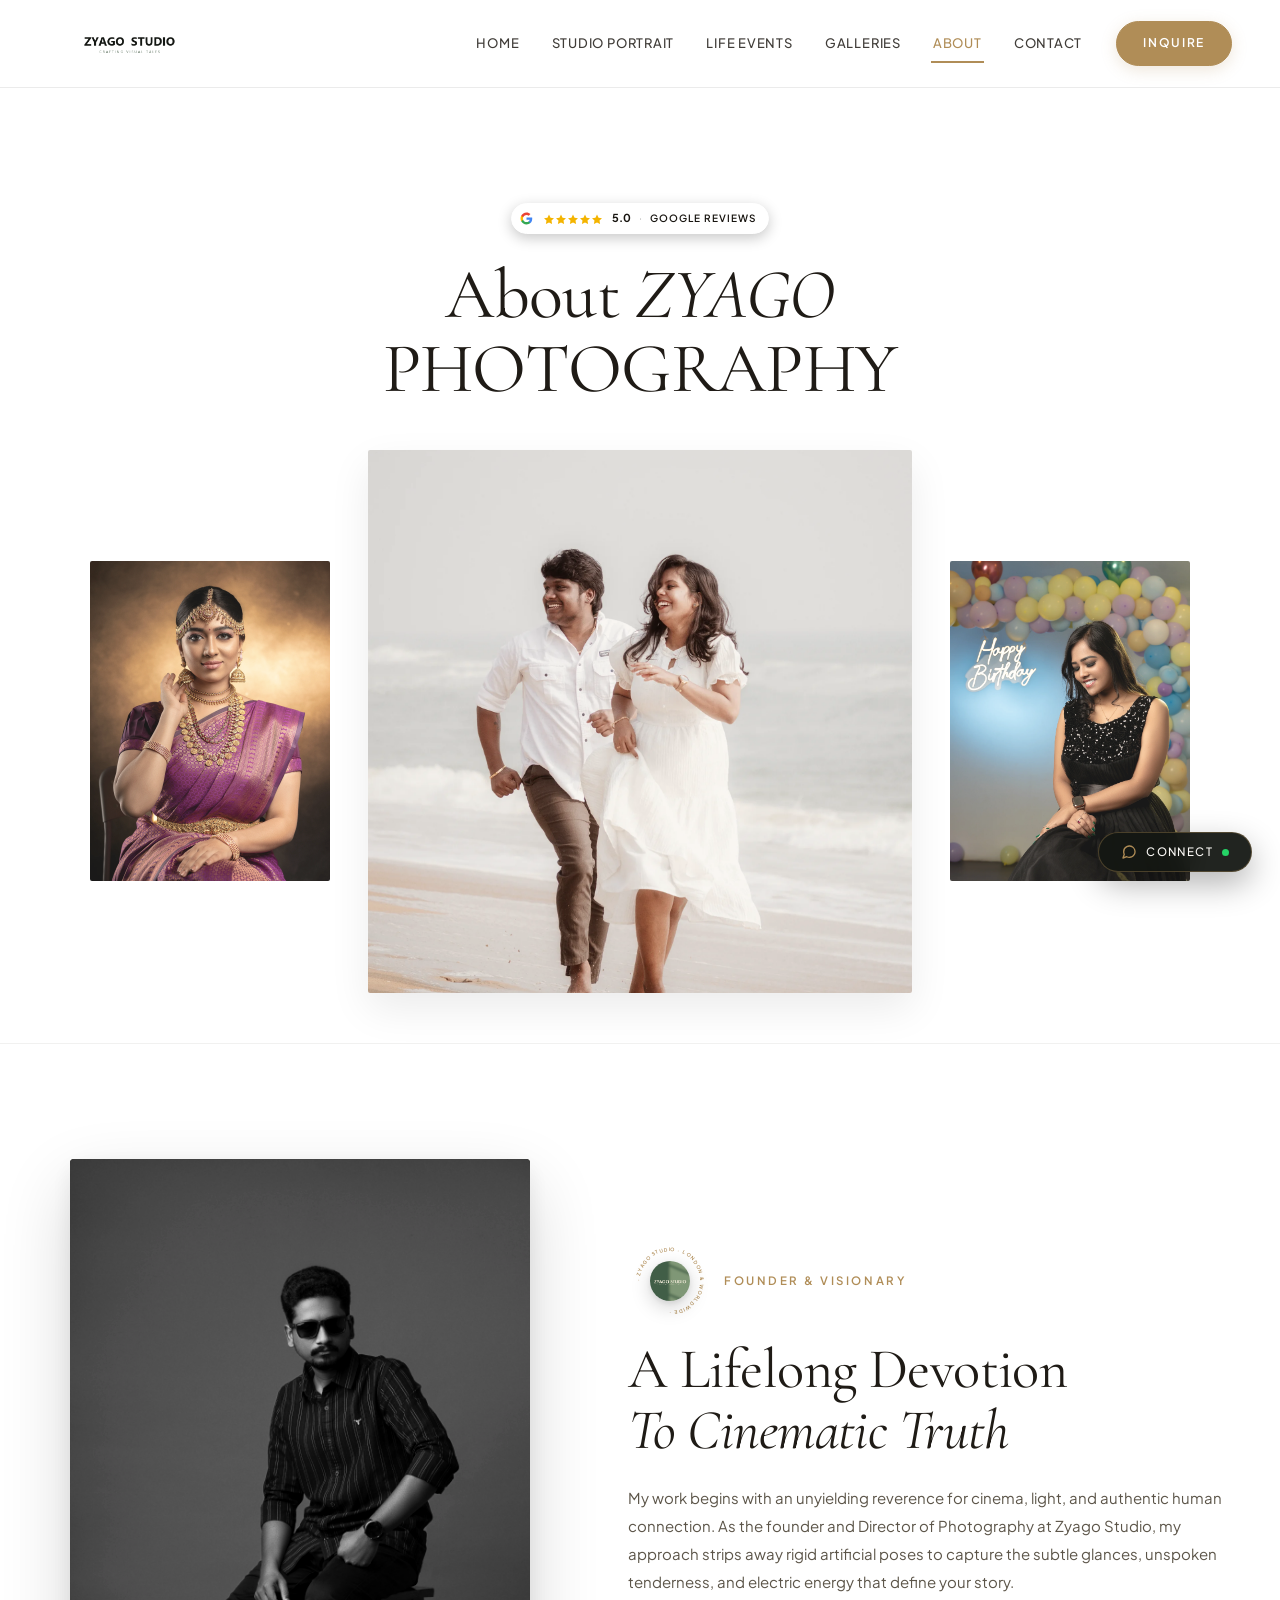
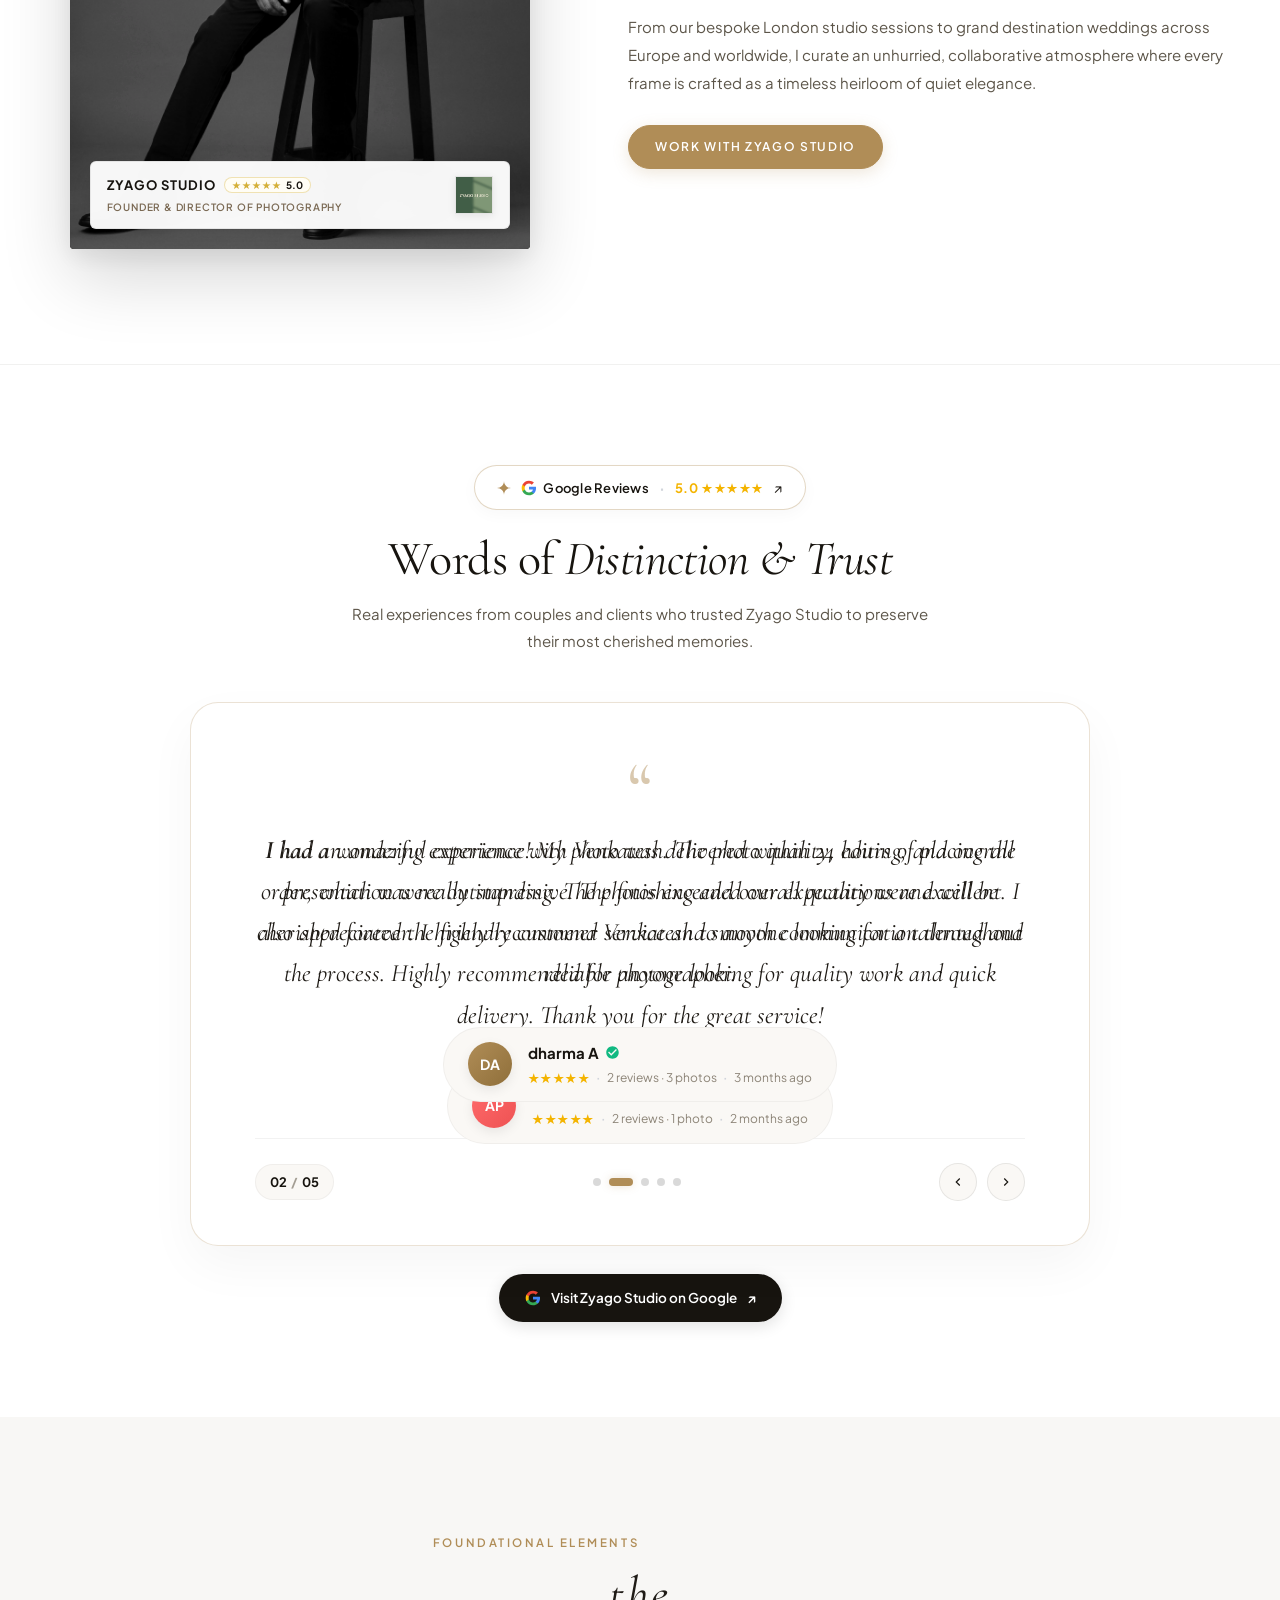
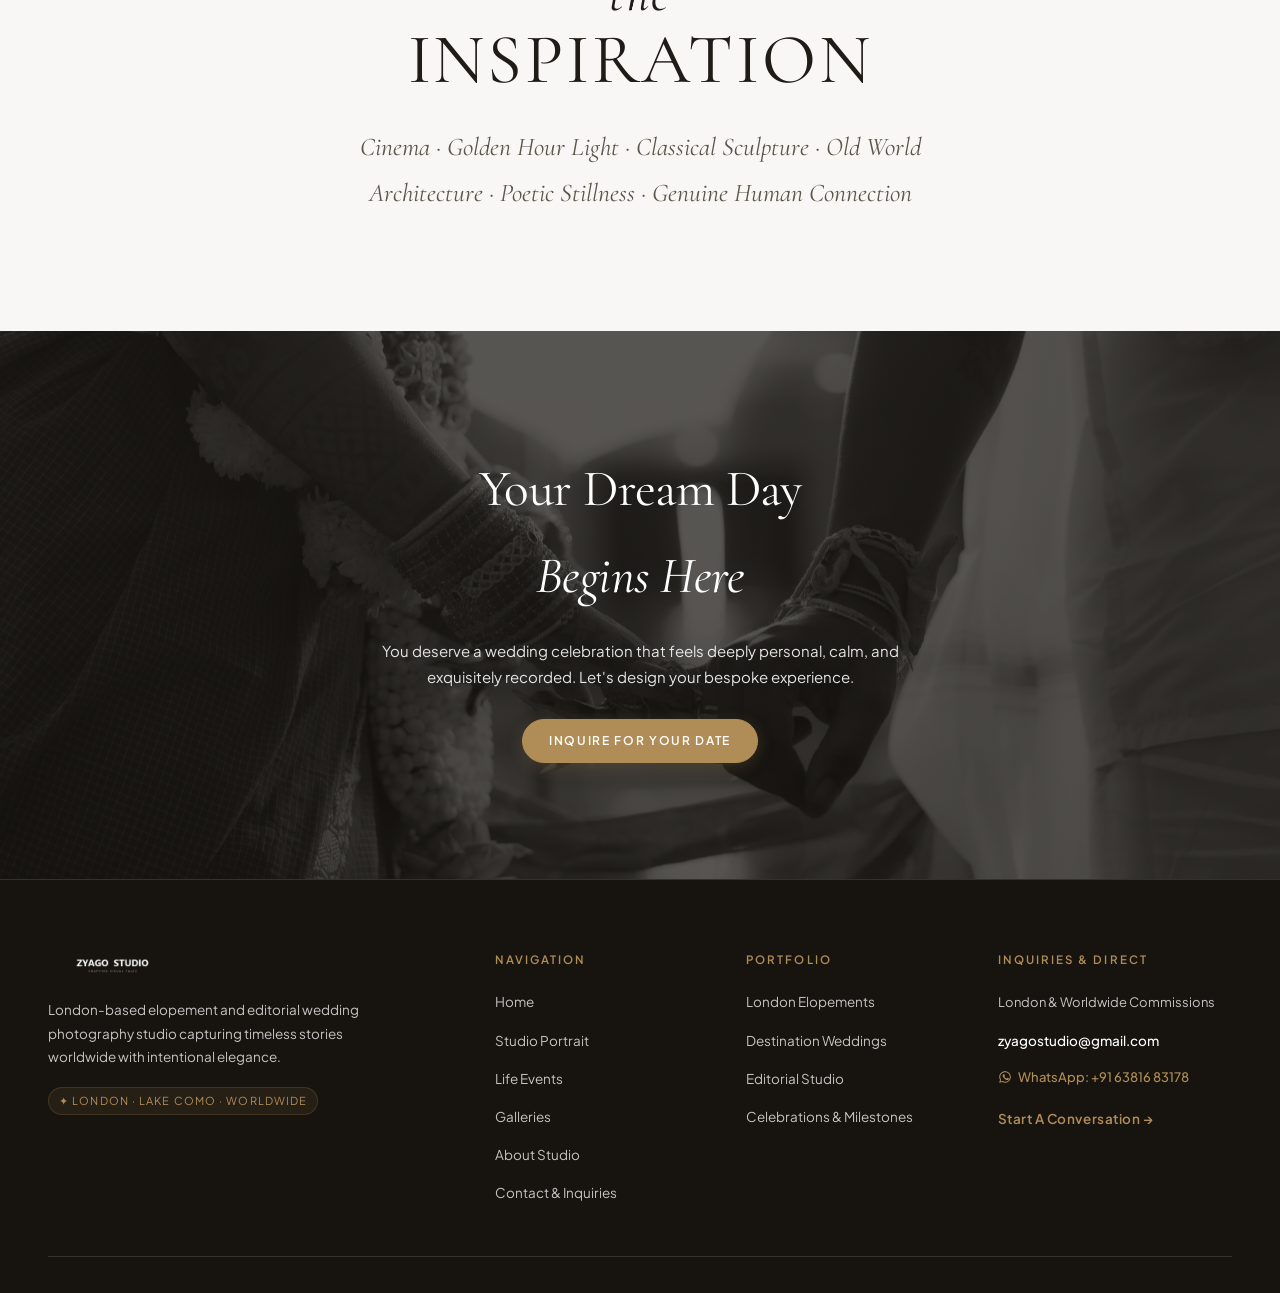
==== pages/about.html @ cdc3e57b "Polish Founder badge UI: fix text wrapping, add Google review rating, and refine circular logo" ====
<!DOCTYPE html>
<html lang="en">
<head>
  <meta charset="UTF-8">
  <meta name="viewport" content="width=device-width, initial-scale=1.0">
  <title>About Zyago Studio | London Elopement &amp; Editorial Wedding Photographer</title>
  <meta name="description" content="Meet Zyago Studio, London-based elopement and fine art wedding photographer. Discover the cinematic storytelling philosophy behind Zyago Studio.">
  <link rel="stylesheet" href="../css/style.css">
  <link rel="stylesheet" href="../css/responsive.css">
</head>
<body>

  <!-- ========================================================================
       PRELOADER
       ======================================================================== -->
  <div class="site-preloader" id="sitePreloader">
    <div class="preloader-content">
      <div class="preloader-emblem">
        <img src="../assets/images/brand-logo.webp" alt="Zyago Studio Logo">
      </div>
      <img src="../assets/images/logo-dark.png" alt="Zyago Studio" class="preloader-logo">
      <div class="preloader-bar">
        <div class="preloader-progress"></div>
      </div>
    </div>
  </div>

  <!-- ========================================================================
       PRIMARY HEADER (LIGHT/IVORY)
       ======================================================================== -->
  <header class="site-header light-header" id="mainHeader">
    <a href="../index.html" class="header-brand" aria-label="Zyago Studio Home">
      <img src="../assets/images/logo-dark.png" alt="Zyago Studio" class="header-logo" id="headerLogo">
    </a>

    <div class="header-nav-wrapper">
      <nav class="header-nav" aria-label="Primary Navigation">
        <a href="../index.html" class="nav-link">Home</a>
        <a href="studio-portrait.html" class="nav-link">Studio Portrait</a>
        <a href="life-events.html" class="nav-link">Life Events</a>
        <a href="galleries.html" class="nav-link">Galleries</a>
        <a href="about.html" class="nav-link active">About</a>
        <a href="contact.html" class="nav-link">Contact</a>
      </nav>

      <a href="contact.html" class="btn-contact">Inquire</a>

      <button class="hamburger-btn" aria-label="Toggle navigation menu" id="hamburgerBtn">
        <span class="hamburger-line"></span>
        <span class="hamburger-line"></span>
        <span class="hamburger-line"></span>
      </button>
    </div>
  </header>

  <!-- ========================================================================
       MINIMALIST FULLSCREEN MOBILE MENU
       ======================================================================== -->
  <div class="menu-overlay" id="menuOverlay" aria-hidden="true">
    <button class="menu-overlay-close" id="menuCloseBtn" aria-label="Close navigation menu">
      <span class="close-line"></span>
      <span class="close-line"></span>
    </button>

    <div class="menu-overlay-brand">
      <img src="../assets/images/brand-logo.webp" alt="Zyago Studio Crest" class="menu-overlay-logo">
      <span class="menu-overlay-tag">ZYAGO STUDIO</span>
    </div>

    <nav class="minimal-menu-nav">
      <a href="../index.html" class="minimal-menu-link">HOME</a>
      <a href="studio-portrait.html" class="minimal-menu-link">STUDIO PORTRAIT</a>
      <a href="life-events.html" class="minimal-menu-link">LIFE EVENTS</a>
      <a href="galleries.html" class="minimal-menu-link">GALLERIES</a>
      <a href="about.html" class="minimal-menu-link active">ABOUT</a>
      <a href="contact.html" class="minimal-menu-link">CONTACT</a>
    </nav>

    <div class="minimal-menu-footer">
      <div class="minimal-menu-socials">
        <a href="https://www.instagram.com/zyagostudio?igsi=MW1tZWFuN2djYThxdQ==" target="_blank" rel="noopener noreferrer" class="minimal-menu-social-link" aria-label="Zyago Studio on Instagram">
          <svg viewBox="0 0 24 24"><path d="M12 2.163c3.204 0 3.584.012 4.85.07 3.252.148 4.771 1.691 4.919 4.919.058 1.265.069 1.645.069 4.849 0 3.205-.012 3.584-.069 4.849-.149 3.225-1.664 4.771-4.919 4.919-1.266.058-1.644.07-4.85.07-3.204 0-3.584-.012-4.849-.07-3.26-.149-4.771-1.699-4.919-4.92-.058-1.265-.07-1.644-.07-4.849 0-3.204.013-3.583.07-4.849.149-3.227 1.664-4.771 4.919-4.919 1.266-.057 1.645-.069 4.849-.069zm0-2.163c-3.259 0-3.667.014-4.947.072-4.358.2-6.78 2.618-6.98 6.98-.059 1.281-.073 1.689-.073 4.948 0 3.259.014 3.668.072 4.948.2 4.358 2.618 6.78 6.98 6.98 1.281.058 1.689.072 4.948.072 3.259 0 3.668-.014 4.948-.072 4.354-.2 6.782-2.618 6.979-6.98.059-1.28.073-1.689.073-4.948 0-3.259-.014-3.667-.072-4.947-.196-4.354-2.617-6.78-6.979-6.98-1.281-.059-1.69-.073-4.949-.073zm0 5.838c-3.403 0-6.162 2.759-6.162 6.162s2.759 6.163 6.162 6.163 6.162-2.759 6.162-6.163c0-3.403-2.759-6.162-6.162-6.162zm0 10.162c-2.209 0-4-1.79-4-4 0-2.209 1.791-4 4-4s4 1.791 4 4c0 2.21-1.791 4-4 4zm6.406-11.845c-.796 0-1.441.645-1.441 1.44s.645 1.44 1.441 1.44c.795 0 1.439-.645 1.439-1.44s-.644-1.44-1.439-1.44z"/></svg>
        <span>Instagram</span>
      </a>
      <a href="https://wa.me/916381683178" target="_blank" rel="noopener noreferrer" class="minimal-menu-social-link" aria-label="Zyago Studio on WhatsApp">
        <svg viewBox="0 0 24 24"><path d="M12.04 2C6.58 2 2.13 6.45 2.13 11.91C2.13 13.66 2.59 15.36 3.45 16.86L2.05 22L7.3 20.62C8.75 21.41 10.38 21.83 12.04 21.83C17.5 21.83 21.95 17.38 21.95 11.92C21.95 9.27 20.92 6.78 19.05 4.91C17.18 3.03 14.69 2 12.04 2M12.05 3.67C14.25 3.67 16.31 4.53 17.87 6.09C19.42 7.65 20.28 9.72 20.28 11.92C20.28 16.46 16.58 20.15 12.04 20.15C10.56 20.15 9.11 19.76 7.85 19L7.55 18.83L4.43 19.65L5.26 16.61L5.06 16.29C4.24 15 3.8 13.47 3.8 11.91C3.81 7.37 7.5 3.67 12.05 3.67M9.53 7.34C9.36 7.34 9.08 7.41 8.84 7.67C8.61 7.94 7.94 8.57 7.94 9.87C7.94 11.17 8.89 12.43 9.02 12.6C9.15 12.78 10.87 15.42 13.5 16.56C14.13 16.83 14.62 17 15 17.13C15.65 17.33 16.24 17.3 16.71 17.23C17.23 17.15 18.31 16.58 18.54 15.93C18.77 15.28 18.77 14.73 18.7 14.61C18.63 14.5 18.46 14.43 18.2 14.3C17.94 14.17 16.68 13.55 16.45 13.46C16.21 13.38 16.05 13.34 15.88 13.6C15.71 13.86 15.23 14.43 15.08 14.61C14.94 14.78 14.79 14.8 14.53 14.67C14.27 14.54 13.44 14.27 12.45 13.39C11.69 12.7 11.17 11.86 11.02 11.6C10.88 11.34 11 11.2 11.13 11.07C11.25 10.95 11.39 10.77 11.53 10.61C11.66 10.45 11.71 10.33 11.79 10.16C11.88 10 11.84 9.86 11.77 9.73C11.71 9.6 11.2 8.35 10.98 7.84C10.78 7.34 10.57 7.41 10.41 7.41C10.26 7.4 10.08 7.39 9.91 7.39C9.74 7.39 9.53 7.34 9.53 7.34Z"/></svg>
        <span>WhatsApp</span>
      </a>
    </div>
    <a href="mailto:zyagostudio@gmail.com" style="color: var(--color-gold); font-size: 12px; text-decoration: none; letter-spacing: 0.05em;">zyagostudio@gmail.com</a>
    </div>
  </div>

  <main style="padding-top: var(--header-height);">
    
    <!-- ========================================================================
         ABOUT HERO (Editorial Wedding & Elopement Showcase - Clean White & Minimal Luxury)
         ======================================================================== -->
    <section class="section" style="background-color: #ffffff; text-align: center; padding-bottom: 50px;">
      <div class="container">
        <!-- Minimalist Solid Google Review Stars Badge -->
        <a href="https://maps.google.com/?q=Zyago+Studio" target="_blank" rel="noopener noreferrer" class="hero-google-badge" style="margin: 0 auto 24px; display: inline-flex;" aria-label="View Zyago Studio 5.0 Star Google Profile and Reviews">
          <div class="google-icon-box">
            <svg class="google-svg" viewBox="0 0 24 24" width="13" height="13">
              <path fill="#4285F4" d="M22.56 12.25c0-.78-.07-1.53-.2-2.25H12v4.26h5.92c-.26 1.37-1.04 2.53-2.21 3.31v2.77h3.57c2.08-1.92 3.28-4.74 3.28-8.09z"/>
              <path fill="#34A853" d="M12 23c2.97 0 5.46-.98 7.28-2.66l-3.57-2.77c-.98.66-2.23 1.06-3.71 1.06-2.86 0-5.29-1.93-6.16-4.53H2.18v2.84C3.99 20.53 7.7 23 12 23z"/>
              <path fill="#FBBC05" d="M5.84 14.09c-.22-.66-.35-1.36-.35-2.09s.13-1.43.35-2.09V7.06H2.18C1.43 8.55 1 10.22 1 12s.43 3.45 1.18 4.94l2.85-2.22.81-.63z"/>
              <path fill="#EA4335" d="M12 5.38c1.62 0 3.06.56 4.21 1.64l3.15-3.15C17.45 2.09 14.97 1 12 1 7.7 1 3.99 3.47 2.18 7.06l3.66 2.84c.87-2.6 3.3-4.52 6.16-4.52z"/>
            </svg>
          </div>
          <div class="hero-stars-row">
            <svg viewBox="0 0 20 20" class="star-icon" fill="currentColor"><polygon points="10 1 13.09 7.26 20 8.27 15 13.14 16.18 20.02 10 16.77 3.82 20.02 5 13.14 0 8.27 6.91 7.26 10 1"/></svg>
            <svg viewBox="0 0 20 20" class="star-icon" fill="currentColor"><polygon points="10 1 13.09 7.26 20 8.27 15 13.14 16.18 20.02 10 16.77 3.82 20.02 5 13.14 0 8.27 6.91 7.26 10 1"/></svg>
            <svg viewBox="0 0 20 20" class="star-icon" fill="currentColor"><polygon points="10 1 13.09 7.26 20 8.27 15 13.14 16.18 20.02 10 16.77 3.82 20.02 5 13.14 0 8.27 6.91 7.26 10 1"/></svg>
            <svg viewBox="0 0 20 20" class="star-icon" fill="currentColor"><polygon points="10 1 13.09 7.26 20 8.27 15 13.14 16.18 20.02 10 16.77 3.82 20.02 5 13.14 0 8.27 6.91 7.26 10 1"/></svg>
            <svg viewBox="0 0 20 20" class="star-icon" fill="currentColor"><polygon points="10 1 13.09 7.26 20 8.27 15 13.14 16.18 20.02 10 16.77 3.82 20.02 5 13.14 0 8.27 6.91 7.26 10 1"/></svg>
          </div>
          <span class="hero-badge-score">5.0</span>
          <span class="hero-badge-sep">·</span>
          <span class="hero-badge-text">Google Reviews</span>
        </a>

        <h1 style="font-size: clamp(38px, 5.5vw, 80px); line-height: 1.05; margin-bottom: 44px; letter-spacing: -0.01em;">
          About <span class="italic">ZYAGO</span><br>PHOTOGRAPHY
        </h1>

        <div class="about-hero-triptych">
          <!-- Left auxiliary crop -->
          <div class="about-hero-aux-img">
            <div class="about-slideshow-container" id="aboutAuxLeftSlideshow">
              <img src="../assets/images/portraits/portrait-001.webp" alt="Editorial portrait" class="about-slide active curated-photo">
              <img src="../assets/images/portraits/portrait-002.webp" alt="Editorial portrait sitting" class="about-slide curated-photo">
              <img src="../assets/images/portraits/portrait-003.webp" alt="Fine art daylight portrait" class="about-slide curated-photo">
              <img src="../assets/images/portraits/portrait-008.webp" alt="Sculpted form sitting" class="about-slide curated-photo">
            </div>
          </div>

          <!-- Center focal image: Romantic Editorial Couple (2s Smooth Slideshow) -->
          <div class="about-hero-center-img">
            <div class="about-slideshow-container" id="aboutCenterSlideshow">
              <img src="../assets/images/weddings/wedding-001.webp" alt="Editorial wedding couple in golden light" class="about-slide active curated-photo">
              <img src="../assets/images/weddings/wedding-004.webp" alt="Sacred wedding vows celebration" class="about-slide curated-photo">
              <img src="../assets/images/weddings/wedding-005.webp" alt="Joyful couple embrace" class="about-slide curated-photo">
              <img src="../assets/images/weddings/wedding-008.webp" alt="Bridal joy and laughter" class="about-slide curated-photo">
              <img src="../assets/images/portraits/portrait-067.webp" alt="Fine art portrait in sculpted light" class="about-slide curated-photo">
              <img src="../assets/images/weddings/wedding-012.webp" alt="Grand wedding celebration" class="about-slide curated-photo">
            </div>
          </div>

          <!-- Right auxiliary crop -->
          <div class="about-hero-aux-img">
            <div class="about-slideshow-container" id="aboutAuxRightSlideshow">
              <img src="../assets/images/portraits/portrait-004.webp" alt="Fine art bridal portrait" class="about-slide active curated-photo">
              <img src="../assets/images/portraits/portrait-012.webp" alt="Intricate lace heirloom portrait" class="about-slide curated-photo">
              <img src="../assets/images/portraits/portrait-014.webp" alt="Minimalist editorial sitting" class="about-slide curated-photo">
              <img src="../assets/images/portraits/portrait-015.webp" alt="Couture fine art portrait" class="about-slide curated-photo">
            </div>
          </div>
        </div>
      </div>
    </section>

    <!-- ========================================================================
         CONSOLIDATED NARRATIVE: THE FOUNDER & PHILOSOPHY (Minimal Luxury Pure White)
         ======================================================================== -->
    <section class="section" style="background-color: #ffffff; border-top: 1px solid rgba(23, 20, 15, 0.06); border-bottom: 1px solid rgba(23, 20, 15, 0.06);">
      <div class="container">
        <div class="about-collage-grid reveal-on-scroll">
          
          <!-- Founder Curtain Reveal Card (Hardware Accelerated Smooth Reveal) -->
          <div class="founder-curtain-wrapper">
            <div class="founder-curtain-container" id="founderCurtainCard">
              <div class="founder-curtain-wipe" aria-hidden="true"></div>
              <img src="../assets/images/brand/brand-director-seal.webp" alt="Founder & Director of Photography, Zyago Studio" class="founder-curtain-img" loading="lazy">
              
              <div class="founder-curtain-badge">
                <div class="founder-badge-content">
                  <div class="founder-badge-top-row">
                    <span class="founder-badge-title">Zyago Studio</span>
                    <span class="founder-badge-rating">
                      <span class="star-gold">★★★★★</span>
                      <span class="rating-num">5.0</span>
                    </span>
                  </div>
                  <div class="founder-badge-role">Founder &amp; Director of Photography</div>
                </div>
                <img src="../assets/images/brand-logo.webp" alt="Zyago Studio Seal" class="founder-badge-logo">
              </div>
            </div>
          </div>

          <!-- Single Tight Narrative -->
          <div>
            <div class="brand-emblem-badge-wrap">
              <div class="circular-brand-badge badge-sm" aria-label="Zyago Studio Crest">
                <div class="badge-logo-center">
                  <img src="../assets/images/brand-logo.webp" alt="Zyago Studio Crest">
                </div>
                <svg class="badge-rotating-text" viewBox="0 0 140 140">
                  <defs>
                    <path id="aboutCirclePath" d="M 70, 70 m -50, 0 a 50,50 0 1,1 100,0 a 50,50 0 1,1 -100,0"/>
                  </defs>
                  <text>
                    <textPath href="#aboutCirclePath" startOffset="0%">
                      · ZYAGO STUDIO · LONDON &amp; WORLDWIDE ·
                    </textPath>
                  </text>
                </svg>
              </div>
              <span class="uppercase-track" style="margin-bottom: 0;">Founder &amp; Visionary</span>
            </div>
            <h2 style="font-size: clamp(34px, 4.4vw, 62px); line-height: 1.08; margin-bottom: 24px; letter-spacing: -0.01em;">
              A Lifelong Devotion<br><span class="italic">To Cinematic Truth</span>
            </h2>
            
            <p style="font-size: 15px; color: var(--text-dark-secondary); line-height: 1.85; margin-bottom: 18px;">
              My work begins with an unyielding reverence for cinema, light, and authentic human connection. As the founder and Director of Photography at Zyago Studio, my approach strips away rigid artificial poses to capture the subtle glances, unspoken tenderness, and electric energy that define your story.
            </p>
            <p style="font-size: 15px; color: var(--text-dark-secondary); line-height: 1.85; margin-bottom: 28px;">
              From our bespoke London studio sessions to grand destination weddings across Europe and worldwide, I curate an unhurried, collaborative atmosphere where every frame is crafted as a timeless heirloom of quiet elegance.
            </p>

            <a href="contact.html" class="btn-contact">Work With Zyago Studio</a>
          </div>

        </div>
      </div>
    </section>

    <!-- ========================================================================
         VERIFIED GOOGLE REVIEWS SLIDER (Contact Page Arched Aesthetic)
         ======================================================================== -->
    <section class="section google-reviews-section reveal-on-scroll" id="clientReviews">
      <div class="container">
        
        <!-- Section Header Arched Pill & Rating Badge (Links to Google Profile) -->
        <div class="reviews-header-center">
          <a href="https://share.google/iRQFnZDJj1G0quBq6" target="_blank" rel="noopener noreferrer" class="reviews-arch-badge" aria-label="Visit Zyago Studio on Google">
            <svg class="reviews-badge-sparkle" viewBox="0 0 24 24" fill="currentColor" aria-hidden="true">
              <path d="M12 0 C12 6.627 6.627 12 0 12 C6.627 12 12 17.373 12 24 C12 17.373 17.373 12 24 12 C17.373 12 12 6.627 12 0 Z"/>
            </svg>
            <span class="reviews-badge-google">
              <svg viewBox="0 0 24 24" class="google-svg-icon" aria-hidden="true">
                <path fill="#4285F4" d="M22.56 12.25c0-.78-.07-1.53-.2-2.25H12v4.26h5.92c-.26 1.37-1.04 2.53-2.21 3.31v2.77h3.57c2.08-1.92 3.28-4.74 3.28-8.09z"/>
                <path fill="#34A853" d="M12 23c2.97 0 5.46-.98 7.28-2.66l-3.57-2.77c-.98.66-2.23 1.06-3.71 1.06-2.86 0-5.29-1.93-6.16-4.53H2.18v2.84C3.99 20.53 7.7 23 12 23z"/>
                <path fill="#FBBC05" d="M5.84 14.09c-.22-.66-.35-1.36-.35-2.09s.13-1.43.35-2.09V7.06H2.18C1.43 8.55 1 10.22 1 12s.43 3.45 1.18 4.94l2.85-2.22.81-.63z"/>
                <path fill="#EA4335" d="M12 5.38c1.62 0 3.06.56 4.21 1.64l3.15-3.15C17.45 2.09 14.97 1 12 1 7.7 1 3.99 3.47 2.18 7.06l3.66 2.84c.87-2.6 3.3-4.52 6.16-4.52z"/>
              </svg>
              <span>Google Reviews</span>
            </span>
            <span class="reviews-badge-divider">·</span>
            <span class="reviews-badge-rating">5.0 ★★★★★</span>
            <span class="reviews-badge-arrow">↗</span>
          </a>

          <h2 class="reviews-section-title">
            Words of <span class="italic">Distinction &amp; Trust</span>
          </h2>
          <p class="reviews-section-sub">
            Real experiences from couples and clients who trusted Zyago Studio to preserve their most cherished memories.
          </p>
        </div>

        <!-- Contact Arched Review Slider Box -->
        <div class="reviews-slider-card">
          
          <div class="reviews-track-container" id="googleReviewsTrack">
            
            <!-- Review 1: A Pavani Praneetha -->
            <div class="google-review-slide active" data-index="0">
              <div class="review-quote-mark">“</div>
              <blockquote class="review-quote-text">
                I had a wonderful experience! My photo was delivered within 24 hours of placing the order, which was really impressive. The finishing and overall quality were excellent. I also appreciated the friendly customer service and smooth communication throughout the process. Highly recommended for anyone looking for quality work and quick delivery. Thank you for the great service!
              </blockquote>
              <div class="review-author-row">
                <div class="review-avatar review-avatar-coral">AP</div>
                <div class="review-author-info">
                  <div class="review-author-name">
                    <span>A Pavani Praneetha</span>
                    <span class="review-verified-badge" title="Verified Google Review">
                      <svg viewBox="0 0 24 24"><path d="M12 2C6.48 2 2 6.48 2 12s4.48 10 10 10 10-4.48 10-10S17.52 2 12 2zm-2 15l-5-5 1.41-1.41L10 14.17l7.59-7.59L19 8l-9 9z"/></svg>
                    </span>
                  </div>
                  <div class="review-meta">
                    <span class="review-stars">★★★★★</span>
                    <span class="review-meta-dot">·</span>
                    <span>2 reviews · 1 photo</span>
                    <span class="review-meta-dot">·</span>
                    <span class="review-date">2 months ago</span>
                  </div>
                </div>
              </div>
            </div>

            <!-- Review 2: dharma A -->
            <div class="google-review-slide" data-index="1">
              <div class="review-quote-mark">“</div>
              <blockquote class="review-quote-text">
                I had an amazing experience with Venkatesh. The photo quality, editing, and overall presentation were outstanding. The photos exceeded our expectations and will be cherished forever. I highly recommend Venkatesh to anyone looking for a talented and reliable photographer.
              </blockquote>
              <div class="review-author-row">
                <div class="review-avatar review-avatar-gold">DA</div>
                <div class="review-author-info">
                  <div class="review-author-name">
                    <span>dharma A</span>
                    <span class="review-verified-badge" title="Verified Google Review">
                      <svg viewBox="0 0 24 24"><path d="M12 2C6.48 2 2 6.48 2 12s4.48 10 10 10 10-4.48 10-10S17.52 2 12 2zm-2 15l-5-5 1.41-1.41L10 14.17l7.59-7.59L19 8l-9 9z"/></svg>
                    </span>
                  </div>
                  <div class="review-meta">
                    <span class="review-stars">★★★★★</span>
                    <span class="review-meta-dot">·</span>
                    <span>2 reviews · 3 photos</span>
                    <span class="review-meta-dot">·</span>
                    <span class="review-date">3 months ago</span>
                  </div>
                </div>
              </div>
            </div>

            <!-- Review 3: D Jones Silvanes -->
            <div class="google-review-slide" data-index="2">
              <div class="review-quote-mark">“</div>
              <blockquote class="review-quote-text">
                Awesome experience, venkatesh is very excellent in his photography and makes sure the customer is satisfied. Photos has comes out really well
              </blockquote>
              <div class="review-author-row">
                <div class="review-avatar review-avatar-blue">DJ</div>
                <div class="review-author-info">
                  <div class="review-author-name">
                    <span>D Jones Silvanes</span>
                    <span class="review-verified-badge" title="Verified Google Review">
                      <svg viewBox="0 0 24 24"><path d="M12 2C6.48 2 2 6.48 2 12s4.48 10 10 10 10-4.48 10-10S17.52 2 12 2zm-2 15l-5-5 1.41-1.41L10 14.17l7.59-7.59L19 8l-9 9z"/></svg>
                    </span>
                  </div>
                  <div class="review-meta">
                    <span class="review-stars">★★★★★</span>
                    <span class="review-meta-dot">·</span>
                    <span>4 reviews · 1 photo</span>
                    <span class="review-meta-dot">·</span>
                    <span class="review-date">a month ago</span>
                  </div>
                </div>
              </div>
            </div>

            <!-- Review 4: Velu Velu -->
            <div class="google-review-slide" data-index="3">
              <div class="review-quote-mark">“</div>
              <blockquote class="review-quote-text">
                "Very professional service and excellent photo quality. Friendly staff, quick delivery, and reasonable pricing. Highly recommend Zyago Studio, Velachery!"
              </blockquote>
              <div class="review-author-row">
                <div class="review-avatar review-avatar-stone">VV</div>
                <div class="review-author-info">
                  <div class="review-author-name">
                    <span>Velu Velu</span>
                    <span class="review-verified-badge" title="Verified Google Review">
                      <svg viewBox="0 0 24 24"><path d="M12 2C6.48 2 2 6.48 2 12s4.48 10 10 10 10-4.48 10-10S17.52 2 12 2zm-2 15l-5-5 1.41-1.41L10 14.17l7.59-7.59L19 8l-9 9z"/></svg>
                    </span>
                  </div>
                  <div class="review-meta">
                    <span class="review-stars">★★★★★</span>
                    <span class="review-meta-dot">·</span>
                    <span>1 review</span>
                    <span class="review-meta-dot">·</span>
                    <span class="review-date">3 months ago</span>
                  </div>
                </div>
              </div>
            </div>

            <!-- Review 5: Joel Joshua -->
            <div class="google-review-slide" data-index="4">
              <div class="review-quote-mark">“</div>
              <blockquote class="review-quote-text">
                Had a great experience at the studio. The photos came out really clean and professional. Friendly team and good atmosphere.
              </blockquote>
              <div class="review-author-row">
                <div class="review-avatar review-avatar-sage">JJ</div>
                <div class="review-author-info">
                  <div class="review-author-name">
                    <span>Joel Joshua</span>
                    <span class="review-verified-badge" title="Verified Google Review">
                      <svg viewBox="0 0 24 24"><path d="M12 2C6.48 2 2 6.48 2 12s4.48 10 10 10 10-4.48 10-10S17.52 2 12 2zm-2 15l-5-5 1.41-1.41L10 14.17l7.59-7.59L19 8l-9 9z"/></svg>
                    </span>
                  </div>
                  <div class="review-meta">
                    <span class="review-stars">★★★★★</span>
                    <span class="review-meta-dot">·</span>
                    <span>2 reviews</span>
                    <span class="review-meta-dot">·</span>
                    <span class="review-date">4 months ago</span>
                  </div>
                </div>
              </div>
            </div>

          </div>

          <!-- Slider Navigation & Counter Controls -->
          <div class="reviews-slider-footer">
            <div class="reviews-counter-pill">
              <span id="reviewsCurrentNum">01</span>
              <span class="counter-sep">/</span>
              <span>05</span>
            </div>

            <div class="reviews-slider-dots" id="googleReviewDots">
              <button type="button" class="reviews-dot active" data-slide="0" aria-label="Review 1"></button>
              <button type="button" class="reviews-dot" data-slide="1" aria-label="Review 2"></button>
              <button type="button" class="reviews-dot" data-slide="2" aria-label="Review 3"></button>
              <button type="button" class="reviews-dot" data-slide="3" aria-label="Review 4"></button>
              <button type="button" class="reviews-dot" data-slide="4" aria-label="Review 5"></button>
            </div>

            <div class="reviews-slider-arrows">
              <button type="button" class="reviews-arrow-btn reviews-arrow-prev" id="reviewPrevBtn" aria-label="Previous Google Review">
                <svg width="14" height="14" viewBox="0 0 24 24" fill="none" stroke="currentColor" stroke-width="2"><polyline points="15 18 9 12 15 6"></polyline></svg>
              </button>
              <button type="button" class="reviews-arrow-btn reviews-arrow-next" id="reviewNextBtn" aria-label="Next Google Review">
                <svg width="14" height="14" viewBox="0 0 24 24" fill="none" stroke="currentColor" stroke-width="2"><polyline points="9 18 15 12 9 6"></polyline></svg>
              </button>
            </div>
          </div>

        </div>

        <!-- Direct Google Profile Visit Button -->
        <div class="reviews-google-btn-wrap">
          <a href="https://share.google/iRQFnZDJj1G0quBq6" target="_blank" rel="noopener noreferrer" class="btn-google-visit" aria-label="Visit Zyago Studio on Google Profile">
            <svg viewBox="0 0 24 24" class="google-svg-icon" aria-hidden="true">
              <path fill="#4285F4" d="M22.56 12.25c0-.78-.07-1.53-.2-2.25H12v4.26h5.92c-.26 1.37-1.04 2.53-2.21 3.31v2.77h3.57c2.08-1.92 3.28-4.74 3.28-8.09z"/>
              <path fill="#34A853" d="M12 23c2.97 0 5.46-.98 7.28-2.66l-3.57-2.77c-.98.66-2.23 1.06-3.71 1.06-2.86 0-5.29-1.93-6.16-4.53H2.18v2.84C3.99 20.53 7.7 23 12 23z"/>
              <path fill="#FBBC05" d="M5.84 14.09c-.22-.66-.35-1.36-.35-2.09s.13-1.43.35-2.09V7.06H2.18C1.43 8.55 1 10.22 1 12s.43 3.45 1.18 4.94l2.85-2.22.81-.63z"/>
              <path fill="#EA4335" d="M12 5.38c1.62 0 3.06.56 4.21 1.64l3.15-3.15C17.45 2.09 14.97 1 12 1 7.7 1 3.99 3.47 2.18 7.06l3.66 2.84c.87-2.6 3.3-4.52 6.16-4.52z"/>
            </svg>
            <span>Visit Zyago Studio on Google</span>
            <span class="btn-arrow-diag">↗</span>
          </a>
        </div>

      </div>
    </section>

    <!-- ========================================================================
         THE INSPIRATION
         ======================================================================== -->
    <section class="section section-stone" style="text-align: center;">
      <div class="container-narrow reveal-on-scroll">
        <p class="uppercase-track" style="margin-bottom: 14px;">Foundational Elements</p>
        <h2 style="font-size: clamp(36px, 5.5vw, 76px); line-height: 1.1; letter-spacing: 0.04em; margin-bottom: 26px;">
          <span class="italic" style="font-size: 0.7em; display: block;">the</span>
          INSPIRATION
        </h2>
        <p style="font-family: var(--font-serif); font-size: clamp(18px, 2vw, 26px); font-style: italic; color: var(--text-dark-secondary); line-height: 1.8; text-wrap: balance;">
          Cinema · Golden Hour Light · Classical Sculpture · Old World Architecture · Poetic Stillness · Genuine Human Connection
        </p>
      </div>
    </section>

    <!-- ========================================================================
         CTA BANNER
         ======================================================================== -->
    <section class="section section-dark" style="background: linear-gradient(rgba(23,20,15,0.72), rgba(23,20,15,0.72)), url('../assets/images/weddings/wedding-002.webp') center/cover no-repeat; text-align: center;">
      <div class="container-narrow reveal-on-scroll">
        <h2 style="font-size: clamp(32px, 4vw, 56px); margin-bottom: 18px; color: #ffffff;">
          Your Dream Day<br><span class="italic">Begins Here</span>
        </h2>
        <p style="font-size: 15px; color: rgba(255, 255, 255, 0.88); margin-bottom: 30px; max-width: 580px; margin-left: auto; margin-right: auto;">
          You deserve a wedding celebration that feels deeply personal, calm, and exquisitely recorded. Let's design your bespoke experience.
        </p>
        <a href="contact.html" class="btn-contact">Inquire For Your Date</a>
      </div>
    </section>

  </main>

  <!-- ========================================================================
       MODERN LUXURY FOOTER
       ======================================================================== -->
  <footer class="site-footer">
    <div class="container">
      <div class="footer-main-grid">
        <div>
          <img src="../assets/images/logo-white.png" alt="Zyago Studio" class="footer-brand-logo">
          <p class="footer-brand-desc">
            London-based elopement and editorial wedding photography studio capturing timeless stories worldwide with intentional elegance.
          </p>
          <div class="footer-location-tag">
            <span>✦ London · Lake Como · Worldwide</span>
          </div>
        </div>

        <div>
          <h4 class="footer-col-title">Navigation</h4>
          <ul class="footer-links">
            <li><a href="../index.html">Home</a></li>
            <li><a href="studio-portrait.html">Studio Portrait</a></li>
            <li><a href="life-events.html">Life Events</a></li>
            <li><a href="galleries.html">Galleries</a></li>
            <li><a href="about.html">About Studio</a></li>
            <li><a href="contact.html">Contact &amp; Inquiries</a></li>
          </ul>
        </div>

        <div>
          <h4 class="footer-col-title">Portfolio</h4>
          <ul class="footer-links">
            <li><a href="galleries.html">London Elopements</a></li>
            <li><a href="galleries.html">Destination Weddings</a></li>
            <li><a href="studio-portrait.html">Editorial Studio</a></li>
            <li><a href="life-events.html">Celebrations &amp; Milestones</a></li>
          </ul>
        </div>

        <div>
          <h4 class="footer-col-title">Inquiries &amp; Direct</h4>
          <ul class="footer-links">
            <li><span style="color: var(--text-light-secondary); font-size: 13px;">London &amp; Worldwide Commissions</span></li>
            <li><a href="mailto:zyagostudio@gmail.com" class="footer-inquiry-email">zyagostudio@gmail.com</a></li>
            <li>
              <a href="https://wa.me/916381683178" target="_blank" rel="noopener noreferrer" style="color: var(--color-gold); font-size: 13px; font-weight: 500; display: inline-flex; align-items: center; gap: 6px; text-decoration: none;">
                <svg style="width: 14px; height: 14px; fill: currentColor;" viewBox="0 0 24 24"><path d="M12.04 2C6.58 2 2.13 6.45 2.13 11.91C2.13 13.66 2.59 15.36 3.45 16.86L2.05 22L7.3 20.62C8.75 21.41 10.38 21.83 12.04 21.83C17.5 21.83 21.95 17.38 21.95 11.92C21.95 9.27 20.92 6.78 19.05 4.91C17.18 3.03 14.69 2 12.04 2M12.05 3.67C14.25 3.67 16.31 4.53 17.87 6.09C19.42 7.65 20.28 9.72 20.28 11.92C20.28 16.46 16.58 20.15 12.04 20.15C10.56 20.15 9.11 19.76 7.85 19L7.55 18.83L4.43 19.65L5.26 16.61L5.06 16.29C4.24 15 3.8 13.47 3.8 11.91C3.81 7.37 7.5 3.67 12.05 3.67M9.53 7.34C9.36 7.34 9.08 7.41 8.84 7.67C8.61 7.94 7.94 8.57 7.94 9.87C7.94 11.17 8.89 12.43 9.02 12.6C9.15 12.78 10.87 15.42 13.5 16.56C14.13 16.83 14.62 17 15 17.13C15.65 17.33 16.24 17.3 16.71 17.23C17.23 17.15 18.31 16.58 18.54 15.93C18.77 15.28 18.77 14.73 18.7 14.61C18.63 14.5 18.46 14.43 18.2 14.3C17.94 14.17 16.68 13.55 16.45 13.46C16.21 13.38 16.05 13.34 15.88 13.6C15.71 13.86 15.23 14.43 15.08 14.61C14.94 14.78 14.79 14.8 14.53 14.67C14.27 14.54 13.44 14.27 12.45 13.39C11.69 12.7 11.17 11.86 11.02 11.6C10.88 11.34 11 11.2 11.13 11.07C11.25 10.95 11.39 10.77 11.53 10.61C11.66 10.45 11.71 10.33 11.79 10.16C11.88 10 11.84 9.86 11.77 9.73C11.71 9.6 11.2 8.35 10.98 7.84C10.78 7.34 10.57 7.41 10.41 7.41C10.26 7.4 10.08 7.39 9.91 7.39C9.74 7.39 9.53 7.34 9.53 7.34Z"/></svg>
                <span>WhatsApp: +91 63816 83178</span>
              </a>
            </li>
            <li><a href="contact.html" class="footer-cta-link">Start A Conversation →</a></li>
          </ul>
        </div>
    </div>
  </footer>

  <!-- Floating Luxury Connect Widget (Call & WhatsApp) -->
  <div class="luxury-connect-widget" id="luxuryConnectWidget">
    <div class="connect-popover" id="connectPopover" aria-hidden="true" role="dialog" aria-label="Connect with Zyago Studio">
      <div class="connect-popover-header">
        <div class="connect-header-left">
          <span class="connect-popover-title">Connect</span>
          <span class="connect-status-badge"><span class="connect-status-dot"></span> Available</span>
        </div>
        <button type="button" class="connect-card-close" id="connectCardCloseBtn" aria-label="Close connect popover">
          <svg viewBox="0 0 24 24" width="13" height="13" fill="none" stroke="currentColor" stroke-width="2.2" stroke-linecap="round" stroke-linejoin="round">
            <line x1="18" y1="6" x2="6" y2="18"></line>
            <line x1="6" y1="6" x2="18" y2="18"></line>
          </svg>
        </button>
      </div>

      <div class="connect-options">
        <a href="tel:+916381683178" class="connect-option-item" aria-label="Call Zyago Studio Directly">
          <div class="connect-option-icon call-icon">
            <svg viewBox="0 0 24 24" fill="none" stroke="currentColor" stroke-width="2" stroke-linecap="round" stroke-linejoin="round">
              <path d="M22 16.92v3a2 2 0 0 1-2.18 2 19.79 19.79 0 0 1-8.63-3.07 19.5 19.5 0 0 1-6-6 19.79 19.79 0 0 1-3.07-8.67A2 2 0 0 1 4.11 2h3a2 2 0 0 1 2 1.72 12.84 12.84 0 0 0 .7 2.81 2 2 0 0 1-.45 2.11L8.09 9.91a16 16 0 0 0 6 6l1.27-1.27a2 2 0 0 1 2.11-.45 12.84 12.84 0 0 0 2.81.7A2 2 0 0 1 22 16.92z"></path>
            </svg>
          </div>
          <div class="connect-option-content">
            <span class="connect-option-label">Call Studio</span>
            <span class="connect-option-desc">+91 63816 83178</span>
          </div>
          <svg class="connect-option-arrow" viewBox="0 0 24 24" fill="none" stroke="currentColor" stroke-width="2"><polyline points="9 18 15 12 9 6"></polyline></svg>
        </a>

        <a href="https://wa.me/916381683178?text=Hello%20Zyago%20Studio%2C%20I%20would%20like%20to%20inquire%20about%20your%20photography%20services." target="_blank" rel="noopener noreferrer" class="connect-option-item" aria-label="Chat with Zyago Studio on WhatsApp">
          <div class="connect-option-icon whatsapp-icon">
            <svg viewBox="0 0 24 24"><path d="M12.04 2C6.58 2 2.13 6.45 2.13 11.91C2.13 13.66 2.59 15.36 3.45 16.86L2.05 22L7.3 20.62C8.75 21.41 10.38 21.83 12.04 21.83C17.5 21.83 21.95 17.38 21.95 11.92C21.95 9.27 20.92 6.78 19.05 4.91C17.18 3.03 14.69 2 12.04 2M12.05 3.67C14.25 3.67 16.31 4.53 17.87 6.09C19.42 7.65 20.28 9.72 20.28 11.92C20.28 16.46 16.58 20.15 12.04 20.15C10.56 20.15 9.11 19.76 7.85 19L7.55 18.83L4.43 19.65L5.26 16.61L5.06 16.29C4.24 15 3.8 13.47 3.8 11.91C3.81 7.37 7.5 3.67 12.05 3.67M9.53 7.34C9.36 7.34 9.08 7.41 8.84 7.67C8.61 7.94 7.94 8.57 7.94 9.87C7.94 11.17 8.89 12.43 9.02 12.6C9.15 12.78 10.87 15.42 13.5 16.56C14.13 16.83 14.62 17 15 17.13C15.65 17.33 16.24 17.3 16.71 17.23C17.23 17.15 18.31 16.58 18.54 15.93C18.77 15.28 18.77 14.73 18.7 14.61C18.63 14.5 18.46 14.43 18.2 14.3C17.94 14.17 16.68 13.55 16.45 13.46C16.21 13.38 16.05 13.34 15.88 13.6C15.71 13.86 15.23 14.43 15.08 14.61C14.94 14.78 14.79 14.8 14.53 14.67C14.27 14.54 13.44 14.27 12.45 13.39C11.69 12.7 11.17 11.86 11.02 11.6C10.88 11.34 11 11.2 11.13 11.07C11.25 10.95 11.39 10.77 11.53 10.61C11.66 10.45 11.71 10.33 11.79 10.16C11.88 10 11.84 9.86 11.77 9.73C11.71 9.6 11.2 8.35 10.98 7.84C10.78 7.34 10.57 7.41 10.41 7.41C10.26 7.4 10.08 7.39 9.91 7.39C9.74 7.39 9.53 7.34 9.53 7.34Z"/></svg>
          </div>
          <div class="connect-option-content">
            <span class="connect-option-label">WhatsApp</span>
            <span class="connect-option-desc">Instant Chat &amp; Inquiries</span>
          </div>
          <svg class="connect-option-arrow" viewBox="0 0 24 24" fill="none" stroke="currentColor" stroke-width="2"><polyline points="9 18 15 12 9 6"></polyline></svg>
        </a>
      </div>
    </div>

    <button type="button" class="luxury-connect-btn" id="luxuryConnectBtn" aria-expanded="false" aria-haspopup="true" aria-label="Open Studio Connect Options">
      <span class="connect-btn-icon-wrapper">
        <svg class="connect-btn-icon connect-icon-default" viewBox="0 0 24 24" fill="none" stroke="currentColor" stroke-width="2" stroke-linecap="round" stroke-linejoin="round">
          <path d="M21 11.5a8.38 8.38 0 0 1-.9 3.8 8.5 8.5 0 0 1-7.6 4.7 8.38 8.38 0 0 1-3.8-.9L3 21l1.9-5.7a8.38 8.38 0 0 1-.9-3.8 8.5 8.5 0 0 1 4.7-7.6 8.38 8.38 0 0 1 3.8-.9h.5a8.48 8.48 0 0 1 8 8v.5z"></path>
        </svg>
        <svg class="connect-btn-icon connect-icon-close" viewBox="0 0 24 24" fill="none" stroke="currentColor" stroke-width="2" stroke-linecap="round" stroke-linejoin="round">
          <line x1="18" y1="6" x2="6" y2="18"></line>
          <line x1="6" y1="6" x2="18" y2="18"></line>
        </svg>
      </span>
      <span class="connect-btn-label">Connect</span>
      <span class="connect-pulse-dot" aria-hidden="true"></span>
    </button>
  </div>

  <script src="../js/script.js"></script>
</body>
</html>
---- css/style.css ----
/* ==========================================================================
   ZYAGO STUDIO — EDITORIAL WEDDING & ELOPEMENT STUDIO
   Complete Luxury UI Architecture & Design System
   ========================================================================== */

@import url('https://fonts.googleapis.com/css2?family=Cormorant+Garamond:ital,wght@0,300;0,400;0,500;0,600;0,700;1,300;1,400;1,500;1,600&family=Plus+Jakarta+Sans:wght@300;400;500;600;700&display=swap');

:root {
  /* Brand Typography */
  --font-serif: 'Cormorant Garamond', Georgia, serif;
  --font-sans: 'Plus Jakarta Sans', -apple-system, BlinkMacSystemFont, 'Segoe UI', Roboto, sans-serif;

  /* Refined Ultra-Luxury Pure White & Noir Color System */
  --bg-ivory: #FFFFFF;            /* Primary Pure Crisp White Background */
  --bg-warm-stone: #F8F7F5;        /* Secondary Clean Alabaster / Subtle Depth */
  --bg-charcoal: #17140F;          /* Primary Dark / Ink */
  --bg-charcoal-subtle: #201C16;   /* Secondary Dark */
  
  /* Accents */
  --color-gold: #B08D57;           /* Antique Brass / Champagne Gold */
  --color-gold-light: #C9A975;
  --color-gold-glow: rgba(176, 141, 87, 0.25);
  --color-burgundy: #6B2737;       /* Deep Burgundy Jewel Accent (replaces pure red) */
  --color-burgundy-light: rgba(107, 39, 55, 0.12);

  /* Text Colors */
  --text-dark: #1F1B16;            /* Body Text on Light */
  --text-dark-secondary: #5C5549;  /* Muted Text on Light */
  --text-light: #FFFFFF;           /* Body Text on Dark */
  --text-light-secondary: rgba(255, 255, 255, 0.75);

  /* Borders & Dividers */
  --border-light: rgba(0, 0, 0, 0.08);
  --border-dark: rgba(255, 255, 255, 0.12);
  --border-gold: rgba(176, 141, 87, 0.35);

  /* Layout & Geometry */
  --container-max: 1340px;
  --container-narrow: 880px;
  --header-height: 88px;
  --header-height-mobile: 70px;
  --radius-sm: 2px;
  --radius-pill: 9999px;
  --ease-luxury: cubic-bezier(0.22, 1, 0.36, 1);
  --transition-smooth: 0.4s var(--ease-luxury);
}

/* --------------------------------------------------------------------------
   RESET & FOUNDATIONS
   -------------------------------------------------------------------------- */
*, *::before, *::after {
  box-sizing: border-box;
  margin: 0;
  padding: 0;
}

html {
  font-size: 16px;
  scroll-behavior: smooth;
  -webkit-font-smoothing: antialiased;
  -moz-osx-font-smoothing: grayscale;
  background-color: var(--bg-ivory);
  color: var(--text-dark);
}

body {
  font-family: var(--font-sans);
  background-color: var(--bg-ivory);
  color: var(--text-dark);
  line-height: 1.7;
  overflow-x: hidden;
  position: relative;
  text-rendering: optimizeLegibility;
}

/* Prevent broken word wrapping everywhere */
h1, h2, h3, h4, h5, h6, .headline-balance {
  font-family: var(--font-serif);
  font-weight: 400;
  text-wrap: balance;
  word-break: normal;
  hyphens: none;
  letter-spacing: -0.01em;
}

p {
  max-width: 72ch;
}

a {
  color: inherit;
  text-decoration: none;
  transition: opacity var(--transition-smooth), color var(--transition-smooth);
}

img, video {
  max-width: 100%;
  height: auto;
  display: block;
}

/* Enforce Zero Border Radius on ALL Images & Image Wrappers */
img, video, iframe, picture,
.editorial-card-img-wrap, .editorial-card-img-wrap img, .editorial-card-img-wrap video,
.editorial-card-video, .gallery-item, .gallery-item img,
.footer-insta-item, .footer-insta-item img,
.sophie-card-media, .sophie-portrait-img,
.exp-card-media, .exp-card-media img,
.editorial-card, .editorial-card img,
.media-block-wrap, .media-block-wrap img,
.media-block-wrap video, .about-portrait-wrap, .about-portrait-wrap img,
.about-collage-item, .about-collage-item img {
  border-radius: 0 !important;
}

/* Color Grade for Photographic Library */
.curated-photo {
  filter: contrast(102%) brightness(98%) sepia(6%);
  transition: transform 0.6s var(--ease-luxury), filter 0.6s var(--ease-luxury);
}

/* --------------------------------------------------------------------------
   PRELOADER (RESTRAINED & ELEVATED LOGO MARK REVEAL)
   -------------------------------------------------------------------------- */
.site-preloader {
  position: fixed;
  inset: 0;
  z-index: 99999;
  background-color: var(--bg-ivory);
  display: flex;
  flex-direction: column;
  align-items: center;
  justify-content: center;
  transition: opacity 0.6s var(--ease-luxury), visibility 0.6s var(--ease-luxury);
  pointer-events: none;
}

.site-preloader.loaded {
  opacity: 0;
  visibility: hidden;
}

.preloader-content {
  text-align: center;
  display: flex;
  flex-direction: column;
  align-items: center;
  gap: 12px;
}

.preloader-emblem {
  width: 48px;
  height: 48px;
  border-radius: 50%;
  overflow: hidden;
  box-shadow: 0 8px 24px rgba(0, 0, 0, 0.15), 0 2px 6px rgba(0, 0, 0, 0.06);
  opacity: 0;
  transform: scale(0.9);
  animation: preloaderLogoAnim 0.9s var(--ease-luxury) forwards;
}

.preloader-emblem img {
  width: 100%;
  height: 100%;
  object-fit: cover;
  display: block;
}

.preloader-logo {
  height: 26px;
  width: auto;
  opacity: 0;
  transform: scale(0.92);
  animation: preloaderLogoAnim 1.0s var(--ease-luxury) 0.1s forwards;
}

.preloader-bar {
  width: 96px;
  height: 1.5px;
  background: rgba(34, 30, 24, 0.12);
  position: relative;
  overflow: hidden;
  border-radius: 2px;
  margin-top: 4px;
}

.preloader-progress {
  position: absolute;
  left: 0;
  top: 0;
  height: 100%;
  width: 0%;
  background: var(--color-gold);
  animation: preloaderBarAnim 1.0s var(--ease-luxury) forwards;
}

@keyframes preloaderLogoAnim {
  0% { opacity: 0; transform: scale(0.92); }
  50% { opacity: 1; transform: scale(1); }
  100% { opacity: 1; transform: scale(1); }
}

@keyframes preloaderBarAnim {
  0% { width: 0%; }
  100% { width: 100%; }
}

/* --------------------------------------------------------------------------
   CUSTOM DESKTOP CURSOR (VIEW / DRAG STATES)
   -------------------------------------------------------------------------- */
@media (min-width: 1024px) {
  .custom-cursor-dot, .custom-cursor-circle {
    position: fixed;
    top: 0;
    left: 0;
    pointer-events: none;
    z-index: 99990;
    border-radius: 50%;
    transform: translate(-50%, -50%);
    transition: width 0.3s var(--ease-luxury), height 0.3s var(--ease-luxury), background-color 0.3s ease, border-color 0.3s ease, opacity 0.2s ease;
    opacity: 0;
  }

  body.cursor-visible .custom-cursor-dot,
  body.cursor-visible .custom-cursor-circle {
    opacity: 1;
  }

  .custom-cursor-dot {
    width: 6px;
    height: 6px;
    background-color: var(--color-gold);
  }

  .custom-cursor-circle {
    width: 36px;
    height: 36px;
    border: 1px solid rgba(176, 141, 87, 0.5);
    display: flex;
    align-items: center;
    justify-content: center;
    font-size: 10px;
    font-weight: 600;
    letter-spacing: 0.1em;
    text-transform: uppercase;
    color: var(--bg-charcoal);
  }

  .custom-cursor-circle.cursor-hover {
    width: 72px;
    height: 72px;
    background-color: rgba(255, 255, 255, 0.92);
    border-color: var(--color-gold);
    backdrop-filter: blur(4px);
  }

  .custom-cursor-circle.cursor-hover-dark {
    width: 72px;
    height: 72px;
    background-color: rgba(23, 20, 15, 0.9);
    border-color: var(--color-gold);
    color: var(--bg-ivory);
    backdrop-filter: blur(4px);
  }
}

/* --------------------------------------------------------------------------
   GLOBAL LAYOUT CONTAINERS
   -------------------------------------------------------------------------- */
.container {
  width: 100%;
  max-width: var(--container-max);
  margin-left: auto;
  margin-right: auto;
  padding-left: clamp(20px, 4vw, 48px);
  padding-right: clamp(20px, 4vw, 48px);
}

.container-narrow {
  width: 100%;
  max-width: var(--container-narrow);
  margin-left: auto;
  margin-right: auto;
  padding-left: clamp(20px, 4vw, 48px);
  padding-right: clamp(20px, 4vw, 48px);
}

.section {
  padding-top: clamp(70px, 9vw, 120px);
  padding-bottom: clamp(70px, 9vw, 120px);
  position: relative;
}

.section-stone {
  background-color: var(--bg-warm-stone);
}

.section-dark {
  background-color: var(--bg-charcoal);
  color: var(--text-light);
}

.section-dark-secondary {
  background-color: var(--bg-charcoal-subtle);
  color: var(--text-light);
}

/* --------------------------------------------------------------------------
   TYPOGRAPHY UTILITIES
   -------------------------------------------------------------------------- */
.italic {
  font-family: var(--font-serif);
  font-style: italic;
  font-weight: 400;
}

.italic-lower {
  font-family: var(--font-serif);
  font-style: italic;
  text-transform: lowercase;
  font-weight: 300;
  display: inline-block;
  margin-right: 0.2em;
}

.uppercase-track {
  font-family: var(--font-sans);
  font-size: 11.5px;
  font-weight: 600;
  text-transform: uppercase;
  letter-spacing: 0.22em;
  color: var(--color-gold);
}

/* --------------------------------------------------------------------------
   PRIMARY NAVIGATION (Strict responsive logic: NO dual menu!)
   -------------------------------------------------------------------------- */
.site-header {
  position: fixed;
  top: 0;
  left: 0;
  width: 100%;
  height: var(--header-height);
  z-index: 1000;
  display: flex;
  align-items: center;
  justify-content: space-between;
  padding: 0 clamp(20px, 4vw, 48px);
  color: var(--text-dark);
  transition: background 0.35s var(--ease-luxury),
              background-color 0.35s var(--ease-luxury),
              backdrop-filter 0.35s var(--ease-luxury),
              -webkit-backdrop-filter 0.35s var(--ease-luxury),
              height 0.35s var(--ease-luxury),
              border-color 0.35s var(--ease-luxury),
              box-shadow 0.35s var(--ease-luxury),
              color 0.35s var(--ease-luxury);
}

.site-header.hero-transparent-nav {
  background: linear-gradient(180deg, rgba(10, 8, 6, 0.82) 0%, rgba(10, 8, 6, 0.45) 55%, rgba(10, 8, 6, 0) 100%);
  color: #ffffff;
}

.site-header.hero-transparent-nav .header-logo {
  filter: drop-shadow(0 2px 8px rgba(0, 0, 0, 0.65));
}

.site-header.hero-transparent-nav .nav-link {
  color: #ffffff;
  text-shadow: 0 1px 4px rgba(0, 0, 0, 0.6);
}

.site-header.hero-transparent-nav .hamburger-btn {
  background: rgba(255, 255, 255, 0.15);
  backdrop-filter: blur(12px);
  -webkit-backdrop-filter: blur(12px);
  border: 1px solid rgba(255, 255, 255, 0.28);
  color: #ffffff;
  box-shadow: 0 4px 16px rgba(0, 0, 0, 0.35);
}

.site-header.hero-transparent-nav .hamburger-btn:hover {
  background: rgba(255, 255, 255, 0.26);
  border-color: rgba(255, 255, 255, 0.5);
  box-shadow: 0 6px 20px rgba(0, 0, 0, 0.4);
}

.site-header.light-header {
  background: var(--bg-ivory);
  background-color: var(--bg-ivory);
  color: var(--text-dark);
  border-bottom: 1px solid var(--border-light);
}

.site-header.light-header .hamburger-btn {
  background: rgba(23, 20, 15, 0.06);
  border: 1px solid rgba(23, 20, 15, 0.12);
  color: var(--text-dark);
}

.site-header.is-scrolled {
  height: 74px;
  background: rgba(255, 255, 255, 0.96);
  background-color: rgba(255, 255, 255, 0.96);
  color: var(--text-dark);
  backdrop-filter: blur(14px);
  -webkit-backdrop-filter: blur(14px);
  border-bottom: 1px solid var(--border-light);
  box-shadow: 0 4px 20px rgba(0, 0, 0, 0.04);
}

.site-header.is-scrolled .header-logo {
  filter: none;
}

.site-header.is-scrolled .nav-link {
  color: inherit;
  text-shadow: none;
}

.site-header.is-scrolled .hamburger-btn {
  background: rgba(23, 20, 15, 0.06);
  border: 1px solid rgba(23, 20, 15, 0.12);
  color: var(--text-dark);
  box-shadow: 0 2px 8px rgba(0, 0, 0, 0.04);
  filter: none;
}

.site-header.is-scrolled .hamburger-btn:hover {
  background: rgba(23, 20, 15, 0.12);
  border-color: rgba(23, 20, 15, 0.22);
}

.site-header.is-scrolled.dark-theme-header {
  background: rgba(23, 20, 15, 0.94);
  background-color: rgba(23, 20, 15, 0.94);
  color: var(--text-light);
  border-bottom: 1px solid var(--border-dark);
}

.site-header.is-scrolled.dark-theme-header .hamburger-btn {
  background: rgba(255, 255, 255, 0.1);
  border: 1px solid rgba(255, 255, 255, 0.2);
  color: var(--text-light);
  box-shadow: 0 4px 14px rgba(0, 0, 0, 0.3);
}

.site-header.is-scrolled.dark-theme-header .hamburger-btn:hover {
  background: rgba(255, 255, 255, 0.2);
  border-color: rgba(255, 255, 255, 0.45);
}

.header-brand {
  display: flex;
  align-items: center;
}

.header-logo {
  height: 38px;
  width: auto;
  transition: transform 0.3s ease;
}

.header-logo:hover {
  transform: scale(1.02);
}

.header-nav-wrapper {
  display: flex;
  align-items: center;
  gap: 32px;
}

/* Desktop Navigation Menu */
.header-nav {
  display: flex;
  align-items: center;
  gap: 28px;
  position: relative;
}

.nav-link {
  font-family: var(--font-sans);
  font-size: 13px;
  font-weight: 500;
  letter-spacing: 0.06em;
  text-transform: uppercase;
  color: inherit;
  opacity: 0.85;
  padding: 8px 2px;
  position: relative;
  transition: opacity 0.25s ease, color 0.25s ease;
}

.nav-link:hover, .nav-link.active {
  opacity: 1;
  color: var(--color-gold);
}

/* Animated sliding active underline indicator */
.nav-link::after {
  content: '';
  position: absolute;
  bottom: 0;
  left: 0;
  width: 0%;
  height: 1.5px;
  background-color: var(--color-gold);
  transition: width 0.35s var(--ease-luxury);
}

.nav-link:hover::after,
.nav-link.active::after {
  width: 100%;
}

/* Magnetic CTA Contact Button */
.btn-contact {
  font-family: var(--font-sans);
  font-size: 12px;
  font-weight: 600;
  letter-spacing: 0.14em;
  text-transform: uppercase;
  padding: 11px 26px;
  border-radius: var(--radius-pill);
  background: var(--color-gold);
  color: #ffffff !important;
  border: 1px solid var(--color-gold);
  display: inline-flex;
  align-items: center;
  justify-content: center;
  gap: 8px;
  cursor: pointer;
  box-shadow: 0 4px 16px rgba(176, 141, 87, 0.22);
  transition: all 0.3s var(--ease-luxury);
}

.btn-contact:hover {
  background: #967440;
  border-color: #967440;
  box-shadow: 0 6px 20px rgba(176, 141, 87, 0.35);
  transform: translateY(-1px);
}

/* Strict Hamburger Visibility: HIDDEN ON >= 1024px */
.hamburger-btn {
  display: none;
  background: rgba(255, 255, 255, 0.14);
  backdrop-filter: blur(12px);
  -webkit-backdrop-filter: blur(12px);
  border: 1px solid rgba(255, 255, 255, 0.25);
  border-radius: 50%;
  width: 44px;
  height: 44px;
  cursor: pointer;
  padding: 0;
  flex-direction: column;
  align-items: center;
  justify-content: center;
  gap: 4px;
  z-index: 1001;
  color: inherit;
  outline: none;
  box-shadow: 0 4px 14px rgba(0, 0, 0, 0.2);
  transition: background 0.3s var(--ease-luxury),
              border-color 0.3s var(--ease-luxury),
              transform 0.3s var(--ease-luxury),
              box-shadow 0.3s var(--ease-luxury),
              color 0.3s var(--ease-luxury),
              opacity 0.25s ease;
}

.hamburger-btn:hover {
  opacity: 1;
  transform: scale(1.05);
}

.hamburger-line {
  width: 20px;
  height: 2px;
  border-radius: 2px;
  background-color: currentColor;
  transition: transform 0.3s ease, opacity 0.3s ease, background-color 0.3s ease;
}

@media (max-width: 1023px) {
  .header-nav {
    display: none !important;
  }
  .hamburger-btn {
    display: flex !important;
  }
  .btn-contact {
    display: none;
  }
}

/* Fullscreen Menu Overlay for Mobile / Tablet (Ultra-Smooth Luxury Animation) */
.menu-overlay {
  position: fixed;
  inset: 0;
  z-index: 2000;
  background-color: rgba(255, 255, 255, 0.98);
  backdrop-filter: blur(20px);
  -webkit-backdrop-filter: blur(20px);
  color: var(--text-dark);
  display: flex;
  flex-direction: column;
  justify-content: center;
  align-items: center;
  padding: 40px 24px;
  opacity: 0;
  visibility: hidden;
  transform: translateY(-100%);
  transition: transform 0.65s cubic-bezier(0.77, 0, 0.175, 1),
              opacity 0.5s cubic-bezier(0.77, 0, 0.175, 1),
              visibility 0.65s ease;
  will-change: transform, opacity;
}

.menu-overlay.is-open {
  opacity: 1;
  visibility: visible;
  transform: translateY(0%);
}

.menu-overlay-close {
  position: absolute;
  top: 24px;
  right: 24px;
  background: none;
  border: none;
  color: var(--text-dark);
  cursor: pointer;
  width: 44px;
  height: 44px;
  display: flex;
  align-items: center;
  justify-content: center;
  opacity: 0;
  transform: rotate(-90deg) scale(0.8);
  transition: transform 0.5s var(--ease-luxury) 0.3s, opacity 0.5s ease 0.3s;
}

.menu-overlay.is-open .menu-overlay-close {
  opacity: 1;
  transform: rotate(0deg) scale(1);
}

.menu-overlay-close:hover {
  transform: rotate(90deg) scale(1.1);
}

.close-line {
  position: absolute;
  width: 24px;
  height: 1.5px;
  background-color: currentColor;
}
.close-line:first-child { transform: rotate(45deg); }
.close-line:last-child { transform: rotate(-45deg); }

.minimal-menu-nav {
  display: flex;
  flex-direction: column;
  align-items: center;
  gap: clamp(20px, 3.5vh, 32px);
  text-align: center;
}

.minimal-menu-link {
  font-family: var(--font-serif);
  font-size: clamp(28px, 6vw, 44px);
  color: var(--text-dark);
  letter-spacing: 0.05em;
  opacity: 0;
  transform: translateY(32px);
  transition: transform 0.6s cubic-bezier(0.22, 1, 0.36, 1),
              opacity 0.6s cubic-bezier(0.22, 1, 0.36, 1),
              color 0.3s ease;
  position: relative;
  display: inline-block;
}

/* Staggered Entrance Cascade */
.menu-overlay.is-open .minimal-menu-link:nth-child(1) { transition-delay: 0.18s; transform: translateY(0); opacity: 0.9; }
.menu-overlay.is-open .minimal-menu-link:nth-child(2) { transition-delay: 0.25s; transform: translateY(0); opacity: 0.9; }
.menu-overlay.is-open .minimal-menu-link:nth-child(3) { transition-delay: 0.32s; transform: translateY(0); opacity: 0.9; }
.menu-overlay.is-open .minimal-menu-link:nth-child(4) { transition-delay: 0.39s; transform: translateY(0); opacity: 0.9; }
.menu-overlay.is-open .minimal-menu-link:nth-child(5) { transition-delay: 0.46s; transform: translateY(0); opacity: 0.9; }
.menu-overlay.is-open .minimal-menu-link:nth-child(6) { transition-delay: 0.53s; transform: translateY(0); opacity: 0.9; }

.minimal-menu-link:hover, .minimal-menu-link.active {
  opacity: 1 !important;
  color: var(--color-gold);
}

.minimal-menu-link::after {
  content: '';
  position: absolute;
  bottom: -4px;
  left: 50%;
  transform: translateX(-50%);
  width: 0%;
  height: 1px;
  background-color: var(--color-gold);
  transition: width 0.35s var(--ease-luxury);
}

.minimal-menu-link:hover::after,
.minimal-menu-link.active::after {
  width: 36px;
}

/* Fullscreen Menu Brand Emblem */
.menu-overlay-brand {
  display: flex;
  flex-direction: column;
  align-items: center;
  gap: 8px;
  margin-bottom: clamp(16px, 3vh, 28px);
  opacity: 0;
  transform: translateY(-16px);
  transition: opacity 0.5s var(--ease-luxury) 0.15s, transform 0.5s var(--ease-luxury) 0.15s;
}

.menu-overlay.is-open .menu-overlay-brand {
  opacity: 1;
  transform: translateY(0);
}

.menu-overlay-logo {
  width: 58px;
  height: 58px;
  border-radius: 50%;
  border: none;
  box-shadow: 0 10px 28px rgba(0, 0, 0, 0.22), 0 3px 8px rgba(0, 0, 0, 0.1);
  object-fit: cover;
  transition: transform 0.4s var(--ease-luxury), box-shadow 0.4s var(--ease-luxury);
}

.menu-overlay-logo:hover {
  transform: scale(1.05);
  box-shadow: 0 14px 34px rgba(0, 0, 0, 0.28), 0 4px 10px rgba(0, 0, 0, 0.12);
}

.menu-overlay-tag {
  font-family: var(--font-sans);
  font-size: 10px;
  font-weight: 700;
  letter-spacing: 0.25em;
  color: var(--color-gold);
  text-transform: uppercase;
}

/* ==========================================================================
   CIRCULAR ROTATING BRAND BADGE WITH CIRCULAR TEXT PATH
   ========================================================================== */
.circular-brand-badge {
  position: relative;
  width: 110px;
  height: 110px;
  display: inline-flex;
  align-items: center;
  justify-content: center;
  flex-shrink: 0;
  user-select: none;
}

.circular-brand-badge .badge-logo-center {
  width: 52px;
  height: 52px;
  border-radius: 50%;
  overflow: hidden;
  display: flex;
  align-items: center;
  justify-content: center;
  box-shadow: 0 6px 20px rgba(0, 0, 0, 0.18), 0 2px 6px rgba(0, 0, 0, 0.08);
  z-index: 2;
  background-color: var(--bg-card);
  transition: transform 0.4s var(--ease-luxury), box-shadow 0.4s var(--ease-luxury);
}

.circular-brand-badge:hover .badge-logo-center {
  transform: scale(1.06);
  box-shadow: 0 10px 28px rgba(0, 0, 0, 0.26);
}

.circular-brand-badge .badge-logo-center img {
  width: 100%;
  height: 100%;
  object-fit: cover;
  display: block;
}

.circular-brand-badge .badge-rotating-text {
  position: absolute;
  inset: 0;
  width: 100%;
  height: 100%;
  animation: rotateSeal 22s linear infinite;
  transform-origin: center;
  pointer-events: none;
  z-index: 1;
}

.circular-brand-badge .badge-rotating-text text {
  font-family: var(--font-sans);
  font-size: 8.5px;
  font-weight: 600;
  letter-spacing: 0.2em;
  text-transform: uppercase;
  fill: var(--color-gold);
}

.circular-brand-badge.badge-sm {
  width: 84px;
  height: 84px;
}

.circular-brand-badge.badge-sm .badge-logo-center {
  width: 40px;
  height: 40px;
}

.circular-brand-badge.badge-sm .badge-rotating-text text {
  font-size: 8px;
}

.circular-brand-badge.badge-lg {
  width: 130px;
  height: 130px;
}

.circular-brand-badge.badge-lg .badge-logo-center {
  width: 62px;
  height: 62px;
}

/* Reusable Editorial Brand Emblem Badge */
.brand-emblem-badge-wrap {
  display: inline-flex;
  align-items: center;
  gap: 12px;
  margin-bottom: 16px;
}

.brand-emblem-badge {
  width: 44px;
  height: 44px;
  border-radius: 50%;
  overflow: hidden;
  border: none;
  box-shadow: 0 8px 24px rgba(0, 0, 0, 0.14), 0 2px 6px rgba(0, 0, 0, 0.06);
  flex-shrink: 0;
  display: inline-flex;
  align-items: center;
  justify-content: center;
  background-color: var(--bg-card);
  transition: transform 0.35s var(--ease-luxury), box-shadow 0.35s var(--ease-luxury);
}

.brand-emblem-badge:hover {
  transform: translateY(-2px) scale(1.03);
  box-shadow: 0 12px 28px rgba(0, 0, 0, 0.18), 0 3px 8px rgba(0, 0, 0, 0.08);
}

.brand-emblem-badge img {
  width: 100%;
  height: 100%;
  object-fit: cover;
  display: block;
}

/* --------------------------------------------------------------------------
   HERO SECTIONS & KEN-BURNS SCALE
   -------------------------------------------------------------------------- */
.home-hero-section {
  position: relative;
  min-height: 100vh;
  height: 100vh;
  display: flex;
  flex-direction: column;
  justify-content: flex-end;
  padding-bottom: clamp(28px, 4.5vh, 44px);
  overflow: hidden;
  color: #ffffff;
}

.hero-slideshow-container {
  position: absolute;
  inset: 0;
  z-index: 1;
  overflow: hidden;
}

.hero-bg-slide {
  position: absolute;
  inset: 0;
  background-size: cover;
  background-repeat: no-repeat;
  opacity: 0;
  transform: scale(1.0);
  transition: opacity 1.0s cubic-bezier(0.4, 0, 0.2, 1), transform 3.5s cubic-bezier(0.25, 1, 0.5, 1);
  will-change: opacity, transform;
  pointer-events: none;
}

.hero-bg-slide.active {
  opacity: 1;
  transform: scale(1.045);
  z-index: 2;
}

.hero-bg-layer {
  position: absolute;
  inset: 0;
  background-size: cover;
  background-position: center 25%;
  z-index: 1;
  animation: kenBurnsHero 16s ease-in-out infinite alternate;
}

@keyframes kenBurnsHero {
  0% { transform: scale(1.0); }
  100% { transform: scale(1.05); }
}

.home-hero-gradient-overlay {
  position: absolute;
  inset: 0;
  z-index: 3;
  background: linear-gradient(
    180deg,
    rgba(12, 10, 8, 0.78) 0%,
    rgba(12, 10, 8, 0.40) 22%,
    rgba(12, 10, 8, 0.18) 50%,
    rgba(12, 10, 8, 0.88) 100%
  );
  pointer-events: none;
}

.hero-slide-indicators {
  display: flex;
  align-items: center;
  gap: 8px;
}

.hero-slideshow-nav {
  display: inline-flex;
  align-items: center;
  gap: 12px;
  background: transparent;
  padding: 0;
  border: none;
  box-shadow: none;
  z-index: 10;
}

.hero-nav-btn {
  background: transparent;
  border: none;
  color: rgba(255, 255, 255, 0.55);
  width: 20px;
  height: 20px;
  display: inline-flex;
  align-items: center;
  justify-content: center;
  cursor: pointer;
  padding: 0;
  transition: color 0.3s ease, transform 0.3s ease;
}

.hero-nav-btn:hover {
  background: transparent;
  border-color: transparent;
  color: #ffffff;
  transform: scale(1.15);
}

.hero-side-btn {
  position: absolute;
  top: 50%;
  transform: translateY(-50%);
  width: 46px;
  height: 46px;
  border-radius: 50%;
  background: rgba(23, 20, 15, 0.4);
  backdrop-filter: blur(10px);
  -webkit-backdrop-filter: blur(10px);
  border: 1px solid rgba(255, 255, 255, 0.22);
  color: #ffffff;
  display: inline-flex;
  align-items: center;
  justify-content: center;
  cursor: pointer;
  z-index: 12;
  transition: all 0.35s cubic-bezier(0.4, 0, 0.2, 1);
  box-shadow: 0 8px 24px rgba(0, 0, 0, 0.3);
}

.hero-side-prev {
  left: 24px;
}

.hero-side-next {
  right: 24px;
}

.hero-side-btn:hover {
  background: var(--color-gold);
  border-color: var(--color-gold);
  color: var(--color-charcoal);
  transform: translateY(-50%) scale(1.08);
  box-shadow: 0 10px 28px rgba(197, 168, 128, 0.35);
}

@media (max-width: 768px) {
  .hero-side-btn {
    display: none;
  }
}

.hero-dot {
  width: 20px;
  height: 1.5px;
  background: rgba(255, 255, 255, 0.28);
  border: none;
  border-radius: 1px;
  cursor: pointer;
  padding: 0;
  transition: all 0.35s cubic-bezier(0.16, 1, 0.3, 1);
}

.hero-dot:hover {
  background: rgba(255, 255, 255, 0.75);
}

.hero-dot.active {
  background: #ffffff;
  width: 32px;
}

.hero-container {
  position: relative;
  z-index: 10;
}

.home-hero-content {
  max-width: 920px;
  margin-bottom: 0;
}

/* Circular Rotating Luxury Seal Stamp Badge */
.hero-brand-seal-badge {
  width: 92px;
  height: 92px;
  display: block;
  user-select: none;
  margin-bottom: 16px;
  filter: drop-shadow(0 8px 24px rgba(0, 0, 0, 0.25));
  transition: transform 0.4s var(--ease-luxury);
}

.hero-brand-seal-badge:hover {
  transform: scale(1.05);
}

.seal-svg {
  width: 100%;
  height: 100%;
  display: block;
}

.seal-rotating-group {
  animation: rotateSeal 22s linear infinite;
  transform-origin: 80px 80px;
}

/* Minimalist Solid White Google Review Badge (No Glassmorphism) */
.hero-google-badge {
  display: inline-flex;
  align-items: center;
  gap: 8px;
  padding: 5px 12px 5px 6px;
  background: #ffffff;
  border: 1px solid #ffffff;
  border-radius: 999px;
  margin-bottom: 12px;
  box-shadow: 0 4px 14px rgba(0, 0, 0, 0.22);
  transition: all 0.25s ease;
  width: fit-content;
  user-select: none;
  text-decoration: none;
  cursor: pointer;
}

.hero-google-badge:hover {
  background: #f8f8f8;
  border-color: #f8f8f8;
  transform: translateY(-1px);
  box-shadow: 0 6px 18px rgba(0, 0, 0, 0.28);
}

.google-icon-box {
  width: 18px;
  height: 18px;
  background: transparent;
  border-radius: 50%;
  display: flex;
  align-items: center;
  justify-content: center;
  flex-shrink: 0;
}

.google-svg {
  display: block;
}

.hero-stars-row {
  display: inline-flex;
  align-items: center;
  gap: 2px;
  color: #F4B400;
}

.hero-stars-row .star-icon {
  width: 10px;
  height: 10px;
  fill: #F4B400;
}

.hero-badge-score {
  font-family: var(--font-sans);
  font-size: 11px;
  font-weight: 700;
  color: #17140f;
  letter-spacing: 0.02em;
  margin-left: 2px;
}

.hero-badge-sep {
  font-size: 11px;
  color: rgba(23, 20, 15, 0.35);
}

.hero-badge-text {
  font-family: var(--font-sans);
  font-size: 10px;
  font-weight: 600;
  letter-spacing: 0.1em;
  text-transform: uppercase;
  color: #17140f;
}

.home-hero-title {
  font-size: clamp(34px, 5.4vw, 72px);
  line-height: 1.08;
  margin-bottom: 14px;
  text-transform: uppercase;
  letter-spacing: -0.01em;
}

.home-hero-desc {
  font-size: clamp(13.5px, 1.2vw, 16px);
  color: rgba(255, 255, 255, 0.85);
  line-height: 1.65;
  max-width: 620px;
  font-weight: 300;
  margin-bottom: 0;
}

.home-hero-cta-group {
  display: flex;
  align-items: center;
  gap: 12px;
  margin-top: 18px;
  flex-wrap: wrap;
}

/* Crisp White CTAs (No Glassmorphism) */
.hero-cta-primary {
  display: inline-flex;
  align-items: center;
  gap: 8px;
  padding: 10px 22px;
  background: #ffffff;
  color: #17140f;
  font-family: var(--font-sans);
  font-size: 11px;
  font-weight: 600;
  letter-spacing: 0.16em;
  text-transform: uppercase;
  text-decoration: none;
  border-radius: 999px;
  border: 1px solid #ffffff;
  transition: all 0.25s ease;
  box-shadow: 0 4px 14px rgba(0, 0, 0, 0.18);
}

.hero-cta-primary:hover {
  background: #f0f0f0;
  border-color: #f0f0f0;
  color: #17140f;
  transform: translateY(-1px);
  box-shadow: 0 6px 18px rgba(255, 255, 255, 0.25);
}

.hero-cta-secondary {
  display: inline-flex;
  align-items: center;
  padding: 10px 22px;
  background: transparent;
  color: #ffffff;
  font-family: var(--font-sans);
  font-size: 11px;
  font-weight: 500;
  letter-spacing: 0.16em;
  text-transform: uppercase;
  text-decoration: none;
  border-radius: 999px;
  border: 1px solid #ffffff;
  transition: all 0.25s ease;
}

.hero-cta-secondary:hover {
  background: #ffffff;
  border-color: #ffffff;
  color: #17140f;
  transform: translateY(-1px);
}

.home-hero-bottom-bar {
  display: flex;
  align-items: center;
  justify-content: flex-start;
  margin-top: 18px;
}

/* Floating Rotating Stamp Bridge */
.hero-floating-seal {
  position: relative;
  display: flex;
  justify-content: center;
  margin-top: -36px;
  z-index: 20;
}

.stamp-badge-wrap {
  width: 92px;
  height: 92px;
  background-color: var(--bg-ivory);
  border-radius: 50%;
  padding: 6px;
  box-shadow: 0 8px 24px rgba(0, 0, 0, 0.12);
  display: flex;
  align-items: center;
  justify-content: center;
}

.stamp-rotating-svg {
  width: 100%;
  height: 100%;
  animation: rotateSeal 24s linear infinite;
}

@keyframes rotateSeal {
  0% { transform: rotate(0deg); }
  100% { transform: rotate(360deg); }
}

/* --------------------------------------------------------------------------
   LUXURY EDITORIAL IMAGE REVEAL & CURTAIN SYSTEM
   -------------------------------------------------------------------------- */
.curtain-reveal-wrap {
  position: relative;
  overflow: hidden;
}

.curtain-reveal-wrap::after {
  content: '';
  position: absolute;
  inset: 0;
  background-color: var(--bg-charcoal);
  z-index: 4;
  transform: translateY(0%);
  transition: transform 0.95s cubic-bezier(0.77, 0, 0.175, 1);
  pointer-events: none;
}

.curtain-reveal-wrap.is-revealed::after,
.curtain-reveal-wrap.revealed::after {
  transform: translateY(-101%);
}

/* General Scroll Reveal Container */
.reveal-on-scroll {
  opacity: 0;
  transform: translateY(32px);
  transition: opacity 0.9s var(--ease-luxury), transform 0.9s var(--ease-luxury);
  will-change: opacity, transform;
}

.reveal-on-scroll.is-revealed,
.reveal-on-scroll.revealed {
  opacity: 1;
  transform: translateY(0);
}

/* Base Image Reveal Initial States (Ken-Burns Inward Glide) */
.editorial-card,
.experience-process-card,
.experience-card-item,
.about-collage-item,
.media-block-wrap,
.gallery-item {
  opacity: 0;
  transform: translateY(28px);
  transition: opacity 0.85s var(--ease-luxury), transform 0.85s var(--ease-luxury), box-shadow 0.4s ease, border-color 0.4s ease;
  will-change: opacity, transform;
}

.editorial-card.is-revealed,
.experience-process-card.is-revealed,
.experience-card-item.is-revealed,
.about-collage-item.is-revealed,
.media-block-wrap.is-revealed,
.gallery-item.is-revealed {
  opacity: 1;
  transform: translateY(0);
}

.footer-insta-item {
  opacity: 1;
  transform: translateY(0);
  transition: transform 0.4s var(--ease-luxury), box-shadow 0.4s ease, border-color 0.4s ease;
}

/* Smooth Image De-Zoom Settling */
.editorial-card-img-wrap img,
.editorial-card-img-wrap video,
.experience-card-img-wrap img,
.exp-card-media img,
.about-portrait-wrap img,
.about-collage-item img,
.media-block-wrap img,
.media-block-wrap video,
.gallery-item img,
.footer-insta-item img {
  transform: scale(1.1);
  filter: contrast(99%) brightness(95%);
  transition: transform 1.2s var(--ease-luxury), filter 0.8s ease, opacity 0.8s ease;
  will-change: transform, filter;
}

.editorial-card.is-revealed .editorial-card-img-wrap img,
.editorial-card.is-revealed .editorial-card-img-wrap video,
.experience-process-card.is-revealed .experience-card-img-wrap img,
.experience-card-item.is-revealed .exp-card-media img,
.about-collage-item.is-revealed img,
.media-block-wrap.is-revealed video,
.media-block-wrap.is-revealed img,
.gallery-item.is-revealed img,
.footer-insta-item.is-revealed img {
  transform: scale(1);
  filter: contrast(102%) brightness(98%) sepia(6%);
}

/* Hover scales still smoothly work */
.editorial-card:hover .editorial-card-img-wrap video,
.editorial-card:hover .editorial-card-img-wrap img,
.experience-process-card:hover .experience-card-img-wrap img,
.gallery-item:hover img,
.footer-insta-item:hover img {
  transform: scale(1.06) !important;
}

/* Shimmer Sweep Animation on Image Entry */
.img-reveal-shimmer {
  position: relative;
  overflow: hidden;
}

.img-reveal-shimmer::after {
  content: '';
  position: absolute;
  top: -50%;
  left: -50%;
  width: 200%;
  height: 200%;
  background: linear-gradient(
    60deg,
    transparent 35%,
    rgba(255, 255, 255, 0.28) 48%,
    rgba(176, 141, 87, 0.35) 52%,
    transparent 65%
  );
  transform: rotate(25deg) translateY(120%);
  transition: transform 1.3s cubic-bezier(0.16, 1, 0.3, 1);
  pointer-events: none;
  z-index: 3;
}

.img-reveal-shimmer.is-revealed::after {
  transform: rotate(25deg) translateY(-140%);
}

/* Reduced motion support */
@media (prefers-reduced-motion: reduce) {
  .editorial-card,
  .experience-process-card,
  .about-collage-item,
  .media-block-wrap,
  .gallery-item,
  .footer-insta-item,
  .reveal-on-scroll {
    opacity: 1 !important;
    transform: none !important;
    transition: none !important;
  }
  .editorial-card-img-wrap img,
  .editorial-card-img-wrap video,
  .experience-card-img-wrap img,
  .about-portrait-wrap img,
  .gallery-item img,
  .footer-insta-item img {
    transform: none !important;
  }
}

/* --------------------------------------------------------------------------
   3-CATEGORY INTRO CARDS (Unified Warm Cinematic Look)
   -------------------------------------------------------------------------- */
.editorial-grid-3 {
  display: grid;
  grid-template-columns: repeat(3, 1fr);
  gap: clamp(24px, 3.5vw, 44px);
}

.editorial-card {
  display: flex;
  flex-direction: column;
  text-align: center;
  position: relative;
  background-color: transparent;
}

.editorial-card-img-wrap {
  position: relative;
  border-radius: var(--radius-sm);
  overflow: hidden;
  margin-bottom: 20px;
  aspect-ratio: 3/4;
  box-shadow: 0 12px 32px rgba(0, 0, 0, 0.08);
}

.editorial-card-video {
  width: 100%;
  height: 100%;
  object-fit: cover;
  display: block;
  filter: contrast(102%) brightness(98%) sepia(8%);
  transition: transform 0.6s var(--ease-luxury);
}

.editorial-card:hover .editorial-card-video {
  transform: scale(1.04);
}

.editorial-card-title {
  font-size: clamp(22px, 2.2vw, 30px);
  margin-bottom: 10px;
  line-height: 1.2;
}

.editorial-card-link {
  font-family: var(--font-sans);
  font-size: 11.5px;
  font-weight: 600;
  text-transform: uppercase;
  letter-spacing: 0.16em;
  color: var(--color-gold);
  display: inline-flex;
  align-items: center;
  justify-content: center;
  gap: 6px;
}

.editorial-card-link::after {
  content: '→';
  transition: transform 0.3s ease;
}

.editorial-card:hover .editorial-card-link::after {
  transform: translateX(4px);
}

@media (max-width: 899px) {
  .editorial-grid-3 {
    grid-template-columns: 1fr;
    max-width: 480px;
    margin-left: auto;
    margin-right: auto;
  }
}

/* --------------------------------------------------------------------------
   METHODOLOGY / EXPERIENCE (UNIFIED TABS SELECTOR)
   -------------------------------------------------------------------------- */
.experience-header-wrap {
  text-align: center;
  max-width: 780px;
  margin: 0 auto 50px;
}

.experience-tag-badge {
  display: inline-flex;
  align-items: center;
  gap: 8px;
  font-size: 11px;
  font-weight: 600;
  letter-spacing: 0.2em;
  text-transform: uppercase;
  color: var(--color-gold);
  background: rgba(176, 141, 87, 0.1);
  padding: 6px 16px;
  border-radius: var(--radius-pill);
  margin-bottom: 18px;
}

/* --------------------------------------------------------------------------
   THE BESPOKE EXPERIENCE (Split Editorial Showcase Architecture)
   -------------------------------------------------------------------------- */
.experience-section {
  position: relative;
  overflow: hidden;
  background-color: var(--bg-warm-stone);
}

.experience-split-wrap {
  display: grid;
  grid-template-columns: 1fr 1.32fr;
  gap: clamp(36px, 4.5vw, 68px);
  align-items: center;
  min-width: 0;
}

/* Left Column: Editorial Narrative */
.experience-narrative-col {
  display: flex;
  flex-direction: column;
  align-items: flex-start;
  text-align: left;
  min-width: 0;
}

.experience-tag-badge {
  display: inline-flex;
  align-items: center;
  gap: 8px;
  padding: 6px 16px;
  border-radius: var(--radius-pill);
  background: rgba(176, 141, 87, 0.12);
  border: 1px solid rgba(176, 141, 87, 0.25);
  font-family: var(--font-sans);
  font-size: 11px;
  font-weight: 600;
  letter-spacing: 0.12em;
  text-transform: uppercase;
  color: #7A5C28;
  margin-bottom: 22px;
}

.experience-tag-dot {
  width: 6px;
  height: 6px;
  border-radius: 50%;
  background: var(--color-gold);
  box-shadow: 0 0 6px var(--color-gold-glow);
}

.experience-heading {
  font-family: var(--font-serif);
  font-size: clamp(34px, 3.8vw, 56px);
  line-height: 1.08;
  letter-spacing: -0.01em;
  color: var(--text-dark);
  margin-bottom: 20px;
}

.serif-accent {
  font-style: italic;
  font-weight: 300;
  color: var(--text-dark);
}

.experience-desc {
  font-size: 15px;
  color: var(--text-dark-secondary);
  line-height: 1.8;
  margin-bottom: 30px;
  max-width: 46ch;
}

.experience-actions {
  display: flex;
  align-items: center;
  gap: 14px;
  margin-bottom: 28px;
  flex-wrap: wrap;
}

.experience-btn-primary {
  font-family: var(--font-sans);
  font-size: 12px;
  font-weight: 600;
  letter-spacing: 0.12em;
  text-transform: uppercase;
  padding: 13px 26px;
  border-radius: var(--radius-pill);
  background: var(--bg-charcoal);
  color: #ffffff !important;
  display: inline-flex;
  align-items: center;
  gap: 10px;
  transition: all 0.35s var(--ease-luxury);
  border: 1px solid var(--bg-charcoal);
  box-shadow: 0 4px 16px rgba(23, 20, 15, 0.12);
  cursor: pointer;
  text-decoration: none;
}

.experience-btn-primary:hover {
  background: var(--color-gold);
  border-color: var(--color-gold);
  color: #ffffff !important;
  transform: translateY(-2px);
  box-shadow: 0 8px 24px rgba(176, 141, 87, 0.3);
}

.experience-btn-primary svg {
  transition: transform 0.3s ease;
}

.experience-btn-primary:hover svg {
  transform: translateX(4px);
}

.experience-btn-secondary {
  font-family: var(--font-sans);
  font-size: 12px;
  font-weight: 600;
  letter-spacing: 0.12em;
  text-transform: uppercase;
  padding: 13px 24px;
  border-radius: var(--radius-pill);
  background: transparent;
  color: var(--text-dark) !important;
  border: 1px solid var(--border-light);
  display: inline-flex;
  align-items: center;
  transition: all 0.35s var(--ease-luxury);
  cursor: pointer;
  text-decoration: none;
}

.experience-btn-secondary:hover {
  border-color: var(--color-gold);
  color: var(--color-gold) !important;
  background: #ffffff;
  transform: translateY(-2px);
  box-shadow: 0 4px 16px rgba(0, 0, 0, 0.05);
}

.experience-trust-badges {
  display: flex;
  align-items: center;
  gap: 10px;
  font-size: 12px;
  color: var(--text-dark-secondary);
  font-weight: 500;
  flex-wrap: wrap;
  padding-top: 14px;
  border-top: 1px solid rgba(0, 0, 0, 0.06);
}

.trust-badge-item {
  display: inline-flex;
  align-items: center;
  gap: 5px;
}

.trust-star {
  color: var(--color-gold);
  font-size: 11px;
}

.trust-badge-sep {
  color: var(--border-light);
}

/* Right Column: Full-Bleed Luxury Cards Showcase */
.experience-showcase-col {
  width: 100%;
  position: relative;
}

.experience-mobile-pills {
  display: none;
}

.experience-mobile-hint {
  display: none;
}

.experience-cards-track {
  display: flex;
  gap: 16px;
  width: 100%;
  align-items: stretch;
}

.experience-card-item {
  position: relative;
  flex: 1;
  min-height: 480px;
  border-radius: 20px;
  overflow: hidden;
  box-shadow: 0 14px 34px rgba(0, 0, 0, 0.07), 0 2px 8px rgba(0, 0, 0, 0.04);
  border: 1px solid rgba(255, 255, 255, 0.22);
  transition: flex 0.65s var(--ease-luxury), transform 0.45s var(--ease-luxury), box-shadow 0.45s var(--ease-luxury), border-color 0.4s ease;
  cursor: pointer;
  display: flex;
  flex-direction: column;
  justify-content: flex-end;
  background: var(--bg-charcoal);
  will-change: flex, transform;
}

.experience-card-item:hover,
.experience-card-item.is-expanded {
  flex: 1.4;
  box-shadow: 0 22px 48px rgba(0, 0, 0, 0.16), 0 0 0 1px rgba(176, 141, 87, 0.4);
}

.exp-card-media {
  position: absolute;
  top: 0;
  left: 0;
  width: 100%;
  height: 100%;
  z-index: 1;
  overflow: hidden;
}

.exp-card-media img {
  width: 100%;
  height: 100%;
  object-fit: cover;
  object-position: center 20%;
  transform: scale(1.02);
  filter: contrast(103%) brightness(96%) saturate(102%);
  transition: transform 0.85s var(--ease-luxury), filter 0.6s ease;
  will-change: transform;
}

.experience-card-item:hover .exp-card-media img {
  transform: scale(1.08);
  filter: contrast(106%) brightness(99%) saturate(106%);
}

.experience-card-item[data-index="0"] .exp-card-media img {
  object-position: center 15%;
}

.experience-card-item[data-index="1"] .exp-card-media img {
  object-position: center 18%;
}

.experience-card-item[data-index="2"] .exp-card-media img {
  object-position: center 30%;
}

.exp-card-gradient {
  position: absolute;
  inset: 0;
  background: linear-gradient(
    to bottom,
    rgba(15, 12, 10, 0.05) 0%,
    rgba(15, 12, 10, 0.25) 45%,
    rgba(15, 12, 10, 0.78) 72%,
    rgba(15, 12, 10, 0.95) 100%
  );
  z-index: 2;
  transition: opacity 0.4s ease;
}

/* Frosted Glass Circle Badge */
.exp-card-badge {
  position: absolute;
  top: 18px;
  left: 18px;
  width: 42px;
  height: 42px;
  border-radius: 50%;
  background: rgba(255, 255, 255, 0.88);
  backdrop-filter: blur(10px);
  -webkit-backdrop-filter: blur(10px);
  border: 1px solid rgba(255, 255, 255, 0.6);
  display: flex;
  align-items: center;
  justify-content: center;
  color: var(--text-dark);
  z-index: 5;
  box-shadow: 0 4px 14px rgba(0, 0, 0, 0.15);
  transition: transform 0.4s var(--ease-luxury), background-color 0.4s ease, color 0.4s ease, border-color 0.4s ease;
}

.experience-card-item:hover .exp-card-badge {
  transform: scale(1.08) rotate(6deg);
  background: var(--color-gold);
  color: #ffffff;
  border-color: var(--color-gold);
  box-shadow: 0 6px 20px rgba(176, 141, 87, 0.4);
}

/* Card Content Plate */
.exp-card-content {
  position: relative;
  z-index: 5;
  padding: 22px 20px 24px;
  color: #ffffff;
  display: flex;
  flex-direction: column;
}

.exp-card-stage {
  font-family: var(--font-sans);
  font-size: 10px;
  font-weight: 700;
  letter-spacing: 0.16em;
  text-transform: uppercase;
  color: var(--color-gold-light);
  margin-bottom: 5px;
}

.exp-card-title {
  font-family: var(--font-serif);
  font-size: clamp(19px, 1.5vw, 24px);
  font-weight: 400;
  color: #ffffff;
  line-height: 1.2;
  margin-bottom: 8px;
  letter-spacing: -0.01em;
}

.exp-card-desc {
  font-size: 13px;
  line-height: 1.55;
  color: rgba(255, 255, 255, 0.82);
  margin-bottom: 12px;
  font-weight: 400;
  display: -webkit-box;
  -webkit-line-clamp: 3;
  -webkit-box-orient: vertical;
  overflow: hidden;
  transition: opacity 0.3s ease;
}

.exp-card-tags {
  display: flex;
  flex-wrap: wrap;
  gap: 6px;
  padding-top: 10px;
  border-top: 1px solid rgba(255, 255, 255, 0.14);
}

.exp-tag {
  font-size: 10px;
  font-weight: 600;
  letter-spacing: 0.04em;
  padding: 3px 8px;
  border-radius: var(--radius-pill);
  background: rgba(255, 255, 255, 0.12);
  backdrop-filter: blur(6px);
  -webkit-backdrop-filter: blur(6px);
  color: rgba(255, 255, 255, 0.9);
  border: 1px solid rgba(255, 255, 255, 0.18);
}

/* --------------------------------------------------------------------------
   TESTIMONIAL CAROUSEL (3 Distinct Quotes, Rotating, Pagination Dots)
   -------------------------------------------------------------------------- */
.testimonial-section {
  text-align: center;
  position: relative;
  overflow: hidden;
}

.testimonial-carousel-container {
  max-width: 860px;
  margin: 0 auto;
  position: relative;
  min-height: 240px;
}

.testimonial-slide {
  opacity: 0;
  position: absolute;
  inset: 0;
  display: flex;
  flex-direction: column;
  align-items: center;
  justify-content: center;
  transition: opacity 0.6s var(--ease-luxury), transform 0.6s var(--ease-luxury);
  transform: translateY(12px);
  pointer-events: none;
}

.testimonial-slide.active {
  opacity: 1;
  position: relative;
  transform: translateY(0);
  pointer-events: auto;
}

.testimonial-quote {
  font-family: var(--font-serif);
  font-size: clamp(24px, 3.2vw, 42px);
  line-height: 1.35;
  font-style: italic;
  color: var(--text-dark);
  margin-bottom: 28px;
  text-wrap: balance;
}

.testimonial-author {
  font-family: var(--font-sans);
  font-size: 12px;
  font-weight: 600;
  letter-spacing: 0.2em;
  text-transform: uppercase;
  color: var(--color-gold);
  font-style: normal;
}

.testimonial-location {
  font-size: 11px;
  color: var(--text-dark-secondary);
  margin-top: 4px;
}

/* Pagination Dots */
.testimonial-dots {
  display: flex;
  justify-content: center;
  gap: 10px;
  margin-top: 36px;
}

.testimonial-dot {
  width: 10px;
  height: 10px;
  border-radius: 50%;
  border: 1px solid var(--color-gold);
  background: transparent;
  cursor: pointer;
  padding: 0;
  transition: all 0.3s ease;
}

.testimonial-dot.active {
  background: var(--color-gold);
  transform: scale(1.2);
}

/* --------------------------------------------------------------------------
   VIDEO / MEDIA BLOCKS (Animated Play Button Overlay & Modal)
   -------------------------------------------------------------------------- */
.media-block-wrap {
  position: relative;
  border-radius: var(--radius-sm);
  overflow: hidden;
  box-shadow: 0 20px 50px rgba(0, 0, 0, 0.3);
  cursor: pointer;
}

.media-block-video {
  width: 100%;
  height: clamp(380px, 50vh, 560px);
  object-fit: cover;
  display: block;
}

.media-play-overlay {
  position: absolute;
  inset: 0;
  display: flex;
  flex-direction: column;
  align-items: center;
  justify-content: center;
  background: rgba(23, 20, 15, 0.3);
  transition: background 0.3s ease;
}

.media-block-wrap:hover .media-play-overlay {
  background: rgba(23, 20, 15, 0.15);
}

.play-button-pulse {
  width: 76px;
  height: 76px;
  border-radius: 50%;
  background: rgba(255, 255, 255, 0.95);
  border: 2px solid var(--color-gold);
  display: flex;
  align-items: center;
  justify-content: center;
  box-shadow: 0 0 0 0 rgba(176, 141, 87, 0.5);
  animation: pulsePlay 2.2s infinite;
  transition: transform 0.3s var(--ease-luxury);
}

.media-block-wrap:hover .play-button-pulse {
  transform: scale(1.1);
}

.play-button-icon {
  width: 0;
  height: 0;
  border-top: 10px solid transparent;
  border-bottom: 10px solid transparent;
  border-left: 16px solid var(--color-gold);
  margin-left: 4px;
}

@keyframes pulsePlay {
  0% { box-shadow: 0 0 0 0 rgba(176, 141, 87, 0.6); }
  70% { box-shadow: 0 0 0 22px rgba(176, 141, 87, 0); }
  100% { box-shadow: 0 0 0 0 rgba(176, 141, 87, 0); }
}

.play-button-label {
  margin-top: 14px;
  font-family: var(--font-sans);
  font-size: 11px;
  font-weight: 600;
  letter-spacing: 0.2em;
  text-transform: uppercase;
  color: #ffffff;
  text-shadow: 0 2px 8px rgba(0,0,0,0.5);
}

/* Video Modal */
.video-modal {
  position: fixed;
  inset: 0;
  z-index: 99990;
  background: rgba(10, 8, 6, 0.95);
  backdrop-filter: blur(10px);
  display: flex;
  align-items: center;
  justify-content: center;
  padding: 30px;
  opacity: 0;
  visibility: hidden;
  transition: opacity 0.4s var(--ease-luxury), visibility 0.4s var(--ease-luxury);
}

.video-modal.is-open {
  opacity: 1;
  visibility: visible;
}

.video-modal-close {
  position: absolute;
  top: 24px;
  right: 28px;
  background: none;
  border: none;
  color: #ffffff;
  font-size: 32px;
  cursor: pointer;
  line-height: 1;
}

.video-modal-inner {
  width: 100%;
  max-width: 1000px;
  aspect-ratio: 16/9;
  background: #000;
  border-radius: 4px;
  overflow: hidden;
}

.video-modal-player {
  width: 100%;
  height: 100%;
  object-fit: contain;
}

/* --------------------------------------------------------------------------
   GALLERY MASONRY & LIGHTBOX
   -------------------------------------------------------------------------- */
.gallery-hero-section {
  min-height: 52vh;
  height: 52vh;
}

/* Luxury Category Filter Dock System */
.gallery-filter-dock {
  display: flex;
  align-items: center;
  justify-content: center;
  gap: 12px;
  margin: 36px auto 16px;
  max-width: 100%;
}

.gallery-filter-scroll-wrapper {
  position: relative;
  display: flex;
  align-items: center;
  justify-content: center;
  max-width: 100%;
}

.gallery-filter-bar {
  display: flex;
  justify-content: center;
  align-items: center;
  gap: 10px;
  flex-wrap: wrap;
}

.gallery-filter-btn {
  font-family: var(--font-sans);
  font-size: 11.5px;
  font-weight: 600;
  text-transform: uppercase;
  letter-spacing: 0.14em;
  padding: 10px 20px;
  border: 1px solid var(--border-light);
  border-radius: var(--radius-pill);
  background: rgba(255, 255, 255, 0.45);
  color: var(--text-dark-secondary);
  cursor: pointer;
  display: inline-flex;
  align-items: center;
  gap: 9px;
  transition: all 0.3s var(--ease-luxury);
  user-select: none;
  -webkit-tap-highlight-color: transparent;
}

.gallery-filter-btn .filter-count {
  display: inline-flex;
  align-items: center;
  justify-content: center;
  min-width: 20px;
  height: 20px;
  padding: 0 6px;
  font-size: 10px;
  font-weight: 700;
  letter-spacing: 0;
  border-radius: var(--radius-pill);
  background: rgba(34, 30, 24, 0.08);
  color: var(--text-dark-secondary);
  transition: all 0.3s var(--ease-luxury);
}

.gallery-filter-btn:hover {
  border-color: var(--color-gold);
  color: var(--text-dark);
  background: rgba(255, 255, 255, 0.85);
  transform: translateY(-1px);
}

.gallery-filter-btn:active {
  transform: scale(0.97);
}

.gallery-filter-btn.active {
  background-color: var(--color-gold);
  color: #ffffff;
  border-color: var(--color-gold);
  box-shadow: 0 6px 18px rgba(176, 141, 87, 0.32);
}

.gallery-filter-btn.active .filter-count {
  background: rgba(255, 255, 255, 0.28);
  color: #ffffff;
}

/* Results Actions & Quick Drawer Trigger */
.results-actions {
  display: inline-flex;
  align-items: center;
  gap: 8px;
}

.category-sheet-trigger {
  display: inline-flex;
  align-items: center;
  gap: 6px;
  padding: 6px 14px;
  background: rgba(255, 255, 255, 0.85);
  border: 1px solid var(--border-gold);
  border-radius: var(--radius-pill);
  color: var(--color-gold);
  font-family: var(--font-sans);
  font-size: 10.5px;
  font-weight: 600;
  text-transform: uppercase;
  letter-spacing: 0.12em;
  cursor: pointer;
  transition: all 0.25s ease;
  flex-shrink: 0;
  -webkit-tap-highlight-color: transparent;
}

.category-sheet-trigger:hover,
.category-sheet-trigger:active {
  background: var(--color-gold);
  color: #ffffff;
  transform: translateY(-1px);
}

/* Live Results Status Bar */
.gallery-results-bar {
  display: flex;
  align-items: center;
  justify-content: center;
  gap: 16px;
  margin: 0 auto 36px;
  text-align: center;
  font-family: var(--font-sans);
  font-size: 12.5px;
  letter-spacing: 0.06em;
  color: var(--text-dark-secondary);
  transition: opacity 0.3s ease;
}

.gallery-results-bar strong {
  color: var(--color-gold);
  font-weight: 700;
}

.results-reset-btn {
  background: rgba(20, 23, 19, 0.05);
  border: 1px solid rgba(20, 23, 19, 0.14);
  font-family: var(--font-sans);
  font-size: 10.5px;
  font-weight: 600;
  letter-spacing: 0.1em;
  text-transform: uppercase;
  color: var(--text-dark);
  cursor: pointer;
  padding: 5px 12px;
  border-radius: var(--radius-pill);
  display: inline-flex;
  align-items: center;
  gap: 5px;
  height: 30px;
  white-space: nowrap;
  flex-shrink: 0;
  transition: all 0.25s var(--ease-luxury);
  -webkit-tap-highlight-color: transparent;
}

.results-reset-btn:hover,
.results-reset-btn:active {
  background: var(--color-gold);
  border-color: var(--color-gold);
  color: #ffffff;
  transform: translateY(-1px);
}

/* Mobile Category Bottom-Sheet Modal */
.category-sheet-modal {
  position: fixed;
  inset: 0;
  z-index: 99990;
  display: flex;
  flex-direction: column;
  justify-content: flex-end;
  pointer-events: none;
  opacity: 0;
  visibility: hidden;
  transition: opacity 0.35s var(--ease-luxury), visibility 0.35s var(--ease-luxury);
}

.category-sheet-modal.is-open {
  pointer-events: auto;
  opacity: 1;
  visibility: visible;
}

.category-sheet-backdrop {
  position: absolute;
  inset: 0;
  background: rgba(18, 15, 11, 0.65);
  backdrop-filter: blur(8px);
  -webkit-backdrop-filter: blur(8px);
  transition: opacity 0.35s ease;
}

.category-sheet-panel {
  position: relative;
  z-index: 2;
  width: 100%;
  max-width: 540px;
  margin: 0 auto;
  background: var(--bg-ivory);
  border-top-left-radius: 24px;
  border-top-right-radius: 24px;
  padding: 12px 20px 36px;
  box-shadow: 0 -12px 40px rgba(0, 0, 0, 0.2);
  border-top: 1px solid var(--border-gold);
  transform: translateY(100%);
  transition: transform 0.4s var(--ease-luxury);
  max-height: 85vh;
  overflow-y: auto;
}

.category-sheet-modal.is-open .category-sheet-panel {
  transform: translateY(0);
}

.category-sheet-handle-bar {
  display: flex;
  justify-content: center;
  padding: 6px 0 14px;
}

.category-sheet-handle {
  width: 44px;
  height: 4.5px;
  border-radius: 999px;
  background: rgba(34, 30, 24, 0.22);
}

.category-sheet-header {
  display: flex;
  align-items: center;
  justify-content: space-between;
  padding-bottom: 16px;
  border-bottom: 1px solid var(--border-light);
  margin-bottom: 14px;
}

.category-sheet-title {
  font-family: var(--font-serif);
  font-size: 24px;
  font-weight: 500;
  color: var(--text-dark);
}

.category-sheet-close {
  background: rgba(34, 30, 24, 0.06);
  border: none;
  width: 34px;
  height: 34px;
  border-radius: 50%;
  font-size: 22px;
  line-height: 1;
  color: var(--text-dark);
  cursor: pointer;
  display: flex;
  align-items: center;
  justify-content: center;
  transition: background-color 0.2s ease;
}

.category-sheet-close:active {
  background: rgba(34, 30, 24, 0.15);
}

.category-sheet-list {
  display: flex;
  flex-direction: column;
  gap: 10px;
}

.category-sheet-item {
  display: flex;
  align-items: center;
  gap: 14px;
  width: 100%;
  padding: 14px 16px;
  background: #ffffff;
  border: 1.5px solid var(--border-light);
  border-radius: 14px;
  text-align: left;
  cursor: pointer;
  transition: all 0.25s var(--ease-luxury);
  -webkit-tap-highlight-color: transparent;
}

.category-sheet-item:active {
  transform: scale(0.98);
}

.category-sheet-item.active {
  border-color: var(--color-gold);
  background: rgba(176, 141, 87, 0.08);
  box-shadow: 0 4px 16px rgba(176, 141, 87, 0.15);
}

.sheet-item-radio {
  width: 20px;
  height: 20px;
  border-radius: 50%;
  border: 2px solid var(--border-light);
  display: flex;
  align-items: center;
  justify-content: center;
  flex-shrink: 0;
  transition: all 0.2s ease;
}

.sheet-radio-dot {
  width: 10px;
  height: 10px;
  border-radius: 50%;
  background: transparent;
  transition: all 0.2s ease;
}

.category-sheet-item.active .sheet-item-radio {
  border-color: var(--color-gold);
}

.category-sheet-item.active .sheet-radio-dot {
  background: var(--color-gold);
}

.sheet-item-info {
  flex: 1;
  min-width: 0;
}

.sheet-item-name {
  display: block;
  font-family: var(--font-sans);
  font-size: 13.5px;
  font-weight: 600;
  color: var(--text-dark);
  margin-bottom: 2px;
}

.category-sheet-item.active .sheet-item-name {
  color: var(--color-gold);
}

.sheet-item-desc {
  display: block;
  font-size: 11.5px;
  color: var(--text-dark-secondary);
  line-height: 1.35;
  white-space: nowrap;
  overflow: hidden;
  text-overflow: ellipsis;
}

.sheet-item-count {
  font-family: var(--font-sans);
  font-size: 11px;
  font-weight: 600;
  color: var(--text-dark-secondary);
  background: rgba(34, 30, 24, 0.06);
  padding: 4px 9px;
  border-radius: var(--radius-pill);
  flex-shrink: 0;
}

.category-sheet-item.active .sheet-item-count {
  background: var(--color-gold);
  color: #ffffff;
}

.masonry-gallery-grid,
.editorial-gallery-container {
  display: block;
  column-count: 3;
  column-gap: 24px;
  max-width: 1140px;
  margin: 0 auto;
}

.gallery-item {
  position: relative;
  overflow: hidden;
  border-radius: 0 !important;
  cursor: pointer;
  background: var(--bg-warm-stone);
  box-shadow: 0 4px 20px rgba(23, 20, 15, 0.05);
  display: inline-block;
  width: 100%;
  break-inside: avoid;
  -webkit-column-break-inside: avoid;
  page-break-inside: avoid;
  margin-bottom: 24px;
  vertical-align: top;
}

.gallery-item img {
  width: 100%;
  height: 100%;
  object-fit: cover;
  object-position: center 15%;
  transition: transform 0.6s var(--ease-luxury), filter 0.6s var(--ease-luxury);
  display: block;
}


/* Aspect Ratio Tokens */
.gallery-item.item-portrait-tall {
  aspect-ratio: 3 / 4;
}

.gallery-item.item-portrait {
  aspect-ratio: 3 / 3.75;
}

.gallery-item.item-offset-top {
  aspect-ratio: 3 / 3.2;
}

.gallery-item.item-landscape {
  aspect-ratio: 16 / 10.5;
}

.gallery-item:hover img {
  transform: scale(1.03);
}

.gallery-item-overlay {
  position: absolute;
  inset: 0;
  padding: 24px 20px;
  background: linear-gradient(0deg, rgba(23, 20, 15, 0.85) 0%, rgba(23, 20, 15, 0.15) 50%, transparent 100%);
  color: #ffffff;
  opacity: 0;
  transition: opacity 0.35s ease;
  display: flex;
  flex-direction: column;
  justify-content: flex-end;
}

.gallery-item:hover .gallery-item-overlay {
  opacity: 1;
}

.gallery-item-category {
  font-family: var(--font-sans);
  font-size: 10px;
  font-weight: 600;
  letter-spacing: 0.2em;
  text-transform: uppercase;
  color: var(--color-gold);
  margin-bottom: 6px;
}

.gallery-item-title {
  font-family: var(--font-serif);
  font-size: 22px;
  line-height: 1.2;
}

/* Lightbox */
.lightbox-modal {
  position: fixed;
  inset: 0;
  z-index: 99995;
  background: rgba(14, 12, 9, 0.97);
  backdrop-filter: blur(14px);
  display: flex;
  align-items: center;
  justify-content: center;
  opacity: 0;
  visibility: hidden;
  transition: opacity 0.4s var(--ease-luxury), visibility 0.4s var(--ease-luxury);
}

.lightbox-modal.is-open {
  opacity: 1;
  visibility: visible;
}

.lightbox-close {
  position: absolute;
  top: 24px;
  right: 28px;
  background: none;
  border: none;
  color: #ffffff;
  font-size: 32px;
  cursor: pointer;
  z-index: 10;
}

.lightbox-content-wrap {
  max-width: 90vw;
  max-height: 85vh;
  display: flex;
  flex-direction: column;
  align-items: center;
}

.lightbox-img {
  max-width: 100%;
  max-height: 75vh;
  object-fit: contain;
  border-radius: 2px;
  box-shadow: 0 16px 50px rgba(0, 0, 0, 0.6);
}

.lightbox-caption {
  color: var(--text-light);
  margin-top: 16px;
  text-align: center;
}

.lightbox-caption-title {
  font-family: var(--font-serif);
  font-size: 24px;
}

.lightbox-caption-cat {
  font-family: var(--font-sans);
  font-size: 11px;
  color: var(--color-gold);
  letter-spacing: 0.16em;
  text-transform: uppercase;
}

.lightbox-arrow {
  position: absolute;
  top: 50%;
  transform: translateY(-50%);
  background: rgba(255, 255, 255, 0.1);
  border: 1px solid rgba(255, 255, 255, 0.2);
  color: #ffffff;
  width: 52px;
  height: 52px;
  border-radius: 50%;
  display: flex;
  align-items: center;
  justify-content: center;
  font-size: 20px;
  cursor: pointer;
  transition: all 0.3s ease;
}

.lightbox-arrow:hover {
  background: var(--color-gold);
  border-color: var(--color-gold);
}

.lightbox-prev { left: 24px; }
.lightbox-next { right: 24px; }

@media (max-width: 900px) {
  .masonry-gallery-grid,
  .editorial-gallery-container {
    column-count: 2;
    column-gap: 16px;
    display: block;
  }
  .gallery-item {
    margin-bottom: 16px;
  }
  .editorial-stagger-cluster {
    gap: 16px;
  }
  .stagger-col {
    gap: 16px;
  }
}

/* --------------------------------------------------------------------------
   ABOUT PAGE HERO TRIPTYCH & EDITORIAL COLLAGE
   -------------------------------------------------------------------------- */
.about-hero-triptych {
  display: flex;
  align-items: center;
  justify-content: center;
  gap: clamp(16px, 3vw, 40px);
  margin: 0 auto;
  max-width: 1100px;
}

.about-hero-aux-img {
  flex: 1;
  max-width: 240px;
  display: block;
}

.about-hero-center-img {
  flex: 2;
  max-width: 620px;
}

/* About Hero Crossfading 2s Slideshow */
.about-slideshow-container {
  position: relative;
  width: 100%;
  overflow: hidden;
  border-radius: 2px;
}

.about-hero-center-img .about-slideshow-container {
  aspect-ratio: 1 / 1;
  box-shadow: 0 16px 40px rgba(0, 0, 0, 0.08);
}

.about-hero-aux-img .about-slideshow-container {
  aspect-ratio: 3 / 4;
}

.about-slideshow-container .about-slide {
  position: absolute;
  inset: 0;
  width: 100%;
  height: 100%;
  object-fit: cover;
  object-position: center center;
  opacity: 0;
  transition: opacity 0.8s cubic-bezier(0.4, 0, 0.2, 1);
  pointer-events: none;
}

.about-slideshow-container .about-slide.active {
  opacity: 1;
  pointer-events: auto;
}

.about-hero-aux-img .about-slideshow-container .about-slide {
  object-position: center 20%;
  opacity: 0;
}

.about-hero-aux-img .about-slideshow-container .about-slide.active {
  opacity: 0.9;
}

@media (max-width: 899px) {
  .about-hero-aux-img {
    display: none;
  }
}

.about-collage-grid {
  display: grid;
  grid-template-columns: 1fr 1.2fr;
  gap: clamp(40px, 6vw, 90px);
  align-items: center;
}

.about-collage-media {
  position: relative;
}

.about-primary-photo {
  width: 84%;
  aspect-ratio: 3/4;
  object-fit: cover;
  border-radius: var(--radius-sm);
  border: none;
  box-shadow: 0 18px 45px rgba(0, 0, 0, 0.14), 0 4px 12px rgba(0, 0, 0, 0.06);
}

.about-floating-photo {
  position: absolute;
  bottom: -30px;
  right: 0;
  width: 46%;
  aspect-ratio: 1/1;
  object-fit: cover;
  border-radius: var(--radius-sm);
  border: none;
  box-shadow: 0 20px 48px rgba(0, 0, 0, 0.22), 0 6px 16px rgba(0, 0, 0, 0.1);
}

@media (max-width: 860px) {
  .about-collage-grid {
    grid-template-columns: 1fr;
  }
  .about-primary-photo {
    width: 85%;
  }
}

/* --------------------------------------------------------------------------
   FOUNDER CURTAIN REVEAL ANIMATION (LUXURY EDITORIAL)
   -------------------------------------------------------------------------- */
.founder-curtain-wrapper {
  position: relative;
  width: 100%;
  max-width: 460px;
  margin: 0 auto;
}

.founder-curtain-container {
  position: relative;
  overflow: hidden;
  border-radius: 4px;
  background-color: var(--bg-charcoal);
  box-shadow: 0 28px 70px rgba(0, 0, 0, 0.16), 0 8px 24px rgba(0, 0, 0, 0.08);
  aspect-ratio: 2 / 3;
}

.founder-curtain-img {
  width: 100%;
  height: 100%;
  object-fit: cover;
  object-position: center top;
  display: block;
  transform: scale(1.12);
  transition: transform 1.6s cubic-bezier(0.16, 1, 0.3, 1) 0.15s, filter 1.4s ease;
  filter: contrast(104%) brightness(98%);
}

.founder-curtain-wipe {
  position: absolute;
  inset: 0;
  background: linear-gradient(145deg, #17140F 0%, #2A241B 50%, #17140F 100%);
  z-index: 3;
  transform-origin: top center;
  transform: scaleY(1);
  transition: transform 1.3s cubic-bezier(0.77, 0, 0.175, 1) 0.2s;
  pointer-events: none;
}

.founder-curtain-wipe::after {
  content: '';
  position: absolute;
  bottom: 0;
  left: 0;
  right: 0;
  height: 2px;
  background: linear-gradient(90deg, transparent, var(--color-gold), transparent);
}

/* Revealed State */
.founder-curtain-container.is-revealed .founder-curtain-wipe,
.founder-curtain-container:hover .founder-curtain-wipe {
  transform: scaleY(0);
}

.founder-curtain-container.is-revealed .founder-curtain-img {
  transform: scale(1);
}

.founder-curtain-badge {
  position: absolute;
  bottom: 20px;
  left: 20px;
  right: 20px;
  background: rgba(255, 255, 255, 0.96);
  backdrop-filter: blur(20px);
  -webkit-backdrop-filter: blur(20px);
  border: 1px solid rgba(23, 20, 15, 0.08);
  border-radius: 6px;
  padding: 12px 16px;
  display: flex;
  align-items: center;
  justify-content: space-between;
  gap: 12px;
  z-index: 4;
  box-shadow: 0 12px 32px rgba(0, 0, 0, 0.12), 0 2px 6px rgba(0, 0, 0, 0.04);
  transform: translateY(10px);
  opacity: 0;
  transition: transform 0.8s cubic-bezier(0.16, 1, 0.3, 1) 0.8s, opacity 0.8s ease 0.8s;
  box-sizing: border-box;
}

.founder-curtain-container.is-revealed .founder-curtain-badge {
  transform: translateY(0);
  opacity: 1;
}

.founder-badge-content {
  display: flex;
  flex-direction: column;
  gap: 3px;
  min-width: 0;
  flex: 1;
}

.founder-badge-top-row {
  display: flex;
  align-items: center;
  flex-wrap: wrap;
  gap: 8px;
}

.founder-badge-title {
  font-family: var(--font-secondary);
  font-size: 13px;
  font-weight: 700;
  letter-spacing: 0.08em;
  text-transform: uppercase;
  color: #17140F;
  white-space: nowrap;
}

.founder-badge-rating {
  display: inline-flex;
  align-items: center;
  gap: 4px;
  background: #FFFDF5;
  border: 1px solid rgba(212, 175, 55, 0.35);
  border-radius: 999px;
  padding: 2px 7px;
  line-height: 1;
}

.founder-badge-rating .star-gold {
  color: #D4AF37;
  font-size: 10px;
  letter-spacing: 1px;
}

.founder-badge-rating .rating-num {
  font-size: 10px;
  font-weight: 700;
  color: #17140F;
}

.founder-badge-role {
  font-size: 10px;
  letter-spacing: 0.08em;
  text-transform: uppercase;
  color: #7A6953;
  font-weight: 600;
  white-space: nowrap;
  overflow: hidden;
  text-overflow: ellipsis;
}

.founder-badge-logo {
  width: 38px;
  height: 38px;
  border-radius: 50%;
  object-fit: cover;
  flex-shrink: 0;
  display: block;
  border: 1px solid rgba(23, 20, 15, 0.08);
  box-shadow: 0 2px 8px rgba(0, 0, 0, 0.08);
}

@media (max-width: 480px) {
  .founder-curtain-badge {
    left: 12px;
    right: 12px;
    bottom: 12px;
    padding: 10px 12px;
    gap: 8px;
  }
  .founder-badge-title {
    font-size: 11px;
  }
  .founder-badge-role {
    font-size: 8.5px;
    letter-spacing: 0.04em;
  }
  .founder-badge-logo {
    width: 32px;
    height: 32px;
  }
}

/* --------------------------------------------------------------------------
   EDITORIAL ARCHED CONTACT DESIGN (INSPIRED BY ARCHED MINIMALIST LUXURY)
   -------------------------------------------------------------------------- */
.contact-editorial-section {
  padding: 60px 0 100px 0;
  background-color: var(--bg-ivory);
}

.contact-layout-split {
  display: grid;
  grid-template-columns: minmax(0, 440px) 1fr;
  gap: clamp(24px, 4vw, 60px);
  align-items: start;
  max-width: 1200px;
  margin: 0 auto;
  width: 100%;
}

/* Iconic Cathedral / Roman Arch Silhouette Card */
.contact-arch-card {
  background: #FFFFFF;
  border: 1px solid rgba(20, 23, 19, 0.12);
  border-radius: 240px 240px 24px 24px;
  padding: 64px 36px 44px 36px;
  box-shadow: 0 18px 50px rgba(0, 0, 0, 0.05), 0 2px 10px rgba(0, 0, 0, 0.02);
  position: relative;
  text-align: center;
  transition: transform 0.4s var(--ease-luxury), box-shadow 0.4s ease;
}

.contact-arch-card:hover {
  transform: translateY(-4px);
  box-shadow: 0 24px 60px rgba(0, 0, 0, 0.08), 0 4px 16px rgba(176, 141, 87, 0.12);
}

/* 4-Point Sparkle Star on Top Right of the Arch */
.contact-arch-sparkle {
  position: absolute;
  top: 44px;
  right: 36px;
  width: 24px;
  height: 24px;
  color: #141713;
  animation: sparkleTwinkle 3.5s ease-in-out infinite;
}

@keyframes sparkleTwinkle {
  0%, 100% { transform: scale(0.9) rotate(0deg); opacity: 0.75; }
  50% { transform: scale(1.2) rotate(90deg); opacity: 1; filter: drop-shadow(0 0 5px rgba(176, 141, 87, 0.6)); }
}

/* Lotus / Botanical Studio Emblem */
.contact-arch-emblem {
  width: 50px;
  height: 50px;
  margin: 0 auto 12px auto;
  display: block;
  color: #141713;
}

.contact-arch-brand {
  font-family: var(--font-sans);
  font-size: 11px;
  font-weight: 600;
  letter-spacing: 0.28em;
  text-transform: uppercase;
  color: var(--color-charcoal);
  margin-bottom: 6px;
}

.contact-arch-title {
  font-family: var(--font-secondary);
  font-size: clamp(38px, 4.2vw, 50px);
  font-weight: 400;
  line-height: 1.1;
  color: #141713;
  margin-bottom: 36px;
}

/* Contact Channel Rows */
.contact-arch-list {
  display: flex;
  flex-direction: column;
  gap: 16px;
  text-align: left;
  margin-bottom: 38px;
}

.contact-arch-item {
  display: flex;
  align-items: center;
  gap: 16px;
  text-decoration: none;
  color: #242424;
  padding: 8px 12px;
  border-radius: 999px;
  transition: all 0.3s ease;
}

.contact-arch-item:hover {
  background: rgba(176, 141, 87, 0.08);
  color: #141713;
  transform: translateX(4px);
}

.contact-arch-icon {
  width: 42px;
  height: 42px;
  border-radius: 50%;
  background: #141713;
  color: #FFFFFF;
  display: flex;
  align-items: center;
  justify-content: center;
  flex-shrink: 0;
  transition: background-color 0.3s ease, transform 0.3s ease;
}

.contact-arch-item:hover .contact-arch-icon {
  background: var(--color-gold);
  transform: scale(1.06);
}

.contact-arch-icon svg {
  width: 18px;
  height: 18px;
  fill: currentColor;
}

.contact-arch-text {
  font-family: var(--font-sans);
  font-size: 14.5px;
  font-weight: 500;
  letter-spacing: 0.01em;
  line-height: 1.35;
  color: #1e1e1e;
}

.contact-arch-sub {
  font-size: 11px;
  color: var(--text-dark-secondary);
  display: block;
}

.contact-arch-callout {
  font-family: var(--font-sans);
  font-size: 11.5px;
  font-weight: 600;
  letter-spacing: 0.24em;
  text-transform: uppercase;
  color: #141713;
  padding-top: 22px;
  border-top: 1px solid rgba(20, 23, 19, 0.08);
}

/* Complementary Inquiry Form Card */
.contact-form-panel {
  background: #FFFFFF;
  border: 1px solid rgba(20, 23, 19, 0.12);
  border-radius: 28px;
  padding: clamp(28px, 3.8vw, 48px);
  box-shadow: 0 18px 50px rgba(0, 0, 0, 0.05);
}

.contact-form-panel .form-label {
  color: #141713;
  font-weight: 600;
}

.contact-form-panel .form-input,
.contact-form-panel .form-textarea,
.contact-form-panel .form-select {
  background: var(--bg-ivory);
  border: 1px solid rgba(20, 23, 19, 0.15);
  color: #141713;
}

.contact-form-panel .form-input:focus,
.contact-form-panel .form-textarea:focus,
.contact-form-panel .form-select:focus {
  background: #FFFFFF;
  border-color: var(--color-gold);
  box-shadow: 0 0 0 3px rgba(176, 141, 87, 0.16);
}

.contact-form-panel .form-select option {
  background: #FFFFFF;
  color: #141713;
}

.contact-form-panel .form-step-pill {
  border-color: rgba(20, 23, 19, 0.15);
  color: var(--text-dark-secondary);
}

.contact-form-panel .form-step-pill.active {
  background: #141713;
  border-color: #141713;
  color: #FFFFFF;
}

.contact-form-panel .btn-secondary-step {
  border: 1px solid rgba(20, 23, 19, 0.2);
  color: #141713;
  background: transparent;
}

.contact-form-panel .btn-secondary-step:hover {
  background: rgba(20, 23, 19, 0.05);
}

/* WhatsApp Submit Button - High-Conversion Luxury Styling */
.btn-whatsapp-submit {
  display: inline-flex;
  align-items: center;
  justify-content: center;
  gap: 12px;
  width: 100%;
  padding: 16px 28px;
  background: #4D644F;
  color: #FAF8F5;
  font-family: var(--font-sans);
  font-size: 14.5px;
  font-weight: 600;
  letter-spacing: 0.06em;
  border: 1px solid rgba(176, 141, 87, 0.4);
  border-radius: var(--radius-sm);
  cursor: pointer;
  box-shadow: 0 10px 25px rgba(77, 100, 79, 0.25);
  transition: transform 0.25s ease, box-shadow 0.25s ease, background-color 0.25s ease, border-color 0.25s ease;
}

.btn-whatsapp-submit:hover {
  background: #3B503D;
  border-color: var(--color-gold);
  color: #FFFFFF;
  transform: translateY(-2px);
  box-shadow: 0 14px 32px rgba(20, 23, 19, 0.3);
}

.btn-whatsapp-submit:active {
  transform: translateY(0);
}

.btn-whatsapp-submit .whatsapp-btn-icon {
  width: 20px;
  height: 20px;
  flex-shrink: 0;
  fill: var(--color-gold);
  transition: fill 0.25s ease;
}

.btn-whatsapp-submit:hover .whatsapp-btn-icon {
  fill: #FAF8F5;
}

@media (max-width: 960px) {
  .contact-layout-split {
    grid-template-columns: 1fr;
    gap: 32px;
    width: 100%;
  }
  .contact-arch-card {
    max-width: 440px;
    width: 100%;
    box-sizing: border-box;
    margin: 0 auto;
    padding: 48px 20px 32px 20px;
    border-radius: 160px 160px 20px 20px;
  }
  .contact-form-panel {
    width: 100%;
    box-sizing: border-box;
  }
}

@media (max-width: 480px) {
  .contact-editorial-section {
    padding: 36px 0 60px 0;
  }
  .contact-arch-card {
    padding: 40px 16px 28px 16px;
    border-radius: 120px 120px 16px 16px;
  }
  .contact-arch-brand {
    font-size: 11px;
    letter-spacing: 0.15em;
  }
  .contact-arch-title {
    font-size: 28px;
    margin-bottom: 24px;
  }
  .contact-arch-text {
    font-size: 13.5px;
    word-break: break-word;
  }
  .contact-form-panel {
    padding: 20px 14px;
    border-radius: 16px;
  }
  .contact-step-indicator-bar {
    gap: 6px;
    margin-bottom: 24px;
  }
  .form-step-pill {
    padding: 6px 10px;
    font-size: 10px;
    gap: 4px;
    letter-spacing: 0.06em;
  }
}

.contact-step-indicator-bar {
  display: flex;
  align-items: center;
  justify-content: center;
  gap: 12px;
  margin-bottom: 32px;
  flex-wrap: wrap;
}

.form-step-pill {
  display: flex;
  align-items: center;
  gap: 8px;
  font-size: 11px;
  font-weight: 600;
  letter-spacing: 0.14em;
  text-transform: uppercase;
  color: var(--text-light-secondary);
  padding: 8px 18px;
  border-radius: var(--radius-pill);
  border: 1px solid var(--border-dark);
  background: transparent;
  transition: all 0.3s ease;
  cursor: pointer;
}

.form-step-pill.active {
  color: #ffffff;
  background: var(--color-gold);
  border-color: var(--color-gold);
  box-shadow: 0 4px 14px rgba(176, 141, 87, 0.3);
}

.form-step-pill.completed {
  color: var(--color-gold);
  border-color: var(--color-gold);
}

.form-step-pane {
  display: none;
}

.form-step-pane.active {
  display: block;
  animation: fadeInStep 0.4s var(--ease-luxury);
}

@keyframes fadeInStep {
  from { opacity: 0; transform: translateY(8px); }
  to { opacity: 1; transform: translateY(0); }
}

.form-grid-2 {
  display: grid;
  grid-template-columns: 1fr 1fr;
  gap: 20px;
}

.form-group {
  margin-bottom: 24px;
}

.form-label {
  display: block;
  font-size: 12px;
  font-weight: 600;
  letter-spacing: 0.08em;
  text-transform: uppercase;
  color: var(--text-light);
  margin-bottom: 10px;
}

/* Burgundy Required Star (NO PURE RED) */
.required-star {
  color: var(--color-burgundy);
  margin-left: 4px;
  font-weight: 700;
}

/* Custom Styled Inputs */
.form-input, .form-textarea, .form-select {
  width: 100%;
  font-family: var(--font-sans);
  font-size: 14px;
  color: var(--text-light);
  background: rgba(255, 255, 255, 0.07);
  border: 1px solid rgba(255, 255, 255, 0.15);
  border-radius: var(--radius-sm);
  padding: 14px 18px;
  transition: all 0.3s ease;
  outline: none;
}

.form-input:focus, .form-textarea:focus, .form-select:focus {
  border-color: var(--color-gold);
  background: rgba(255, 255, 255, 0.12);
  box-shadow: 0 0 0 3px rgba(176, 141, 87, 0.18);
}

/* Custom Select Styling (No native chrome) */
.form-select {
  appearance: none;
  background-image: url("data:image/svg+xml,%3Csvg xmlns='http://www.w3.org/2000/svg' width='12' height='8' viewBox='0 0 12 8'%3E%3Cpath fill='%23B08D57' d='M6 8L0 0h12z'/%3E%3C/svg%3E");
  background-repeat: no-repeat;
  background-position: right 18px center;
  cursor: pointer;
}

.form-select option {
  background: var(--bg-charcoal);
  color: var(--text-light);
}

/* Custom Styled Radio Buttons (NO DEFAULT BLUE DOTS) */
.custom-radio-group {
  display: flex;
  gap: 24px;
  margin-top: 8px;
  flex-wrap: wrap;
}

.custom-radio-label {
  display: flex;
  align-items: center;
  gap: 10px;
  cursor: pointer;
  font-size: 13.5px;
  color: var(--text-light-secondary);
}

.custom-radio-label input[type="radio"] {
  appearance: none;
  width: 18px;
  height: 18px;
  border: 1.5px solid var(--color-gold);
  border-radius: 50%;
  outline: none;
  background: transparent;
  display: grid;
  place-content: center;
  cursor: pointer;
  transition: all 0.2s ease;
}

.custom-radio-label input[type="radio"]::before {
  content: "";
  width: 8px;
  height: 8px;
  border-radius: 50%;
  transform: scale(0);
  transition: 0.2s transform ease-in-out;
  background-color: var(--color-gold);
}

.custom-radio-label input[type="radio"]:checked::before {
  transform: scale(1);
}

.custom-radio-label input[type="radio"]:checked {
  border-color: var(--color-gold);
  box-shadow: 0 0 8px var(--color-gold-glow);
}

.form-nav-btn-row {
  display: flex;
  justify-content: space-between;
  align-items: center;
  margin-top: 32px;
}

.btn-secondary-step {
  background: transparent;
  border: 1px solid var(--border-dark);
  color: var(--text-light);
  padding: 12px 26px;
  border-radius: var(--radius-pill);
  font-size: 12px;
  font-weight: 600;
  letter-spacing: 0.12em;
  text-transform: uppercase;
  cursor: pointer;
}

@media (max-width: 768px) {
  .form-grid-2 {
    grid-template-columns: 1fr;
  }
}

/* --------------------------------------------------------------------------
   FOOTER (Warm Color Graded Instagram Strip & Luxury Typography)
   -------------------------------------------------------------------------- */
.site-footer {
  background-color: var(--bg-charcoal);
  color: var(--text-light);
  padding-top: 70px;
  padding-bottom: 36px;
  border-top: 1px solid var(--border-dark);
  position: relative;
  z-index: 10;
}

.footer-insta-header {
  display: flex;
  justify-content: space-between;
  align-items: center;
  margin-bottom: 24px;
  flex-wrap: wrap;
  gap: 14px;
}

.footer-insta-handle {
  display: inline-flex;
  align-items: center;
  gap: 6px;
  font-size: 12.5px;
  font-weight: 600;
  letter-spacing: 0.1em;
  color: var(--color-gold);
  text-decoration: none;
  transition: color 0.3s ease, opacity 0.3s ease, transform 0.3s ease;
}

.footer-insta-handle:hover {
  color: var(--color-gold-light);
  transform: translateX(2px);
}

.footer-insta-handle .handle-sub {
  font-size: 11px;
  letter-spacing: 0.08em;
  opacity: 0.75;
  text-transform: uppercase;
  font-weight: 500;
}

.footer-insta-strip {
  display: grid;
  grid-template-columns: repeat(6, minmax(0, 1fr));
  gap: 12px;
  margin-bottom: 56px;
}

.footer-insta-item {
  position: relative;
  aspect-ratio: 1 / 1;
  overflow: hidden;
  border-radius: 0 !important;
  background-color: #1c1914;
  border: 1px solid rgba(176, 141, 87, 0.15);
  box-shadow: 0 4px 14px rgba(0, 0, 0, 0.3);
  display: block;
  text-decoration: none;
  transition: transform 0.4s var(--ease-luxury), box-shadow 0.4s ease, border-color 0.4s ease;
}

.footer-insta-item img {
  width: 100%;
  height: 100%;
  object-fit: cover;
  object-position: center 15%;
  display: block;
  filter: contrast(102%) brightness(96%) sepia(8%);
  transition: transform 0.6s var(--ease-luxury), filter 0.6s ease;
}


.footer-insta-overlay {
  position: absolute;
  inset: 0;
  background: linear-gradient(180deg, rgba(23, 20, 15, 0.15) 0%, rgba(23, 20, 15, 0.75) 100%);
  display: flex;
  align-items: center;
  justify-content: center;
  opacity: 0;
  transition: opacity 0.35s ease;
  pointer-events: none;
}

.footer-insta-icon {
  width: 28px;
  height: 28px;
  color: #ffffff;
  transform: scale(0.8);
  transition: transform 0.35s var(--ease-luxury);
  filter: drop-shadow(0 2px 6px rgba(0, 0, 0, 0.5));
}

.footer-insta-item:hover {
  transform: translateY(-4px);
  box-shadow: 0 10px 24px rgba(0, 0, 0, 0.5), 0 0 12px rgba(176, 141, 87, 0.2);
  border-color: rgba(176, 141, 87, 0.45);
}

.footer-insta-item:hover img {
  transform: scale(1.08);
  filter: contrast(104%) brightness(102%) sepia(0%);
}

.footer-insta-item:hover .footer-insta-overlay {
  opacity: 1;
}

.footer-insta-item:hover .footer-insta-icon {
  transform: scale(1);
}

.footer-main-grid {
  display: grid;
  grid-template-columns: 2fr 1fr 1fr 1.2fr;
  gap: clamp(30px, 4.5vw, 56px);
  padding-bottom: 50px;
  border-bottom: 1px solid var(--border-dark);
}

.footer-brand-logo {
  height: 30px;
  width: auto;
  margin-bottom: 18px;
  display: block;
}

.footer-brand-desc {
  font-size: 13.5px;
  color: var(--text-light-secondary);
  line-height: 1.75;
  max-width: 320px;
  margin-bottom: 16px;
}

.footer-location-tag {
  display: inline-flex;
  align-items: center;
  gap: 6px;
  font-size: 11px;
  letter-spacing: 0.1em;
  text-transform: uppercase;
  color: var(--color-gold);
  background: rgba(176, 141, 87, 0.1);
  padding: 4px 10px;
  border-radius: 20px;
  border: 1px solid rgba(176, 141, 87, 0.2);
}

.footer-col-title {
  font-family: var(--font-sans);
  font-size: 11.5px;
  font-weight: 600;
  letter-spacing: 0.18em;
  text-transform: uppercase;
  color: var(--color-gold);
  margin-bottom: 18px;
}

.footer-links {
  list-style: none;
  display: flex;
  flex-direction: column;
  gap: 11px;
  padding: 0;
  margin: 0;
}

.footer-links a {
  font-size: 13.5px;
  color: var(--text-light-secondary);
  text-decoration: none;
  display: inline-block;
  transition: color 0.25s ease, transform 0.25s ease;
}

.footer-links a:hover {
  color: var(--color-gold);
  transform: translateX(3px);
}

.footer-inquiry-email {
  color: var(--text-light) !important;
  font-size: 13.5px;
  font-weight: 500;
  transition: color 0.25s ease;
}

.footer-inquiry-email:hover {
  color: var(--color-gold) !important;
}

.footer-cta-link {
  color: var(--color-gold) !important;
  font-weight: 600;
  font-size: 13px;
  margin-top: 6px;
  display: inline-flex !important;
  align-items: center;
  gap: 4px;
  letter-spacing: 0.04em;
}

.footer-cta-link:hover {
  color: var(--color-gold-light) !important;
  transform: translateX(4px) !important;
}

.footer-bottom-bar {
  display: flex;
  justify-content: space-between;
  align-items: center;
  padding-top: 28px;
  font-size: 12px;
  color: var(--text-light-secondary);
  flex-wrap: wrap;
  gap: 14px;
}

@media (max-width: 1024px) {
  .footer-insta-strip {
    grid-template-columns: repeat(6, minmax(0, 1fr));
    gap: 10px;
    margin-bottom: 46px;
  }
  .footer-main-grid {
    grid-template-columns: 1.5fr 1fr 1fr;
    gap: 36px;
  }
  .footer-main-grid > div:last-child {
    grid-column: span 3;
    padding-top: 10px;
    border-top: 1px solid rgba(255, 255, 255, 0.05);
  }
}

@media (max-width: 768px) {
  .site-footer {
    padding-top: 54px;
    padding-bottom: 30px;
  }
  .footer-insta-header {
    margin-bottom: 18px;
    gap: 10px;
  }
  .footer-insta-strip {
    grid-template-columns: repeat(3, minmax(0, 1fr));
    gap: 10px;
    margin-bottom: 40px;
  }
  .footer-main-grid {
    grid-template-columns: 1fr 1fr;
    gap: 32px 24px;
  }
  .footer-main-grid > div:first-child {
    grid-column: span 2;
  }
  .footer-main-grid > div:last-child {
    grid-column: span 2;
  }
}

@media (max-width: 480px) {
  .site-footer {
    padding-top: 48px;
    padding-bottom: 28px;
  }
  .footer-insta-header {
    flex-direction: row;
    justify-content: space-between;
    align-items: center;
    margin-bottom: 16px;
  }
  .footer-insta-handle {
    font-size: 11.5px;
  }
  .footer-insta-handle .handle-sub {
    display: none;
  }
  .footer-insta-strip {
    grid-template-columns: repeat(3, minmax(0, 1fr));
    gap: 8px;
    margin-bottom: 36px;
  }
  .footer-main-grid {
    grid-template-columns: 1fr;
    gap: 28px;
  }
  .footer-main-grid > div:first-child,
  .footer-main-grid > div:last-child {
    grid-column: span 1;
  }
  .footer-location-tag {
    font-size: 10px;
    padding: 4px 8px;
  }
  .footer-bottom-bar {
    flex-direction: column;
    align-items: flex-start;
    gap: 10px;
    font-size: 11px;
  }
}

/* --------------------------------------------------------------------------
   EDITORIAL LUXURY FLOATING CONNECT WIDGET (CALL & WHATSAPP)
   -------------------------------------------------------------------------- */
.luxury-connect-widget {
  position: fixed;
  bottom: 28px;
  right: 28px;
  z-index: 990;
  display: flex;
  flex-direction: column;
  align-items: flex-end;
  user-select: none;
}

/* Floating Trigger Button */
.luxury-connect-btn,
.luxury-concierge-pill,
.floating-whatsapp-btn {
  display: inline-flex;
  align-items: center;
  gap: 9px;
  padding: 11px 22px;
  background: rgba(20, 23, 19, 0.94);
  backdrop-filter: blur(14px);
  -webkit-backdrop-filter: blur(14px);
  border: 1px solid rgba(176, 141, 87, 0.35);
  border-radius: 100px;
  color: #FAF8F5;
  font-family: var(--font-sans);
  font-size: 11.5px;
  font-weight: 500;
  letter-spacing: 0.12em;
  text-transform: uppercase;
  text-decoration: none;
  box-shadow: 0 12px 32px rgba(0, 0, 0, 0.3);
  cursor: pointer;
  outline: none;
  transition: transform 0.35s cubic-bezier(0.16, 1, 0.3, 1),
              background-color 0.3s ease,
              border-color 0.3s ease,
              box-shadow 0.3s ease;
}

.luxury-connect-btn:hover,
.luxury-concierge-pill:hover,
.floating-whatsapp-btn:hover {
  background: rgba(28, 33, 27, 0.98);
  border-color: var(--color-gold);
  transform: translateY(-2px);
  box-shadow: 0 16px 36px rgba(0, 0, 0, 0.38);
}

.luxury-connect-widget.is-open .luxury-connect-btn {
  background: var(--color-gold);
  border-color: var(--color-gold);
  color: #17140F;
  box-shadow: 0 16px 36px rgba(176, 141, 87, 0.35);
}

.connect-btn-icon-wrapper {
  position: relative;
  width: 16px;
  height: 16px;
  display: flex;
  align-items: center;
  justify-content: center;
}

.connect-btn-icon {
  position: absolute;
  width: 16px;
  height: 16px;
  stroke: var(--color-gold);
  transition: transform 0.3s cubic-bezier(0.16, 1, 0.3, 1), opacity 0.25s ease;
}

.luxury-connect-widget.is-open .connect-btn-icon-wrapper .connect-btn-icon {
  stroke: #17140F;
}

.connect-icon-default {
  opacity: 1;
  transform: scale(1) rotate(0deg);
}

.connect-icon-close {
  opacity: 0;
  transform: scale(0.6) rotate(-90deg);
}

.luxury-connect-widget.is-open .connect-icon-default {
  opacity: 0;
  transform: scale(0.6) rotate(90deg);
}

.luxury-connect-widget.is-open .connect-icon-close {
  opacity: 1;
  transform: scale(1) rotate(0deg);
}

.connect-btn-label {
  line-height: 1;
}

/* Pulsing Status Dot */
.connect-pulse-dot {
  width: 7px;
  height: 7px;
  border-radius: 50%;
  background-color: #25D366;
  position: relative;
  box-shadow: 0 0 0 0 rgba(37, 211, 102, 0.6);
  animation: connectPulse 2.2s infinite;
}

.luxury-connect-widget.is-open .connect-pulse-dot {
  display: none;
}

@keyframes connectPulse {
  0% {
    box-shadow: 0 0 0 0 rgba(37, 211, 102, 0.7);
  }
  70% {
    box-shadow: 0 0 0 7px rgba(37, 211, 102, 0);
  }
  100% {
    box-shadow: 0 0 0 0 rgba(37, 211, 102, 0);
  }
}

/* Floating Popover: Crisp Solid & Rich Vibrant Theme */
.connect-popover {
  position: absolute;
  bottom: calc(100% + 14px);
  right: 0;
  width: 295px;
  background: #FFFFFF;
  border: 1.5px solid #E5E0D8;
  border-radius: 20px;
  padding: 16px 14px 14px 14px;
  box-shadow: 0 20px 48px rgba(0, 0, 0, 0.16),
              0 4px 12px rgba(0, 0, 0, 0.06);
  opacity: 0;
  visibility: hidden;
  transform: translateY(12px) scale(0.96);
  transform-origin: bottom right;
  transition: opacity 0.3s cubic-bezier(0.16, 1, 0.3, 1),
              transform 0.3s cubic-bezier(0.16, 1, 0.3, 1),
              visibility 0.3s ease;
  pointer-events: none;
  z-index: 100;
}

.luxury-connect-widget.is-open .connect-popover {
  opacity: 1;
  visibility: visible;
  transform: translateY(0) scale(1);
  pointer-events: auto;
}

/* Header: Title + Status + Discrete Close */
.connect-popover-header {
  display: flex;
  align-items: center;
  justify-content: space-between;
  padding: 0 2px 12px 2px;
  margin-bottom: 10px;
  border-bottom: 1.5px solid #F0ECE4;
}

.connect-header-left {
  display: flex;
  align-items: center;
  gap: 8px;
}

.connect-popover-title {
  font-family: var(--font-sans);
  font-size: 11px;
  font-weight: 700;
  letter-spacing: 0.14em;
  text-transform: uppercase;
  color: #17140F;
}

.connect-status-badge {
  display: inline-flex;
  align-items: center;
  gap: 5px;
  font-family: var(--font-sans);
  font-size: 10.5px;
  font-weight: 600;
  color: #1B833E;
  letter-spacing: 0.02em;
}

.connect-status-dot {
  width: 7px;
  height: 7px;
  border-radius: 50%;
  background-color: #25D366;
  box-shadow: 0 0 0 2px rgba(37, 211, 102, 0.3);
}

.connect-card-close {
  width: 26px;
  height: 26px;
  border-radius: 50%;
  background: #F3EFEA;
  border: 1px solid #E2DDD4;
  color: #4A463F;
  display: flex;
  align-items: center;
  justify-content: center;
  cursor: pointer;
  outline: none;
  transition: all 0.2s ease;
  padding: 0;
}

.connect-card-close:hover {
  background: #17140F;
  border-color: #17140F;
  color: #FFFFFF;
  transform: scale(1.08);
}

/* Options Container */
.connect-options {
  display: flex;
  flex-direction: column;
  gap: 9px;
}

.connect-option-item {
  display: flex;
  align-items: center;
  gap: 12px;
  padding: 10px 12px;
  background: #F8F6F2;
  border: 1.5px solid #EDE9E1;
  border-radius: 14px;
  text-decoration: none;
  color: #17140F;
  transition: all 0.25s cubic-bezier(0.16, 1, 0.3, 1);
}

.connect-option-item:hover {
  background: #FFFFFF;
  border-color: #B08D57;
  transform: translateY(-2px);
  box-shadow: 0 8px 22px rgba(176, 141, 87, 0.22);
}

.connect-option-item:nth-child(2):hover {
  border-color: #25D366;
  box-shadow: 0 8px 22px rgba(37, 211, 102, 0.22);
}

.connect-option-item:active {
  transform: scale(0.98);
}

.connect-option-icon {
  width: 38px;
  height: 38px;
  border-radius: 50%;
  display: flex;
  align-items: center;
  justify-content: center;
  flex-shrink: 0;
  transition: transform 0.25s ease, box-shadow 0.25s ease;
}

.connect-option-item:hover .connect-option-icon {
  transform: scale(1.1);
}

/* Call Icon: Rich Solid Gold Gradient with Crisp White Icon */
.connect-option-icon.call-icon {
  background: linear-gradient(135deg, #C29B38 0%, #8E6F24 100%);
  color: #FFFFFF;
  box-shadow: 0 4px 10px rgba(176, 141, 87, 0.35);
}

.connect-option-icon.call-icon svg {
  width: 17px;
  height: 17px;
  stroke: #FFFFFF;
}

/* WhatsApp Icon: Rich Vibrant Emerald Gradient with Crisp White Icon */
.connect-option-icon.whatsapp-icon {
  background: linear-gradient(135deg, #25D366 0%, #128C7E 100%);
  color: #FFFFFF;
  box-shadow: 0 4px 10px rgba(37, 211, 102, 0.35);
}

.connect-option-icon.whatsapp-icon svg {
  width: 18px;
  height: 18px;
  fill: #FFFFFF;
}

.connect-option-content {
  display: flex;
  flex-direction: column;
  gap: 2px;
  flex-grow: 1;
  min-width: 0;
}

.connect-option-label {
  font-family: var(--font-sans);
  font-size: 13px;
  font-weight: 700;
  letter-spacing: 0.02em;
  color: #17140F;
}

.connect-option-desc {
  font-family: var(--font-sans);
  font-size: 11.5px;
  font-weight: 500;
  color: #5C5850;
  letter-spacing: 0.01em;
  white-space: nowrap;
  overflow: hidden;
  text-overflow: ellipsis;
}

.connect-option-arrow {
  width: 15px;
  height: 15px;
  stroke: #8A857C;
  flex-shrink: 0;
  transition: transform 0.2s ease, stroke 0.2s ease;
}

.connect-option-item:hover .connect-option-arrow {
  transform: translateX(3px);
  stroke: #17140F;
}

@media (max-width: 600px) {
  .luxury-connect-widget {
    bottom: 20px;
    right: 20px;
  }
  .connect-popover {
    width: calc(100vw - 36px);
    max-width: 300px;
  }
}

/* Mobile Menu Direct Touchpoints */
.minimal-menu-footer {
  margin-top: 40px;
  display: flex;
  flex-direction: column;
  align-items: center;
  gap: 14px;
}

.minimal-menu-socials {
  display: flex;
  align-items: center;
  gap: 20px;
}

.minimal-menu-social-link {
  display: inline-flex;
  align-items: center;
  gap: 8px;
  font-family: var(--font-primary);
  font-size: 12px;
  letter-spacing: 0.12em;
  text-transform: uppercase;
  color: var(--text-light-secondary);
  text-decoration: none;
  transition: color 0.3s ease, transform 0.3s ease;
}

.minimal-menu-social-link:hover {
  color: var(--color-gold);
  transform: translateY(-2px);
}

.minimal-menu-social-link svg {
  width: 14px;
  height: 14px;
  fill: currentColor;
}


/* --------------------------------------------------------------------------
   EXACT DESIGN MATCH — VERTICAL PORTRAIT PROFILE CARD (NEW REFERENCE)
   -------------------------------------------------------------------------- */
.enquiry-card-section {
  padding: 80px 0;
  background-color: var(--bg-warm-stone);
}

.sophie-cards-grid {
  display: grid;
  grid-template-columns: repeat(2, minmax(300px, 390px));
  justify-content: center;
  gap: 36px;
  width: 100%;
  margin: 0 auto;
}

@media (max-width: 820px) {
  .sophie-cards-grid {
    grid-template-columns: 1fr;
    max-width: 400px;
    gap: 32px;
  }
}

.sophie-profile-card {
  width: 100%;
  max-width: 390px;
  margin: 0 auto;
  background: #ffffff;
  border-radius: 32px;
  overflow: hidden;
  box-shadow: 0 30px 70px -15px rgba(50, 50, 90, 0.15), 0 12px 28px -6px rgba(0, 0, 0, 0.04);
  border: 1px solid rgba(0, 0, 0, 0.05);
  transition: transform 0.4s var(--ease-luxury), box-shadow 0.4s var(--ease-luxury);
  position: relative;
}

.sophie-profile-card:hover {
  transform: translateY(-6px);
  box-shadow: 0 45px 90px -15px rgba(50, 50, 90, 0.2), 0 18px 38px -8px rgba(0, 0, 0, 0.07);
}

.sophie-card-media {
  position: relative;
  width: 100%;
  height: 380px;
  overflow: hidden;
  background-color: #f0f0f2;
}

.sophie-portrait-img {
  width: 100%;
  height: 100%;
  object-fit: cover;
  object-position: center top;
  border-radius: 0 !important;
  display: block;
}

.sophie-media-gradient {
  position: absolute;
  bottom: 0;
  left: 0;
  right: 0;
  height: 110px;
  background: linear-gradient(180deg, rgba(255, 255, 255, 0) 0%, rgba(255, 255, 255, 0.75) 60%, #ffffff 100%);
  pointer-events: none;
}

.sophie-card-body {
  padding: 24px 24px 28px 24px;
}

.sophie-name-row {
  display: flex;
  align-items: center;
  gap: 8px;
  margin-bottom: 8px;
}

.sophie-name {
  font-family: var(--font-sans);
  font-size: 22px;
  font-weight: 700;
  color: #111827;
  letter-spacing: -0.01em;
  line-height: 1.2;
}

.sophie-verified-badge {
  width: 20px;
  height: 20px;
  background: #0f9f38;
  border-radius: 50%;
  display: inline-flex;
  align-items: center;
  justify-content: center;
  color: #ffffff;
  flex-shrink: 0;
}

.sophie-verified-badge svg {
  width: 13px;
  height: 13px;
  fill: currentColor;
}

.sophie-bio {
  font-family: var(--font-sans);
  font-size: 14px;
  color: #4b5563;
  line-height: 1.5;
  margin-bottom: 24px;
}

.sophie-card-footer {
  display: flex;
  align-items: center;
  justify-content: center;
  width: 100%;
  margin-top: 6px;
}

.sophie-follow-btn {
  background: #25D366;
  color: #ffffff;
  padding: 11px 24px;
  width: 100%;
  justify-content: center;
  border-radius: 9999px;
  font-family: var(--font-sans);
  font-size: 13px;
  font-weight: 600;
  border: 1px solid #25D366;
  cursor: pointer;
  text-decoration: none;
  display: inline-flex;
  align-items: center;
  gap: 8px;
  transition: all 0.3s ease;
  box-shadow: 0 4px 14px rgba(37, 211, 102, 0.25);
}

.sophie-follow-btn:hover {
  background: #20bd5a;
  color: #ffffff;
  border-color: #20bd5a;
  box-shadow: 0 8px 20px rgba(37, 211, 102, 0.4);
  transform: translateY(-2px);
}

/* --------------------------------------------------------------------------
   MEDIUM SIZED PROFILE CARDS ON MOBILE VIEWPORTS
   -------------------------------------------------------------------------- */
@media (max-width: 768px) {
  .enquiry-card-section {
    padding: 48px 0;
  }

  .sophie-cards-grid {
    grid-template-columns: 1fr;
    max-width: 320px;
    gap: 24px;
    margin: 0 auto;
  }

  .sophie-profile-card {
    max-width: 320px;
    border-radius: 24px;
  }

  .sophie-card-media {
    height: 240px;
  }

  .sophie-media-gradient {
    height: 70px;
  }

  .sophie-card-body {
    padding: 16px 18px 20px 18px;
  }

  .sophie-name {
    font-size: 19px;
  }

  .sophie-bio {
    font-size: 13px;
    line-height: 1.45;
    margin-bottom: 16px;
  }

  .sophie-stat-chip {
    font-size: 13px;
    gap: 4px;
  }

  .sophie-follow-btn {
    padding: 8px 16px;
    font-size: 12px;
  }
}

/* Expandable Quick Inquiry Drawer / Form inside the card */
.enquiry-modal-drawer {
  max-height: 0;
  overflow: hidden;
  transition: max-height 0.5s var(--ease-luxury), opacity 0.4s ease, margin-top 0.4s ease, padding 0.4s ease;
  opacity: 0;
  margin-top: 0;
  padding: 0 16px;
  background: #fcfbf9;
  border-radius: 20px;
  border: 1px solid rgba(176, 141, 87, 0.2);
}

.enquiry-modal-drawer.active {
  max-height: 550px;
  opacity: 1;
  margin-top: 20px;
  padding: 20px;
}

.enquiry-form-title {
  font-family: var(--font-serif);
  font-size: 18px;
  color: #17140f;
  margin-bottom: 14px;
  display: flex;
  align-items: center;
  justify-content: space-between;
}

.enquiry-form-grid {
  display: grid;
  grid-template-columns: 1fr;
  gap: 12px;
}

.enquiry-form-full {
  grid-column: span 1;
}

.enquiry-input-field {
  width: 100%;
  padding: 10px 14px;
  border-radius: 12px;
  border: 1px solid rgba(0, 0, 0, 0.12);
  background: #ffffff;
  font-family: var(--font-sans);
  font-size: 13px;
  color: #17140f;
  outline: none;
  transition: border-color 0.3s ease, box-shadow 0.3s ease;
}

.enquiry-input-field:focus {
  border-color: var(--color-gold);
  box-shadow: 0 0 0 3px rgba(176, 141, 87, 0.15);
}

.enquiry-submit-btn {
  width: 100%;
  padding: 12px;
  background: #111827;
  color: #ffffff;
  font-family: var(--font-sans);
  font-size: 13px;
  font-weight: 600;
  letter-spacing: 0.03em;
  border: none;
  border-radius: 12px;
  cursor: pointer;
  transition: background-color 0.3s ease;
}

.enquiry-submit-btn:hover {
  background: var(--color-gold);
}

.enquiry-success-msg {
  display: none;
  padding: 14px;
  background: rgba(176, 141, 87, 0.12);
  border: 1px solid var(--color-gold);
  border-radius: 12px;
  color: #17140f;
  font-size: 12px;
  text-align: center;
  font-weight: 500;
}

/* ==========================================================================
   CORE PHOTOGRAPHY STYLES 3-COLUMN SECTION
   ========================================================================== */
.services-three-col-section {
  background-color: var(--bg-ivory);
  padding: 90px 0 80px;
}

.services-columns-grid {
  display: grid;
  grid-template-columns: repeat(3, 1fr);
  gap: 48px;
  max-width: 1240px;
  margin: 0 auto;
}

.service-col-card {
  display: flex;
  flex-direction: column;
  align-items: center;
  text-align: center;
  padding: 0 10px;
}

.service-col-icon-wrap {
  width: 52px;
  height: 52px;
  display: flex;
  align-items: center;
  justify-content: center;
  margin-bottom: 24px;
  transition: transform 0.35s var(--ease-luxury);
}

.service-col-card:hover .service-col-icon-wrap {
  transform: translateY(-4px);
}

.service-col-icon {
  width: 44px;
  height: 44px;
  display: block;
}

.service-col-title {
  font-family: var(--font-sans);
  font-size: 20px;
  font-weight: 700;
  color: #17140F;
  margin-bottom: 16px;
  letter-spacing: -0.01em;
  line-height: 1.3;
}

.service-col-desc {
  font-family: var(--font-sans);
  font-size: 14.5px;
  line-height: 1.85;
  color: #5C5549;
  margin: 0 auto;
  text-wrap: pretty;
}

/* ==========================================================================
   AWWWARDS-LEVEL GRAND PRODUCTION WORKFLOW (FINAL SECTION)
   ========================================================================== */
.awwwards-workflow-section {
  background-color: var(--bg-warm-stone);
  padding: 130px 0 140px;
  position: relative;
  overflow: hidden;
  border-top: 1px solid rgba(0, 0, 0, 0.05);
}

.awwwards-workflow-container {
  display: grid;
  grid-template-columns: 1.05fr 1.35fr;
  gap: 72px;
  align-items: flex-start;
  position: relative;
}

/* Left Column (Sticky Editorial Brand Lead) */
.awwwards-workflow-left {
  position: relative;
}

.awwwards-workflow-sticky {
  position: sticky;
  top: 130px;
  padding-right: 20px;
}

.awwwards-pill-badge {
  display: inline-flex;
  align-items: center;
  gap: 8px;
  background-color: #FFFFFF;
  color: #1F1B16;
  font-family: var(--font-sans);
  font-size: 12.5px;
  font-weight: 600;
  letter-spacing: 0.06em;
  text-transform: uppercase;
  padding: 7px 18px;
  border-radius: 9999px;
  border: 1px solid rgba(0, 0, 0, 0.08);
  box-shadow: 0 4px 14px rgba(0, 0, 0, 0.04);
  margin-bottom: 24px;
}

.awwwards-pill-badge .pill-dot {
  width: 7px;
  height: 7px;
  border-radius: 50%;
  background-color: var(--color-gold);
  display: inline-block;
  box-shadow: 0 0 8px var(--color-gold-glow);
}

.awwwards-workflow-title {
  font-family: var(--font-serif);
  font-size: clamp(34px, 3.8vw, 52px);
  font-weight: 400;
  color: #17140F;
  line-height: 1.15;
  letter-spacing: -0.02em;
  margin-bottom: 24px;
}

.awwwards-title-italic {
  font-family: var(--font-serif);
  font-style: italic;
  font-weight: 400;
  color: var(--color-gold);
}

.awwwards-workflow-lead {
  font-family: var(--font-sans);
  font-size: 15.5px;
  line-height: 1.85;
  color: #5C5549;
  max-width: 44ch;
  margin-bottom: 40px;
}

/* Phase HUD Tracker */
.awwwards-phase-hud {
  background: #FFFFFF;
  border-radius: 16px;
  padding: 22px 26px;
  border: 1px solid rgba(0, 0, 0, 0.06);
  box-shadow: 0 10px 30px rgba(0, 0, 0, 0.03);
  margin-bottom: 32px;
  max-width: 380px;
}

.hud-label {
  font-family: var(--font-sans);
  font-size: 11px;
  font-weight: 700;
  letter-spacing: 0.14em;
  text-transform: uppercase;
  color: #8C8477;
  margin-bottom: 10px;
}

.hud-phase-row {
  display: flex;
  align-items: baseline;
  gap: 6px;
  margin-bottom: 14px;
}

.hud-counter {
  font-family: var(--font-serif);
  font-size: 32px;
  font-weight: 600;
  color: #17140F;
  line-height: 1;
}

.hud-slash, .hud-total {
  font-family: var(--font-sans);
  font-size: 14px;
  font-weight: 500;
  color: #A39D93;
}

.hud-name {
  font-family: var(--font-sans);
  font-size: 16px;
  font-weight: 600;
  color: #17140F;
  margin-left: 12px;
}

.hud-progress-track {
  width: 100%;
  height: 4px;
  background-color: #EAE8E3;
  border-radius: 9999px;
  overflow: hidden;
}

.hud-progress-bar {
  width: 25%;
  height: 100%;
  background: linear-gradient(90deg, #17140F, var(--color-gold));
  border-radius: 9999px;
  transition: width 0.4s var(--ease-luxury);
}

.awwwards-workflow-signature {
  font-family: var(--font-sans);
  font-size: 12px;
  letter-spacing: 0.08em;
  text-transform: uppercase;
  color: #8C8477;
}

/* Right Column (Big Vertical Timeline) */
.awwwards-workflow-right {
  position: relative;
}

.awwwards-timeline-track {
  position: relative;
  padding-left: 20px;
}

/* Vertical Timeline Track Rails */
.timeline-rail-bg {
  position: absolute;
  top: 35px;
  bottom: 60px;
  left: 45px;
  width: 5px;
  background-color: #E2DFD8;
  border-radius: 9999px;
  z-index: 1;
}

.timeline-rail-fill {
  position: absolute;
  top: 35px;
  left: 45px;
  width: 5px;
  height: calc(100% - 95px);
  background: linear-gradient(180deg, #17140F 0%, #3A352F 80%, var(--color-gold) 100%);
  border-radius: 9999px;
  z-index: 2;
  transform-origin: top center;
  transform: scaleY(0);
}

/* The Step List */
.awwwards-step-list {
  display: flex;
  flex-direction: column;
  gap: 56px;
  position: relative;
  z-index: 3;
}

.awwwards-step-item {
  display: grid;
  grid-template-columns: 52px 1fr;
  column-gap: 32px;
  align-items: flex-start;
  position: relative;
}

/* Big Halo & Core Node */
.step-node-col {
  display: flex;
  justify-content: center;
  align-items: flex-start;
  padding-top: 4px;
}

.step-node-halo {
  width: 50px;
  height: 50px;
  border-radius: 50%;
  background: rgba(226, 223, 216, 0.7);
  display: flex;
  align-items: center;
  justify-content: center;
  transition: transform 0.4s var(--ease-luxury), background-color 0.4s ease, box-shadow 0.4s ease;
  position: relative;
}

.step-node-core {
  width: 24px;
  height: 24px;
  border-radius: 50%;
  background-color: #A39D93;
  transition: background-color 0.4s ease, transform 0.4s var(--ease-luxury);
  display: block;
}

/* Active Step Node (Lit State) */
.awwwards-step-item.is-active .step-node-halo {
  background: rgba(176, 141, 87, 0.18);
  box-shadow: 0 0 0 8px rgba(176, 141, 87, 0.12), 0 0 20px rgba(176, 141, 87, 0.2);
  transform: scale(1.08);
}

.awwwards-step-item.is-active .step-node-core {
  background-color: #17140F;
  transform: scale(1.1);
}

/* Step Content Card */
.step-content-card {
  background: #FFFFFF;
  border-radius: 20px;
  padding: 34px 38px;
  border: 1px solid rgba(0, 0, 0, 0.06);
  box-shadow: 0 8px 30px rgba(0, 0, 0, 0.03);
  transition: transform 0.4s var(--ease-luxury), box-shadow 0.4s var(--ease-luxury), border-color 0.4s ease;
}

.awwwards-step-item:hover .step-content-card {
  transform: translateY(-4px);
  box-shadow: 0 16px 40px rgba(0, 0, 0, 0.06);
  border-color: rgba(176, 141, 87, 0.3);
}

.step-meta-num {
  display: inline-block;
  font-family: var(--font-sans);
  font-size: 11px;
  font-weight: 700;
  letter-spacing: 0.16em;
  text-transform: uppercase;
  color: var(--color-gold);
  margin-bottom: 10px;
}

.step-heading {
  font-family: var(--font-sans);
  font-size: clamp(24px, 2.2vw, 32px);
  font-weight: 700;
  color: #17140F;
  letter-spacing: -0.02em;
  margin-bottom: 10px;
  line-height: 1.2;
}

.step-paragraph {
  font-family: var(--font-sans);
  font-size: 16px;
  line-height: 1.75;
  color: #5C5549;
  margin-bottom: 16px;
}

.step-detail-tag {
  display: inline-block;
  font-family: var(--font-sans);
  font-size: 12px;
  font-weight: 500;
  color: #8C8477;
  background-color: #F8F7F5;
  padding: 6px 14px;
  border-radius: 9999px;
  border: 1px solid rgba(0, 0, 0, 0.04);
}

/* ==========================================================================
   VERIFIED GOOGLE REVIEWS SLIDER (CONTACT ARCHED AESTHETIC)
   ========================================================================== */
.google-reviews-section {
  background-color: var(--bg-ivory);
  padding: 100px 0 95px;
  position: relative;
}

.reviews-header-center {
  max-width: 780px;
  margin: 0 auto 48px;
  text-align: center;
}

.reviews-arch-badge {
  display: inline-flex;
  align-items: center;
  gap: 10px;
  background: #FFFFFF;
  border: 1px solid rgba(176, 141, 87, 0.35);
  border-radius: 9999px;
  padding: 8px 22px;
  box-shadow: 0 4px 16px rgba(0, 0, 0, 0.03);
  margin-bottom: 22px;
}

.reviews-badge-sparkle {
  width: 14px;
  height: 14px;
  color: var(--color-gold);
  flex-shrink: 0;
}

.reviews-badge-google {
  display: inline-flex;
  align-items: center;
  gap: 6px;
  font-family: var(--font-sans);
  font-size: 13px;
  font-weight: 600;
  color: #17140F;
  letter-spacing: 0.02em;
}

.google-svg-icon {
  width: 16px;
  height: 16px;
  flex-shrink: 0;
}

.reviews-badge-divider {
  color: #D1D5DB;
  font-weight: bold;
}

.reviews-badge-rating {
  font-family: var(--font-sans);
  font-size: 13px;
  font-weight: 700;
  color: #F4B400;
  letter-spacing: 0.04em;
}

.reviews-section-title {
  font-family: var(--font-serif);
  font-size: clamp(32px, 3.8vw, 48px);
  font-weight: 400;
  color: #17140F;
  margin-bottom: 14px;
  line-height: 1.15;
}

.reviews-section-sub {
  font-family: var(--font-sans);
  font-size: 15px;
  line-height: 1.75;
  color: #5C5549;
  margin: 0 auto;
  max-width: 580px;
}

/* Arched Review Slider Box */
.reviews-slider-card {
  max-width: 900px;
  margin: 0 auto;
  background: #FFFFFF;
  border: 1px solid rgba(176, 141, 87, 0.25);
  border-radius: 28px;
  padding: 56px 64px 44px;
  box-shadow: 0 20px 50px rgba(0, 0, 0, 0.04);
  position: relative;
  overflow: hidden;
  text-align: center;
}

.reviews-track-container {
  position: relative;
  min-height: 250px;
}

.google-review-slide {
  opacity: 0;
  visibility: hidden;
  position: absolute;
  top: 0;
  left: 0;
  width: 100%;
  transform: translateY(14px);
  transition: opacity 0.5s var(--ease-luxury), transform 0.5s var(--ease-luxury), visibility 0.5s;
  pointer-events: none;
}

.google-review-slide.active {
  opacity: 1;
  visibility: visible;
  position: relative;
  transform: translateY(0);
  pointer-events: auto;
}

.review-quote-mark {
  font-family: var(--font-serif);
  font-size: 76px;
  line-height: 0.8;
  color: rgba(176, 141, 87, 0.28);
  margin-bottom: 10px;
  user-select: none;
}

.review-quote-text {
  font-family: var(--font-serif);
  font-size: clamp(19px, 2.1vw, 25px);
  font-style: italic;
  color: #1F1B16;
  line-height: 1.65;
  margin: 0 auto 32px;
  max-width: 780px;
  text-wrap: pretty;
}

.review-author-row {
  display: inline-flex;
  align-items: center;
  gap: 16px;
  text-align: left;
  background: #FAF8F5;
  padding: 12px 24px;
  border-radius: 9999px;
  border: 1px solid rgba(0, 0, 0, 0.04);
}

.review-avatar {
  width: 44px;
  height: 44px;
  border-radius: 50%;
  display: flex;
  align-items: center;
  justify-content: center;
  font-family: var(--font-sans);
  font-size: 14px;
  font-weight: 700;
  color: #FFFFFF;
  flex-shrink: 0;
  box-shadow: 0 4px 12px rgba(0, 0, 0, 0.08);
}

.review-avatar-coral { background: linear-gradient(135deg, #FF6B6B, #EE5253); }
.review-avatar-gold  { background: linear-gradient(135deg, #B08D57, #8F6F3A); }
.review-avatar-blue  { background: linear-gradient(135deg, #4A90E2, #357ABD); }
.review-avatar-stone { background: linear-gradient(135deg, #6C757D, #495057); }
.review-avatar-sage  { background: linear-gradient(135deg, #577590, #43AA8B); }

.review-author-info {
  display: flex;
  flex-direction: column;
}

.review-author-name {
  display: flex;
  align-items: center;
  gap: 6px;
  font-family: var(--font-sans);
  font-size: 15px;
  font-weight: 700;
  color: #17140F;
}

.review-verified-badge {
  width: 15px;
  height: 15px;
  color: #10B981;
  display: inline-flex;
}

.review-verified-badge svg {
  width: 100%;
  height: 100%;
  fill: currentColor;
}

.review-meta {
  display: flex;
  align-items: center;
  gap: 6px;
  font-family: var(--font-sans);
  font-size: 12px;
  color: #8C8477;
  margin-top: 2px;
}

.review-stars {
  color: #F4B400;
  letter-spacing: 1.5px;
  font-size: 13px;
}

.review-meta-dot {
  color: #D1D5DB;
  font-weight: bold;
}

/* Slider Footer & Controls */
.reviews-slider-footer {
  display: flex;
  align-items: center;
  justify-content: space-between;
  margin-top: 36px;
  padding-top: 24px;
  border-top: 1px solid rgba(0, 0, 0, 0.05);
}

.reviews-counter-pill {
  font-family: var(--font-sans);
  font-size: 13px;
  font-weight: 700;
  color: #17140F;
  background: #FAF8F5;
  padding: 6px 14px;
  border-radius: 9999px;
  border: 1px solid rgba(0, 0, 0, 0.04);
}

.reviews-counter-pill .counter-sep {
  color: #A39D93;
  margin: 0 2px;
}

.reviews-slider-dots {
  display: flex;
  align-items: center;
  gap: 8px;
}

.reviews-dot {
  width: 8px;
  height: 8px;
  border-radius: 50%;
  background: rgba(0, 0, 0, 0.15);
  border: none;
  cursor: pointer;
  transition: all 0.3s ease;
  padding: 0;
}

.reviews-dot.active {
  background: var(--color-gold);
  width: 24px;
  border-radius: 9999px;
  box-shadow: 0 0 8px var(--color-gold-glow);
}

.reviews-slider-arrows {
  display: flex;
  align-items: center;
  gap: 10px;
}

.reviews-arrow-btn {
  width: 38px;
  height: 38px;
  border-radius: 50%;
  background: #FAF8F5;
  border: 1px solid rgba(0, 0, 0, 0.08);
  color: #17140F;
  display: flex;
  align-items: center;
  justify-content: center;
  cursor: pointer;
  transition: all 0.3s ease;
}

.reviews-arrow-btn:hover {
  background: #17140F;
  color: #FFFFFF;
  border-color: #17140F;
  transform: scale(1.05);
}

.reviews-google-btn-wrap {
  margin-top: 28px;
  text-align: center;
}

.btn-google-visit {
  display: inline-flex;
  align-items: center;
  gap: 10px;
  background: #17140F;
  color: #FFFFFF;
  font-family: var(--font-sans);
  font-size: 13.5px;
  font-weight: 600;
  padding: 12px 26px;
  border-radius: 9999px;
  transition: all 0.3s ease;
  box-shadow: 0 4px 16px rgba(0, 0, 0, 0.12);
  text-decoration: none;
}

.btn-google-visit:hover {
  background: var(--color-gold);
  color: #17140F;
  transform: translateY(-2px);
  box-shadow: 0 8px 24px var(--color-gold-glow);
}

.reviews-badge-arrow,
.btn-arrow-diag {
  font-size: 14px;
  transition: transform 0.3s ease;
}

.btn-google-visit:hover .btn-arrow-diag {
  transform: translate(2px, -2px);
}

/* --------------------------------------------------------------------------
   REDUCED MOTION SUPPORT
   -------------------------------------------------------------------------- */
@media (prefers-reduced-motion: reduce) {
  *, *::before, *::after {
    animation-duration: 0.01ms !important;
    animation-iteration-count: 1 !important;
    transition-duration: 0.01ms !important;
    scroll-behavior: auto !important;
  }
  .hero-bg-layer {
    animation: none !important;
  }
  .stamp-rotating-svg {
    animation: none !important;
  }
}
---- css/responsive.css ----
/* ==========================================================================
   ZYAGO STUDIO - RESPONSIVE STYLESHEET
   Strictly Vanilla CSS - Mobile, Tablet, Desktop Viewports
   ========================================================================== */

/* --------------------------------------------------------------------------
   LARGE SCREENS (> 1440px)
   -------------------------------------------------------------------------- */
@media (min-width: 1441px) {
  :root {
    --container-max: 1400px;
  }
}

/* --------------------------------------------------------------------------
   TABLET (max-width: 1023px)
   -------------------------------------------------------------------------- */
@media (max-width: 1023px) {
  .header-nav {
    display: none !important;
  }
  .hamburger-btn {
    display: flex !important;
  }
  .btn-contact {
    display: none;
  }
  .footer-main-grid {
    grid-template-columns: 1fr 1fr;
    gap: 36px;
  }
}

/* --------------------------------------------------------------------------
   MOBILE SCREENS (max-width: 768px)
   -------------------------------------------------------------------------- */
@media (max-width: 768px) {
  :root {
    --header-height: 70px;
  }

  .site-header {
    padding: 0 20px;
  }

  .header-logo {
    height: 32px;
  }

  .section {
    padding-top: 56px;
    padding-bottom: 56px;
  }

  .container {
    padding-left: 20px;
    padding-right: 20px;
  }

  .home-hero-section {
    min-height: 85vh;
    padding-bottom: 24px;
  }

  .gallery-hero-section {
    min-height: 48vh !important;
    height: 48vh !important;
    padding-bottom: 20px;
  }

  .home-hero-title {
    font-size: clamp(30px, 7.5vw, 42px);
    margin-bottom: 12px;
  }

  .home-hero-desc {
    font-size: 13.5px;
  }

  .hero-brand-seal-badge {
    width: 74px;
    height: 74px;
    margin-bottom: 10px;
  }

  .hero-google-badge {
    padding: 3px 10px 3px 5px;
    margin-bottom: 10px;
    gap: 6px;
  }

  .hero-badge-text {
    font-size: 9.5px;
  }

  .home-hero-cta-group {
    gap: 10px;
    margin-top: 16px;
  }

  .hero-cta-primary,
  .hero-cta-secondary {
    padding: 9px 18px;
    font-size: 10.5px;
    letter-spacing: 0.14em;
  }

  .home-hero-bottom-bar {
    margin-top: 16px;
  }

  .editorial-grid-3 {
    grid-template-columns: 1fr;
    gap: 36px;
  }

  /* --------------------------------------------------------------------------
     THE BESPOKE EXPERIENCE (App-Like Mobile Carousel & Pills)
     -------------------------------------------------------------------------- */
  .experience-section {
    padding-top: 50px;
    padding-bottom: 50px;
    overflow: hidden;
  }

  .experience-split-wrap {
    display: flex !important;
    flex-direction: column !important;
    gap: 28px !important;
    width: 100% !important;
    max-width: 100% !important;
    min-width: 0 !important;
  }

  .experience-narrative-col {
    display: flex !important;
    flex-direction: column !important;
    align-items: center !important;
    text-align: center !important;
    margin: 0 auto !important;
    width: 100% !important;
    max-width: 100% !important;
    min-width: 0 !important;
    padding: 0 !important;
    box-sizing: border-box !important;
  }

  .experience-tag-badge {
    margin-bottom: 14px;
    align-self: center;
  }

  .experience-heading {
    font-size: clamp(28px, 7vw, 38px);
    line-height: 1.15;
    margin-bottom: 14px;
    text-align: center;
    width: 100%;
  }

  .experience-desc {
    width: 100%;
    max-width: 100%;
    margin: 0 auto 20px;
    font-size: 13.5px;
    line-height: 1.65;
    padding: 0 4px;
    text-align: center;
    box-sizing: border-box;
  }

  .experience-actions {
    display: flex;
    flex-direction: column;
    align-items: center;
    justify-content: center;
    width: 100%;
    max-width: 320px;
    gap: 10px;
    margin: 0 auto 18px;
  }

  .experience-btn-primary,
  .experience-btn-secondary {
    width: 100%;
    justify-content: center;
    text-align: center;
    padding: 12px 20px;
    font-size: 11.5px;
    box-sizing: border-box;
  }

  .experience-trust-badges {
    display: flex;
    align-items: center;
    justify-content: center;
    padding-top: 14px;
    font-size: 10.5px;
    gap: 6px;
    width: 100%;
    flex-wrap: wrap;
    text-align: center;
  }

  .experience-showcase-col {
    width: 100%;
    max-width: 100%;
    min-width: 0;
    overflow: visible;
  }

  /* App-Like Segmented Stage Indicator */
  .experience-mobile-pills {
    display: flex;
    justify-content: center;
    gap: 4px;
    margin: 0 auto 16px;
    padding: 4px;
    background: #ffffff;
    border: 1px solid var(--border-light);
    border-radius: var(--radius-pill);
    box-shadow: 0 2px 10px rgba(0, 0, 0, 0.04);
    width: 100%;
    max-width: 340px;
    box-sizing: border-box;
  }

  .exp-pill-btn {
    flex: 1;
    display: flex;
    align-items: center;
    justify-content: center;
    gap: 4px;
    padding: 8px 8px;
    border-radius: var(--radius-pill);
    border: none;
    background: transparent;
    font-family: var(--font-sans);
    font-size: 10px;
    font-weight: 600;
    letter-spacing: 0.06em;
    text-transform: uppercase;
    color: var(--text-dark-secondary);
    cursor: pointer;
    transition: all 0.3s var(--ease-luxury);
    -webkit-tap-highlight-color: transparent;
  }

  .exp-pill-num {
    font-size: 9px;
    opacity: 0.7;
  }

  .exp-pill-btn.active {
    background: var(--color-gold);
    color: #ffffff;
    box-shadow: 0 3px 12px rgba(176, 141, 87, 0.32);
  }

  .exp-pill-btn.active .exp-pill-num {
    opacity: 1;
    font-weight: 700;
  }

  /* Horizontal Snap Carousel with Peek */
  .experience-cards-track {
    display: flex;
    gap: 14px;
    overflow-x: auto;
    overflow-y: hidden;
    scroll-snap-type: x mandatory;
    scroll-behavior: smooth;
    -webkit-overflow-scrolling: touch;
    padding: 10px calc(50vw - 145px) 24px;
    margin-left: -20px;
    margin-right: -20px;
    scrollbar-width: none;
    box-sizing: border-box;
  }

  .experience-cards-track::-webkit-scrollbar {
    display: none;
  }

  .experience-card-item {
    flex: 0 0 290px;
    width: 290px;
    max-width: 290px;
    min-height: 440px;
    scroll-snap-align: center;
    scroll-snap-stop: always;
    border-radius: 18px;
    transition: transform 0.35s var(--ease-luxury), opacity 0.35s ease, box-shadow 0.35s ease;
    box-sizing: border-box;
  }

  .experience-card-item:not(.active) {
    opacity: 0.85;
    transform: scale(0.96);
  }

  .experience-card-item.active {
    opacity: 1;
    transform: scale(1);
    box-shadow: 0 16px 36px rgba(0, 0, 0, 0.16);
  }

  .experience-card-item[data-index="0"] .exp-card-media img {
    object-position: center 25%;
  }

  .experience-card-item[data-index="1"] .exp-card-media img {
    object-position: center 15%;
  }

  .experience-card-item[data-index="2"] .exp-card-media img {
    object-position: center 20%;
  }

  .experience-mobile-hint {
    display: flex;
    align-items: center;
    justify-content: center;
    gap: 7px;
    font-size: 10px;
    font-weight: 600;
    letter-spacing: 0.1em;
    text-transform: uppercase;
    color: var(--text-dark-secondary);
    margin-top: 2px;
    opacity: 0.75;
  }

  .exp-hint-dot {
    width: 5px;
    height: 5px;
    border-radius: 50%;
    background: var(--color-gold);
    box-shadow: 0 0 6px var(--color-gold-glow);
    animation: pulseHint 2s infinite ease-in-out;
  }

  @keyframes pulseHint {
    0%, 100% { opacity: 0.35; transform: scale(0.85); }
    50% { opacity: 1; transform: scale(1.35); }
  }

  .about-collage-grid {
    grid-template-columns: 1fr;
    gap: 40px;
  }

  .masonry-gallery-grid,
  .editorial-gallery-container {
    display: block !important;
    column-count: 2 !important;
    column-gap: 12px !important;
    width: 100%;
  }

  .stagger-col {
    display: flex;
    flex-direction: column;
    gap: 10px;
  }

  .gallery-item {
    border-radius: 0 !important;
    -webkit-tap-highlight-color: transparent;
    transition: transform 0.2s cubic-bezier(0.2, 0.8, 0.2, 1);
    display: inline-block !important;
    width: 100% !important;
    margin-bottom: 12px !important;
    break-inside: avoid !important;
    -webkit-column-break-inside: avoid !important;
    page-break-inside: avoid !important;
    vertical-align: top;
  }

  .gallery-item:active {
    transform: scale(0.96);
  }

  .gallery-item img {
    width: 100%;
    height: 100%;
    min-height: 0;
    object-fit: cover;
    object-position: center 15%;
    display: block;
  }

  .gallery-item img[src*="img12.webp"] {
    object-position: center 10%;
  }

  .gallery-item img[src*="img2.webp"] {
    object-position: center 12%;
  }

  .gallery-item.item-offset-top {
    aspect-ratio: 3 / 3.3;
  }

  .gallery-item.item-portrait-tall {
    aspect-ratio: 3 / 4;
  }

  .gallery-item.item-portrait {
    aspect-ratio: 3 / 3.75;
  }

  .gallery-item.item-landscape {
    aspect-ratio: 16 / 11;
  }

  /* Luxury Mobile Sticky Category Dock (Full-Width Pill Slider) */
  .gallery-filter-dock {
    position: sticky;
    top: var(--header-height-mobile, 70px);
    z-index: 850;
    background: rgba(250, 248, 245, 0.94);
    backdrop-filter: blur(20px) saturate(180%);
    -webkit-backdrop-filter: blur(20px) saturate(180%);
    padding: 10px 0;
    margin: -16px calc(-1 * var(--container-pad, 20px)) 16px;
    border-bottom: 1px solid rgba(20, 23, 19, 0.08);
    box-shadow: 0 4px 16px rgba(0, 0, 0, 0.03);
    display: block;
    width: auto;
    box-sizing: border-box;
  }

  .gallery-filter-scroll-wrapper {
    width: 100%;
    max-width: 100%;
    overflow: hidden;
    position: relative;
  }

  .gallery-filter-bar {
    display: flex;
    justify-content: flex-start;
    align-items: center;
    gap: 8px;
    margin: 0;
    padding: 4px 16px;
    overflow-x: auto;
    overflow-y: hidden;
    flex-wrap: nowrap;
    -webkit-overflow-scrolling: touch;
    scrollbar-width: none;
    scroll-snap-type: x proximity;
    scroll-padding: 0 16px;
    overscroll-behavior-x: contain;
  }

  .gallery-filter-bar::-webkit-scrollbar {
    display: none;
  }

  .gallery-filter-btn {
    white-space: nowrap;
    padding: 9px 16px;
    font-size: 11px;
    font-weight: 600;
    letter-spacing: 0.1em;
    flex-shrink: 0;
    min-height: 42px;
    scroll-snap-align: start;
    border-radius: var(--radius-pill);
    gap: 7px;
    background: rgba(255, 255, 255, 0.9);
    border: 1px solid rgba(20, 23, 19, 0.12);
    color: var(--text-dark);
    box-shadow: 0 2px 6px rgba(0, 0, 0, 0.02);
  }

  .gallery-filter-btn:active {
    transform: scale(0.96);
  }

  .gallery-filter-btn.active {
    background-color: var(--color-gold);
    color: #ffffff;
    border-color: var(--color-gold);
    box-shadow: 0 4px 14px rgba(176, 141, 87, 0.35);
  }

  .gallery-filter-btn .filter-count {
    min-width: 20px;
    height: 20px;
    font-size: 10px;
    font-weight: 700;
    padding: 0 5px;
    border-radius: var(--radius-pill);
    background: rgba(20, 23, 19, 0.07);
    color: var(--text-dark-secondary);
  }

  .gallery-filter-btn.active .filter-count {
    background: rgba(255, 255, 255, 0.28);
    color: #ffffff;
  }

  .gallery-results-bar {
    margin: 4px 0 20px;
    font-size: 12px;
    display: flex;
    align-items: center;
    justify-content: space-between;
    padding: 0 2px;
  }

  .category-sheet-trigger {
    display: inline-flex;
    align-items: center;
    justify-content: center;
    height: 32px;
    padding: 5px 11px;
    font-size: 10px;
    background: #ffffff;
    border: 1px solid var(--border-gold);
    color: var(--color-gold);
    border-radius: var(--radius-pill);
    box-shadow: 0 2px 6px rgba(0, 0, 0, 0.04);
  }

  .editorial-gallery-container {
    column-count: 2;
    column-gap: 12px;
    display: block;
  }

  .gallery-item {
    margin-bottom: 12px;
  }
}

/* --------------------------------------------------------------------------
   SMALL MOBILE (< 440px)
   -------------------------------------------------------------------------- */
@media (max-width: 440px) {
  .container {
    padding-left: 14px;
    padding-right: 14px;
  }

  .home-hero-title {
    font-size: 28px;
    line-height: 1.15;
  }

  .testimonial-quote {
    font-size: 22px;
  }

  .editorial-gallery-container,
  .masonry-gallery-grid {
    display: block !important;
    column-count: 2 !important;
    column-gap: 8px !important;
    width: 100%;
  }

  .gallery-item {
    margin-bottom: 8px !important;
    display: inline-block !important;
    width: 100% !important;
    break-inside: avoid !important;
    -webkit-column-break-inside: avoid !important;
  }

  .sophie-cards-grid {
    max-width: 300px;
  }

  .sophie-profile-card {
    max-width: 300px;
  }

  .sophie-card-media {
    height: 220px;
  }
}

/* --------------------------------------------------------------------------
   RESPONSIVE: SERVICES 3-COL & WORKFLOW TIMELINE
   -------------------------------------------------------------------------- */
@media (max-width: 991px) {
  .services-columns-grid {
    gap: 36px;
  }
}

@media (max-width: 768px) {
  .services-three-col-section {
    padding: 60px 0 50px;
  }

  .services-columns-grid {
    grid-template-columns: 1fr;
    gap: 40px;
    max-width: 480px;
    margin: 0 auto;
  }

  .service-col-card {
    padding: 0;
  }

  .service-col-icon-wrap {
    margin-bottom: 18px;
  }

  .service-col-title {
    font-size: 19px;
    margin-bottom: 12px;
  }

  .service-col-desc {
    font-size: 14px;
    line-height: 1.75;
  }
}

/* --------------------------------------------------------------------------
   RESPONSIVE: AWWWARDS GRAND PRODUCTION WORKFLOW
   -------------------------------------------------------------------------- */
@media (max-width: 1024px) {
  .awwwards-workflow-container {
    grid-template-columns: 1fr;
    gap: 56px;
  }

  .awwwards-workflow-sticky {
    position: static;
    padding-right: 0;
    max-width: 620px;
  }

  .awwwards-phase-hud {
    max-width: 480px;
  }
}

@media (max-width: 768px) {
  .awwwards-workflow-section {
    padding: 70px 0 80px;
  }

  .awwwards-workflow-title {
    font-size: 32px;
    margin-bottom: 18px;
  }

  .awwwards-workflow-lead {
    font-size: 14.5px;
    line-height: 1.75;
    margin-bottom: 28px;
  }

  .awwwards-timeline-track {
    padding-left: 0;
  }

  .timeline-rail-bg,
  .timeline-rail-fill {
    left: 21px;
    width: 4px;
  }

  .awwwards-step-list {
    gap: 36px;
  }

  .awwwards-step-item {
    grid-template-columns: 44px 1fr;
    column-gap: 16px;
  }

  .step-node-halo {
    width: 44px;
    height: 44px;
  }

  .step-node-core {
    width: 20px;
    height: 20px;
  }

  .step-content-card {
    padding: 24px 20px;
    border-radius: 16px;
  }

  .step-heading {
    font-size: 22px;
  }

  .step-paragraph {
    font-size: 14px;
    line-height: 1.7;
    margin-bottom: 12px;
  }

  .step-detail-tag {
    font-size: 11px;
    padding: 4px 10px;
  }

  /* Google Reviews Slider Mobile */
  .google-reviews-section {
    padding: 60px 0 50px;
  }

  .reviews-header-center {
    margin-bottom: 32px;
  }

  .reviews-arch-badge {
    padding: 6px 16px;
    font-size: 12px;
  }

  .reviews-slider-card {
    padding: 34px 20px 24px;
    border-radius: 20px;
  }

  .review-quote-mark {
    font-size: 56px;
    margin-bottom: 4px;
  }

  .review-quote-text {
    font-size: 17px;
    line-height: 1.6;
    margin-bottom: 24px;
  }

  .review-author-row {
    padding: 8px 16px;
    gap: 12px;
    flex-direction: row;
  }

  .review-avatar {
    width: 38px;
    height: 38px;
    font-size: 13px;
  }

  .review-author-name {
    font-size: 14px;
  }

  .review-meta {
    font-size: 11px;
    flex-wrap: wrap;
  }

  .reviews-slider-footer {
    margin-top: 24px;
    padding-top: 18px;
  }
}
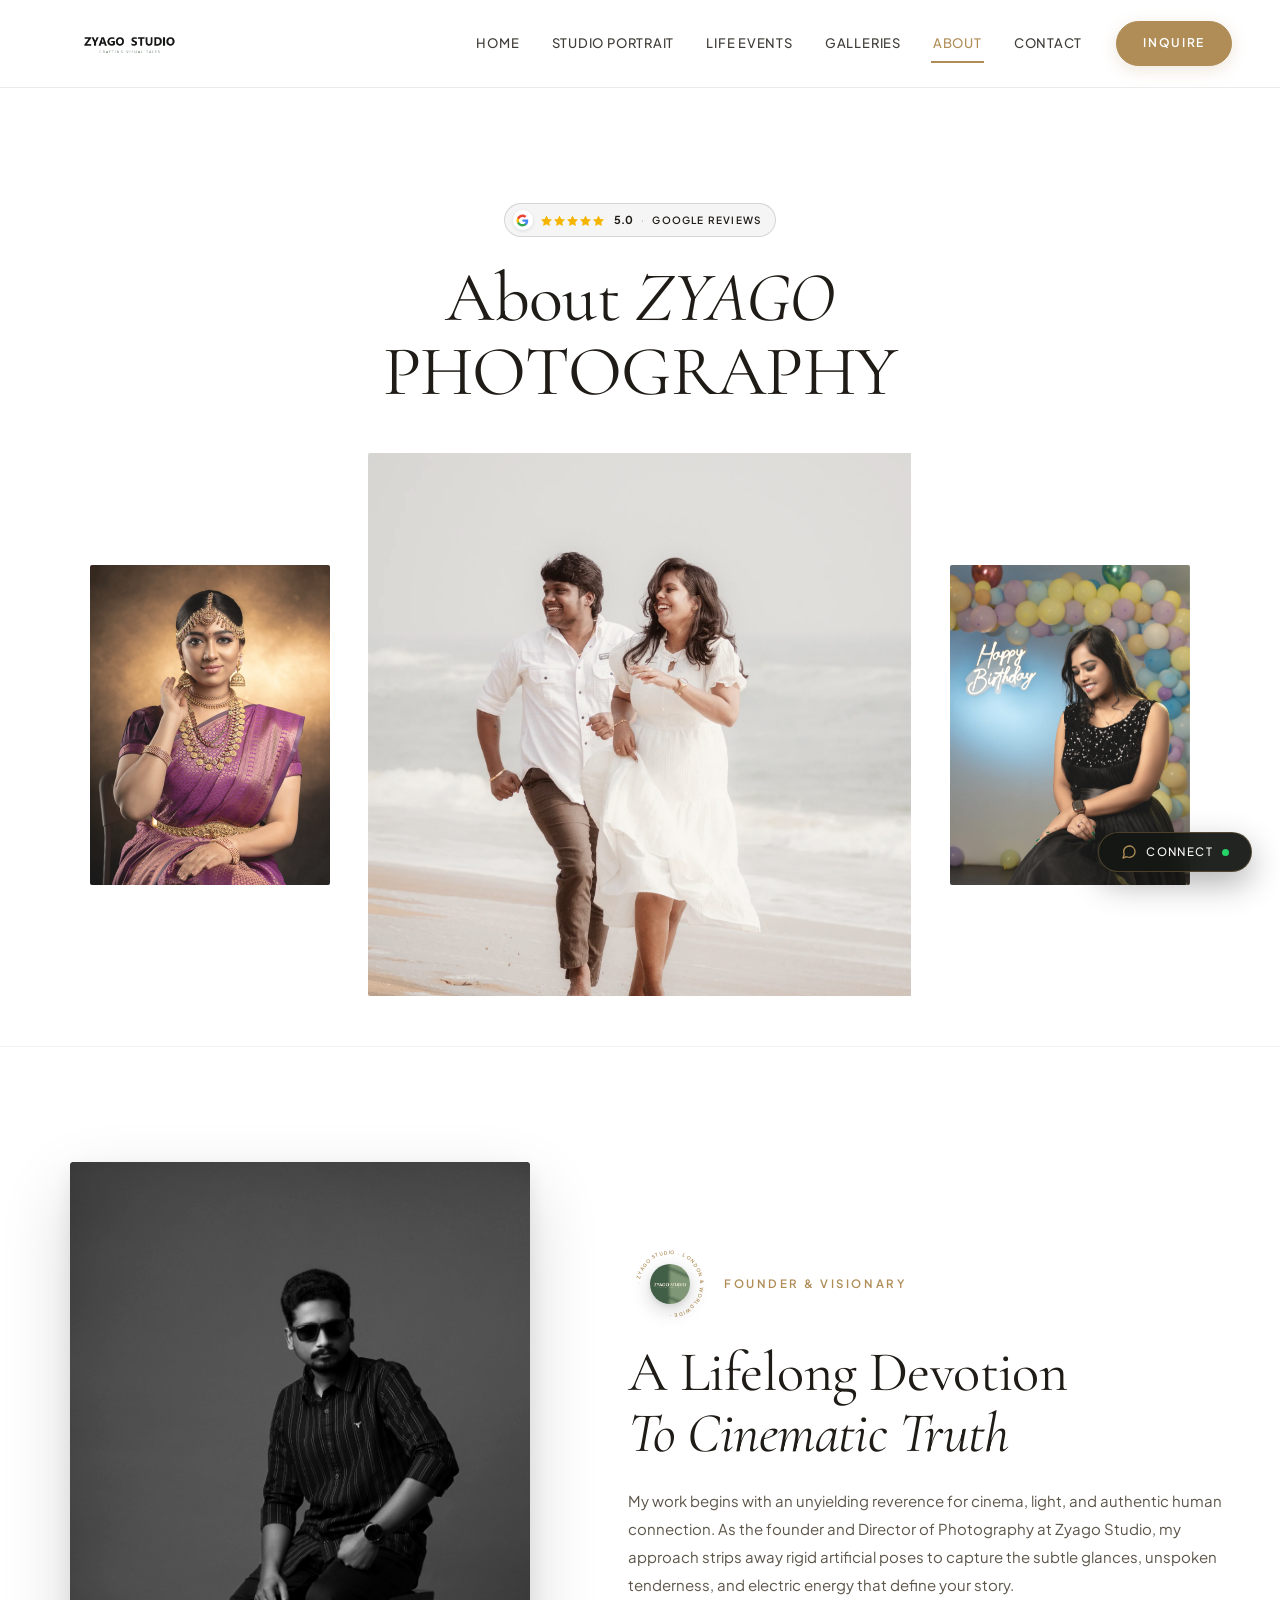
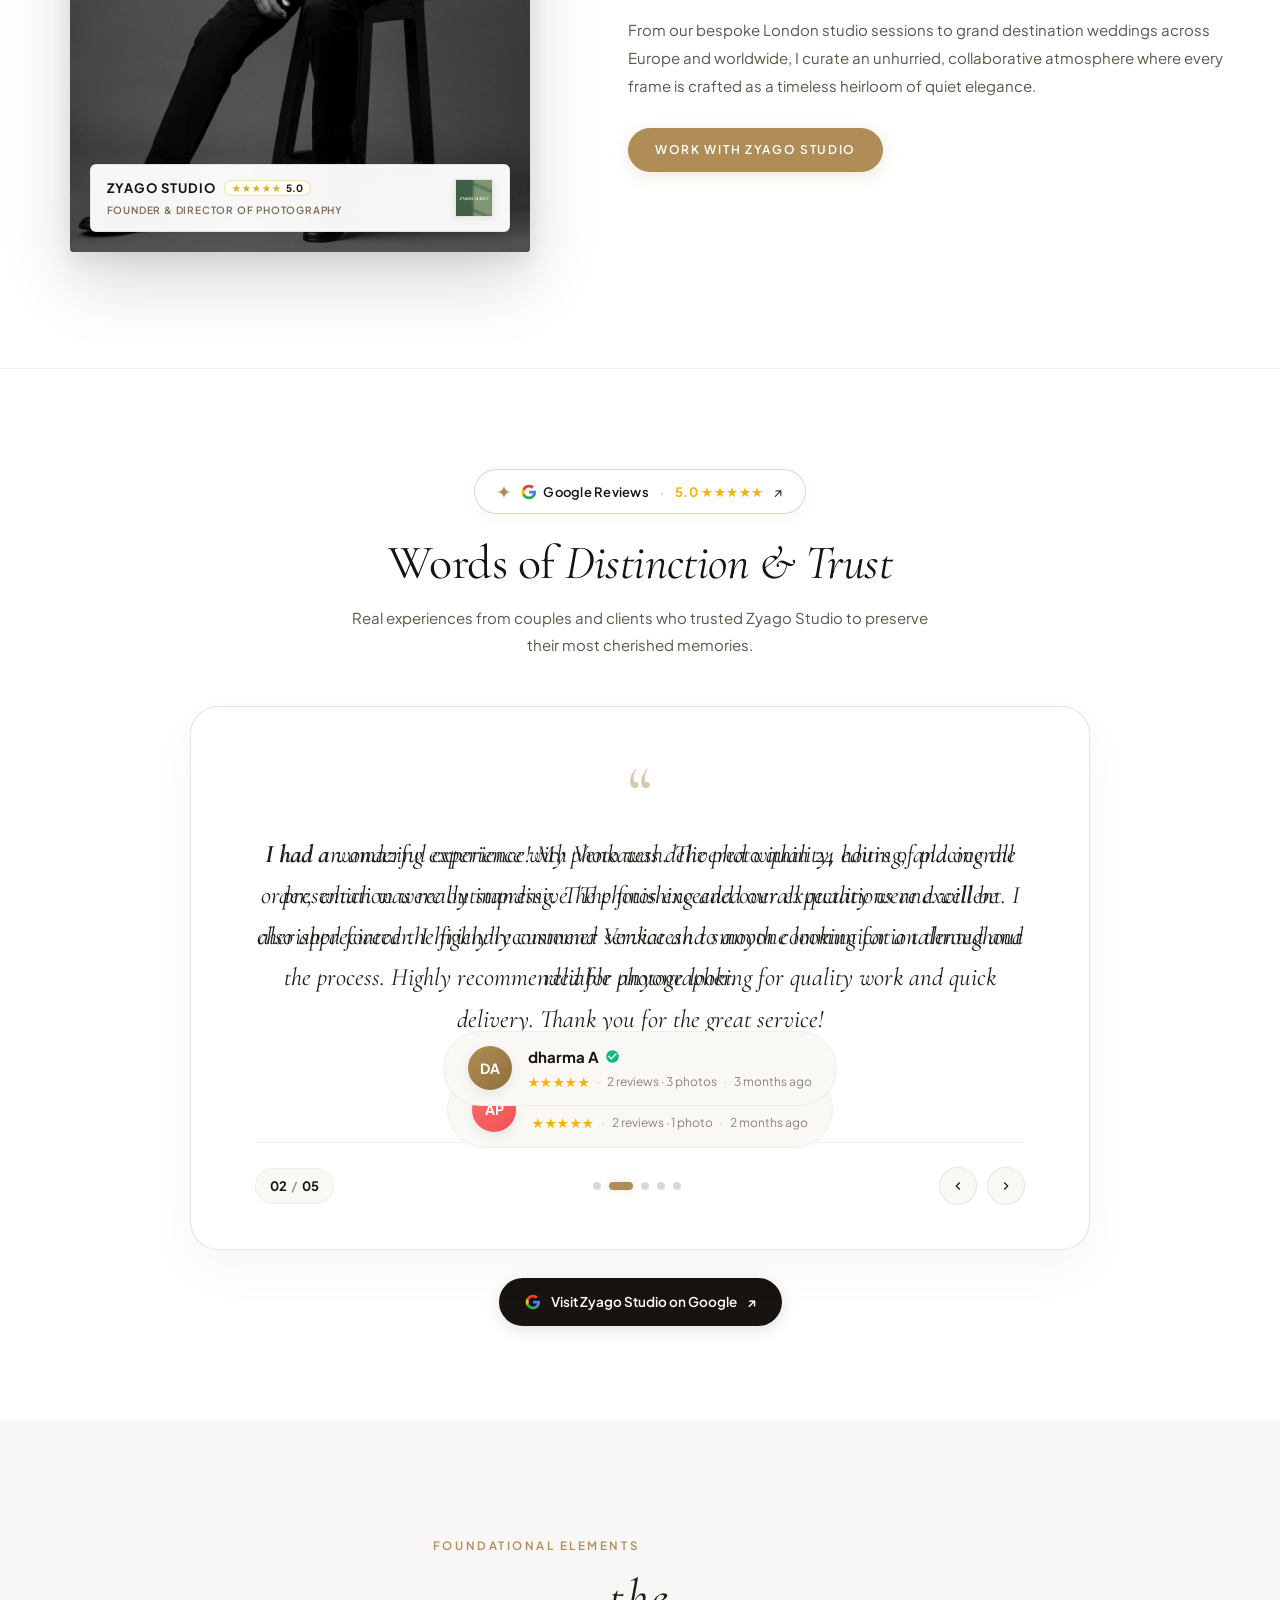
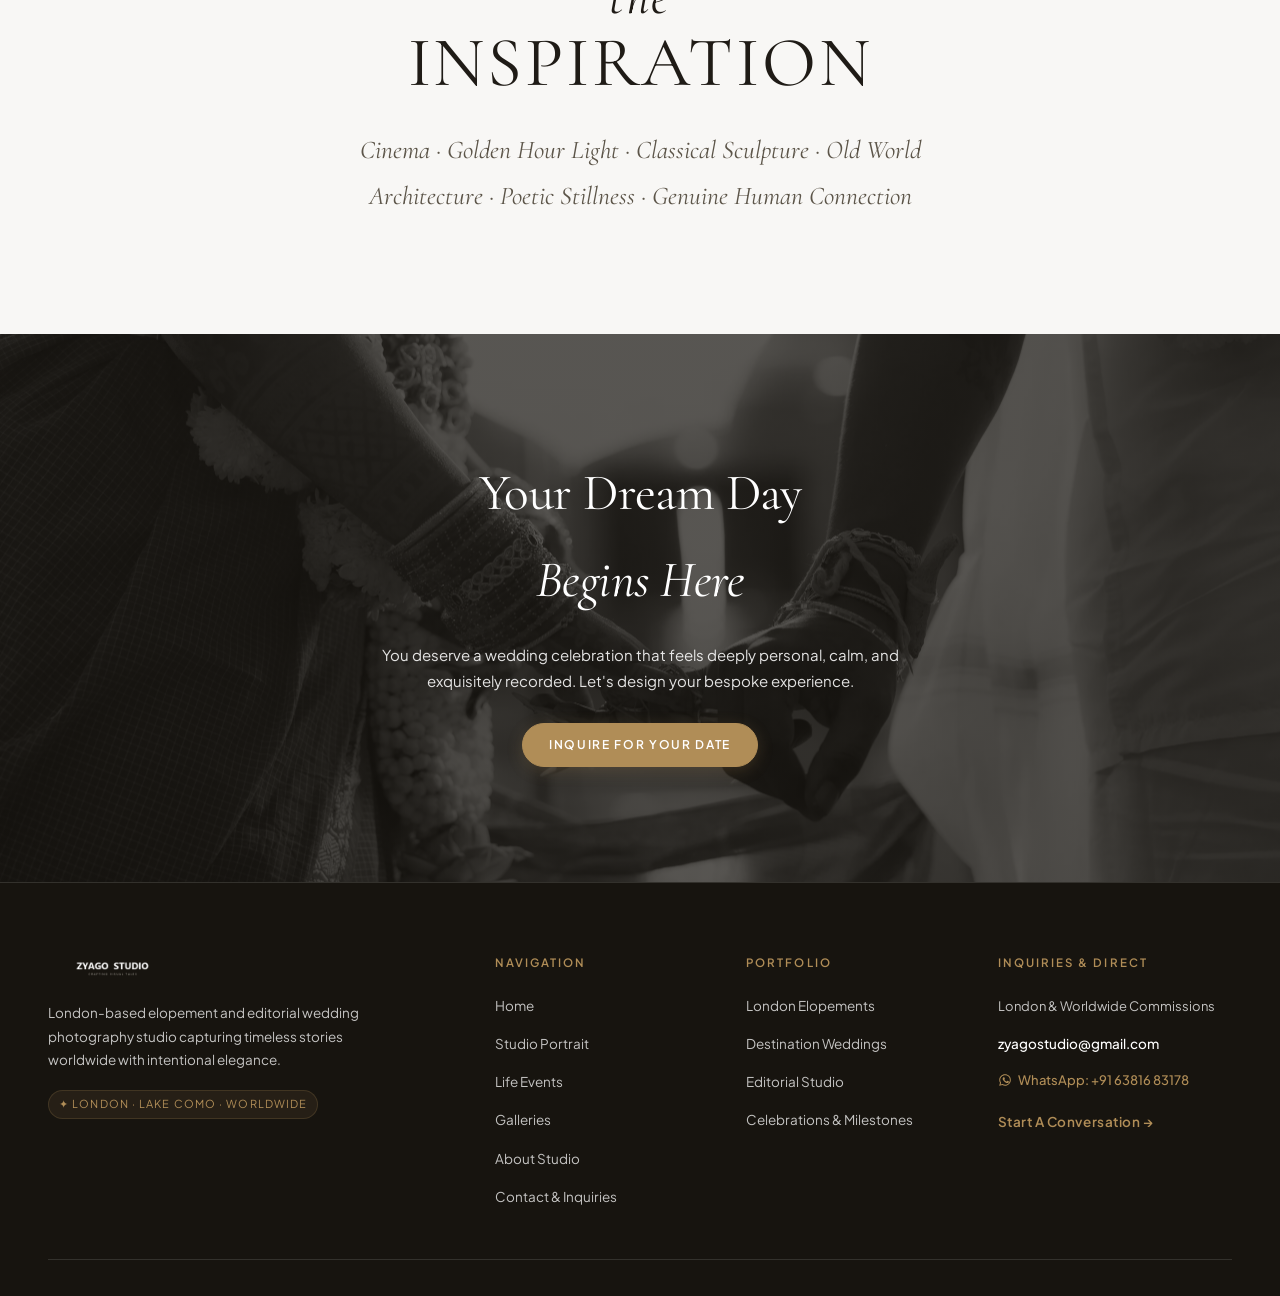
==== commit 4f9c0b54: "Enhance desktop love stories layout, add workflow enquiry CTA, and integrate Google Maps in contact " ====
--- a/pages/about.html
+++ b/pages/about.html
@@ -99,7 +99,7 @@
     <section class="section" style="background-color: #ffffff; text-align: center; padding-bottom: 50px;">
       <div class="container">
         <!-- Minimalist Solid Google Review Stars Badge -->
-        <a href="https://maps.google.com/?q=Zyago+Studio" target="_blank" rel="noopener noreferrer" class="hero-google-badge" style="margin: 0 auto 24px; display: inline-flex;" aria-label="View Zyago Studio 5.0 Star Google Profile and Reviews">
+        <a href="https://www.google.com/maps/place/Zyago+Studio/@12.9796126,80.22909,17z/data=!3m1!4b1!4m6!3m5!1s0x3a525d22100c98d1:0xd8d1f86d289bf003!8m2!3d12.9796126!4d80.22909!16s%2Fg%2F11z7n243vn?hl=en&entry=ttu&g_ep=EgoyMDI2MDkzMC4wIKXMDSoASAFQAw%3D%3D" target="_blank" rel="noopener noreferrer" class="hero-google-badge" style="margin: 0 auto 24px; display: inline-flex;" aria-label="View Zyago Studio 5.0 Star Google Profile and Reviews">
           <div class="google-icon-box">
             <svg class="google-svg" viewBox="0 0 24 24" width="13" height="13">
               <path fill="#4285F4" d="M22.56 12.25c0-.78-.07-1.53-.2-2.25H12v4.26h5.92c-.26 1.37-1.04 2.53-2.21 3.31v2.77h3.57c2.08-1.92 3.28-4.74 3.28-8.09z"/>
--- a/css/style.css
+++ b/css/style.css
@@ -113,10 +113,109 @@
   border-radius: 0 !important;
 }
 
-/* Color Grade for Photographic Library */
-.curated-photo {
+/* ==========================================================================
+   CINEMATIC LIVING PHOTOGRAPHY ENGINE
+   Ultra-Smooth Ambient Breathing & Hardware-Accelerated Interactive Zoom
+   ========================================================================== */
+
+/* Keyframes for subtle organic breathing zoom (feels genuinely alive) */
+@keyframes livePhotoBreathe {
+  0% {
+    transform: scale(1.0);
+  }
+  50% {
+    transform: scale(1.045);
+  }
+  100% {
+    transform: scale(1.0);
+  }
+}
+
+@keyframes livePhotoBreatheAlt {
+  0% {
+    transform: scale(1.045);
+  }
+  50% {
+    transform: scale(1.0);
+  }
+  100% {
+    transform: scale(1.045);
+  }
+}
+
+/* Ensure ALL image wrappers have strict overflow clipping & relative containment */
+.editorial-card-img-wrap,
+.gallery-item,
+.sophie-card-media,
+.exp-card-media,
+.experience-card-item,
+.media-block-wrap,
+.about-portrait-wrap,
+.about-collage-item,
+.footer-insta-item,
+.footer-story-slide,
+.about-hero-aux-img,
+.about-hero-center-img,
+.about-slideshow-container,
+.founder-curtain-container,
+.stagger-col {
+  overflow: hidden !important;
+  position: relative;
+}
+
+/* Color Grade & Professional Cinematic Live Zoom on all editorial and gallery photos */
+.curated-photo,
+.gallery-item img,
+.sophie-portrait-img,
+.editorial-card-img-wrap img,
+.editorial-card-video,
+.about-slide,
+.about-portrait-wrap img,
+.about-collage-item img,
+.footer-story-slide img,
+.footer-insta-item img,
+.exp-card-media img,
+.media-block-wrap img,
+.founder-curtain-img {
   filter: contrast(102%) brightness(98%) sepia(6%);
-  transition: transform 0.6s var(--ease-luxury), filter 0.6s var(--ease-luxury);
+  will-change: transform;
+  transform-origin: center center;
+  -webkit-backface-visibility: hidden;
+  backface-visibility: hidden;
+  -webkit-transform: translateZ(0);
+  transform: translateZ(0);
+  animation: livePhotoBreathe 12s cubic-bezier(0.45, 0.05, 0.55, 0.95) infinite;
+  transition: transform 0.8s var(--ease-luxury), filter 0.6s var(--ease-luxury);
+}
+
+/* Alternate rhythm & negative delay for alternating items to prevent mechanical synchrony */
+.gallery-item:nth-child(even) img,
+.editorial-card:nth-child(even) .editorial-card-video,
+.editorial-card:nth-child(even) img,
+.footer-story-slide:nth-child(even) img,
+.about-collage-item:nth-child(even) img {
+  animation-name: livePhotoBreatheAlt;
+  animation-duration: 14s;
+  animation-delay: -3.5s;
+}
+
+.gallery-item:nth-child(3n) img,
+.footer-story-slide:nth-child(3n) img {
+  animation-duration: 13s;
+  animation-delay: -6s;
+}
+
+/* Interactive magnification on hover overrides ambient breathing smoothly */
+.gallery-item:hover img,
+.editorial-card:hover .editorial-card-video,
+.editorial-card:hover img,
+.sophie-profile-card:hover .sophie-portrait-img,
+.footer-story-slide:hover img,
+.footer-insta-item:hover img,
+.about-collage-item:hover img,
+.experience-card-item:hover .exp-card-media img {
+  animation-play-state: paused;
+  transform: scale(1.075) !important;
 }
 
 /* --------------------------------------------------------------------------
@@ -1078,40 +1177,44 @@
   transform-origin: 80px 80px;
 }
 
-/* Minimalist Solid White Google Review Badge (No Glassmorphism) */
+/* Minimalist Transparent Google Review Badge (Glassmorphic Luxury Pill) */
 .hero-google-badge {
   display: inline-flex;
   align-items: center;
   gap: 8px;
-  padding: 5px 12px 5px 6px;
-  background: #ffffff;
-  border: 1px solid #ffffff;
+  padding: 6px 14px 6px 8px;
+  background: rgba(255, 255, 255, 0.12);
+  backdrop-filter: blur(14px);
+  -webkit-backdrop-filter: blur(14px);
+  border: 1px solid rgba(255, 255, 255, 0.28);
   border-radius: 999px;
   margin-bottom: 12px;
-  box-shadow: 0 4px 14px rgba(0, 0, 0, 0.22);
-  transition: all 0.25s ease;
+  box-shadow: 0 4px 18px rgba(0, 0, 0, 0.18);
+  transition: all 0.3s var(--ease-luxury);
   width: fit-content;
   user-select: none;
   text-decoration: none;
   cursor: pointer;
+  color: #ffffff;
 }
 
 .hero-google-badge:hover {
-  background: #f8f8f8;
-  border-color: #f8f8f8;
+  background: rgba(255, 255, 255, 0.22);
+  border-color: rgba(255, 255, 255, 0.5);
   transform: translateY(-1px);
-  box-shadow: 0 6px 18px rgba(0, 0, 0, 0.28);
+  box-shadow: 0 8px 24px rgba(0, 0, 0, 0.25);
 }
 
 .google-icon-box {
-  width: 18px;
-  height: 18px;
-  background: transparent;
+  width: 20px;
+  height: 20px;
+  background: rgba(255, 255, 255, 0.95);
   border-radius: 50%;
   display: flex;
   align-items: center;
   justify-content: center;
   flex-shrink: 0;
+  box-shadow: 0 1px 4px rgba(0, 0, 0, 0.12);
 }
 
 .google-svg {
@@ -1126,8 +1229,8 @@
 }
 
 .hero-stars-row .star-icon {
-  width: 10px;
-  height: 10px;
+  width: 11px;
+  height: 11px;
   fill: #F4B400;
 }
 
@@ -1135,23 +1238,50 @@
   font-family: var(--font-sans);
   font-size: 11px;
   font-weight: 700;
-  color: #17140f;
+  color: #ffffff;
   letter-spacing: 0.02em;
   margin-left: 2px;
 }
 
 .hero-badge-sep {
   font-size: 11px;
-  color: rgba(23, 20, 15, 0.35);
+  color: rgba(255, 255, 255, 0.55);
 }
 
 .hero-badge-text {
   font-family: var(--font-sans);
   font-size: 10px;
   font-weight: 600;
-  letter-spacing: 0.1em;
+  letter-spacing: 0.12em;
   text-transform: uppercase;
-  color: #17140f;
+  color: #ffffff;
+}
+
+/* Light background container adaptation */
+.section .hero-google-badge,
+.studio-map-info-card .hero-google-badge {
+  background: rgba(23, 20, 15, 0.04);
+  border: 1px solid rgba(23, 20, 15, 0.14);
+  box-shadow: none;
+  color: var(--text-dark);
+}
+
+.section .hero-google-badge:hover,
+.studio-map-info-card .hero-google-badge:hover {
+  background: rgba(176, 141, 87, 0.09);
+  border-color: var(--color-gold);
+}
+
+.section .hero-google-badge .hero-badge-score,
+.studio-map-info-card .hero-google-badge .hero-badge-score,
+.section .hero-google-badge .hero-badge-text,
+.studio-map-info-card .hero-google-badge .hero-badge-text {
+  color: var(--text-dark);
+}
+
+.section .hero-google-badge .hero-badge-sep,
+.studio-map-info-card .hero-google-badge .hero-badge-sep {
+  color: rgba(23, 20, 15, 0.35);
 }
 
 .home-hero-title {
@@ -2136,22 +2266,24 @@
 
 .gallery-filter-btn {
   font-family: var(--font-sans);
-  font-size: 11.5px;
-  font-weight: 600;
+  font-size: 11px;
+  font-weight: 500;
   text-transform: uppercase;
-  letter-spacing: 0.14em;
-  padding: 10px 20px;
-  border: 1px solid var(--border-light);
+  letter-spacing: 0.16em;
+  padding: 10px 22px;
+  border: 1px solid rgba(176, 141, 87, 0.35);
   border-radius: var(--radius-pill);
-  background: rgba(255, 255, 255, 0.45);
+  background: rgba(176, 141, 87, 0.04);
   color: var(--text-dark-secondary);
   cursor: pointer;
   display: inline-flex;
   align-items: center;
-  gap: 9px;
-  transition: all 0.3s var(--ease-luxury);
+  gap: 8px;
+  transition: all 0.35s var(--ease-luxury);
   user-select: none;
   -webkit-tap-highlight-color: transparent;
+  backdrop-filter: blur(10px);
+  -webkit-backdrop-filter: blur(10px);
 }
 
 .gallery-filter-btn .filter-count {
@@ -2162,34 +2294,35 @@
   height: 20px;
   padding: 0 6px;
   font-size: 10px;
-  font-weight: 700;
+  font-weight: 600;
   letter-spacing: 0;
   border-radius: var(--radius-pill);
-  background: rgba(34, 30, 24, 0.08);
-  color: var(--text-dark-secondary);
-  transition: all 0.3s var(--ease-luxury);
+  background: rgba(176, 141, 87, 0.12);
+  color: var(--color-gold);
+  transition: all 0.35s var(--ease-luxury);
 }
 
 .gallery-filter-btn:hover {
   border-color: var(--color-gold);
-  color: var(--text-dark);
-  background: rgba(255, 255, 255, 0.85);
+  color: var(--color-gold);
+  background: rgba(176, 141, 87, 0.09);
   transform: translateY(-1px);
 }
 
 .gallery-filter-btn:active {
-  transform: scale(0.97);
+  transform: scale(0.98);
 }
 
 .gallery-filter-btn.active {
-  background-color: var(--color-gold);
-  color: #ffffff;
-  border-color: var(--color-gold);
-  box-shadow: 0 6px 18px rgba(176, 141, 87, 0.32);
+  background: rgba(176, 141, 87, 0.13);
+  color: var(--color-gold);
+  border: 1px solid var(--color-gold);
+  box-shadow: 0 2px 14px rgba(176, 141, 87, 0.16), inset 0 0 0 1px rgba(176, 141, 87, 0.2);
+  font-weight: 600;
 }
 
 .gallery-filter-btn.active .filter-count {
-  background: rgba(255, 255, 255, 0.28);
+  background: var(--color-gold);
   color: #ffffff;
 }
 
@@ -3487,109 +3620,313 @@
   z-index: 10;
 }
 
-.footer-insta-header {
-  display: flex;
-  justify-content: space-between;
-  align-items: center;
-  margin-bottom: 24px;
-  flex-wrap: wrap;
-  gap: 14px;
-}
-
-.footer-insta-handle {
-  display: inline-flex;
-  align-items: center;
-  gap: 6px;
-  font-size: 12.5px;
-  font-weight: 600;
-  letter-spacing: 0.1em;
-  color: var(--color-gold);
-  text-decoration: none;
-  transition: color 0.3s ease, opacity 0.3s ease, transform 0.3s ease;
-}
-
-.footer-insta-handle:hover {
-  color: var(--color-gold-light);
-  transform: translateX(2px);
-}
-
-.footer-insta-handle .handle-sub {
-  font-size: 11px;
-  letter-spacing: 0.08em;
-  opacity: 0.75;
-  text-transform: uppercase;
-  font-weight: 500;
-}
-
-.footer-insta-strip {
+/* --------------------------------------------------------------------------
+   MINIMAL LUXURY LOVE STORIES SHOWCASE (DUAL-LAYER B&W BG & FOREGROUND SLIDER)
+   -------------------------------------------------------------------------- */
+.footer-stories-showcase {
+  width: 100%;
+  max-width: 100%;
+  margin: 0 auto 72px;
+  position: relative;
+  border-radius: 12px;
+  overflow: hidden;
+  padding: clamp(28px, 3.5vw, 44px);
+  background-color: #0E0D0B;
+  border: 1px solid rgba(255, 255, 255, 0.08);
+  box-shadow: 0 24px 64px -16px rgba(0, 0, 0, 0.85);
+}
+
+/* Ambient Black & White Background Track - Smooth Slide */
+.footer-stories-bg-track {
+  position: absolute;
+  inset: 0;
+  z-index: 1;
+  overflow: hidden;
+}
+
+.footer-story-bg-slide {
+  position: absolute;
+  inset: -15px;
+  background-size: cover;
+  background-position: center 35%;
+  filter: grayscale(100%) contrast(120%) brightness(45%);
+  opacity: 0;
+  transform: translateX(100%);
+  transition: transform 1.4s cubic-bezier(0.25, 1, 0.5, 1), opacity 1.4s cubic-bezier(0.25, 1, 0.5, 1);
+  will-change: transform, opacity;
+  pointer-events: none;
+}
+
+.footer-story-bg-slide.is-active {
+  opacity: 0.65;
+  transform: translateX(0);
+  z-index: 2;
+}
+
+.footer-story-bg-slide.is-prev {
+  opacity: 0;
+  transform: translateX(-100%);
+  z-index: 1;
+}
+
+.footer-story-bg-slide.from-left {
+  transform: translateX(-100%);
+}
+
+.footer-story-bg-slide.to-right {
+  transform: translateX(100%);
+}
+
+.footer-stories-bg-scrim {
+  position: absolute;
+  inset: 0;
+  background: 
+    linear-gradient(135deg, rgba(14, 13, 11, 0.9) 0%, rgba(14, 13, 11, 0.72) 45%, rgba(14, 13, 11, 0.95) 100%),
+    radial-gradient(circle at 80% 30%, rgba(201, 160, 99, 0.08) 0%, transparent 65%);
+  pointer-events: none;
+  z-index: 2;
+}
+
+/* Foreground Content Container - Editorial 2-Col Split on Desktop */
+.footer-stories-content-wrap {
+  position: relative;
+  z-index: 3;
   display: grid;
-  grid-template-columns: repeat(6, minmax(0, 1fr));
-  gap: 12px;
-  margin-bottom: 56px;
-}
-
-.footer-insta-item {
+  grid-template-columns: minmax(0, 1.35fr) minmax(0, 1fr);
+  gap: clamp(32px, 4vw, 56px);
+  align-items: center;
+}
+
+/* Foreground Frame & Slides - Smooth 1.2s Glide */
+.footer-stories-frame {
   position: relative;
-  aspect-ratio: 1 / 1;
+  width: 100%;
+  aspect-ratio: 16 / 10.5;
+  background-color: #0E0D0B;
+  border-radius: 8px;
   overflow: hidden;
-  border-radius: 0 !important;
-  background-color: #1c1914;
-  border: 1px solid rgba(176, 141, 87, 0.15);
-  box-shadow: 0 4px 14px rgba(0, 0, 0, 0.3);
-  display: block;
-  text-decoration: none;
-  transition: transform 0.4s var(--ease-luxury), box-shadow 0.4s ease, border-color 0.4s ease;
-}
-
-.footer-insta-item img {
+  box-shadow: 0 24px 60px rgba(0, 0, 0, 0.75), 0 0 0 1px rgba(255, 255, 255, 0.12);
+}
+
+.footer-story-slide {
+  position: absolute;
+  inset: 0;
+  opacity: 0;
+  transform: translateX(100%);
+  transition: transform 1.2s cubic-bezier(0.25, 1, 0.5, 1), opacity 1.2s cubic-bezier(0.25, 1, 0.5, 1);
+  will-change: transform, opacity;
+}
+
+.footer-story-slide.is-active {
+  opacity: 1;
+  transform: translateX(0);
+  z-index: 2;
+}
+
+.footer-story-slide.is-prev {
+  opacity: 0;
+  transform: translateX(-100%);
+  z-index: 1;
+}
+
+.footer-story-slide.from-left {
+  transform: translateX(-100%);
+}
+
+.footer-story-slide.to-right {
+  transform: translateX(100%);
+}
+
+.footer-story-slide img {
   width: 100%;
   height: 100%;
   object-fit: cover;
-  object-position: center 15%;
+  object-position: center 30%;
   display: block;
-  filter: contrast(102%) brightness(96%) sepia(8%);
-  transition: transform 0.6s var(--ease-luxury), filter 0.6s ease;
-}
-
-
-.footer-insta-overlay {
-  position: absolute;
-  inset: 0;
-  background: linear-gradient(180deg, rgba(23, 20, 15, 0.15) 0%, rgba(23, 20, 15, 0.75) 100%);
-  display: flex;
-  align-items: center;
+}
+
+/* Right Editorial Column */
+.footer-stories-bar {
+  display: flex;
+  flex-direction: column;
   justify-content: center;
-  opacity: 0;
-  transition: opacity 0.35s ease;
-  pointer-events: none;
-}
-
-.footer-insta-icon {
-  width: 28px;
-  height: 28px;
-  color: #ffffff;
-  transform: scale(0.8);
-  transition: transform 0.35s var(--ease-luxury);
-  filter: drop-shadow(0 2px 6px rgba(0, 0, 0, 0.5));
-}
-
-.footer-insta-item:hover {
-  transform: translateY(-4px);
-  box-shadow: 0 10px 24px rgba(0, 0, 0, 0.5), 0 0 12px rgba(176, 141, 87, 0.2);
-  border-color: rgba(176, 141, 87, 0.45);
-}
-
-.footer-insta-item:hover img {
+  padding: 8px 4px;
+}
+
+.footer-stories-kicker {
+  display: inline-flex;
+  align-items: center;
+  gap: 8px;
+  font-family: var(--font-sans);
+  font-size: 11px;
+  font-weight: 600;
+  letter-spacing: 0.22em;
+  color: var(--color-gold);
+  text-transform: uppercase;
+  margin-bottom: 14px;
+}
+
+.stories-kicker-spark {
+  font-size: 10px;
+}
+
+.footer-stories-title {
+  font-family: var(--font-sans);
+  font-size: clamp(22px, 2.5vw, 32px);
+  font-weight: 500;
+  color: #FFFFFF;
+  letter-spacing: 0.12em;
+  line-height: 1.25;
+  margin: 0;
+  text-transform: uppercase;
+}
+
+.footer-stories-desc {
+  font-family: var(--font-serif);
+  font-size: 15px;
+  line-height: 1.7;
+  color: rgba(255, 255, 255, 0.8);
+  max-width: 480px;
+  margin: 16px 0 0;
+  font-style: italic;
+  font-weight: 300;
+}
+
+/* Active Story Meta Box */
+.stories-active-meta {
+  margin-top: 24px;
+  padding: 14px 18px;
+  background: rgba(255, 255, 255, 0.04);
+  border: 1px solid rgba(255, 255, 255, 0.08);
+  border-radius: 8px;
+  backdrop-filter: blur(8px);
+  -webkit-backdrop-filter: blur(8px);
+  transition: opacity 0.3s ease;
+}
+
+.meta-label-row {
+  display: flex;
+  align-items: center;
+  gap: 7px;
+  margin-bottom: 4px;
+}
+
+.meta-dot {
+  width: 6px;
+  height: 6px;
+  border-radius: 50%;
+  background-color: var(--color-gold);
+  box-shadow: 0 0 6px var(--color-gold-glow);
+}
+
+.meta-label {
+  font-family: var(--font-sans);
+  font-size: 10px;
+  font-weight: 600;
+  letter-spacing: 0.18em;
+  color: rgba(255, 255, 255, 0.55);
+  text-transform: uppercase;
+}
+
+.meta-title {
+  font-family: var(--font-serif);
+  font-size: 17px;
+  color: #FFFFFF;
+  font-weight: 400;
+  letter-spacing: 0.02em;
+}
+
+.meta-location {
+  font-family: var(--font-sans);
+  font-size: 12px;
+  color: rgba(255, 255, 255, 0.6);
+  letter-spacing: 0.06em;
+  margin-top: 2px;
+}
+
+/* Nav & Counter Row */
+.footer-stories-nav-row {
+  display: flex;
+  align-items: center;
+  justify-content: space-between;
+  gap: 20px;
+  margin-top: 28px;
+  padding-top: 20px;
+  border-top: 1px solid rgba(255, 255, 255, 0.08);
+}
+
+.stories-counter {
+  display: flex;
+  align-items: center;
+  gap: 12px;
+  font-family: var(--font-sans);
+  font-size: 12px;
+  font-weight: 500;
+  letter-spacing: 0.14em;
+  color: rgba(255, 255, 255, 0.7);
+}
+
+.stories-counter-curr {
+  color: var(--color-gold);
+  font-weight: 600;
+}
+
+.stories-progress-track {
+  width: 50px;
+  height: 2px;
+  background: rgba(255, 255, 255, 0.15);
+  border-radius: 999px;
+  overflow: hidden;
+  position: relative;
+}
+
+.stories-progress-bar {
+  height: 100%;
+  background: var(--color-gold);
+  border-radius: 999px;
+  transition: width 0.4s ease;
+}
+
+.footer-stories-arrows {
+  display: flex;
+  align-items: center;
+  gap: 24px;
+  flex-shrink: 0;
+}
+
+.stories-arrow-btn {
+  background: none;
+  border: none;
+  color: rgba(255, 255, 255, 0.85);
+  cursor: pointer;
+  padding: 8px 4px;
+  display: flex;
+  align-items: center;
+  justify-content: center;
+  transition: color 0.3s ease, transform 0.3s ease;
+}
+
+.stories-arrow-btn:hover {
+  color: var(--color-gold);
   transform: scale(1.08);
-  filter: contrast(104%) brightness(102%) sepia(0%);
-}
-
-.footer-insta-item:hover .footer-insta-overlay {
-  opacity: 1;
-}
-
-.footer-insta-item:hover .footer-insta-icon {
-  transform: scale(1);
+}
+
+.stories-arrow-btn:active {
+  transform: scale(0.96);
+}
+
+@media (max-width: 991px) {
+  .footer-stories-content-wrap {
+    grid-template-columns: 1fr;
+    gap: 28px;
+  }
+  .footer-stories-showcase {
+    padding: 24px 20px 28px;
+    margin-bottom: 48px;
+  }
+  .footer-stories-bar {
+    padding: 0;
+  }
 }
 
 .footer-main-grid {
@@ -4549,169 +4886,29 @@
 }
 
 .awwwards-workflow-container {
-  display: grid;
-  grid-template-columns: 1.05fr 1.35fr;
-  gap: 72px;
-  align-items: flex-start;
+  max-width: 840px;
+  margin: 0 auto;
   position: relative;
 }
 
-/* Left Column (Sticky Editorial Brand Lead) */
-.awwwards-workflow-left {
-  position: relative;
-}
-
-.awwwards-workflow-sticky {
-  position: sticky;
-  top: 130px;
-  padding-right: 20px;
-}
-
-.awwwards-pill-badge {
-  display: inline-flex;
-  align-items: center;
-  gap: 8px;
-  background-color: #FFFFFF;
-  color: #1F1B16;
-  font-family: var(--font-sans);
-  font-size: 12.5px;
-  font-weight: 600;
-  letter-spacing: 0.06em;
-  text-transform: uppercase;
-  padding: 7px 18px;
-  border-radius: 9999px;
-  border: 1px solid rgba(0, 0, 0, 0.08);
-  box-shadow: 0 4px 14px rgba(0, 0, 0, 0.04);
-  margin-bottom: 24px;
-}
-
-.awwwards-pill-badge .pill-dot {
-  width: 7px;
-  height: 7px;
-  border-radius: 50%;
-  background-color: var(--color-gold);
-  display: inline-block;
-  box-shadow: 0 0 8px var(--color-gold-glow);
-}
-
-.awwwards-workflow-title {
-  font-family: var(--font-serif);
-  font-size: clamp(34px, 3.8vw, 52px);
-  font-weight: 400;
-  color: #17140F;
-  line-height: 1.15;
-  letter-spacing: -0.02em;
-  margin-bottom: 24px;
-}
-
-.awwwards-title-italic {
-  font-family: var(--font-serif);
-  font-style: italic;
-  font-weight: 400;
-  color: var(--color-gold);
-}
-
-.awwwards-workflow-lead {
-  font-family: var(--font-sans);
-  font-size: 15.5px;
-  line-height: 1.85;
-  color: #5C5549;
-  max-width: 44ch;
-  margin-bottom: 40px;
-}
-
-/* Phase HUD Tracker */
-.awwwards-phase-hud {
-  background: #FFFFFF;
-  border-radius: 16px;
-  padding: 22px 26px;
-  border: 1px solid rgba(0, 0, 0, 0.06);
-  box-shadow: 0 10px 30px rgba(0, 0, 0, 0.03);
-  margin-bottom: 32px;
-  max-width: 380px;
-}
-
-.hud-label {
-  font-family: var(--font-sans);
-  font-size: 11px;
-  font-weight: 700;
-  letter-spacing: 0.14em;
-  text-transform: uppercase;
-  color: #8C8477;
-  margin-bottom: 10px;
-}
-
-.hud-phase-row {
-  display: flex;
-  align-items: baseline;
-  gap: 6px;
-  margin-bottom: 14px;
-}
-
-.hud-counter {
-  font-family: var(--font-serif);
-  font-size: 32px;
-  font-weight: 600;
-  color: #17140F;
-  line-height: 1;
-}
-
-.hud-slash, .hud-total {
-  font-family: var(--font-sans);
-  font-size: 14px;
-  font-weight: 500;
-  color: #A39D93;
-}
-
-.hud-name {
-  font-family: var(--font-sans);
-  font-size: 16px;
-  font-weight: 600;
-  color: #17140F;
-  margin-left: 12px;
-}
-
-.hud-progress-track {
-  width: 100%;
-  height: 4px;
-  background-color: #EAE8E3;
-  border-radius: 9999px;
-  overflow: hidden;
-}
-
-.hud-progress-bar {
-  width: 25%;
-  height: 100%;
-  background: linear-gradient(90deg, #17140F, var(--color-gold));
-  border-radius: 9999px;
-  transition: width 0.4s var(--ease-luxury);
-}
-
-.awwwards-workflow-signature {
-  font-family: var(--font-sans);
-  font-size: 12px;
-  letter-spacing: 0.08em;
-  text-transform: uppercase;
-  color: #8C8477;
-}
-
-/* Right Column (Big Vertical Timeline) */
 .awwwards-workflow-right {
   position: relative;
+  width: 100%;
 }
 
 .awwwards-timeline-track {
   position: relative;
-  padding-left: 20px;
-}
-
-/* Vertical Timeline Track Rails */
+  padding-left: 0;
+}
+
+/* Vertical Timeline Track Rails - Centered on 54px node column (54 / 2 = 27px) */
 .timeline-rail-bg {
   position: absolute;
-  top: 35px;
-  bottom: 60px;
-  left: 45px;
-  width: 5px;
+  top: 30px;
+  bottom: 50px;
+  left: 27px;
+  transform: translateX(-50%);
+  width: 2.5px;
   background-color: #E2DFD8;
   border-radius: 9999px;
   z-index: 1;
@@ -4719,89 +4916,126 @@
 
 .timeline-rail-fill {
   position: absolute;
-  top: 35px;
-  left: 45px;
-  width: 5px;
-  height: calc(100% - 95px);
-  background: linear-gradient(180deg, #17140F 0%, #3A352F 80%, var(--color-gold) 100%);
+  top: 30px;
+  left: 27px;
+  transform: translateX(-50%) scaleY(0);
+  width: 2.5px;
+  height: calc(100% - 80px);
+  background: linear-gradient(180deg, #17140F 0%, #3A352F 70%, var(--color-gold) 100%);
   border-radius: 9999px;
   z-index: 2;
   transform-origin: top center;
-  transform: scaleY(0);
 }
 
 /* The Step List */
 .awwwards-step-list {
   display: flex;
   flex-direction: column;
-  gap: 56px;
+  gap: 48px;
   position: relative;
   z-index: 3;
 }
 
 .awwwards-step-item {
   display: grid;
-  grid-template-columns: 52px 1fr;
+  grid-template-columns: 54px 1fr;
   column-gap: 32px;
   align-items: flex-start;
   position: relative;
-}
-
-/* Big Halo & Core Node */
+  cursor: pointer;
+}
+
+/* Luxury Circular Node (Always Aligned & Elegant) */
 .step-node-col {
+  width: 54px;
   display: flex;
   justify-content: center;
   align-items: flex-start;
-  padding-top: 4px;
+  padding-top: 6px;
 }
 
 .step-node-halo {
-  width: 50px;
-  height: 50px;
+  width: 52px;
+  height: 52px;
   border-radius: 50%;
-  background: rgba(226, 223, 216, 0.7);
+  background: #FFFFFF;
+  border: 1.5px solid #DDD8CE;
   display: flex;
   align-items: center;
   justify-content: center;
-  transition: transform 0.4s var(--ease-luxury), background-color 0.4s ease, box-shadow 0.4s ease;
+  transition: all 0.4s var(--ease-luxury);
   position: relative;
-}
-
-.step-node-core {
-  width: 24px;
-  height: 24px;
-  border-radius: 50%;
-  background-color: #A39D93;
-  transition: background-color 0.4s ease, transform 0.4s var(--ease-luxury);
-  display: block;
-}
-
-/* Active Step Node (Lit State) */
+  z-index: 3;
+  box-shadow: 0 4px 14px rgba(0, 0, 0, 0.04);
+}
+
+.step-node-num {
+  font-family: var(--font-sans);
+  font-size: 13px;
+  font-weight: 700;
+  color: #7A7265;
+  letter-spacing: 0.04em;
+  transition: color 0.4s ease;
+}
+
+/* Active & Lit Step Node */
 .awwwards-step-item.is-active .step-node-halo {
-  background: rgba(176, 141, 87, 0.18);
-  box-shadow: 0 0 0 8px rgba(176, 141, 87, 0.12), 0 0 20px rgba(176, 141, 87, 0.2);
+  background: #17140F;
+  border-color: var(--color-gold);
+  box-shadow: 0 0 0 6px rgba(176, 141, 87, 0.2), 0 8px 24px rgba(0, 0, 0, 0.15);
   transform: scale(1.08);
 }
 
-.awwwards-step-item.is-active .step-node-core {
-  background-color: #17140F;
-  transform: scale(1.1);
-}
-
-/* Step Content Card */
+.awwwards-step-item.is-active .step-node-num {
+  color: var(--color-gold);
+}
+
+/* Step Content Card - High Contrast & Uncompromised Legibility */
 .step-content-card {
   background: #FFFFFF;
   border-radius: 20px;
   padding: 34px 38px;
-  border: 1px solid rgba(0, 0, 0, 0.06);
+  border: 1px solid rgba(23, 20, 15, 0.08);
   box-shadow: 0 8px 30px rgba(0, 0, 0, 0.03);
   transition: transform 0.4s var(--ease-luxury), box-shadow 0.4s var(--ease-luxury), border-color 0.4s ease;
+  position: relative;
+}
+
+.step-card-header {
+  display: flex;
+  align-items: center;
+  justify-content: space-between;
+  margin-bottom: 12px;
+}
+
+.step-status-indicator {
+  font-family: var(--font-sans);
+  font-size: 10.5px;
+  font-weight: 600;
+  text-transform: uppercase;
+  letter-spacing: 0.12em;
+  padding: 4px 12px;
+  border-radius: 9999px;
+  background-color: #F6F4F0;
+  color: #8C8477;
+  border: 1px solid rgba(0, 0, 0, 0.04);
+}
+
+.awwwards-step-item.is-active .step-status-indicator {
+  background-color: rgba(176, 141, 87, 0.12);
+  color: #8C6A34;
+  border-color: rgba(176, 141, 87, 0.25);
+}
+
+.awwwards-step-item.is-active .step-content-card {
+  border-color: rgba(176, 141, 87, 0.45);
+  box-shadow: 0 16px 44px rgba(23, 20, 15, 0.07), 0 0 0 1px rgba(176, 141, 87, 0.25);
+  transform: translateX(4px);
 }
 
 .awwwards-step-item:hover .step-content-card {
-  transform: translateY(-4px);
-  box-shadow: 0 16px 40px rgba(0, 0, 0, 0.06);
-  border-color: rgba(176, 141, 87, 0.3);
+  transform: translateY(-2px) translateX(4px);
+  box-shadow: 0 18px 44px rgba(0, 0, 0, 0.08);
 }
 
 .step-meta-num {
@@ -4812,37 +5046,161 @@
   letter-spacing: 0.16em;
   text-transform: uppercase;
   color: var(--color-gold);
-  margin-bottom: 10px;
 }
 
 .step-heading {
   font-family: var(--font-sans);
-  font-size: clamp(24px, 2.2vw, 32px);
+  font-size: clamp(22px, 2.1vw, 30px);
   font-weight: 700;
   color: #17140F;
   letter-spacing: -0.02em;
-  margin-bottom: 10px;
-  line-height: 1.2;
+  margin-bottom: 12px;
+  line-height: 1.25;
 }
 
 .step-paragraph {
   font-family: var(--font-sans);
-  font-size: 16px;
-  line-height: 1.75;
-  color: #5C5549;
-  margin-bottom: 16px;
+  font-size: 15.5px;
+  line-height: 1.8;
+  color: #4A443B;
+  margin-bottom: 18px;
+}
+
+.step-tags-wrap {
+  display: flex;
+  flex-wrap: wrap;
+  gap: 8px;
 }
 
 .step-detail-tag {
   display: inline-block;
   font-family: var(--font-sans);
-  font-size: 12px;
-  font-weight: 500;
-  color: #8C8477;
-  background-color: #F8F7F5;
+  font-size: 11.5px;
+  font-weight: 600;
+  color: #6E6659;
+  background-color: #F8F6F2;
   padding: 6px 14px;
   border-radius: 9999px;
-  border: 1px solid rgba(0, 0, 0, 0.04);
+  border: 1px solid rgba(0, 0, 0, 0.05);
+}
+
+.awwwards-step-item.is-active .step-detail-tag {
+  background-color: rgba(176, 141, 87, 0.08);
+  color: #6E5325;
+  border-color: rgba(176, 141, 87, 0.2);
+}
+
+/* --------------------------------------------------------------------------
+   WORKFLOW ENQUIRY CONVERSION BAR
+   -------------------------------------------------------------------------- */
+.workflow-cta-row {
+  margin-top: 64px;
+  padding-left: 86px;
+  position: relative;
+  z-index: 5;
+}
+
+.workflow-cta-card {
+  background: #FFFFFF;
+  border: 1px solid rgba(23, 20, 15, 0.08);
+  border-radius: 18px;
+  padding: 32px 38px;
+  display: flex;
+  align-items: center;
+  justify-content: space-between;
+  gap: 28px;
+  box-shadow: 0 16px 40px -12px rgba(23, 20, 15, 0.06);
+  transition: transform 0.3s ease, box-shadow 0.3s ease, border-color 0.3s ease;
+}
+
+.workflow-cta-card:hover {
+  transform: translateY(-2px);
+  border-color: rgba(201, 160, 99, 0.45);
+  box-shadow: 0 22px 50px -10px rgba(23, 20, 15, 0.1);
+}
+
+.workflow-cta-text {
+  max-width: 480px;
+}
+
+.workflow-cta-eyebrow {
+  display: block;
+  font-family: var(--font-sans);
+  font-size: 11px;
+  font-weight: 600;
+  letter-spacing: 0.2em;
+  color: var(--color-gold);
+  text-transform: uppercase;
+  margin-bottom: 8px;
+}
+
+.workflow-cta-title {
+  font-family: var(--font-serif);
+  font-size: clamp(22px, 2.2vw, 28px);
+  font-weight: 400;
+  color: #17140F;
+  margin: 0 0 8px;
+  line-height: 1.25;
+}
+
+.workflow-cta-sub {
+  font-family: var(--font-sans);
+  font-size: 13.5px;
+  line-height: 1.6;
+  color: #666055;
+  margin: 0;
+}
+
+.workflow-enquiry-btn {
+  display: inline-flex;
+  align-items: center;
+  gap: 12px;
+  padding: 16px 32px;
+  background-color: #17140F;
+  color: #FFFFFF;
+  border-radius: 999px;
+  font-family: var(--font-sans);
+  font-size: 12.5px;
+  font-weight: 600;
+  letter-spacing: 0.12em;
+  text-transform: uppercase;
+  text-decoration: none;
+  white-space: nowrap;
+  flex-shrink: 0;
+  box-shadow: 0 10px 24px -4px rgba(23, 20, 15, 0.3);
+  transition: all 0.3s cubic-bezier(0.2, 0.8, 0.2, 1);
+}
+
+.workflow-enquiry-btn:hover {
+  background-color: var(--color-gold);
+  color: #17140F;
+  transform: translateY(-2px) scale(1.02);
+  box-shadow: 0 14px 28px -4px var(--color-gold-glow);
+}
+
+.workflow-enquiry-btn svg {
+  transition: transform 0.3s ease;
+}
+
+.workflow-enquiry-btn:hover svg {
+  transform: translateX(4px);
+}
+
+@media (max-width: 768px) {
+  .workflow-cta-row {
+    padding-left: 0;
+    margin-top: 40px;
+  }
+  .workflow-cta-card {
+    flex-direction: column;
+    align-items: flex-start;
+    padding: 24px 20px;
+    gap: 20px;
+  }
+  .workflow-enquiry-btn {
+    width: 100%;
+    justify-content: center;
+  }
 }
 
 /* ==========================================================================
@@ -5183,6 +5541,347 @@
 }
 
 /* --------------------------------------------------------------------------
+   STUDIO ATELIER & VERIFIED GOOGLE MAPS SECTION (APPLE / GOOGLE MAPS CARD UI)
+   -------------------------------------------------------------------------- */
+.studio-atelier-map-section {
+  padding: 60px 0 80px 0;
+  background-color: #FFFFFF;
+  color: var(--text-dark);
+  position: relative;
+  overflow: hidden;
+  border-top: 1px solid rgba(23, 20, 15, 0.06);
+  border-bottom: 1px solid rgba(23, 20, 15, 0.06);
+}
+
+.studio-map-header-wrap {
+  text-align: center;
+  max-width: 680px;
+  margin: 0 auto 36px auto;
+}
+
+.studio-map-badge {
+  display: inline-flex;
+  align-items: center;
+  gap: 7px;
+  padding: 6px 14px;
+  background: rgba(176, 141, 87, 0.08);
+  border: 1px solid rgba(176, 141, 87, 0.35);
+  border-radius: var(--radius-pill);
+  font-family: var(--font-sans);
+  font-size: 10.5px;
+  font-weight: 600;
+  letter-spacing: 0.16em;
+  text-transform: uppercase;
+  color: var(--color-gold);
+  margin-bottom: 18px;
+  width: fit-content;
+}
+
+.studio-map-title {
+  font-family: var(--font-serif);
+  font-size: clamp(28px, 3.2vw, 40px);
+  font-weight: 400;
+  line-height: 1.15;
+  color: var(--text-dark);
+  margin-bottom: 14px;
+}
+
+.studio-map-desc {
+  font-size: 14.5px;
+  color: var(--text-dark-secondary);
+  line-height: 1.8;
+  margin: 0 auto;
+}
+
+/* Map Stage Container */
+.studio-map-stage-wrap {
+  position: relative;
+  width: 100%;
+  min-height: 530px;
+  height: 540px;
+  border-radius: 28px;
+  overflow: hidden;
+  box-shadow: 0 20px 48px -10px rgba(0, 0, 0, 0.09), 0 1px 3px rgba(0, 0, 0, 0.04);
+  border: 1px solid rgba(23, 20, 15, 0.08);
+  background-color: #f1f3f4;
+}
+
+/* Map Canvas Container */
+.studio-map-canvas-container {
+  position: absolute;
+  inset: 0;
+  width: 100%;
+  height: 100%;
+}
+
+.studio-map-iframe {
+  width: 100%;
+  height: 100%;
+  border: 0;
+  display: block;
+}
+
+/* Quick Action Button Over Map */
+.studio-map-fullscreen-btn {
+  position: absolute;
+  top: 20px;
+  right: 20px;
+  z-index: 5;
+  display: inline-flex;
+  align-items: center;
+  gap: 7px;
+  background: rgba(255, 255, 255, 0.94);
+  backdrop-filter: blur(10px);
+  -webkit-backdrop-filter: blur(10px);
+  border: 1px solid rgba(0, 0, 0, 0.08);
+  border-radius: var(--radius-pill);
+  padding: 8px 16px;
+  color: #1e293b;
+  font-family: var(--font-sans);
+  font-size: 11.5px;
+  font-weight: 600;
+  letter-spacing: 0.02em;
+  text-decoration: none;
+  box-shadow: 0 4px 14px rgba(0, 0, 0, 0.08);
+  transition: all 0.25s var(--ease-luxury);
+}
+
+.studio-map-fullscreen-btn:hover {
+  background: #FFFFFF;
+  color: var(--color-gold);
+  transform: translateY(-1px);
+  box-shadow: 0 6px 18px rgba(0, 0, 0, 0.12);
+}
+
+/* Floating Card Anchor & Card UI */
+.studio-maps-card-anchor {
+  position: absolute;
+  top: 24px;
+  left: 24px;
+  bottom: 24px;
+  z-index: 10;
+  display: flex;
+  align-items: center;
+  pointer-events: none;
+}
+
+.maps-preview-card {
+  pointer-events: auto;
+  width: 320px;
+  max-width: 92vw;
+  background: #FFFFFF;
+  border-radius: 26px;
+  padding: 12px 14px 18px 14px;
+  box-shadow: 0 20px 48px -10px rgba(15, 23, 42, 0.22), 0 0 1px 1px rgba(0, 0, 0, 0.06);
+  transition: transform 0.3s ease, box-shadow 0.3s ease;
+  user-select: none;
+}
+
+.maps-preview-card:hover {
+  box-shadow: 0 24px 54px -8px rgba(15, 23, 42, 0.26), 0 0 1px 1px rgba(0, 0, 0, 0.08);
+}
+
+/* Pull Handle Bar */
+.maps-card-handle {
+  width: 36px;
+  height: 4px;
+  border-radius: 999px;
+  background: #cbd5e1;
+  margin: 2px auto 10px auto;
+}
+
+/* Media Banner with Indicators */
+.maps-card-media-wrap {
+  position: relative;
+  width: 100%;
+  height: 180px;
+  border-radius: 18px;
+  overflow: hidden;
+  background-color: #0f172a;
+}
+
+.maps-media-slider {
+  position: relative;
+  width: 100%;
+  height: 100%;
+}
+
+.maps-card-photo {
+  position: absolute;
+  inset: 0;
+  width: 100%;
+  height: 100%;
+  object-fit: cover;
+  opacity: 0;
+  visibility: hidden;
+  transition: opacity 0.5s ease;
+}
+
+.maps-card-photo.active {
+  opacity: 1;
+  visibility: visible;
+}
+
+/* Carousel Indicators */
+.maps-media-dots {
+  position: absolute;
+  bottom: 10px;
+  left: 50%;
+  transform: translateX(-50%);
+  display: flex;
+  align-items: center;
+  gap: 5px;
+  padding: 4px 8px;
+  border-radius: 999px;
+  background: rgba(15, 23, 42, 0.42);
+  backdrop-filter: blur(4px);
+  -webkit-backdrop-filter: blur(4px);
+  z-index: 4;
+}
+
+.maps-dot {
+  border: none;
+  padding: 0;
+  cursor: pointer;
+  width: 5px;
+  height: 5px;
+  border-radius: 50%;
+  background: rgba(255, 255, 255, 0.65);
+  transition: all 0.25s cubic-bezier(0.4, 0, 0.2, 1);
+}
+
+.maps-dot.active {
+  width: 14px;
+  border-radius: 4px;
+  background: #00D084;
+}
+
+/* Card Body Details */
+.maps-card-body {
+  padding: 13px 4px 2px 4px;
+}
+
+/* Row 1: Title & Options Menu */
+.maps-card-header-row {
+  display: flex;
+  align-items: center;
+  justify-content: space-between;
+  margin-bottom: 4px;
+}
+
+.maps-card-title {
+  font-family: var(--font-sans);
+  font-size: 19px;
+  font-weight: 700;
+  color: #0d3b38;
+  letter-spacing: -0.01em;
+  margin: 0;
+  line-height: 1.25;
+}
+
+.maps-card-more-btn {
+  width: 30px;
+  height: 30px;
+  border-radius: 50%;
+  background: #f1f5f9;
+  color: #94a3b8;
+  display: flex;
+  align-items: center;
+  justify-content: center;
+  text-decoration: none;
+  transition: all 0.2s ease;
+}
+
+.maps-card-more-btn:hover {
+  background: #e2e8f0;
+  color: #0d3b38;
+  transform: scale(1.05);
+}
+
+/* Row 2: Star Rating */
+.maps-card-rating-row {
+  display: flex;
+  align-items: center;
+  gap: 6px;
+  margin-bottom: 7px;
+  font-family: var(--font-sans);
+}
+
+.maps-star-icon {
+  font-size: 14px;
+  line-height: 1;
+}
+
+.maps-rating-score {
+  font-size: 13.5px;
+  font-weight: 700;
+  color: #0d3b38;
+}
+
+.maps-rating-count {
+  font-size: 13px;
+  font-weight: 600;
+  color: #133c3e;
+  opacity: 0.82;
+}
+
+/* Row 3: Status Badge & Hours */
+.maps-card-status-row {
+  display: flex;
+  align-items: center;
+  gap: 8px;
+  margin-bottom: 16px;
+  font-family: var(--font-sans);
+}
+
+.maps-status-pill {
+  background: #f1edfb;
+  color: #7c3aed;
+  font-size: 11px;
+  font-weight: 600;
+  padding: 3px 9px;
+  border-radius: 999px;
+  line-height: 1.3;
+}
+
+.maps-hours-text {
+  font-size: 12px;
+  color: #94a3b8;
+  font-weight: 500;
+}
+
+/* Row 4: Directions Action Button (Vibrant Emerald Pill) */
+.maps-directions-btn {
+  display: flex;
+  align-items: center;
+  justify-content: center;
+  gap: 8px;
+  width: 100%;
+  background: #00D084;
+  color: #FFFFFF;
+  font-family: var(--font-sans);
+  font-size: 14.5px;
+  font-weight: 600;
+  text-decoration: none;
+  padding: 12.5px 20px;
+  border-radius: 999px;
+  box-shadow: 0 4px 16px rgba(0, 208, 132, 0.4);
+  transition: all 0.25s var(--ease-luxury);
+}
+
+.maps-directions-btn:hover {
+  background: #00b975;
+  color: #FFFFFF;
+  transform: translateY(-1.5px);
+  box-shadow: 0 6px 22px rgba(0, 208, 132, 0.5);
+}
+
+.maps-directions-btn:active {
+  transform: translateY(1px);
+  box-shadow: 0 2px 10px rgba(0, 208, 132, 0.35);
+}
+
+/* --------------------------------------------------------------------------
    REDUCED MOTION SUPPORT
    -------------------------------------------------------------------------- */
 @media (prefers-reduced-motion: reduce) {
--- a/css/responsive.css
+++ b/css/responsive.css
@@ -461,45 +461,48 @@
 
   .gallery-filter-btn {
     white-space: nowrap;
-    padding: 9px 16px;
-    font-size: 11px;
-    font-weight: 600;
-    letter-spacing: 0.1em;
+    padding: 9px 18px;
+    font-size: 10.5px;
+    font-weight: 500;
+    letter-spacing: 0.12em;
     flex-shrink: 0;
-    min-height: 42px;
+    min-height: 40px;
     scroll-snap-align: start;
     border-radius: var(--radius-pill);
     gap: 7px;
-    background: rgba(255, 255, 255, 0.9);
-    border: 1px solid rgba(20, 23, 19, 0.12);
-    color: var(--text-dark);
-    box-shadow: 0 2px 6px rgba(0, 0, 0, 0.02);
+    background: rgba(176, 141, 87, 0.05);
+    border: 1px solid rgba(176, 141, 87, 0.35);
+    color: var(--text-dark-secondary);
+    box-shadow: none;
+    backdrop-filter: blur(10px);
+    -webkit-backdrop-filter: blur(10px);
   }
 
   .gallery-filter-btn:active {
-    transform: scale(0.96);
+    transform: scale(0.97);
   }
 
   .gallery-filter-btn.active {
-    background-color: var(--color-gold);
-    color: #ffffff;
-    border-color: var(--color-gold);
-    box-shadow: 0 4px 14px rgba(176, 141, 87, 0.35);
+    background: rgba(176, 141, 87, 0.14);
+    color: var(--color-gold);
+    border: 1px solid var(--color-gold);
+    box-shadow: 0 2px 12px rgba(176, 141, 87, 0.16), inset 0 0 0 1px rgba(176, 141, 87, 0.2);
+    font-weight: 600;
   }
 
   .gallery-filter-btn .filter-count {
     min-width: 20px;
     height: 20px;
     font-size: 10px;
-    font-weight: 700;
+    font-weight: 600;
     padding: 0 5px;
     border-radius: var(--radius-pill);
-    background: rgba(20, 23, 19, 0.07);
-    color: var(--text-dark-secondary);
+    background: rgba(176, 141, 87, 0.12);
+    color: var(--color-gold);
   }
 
   .gallery-filter-btn.active .filter-count {
-    background: rgba(255, 255, 255, 0.28);
+    background: var(--color-gold);
     color: #ffffff;
   }
 
@@ -627,51 +630,24 @@
 /* --------------------------------------------------------------------------
    RESPONSIVE: AWWWARDS GRAND PRODUCTION WORKFLOW
    -------------------------------------------------------------------------- */
-@media (max-width: 1024px) {
-  .awwwards-workflow-container {
-    grid-template-columns: 1fr;
-    gap: 56px;
-  }
-
-  .awwwards-workflow-sticky {
-    position: static;
-    padding-right: 0;
-    max-width: 620px;
-  }
-
-  .awwwards-phase-hud {
-    max-width: 480px;
-  }
-}
-
 @media (max-width: 768px) {
   .awwwards-workflow-section {
     padding: 70px 0 80px;
   }
 
-  .awwwards-workflow-title {
-    font-size: 32px;
-    margin-bottom: 18px;
-  }
-
-  .awwwards-workflow-lead {
-    font-size: 14.5px;
-    line-height: 1.75;
-    margin-bottom: 28px;
-  }
-
   .awwwards-timeline-track {
     padding-left: 0;
   }
 
   .timeline-rail-bg,
   .timeline-rail-fill {
-    left: 21px;
-    width: 4px;
+    left: 22px;
+    transform: translateX(-50%);
+    width: 2.5px;
   }
 
   .awwwards-step-list {
-    gap: 36px;
+    gap: 32px;
   }
 
   .awwwards-step-item {
@@ -679,14 +655,17 @@
     column-gap: 16px;
   }
 
+  .step-node-col {
+    width: 44px;
+  }
+
   .step-node-halo {
     width: 44px;
     height: 44px;
   }
 
-  .step-node-core {
-    width: 20px;
-    height: 20px;
+  .step-node-num {
+    font-size: 12px;
   }
 
   .step-content-card {
@@ -766,6 +745,76 @@
   }
 }
 
-
-
-
+/* Studio Atelier & Google Maps Responsive Styles */
+@media (max-width: 991px) {
+  .studio-atelier-map-section {
+    padding: 60px 0 80px 0;
+  }
+
+  .studio-map-stage-wrap {
+    min-height: 500px;
+    height: 520px;
+    border-radius: 22px;
+  }
+
+  .studio-maps-card-anchor {
+    left: 18px;
+    top: 18px;
+    bottom: 18px;
+  }
+
+  .maps-preview-card {
+    width: 300px;
+    padding: 10px 12px 16px 12px;
+  }
+
+  .maps-card-media-wrap {
+    height: 165px;
+  }
+}
+
+@media (max-width: 768px) {
+  .studio-map-stage-wrap {
+    display: flex;
+    flex-direction: column-reverse;
+    height: auto;
+    min-height: auto;
+    border-radius: 22px;
+    background: #f8fafc;
+  }
+
+  .studio-map-canvas-container {
+    position: relative;
+    inset: auto;
+    width: 100%;
+    height: 320px;
+  }
+
+  .studio-map-iframe {
+    height: 320px;
+  }
+
+  .studio-maps-card-anchor {
+    position: relative;
+    inset: auto;
+    width: 100%;
+    padding: 16px 14px 20px 14px;
+    display: flex;
+    justify-content: center;
+    pointer-events: auto;
+  }
+
+  .maps-preview-card {
+    width: 100%;
+    max-width: 360px;
+    margin: 0 auto;
+    box-shadow: 0 10px 30px rgba(0, 0, 0, 0.08);
+  }
+
+  .studio-map-fullscreen-btn {
+    top: 14px;
+    right: 14px;
+    font-size: 11px;
+    padding: 6px 13px;
+  }
+}
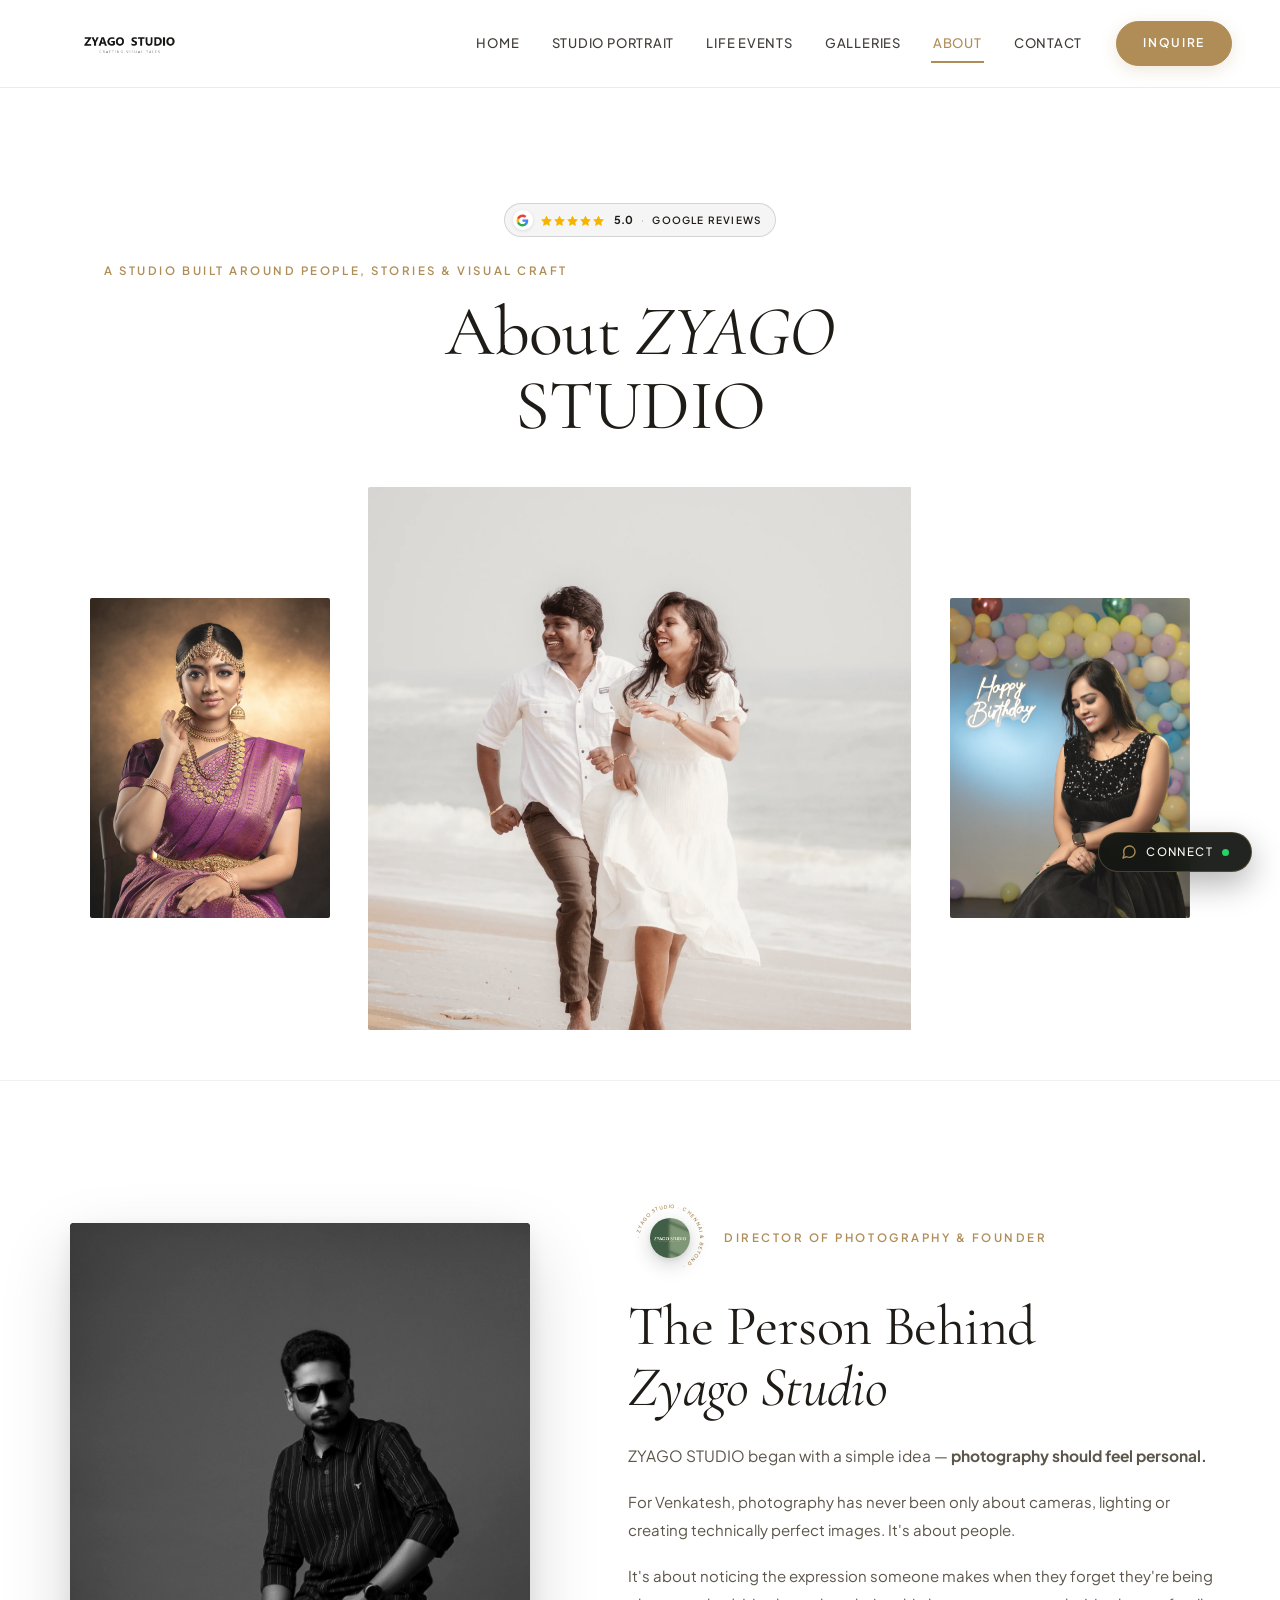
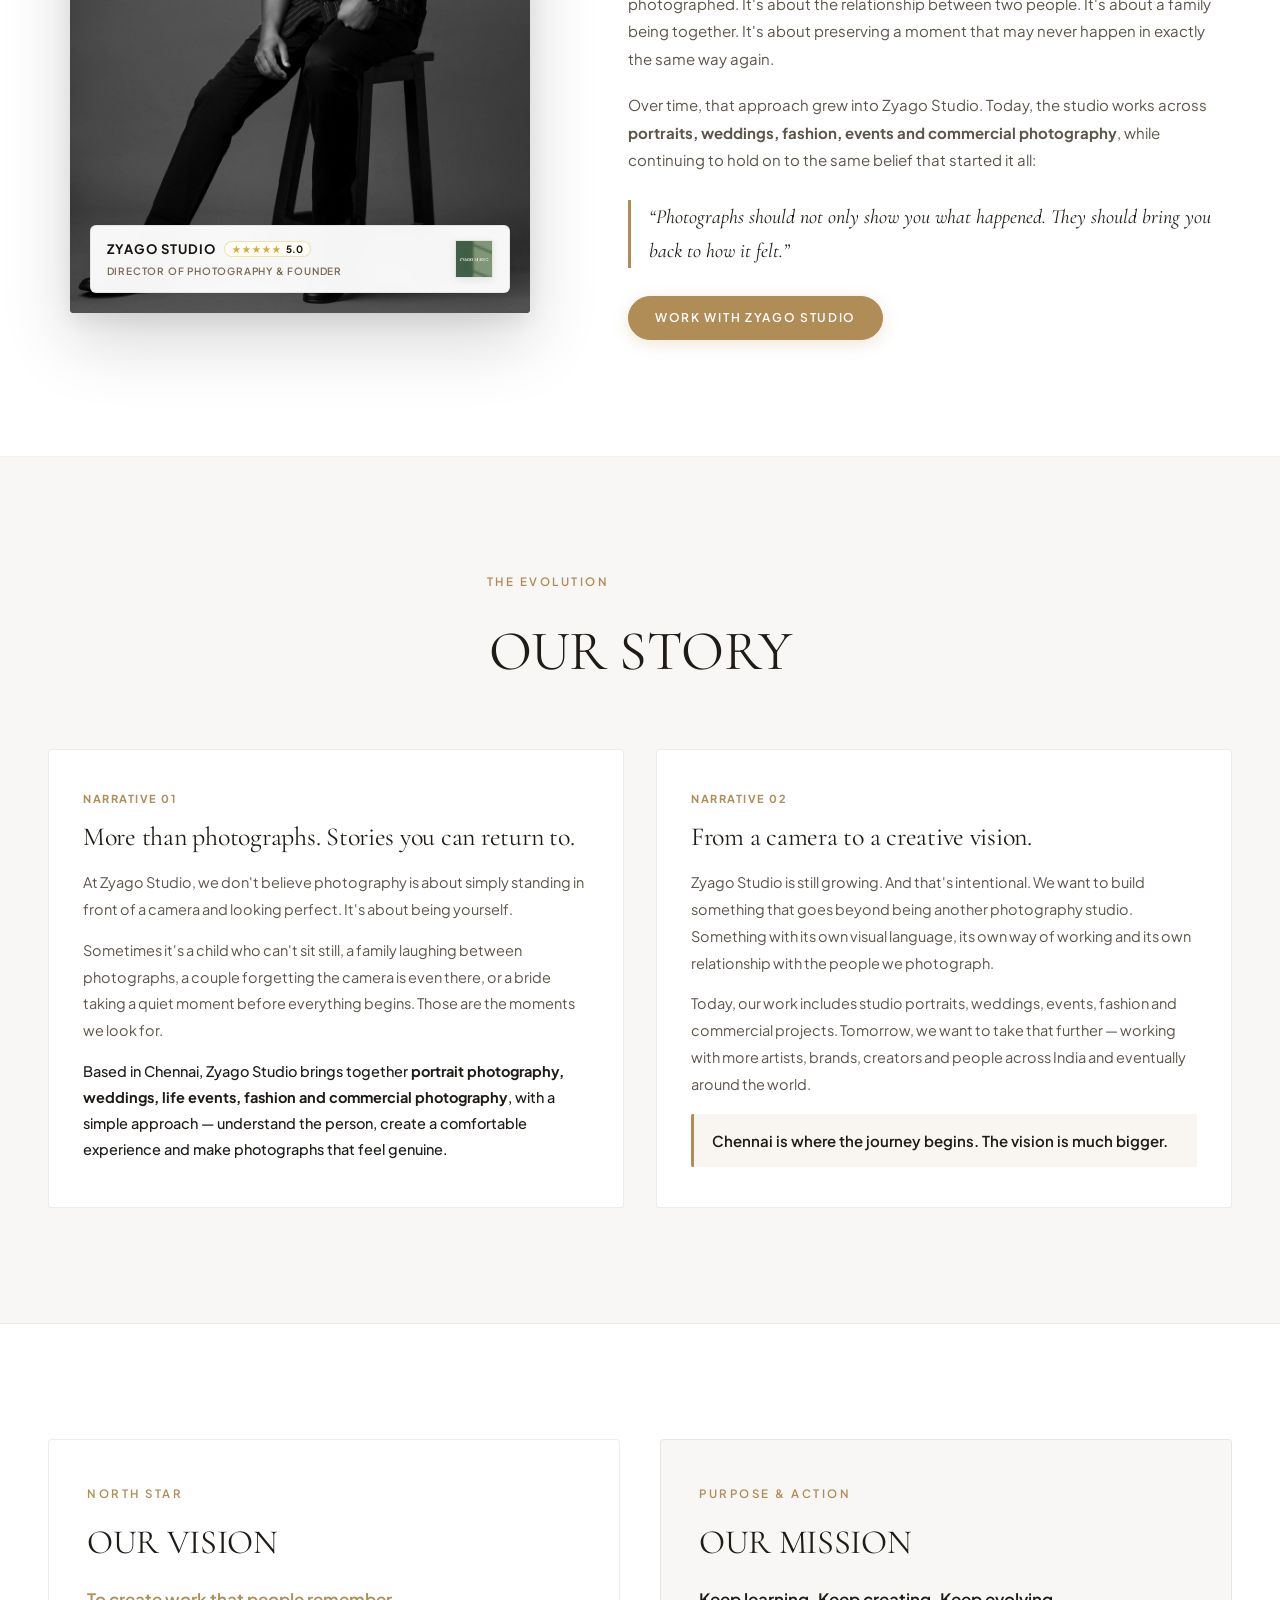
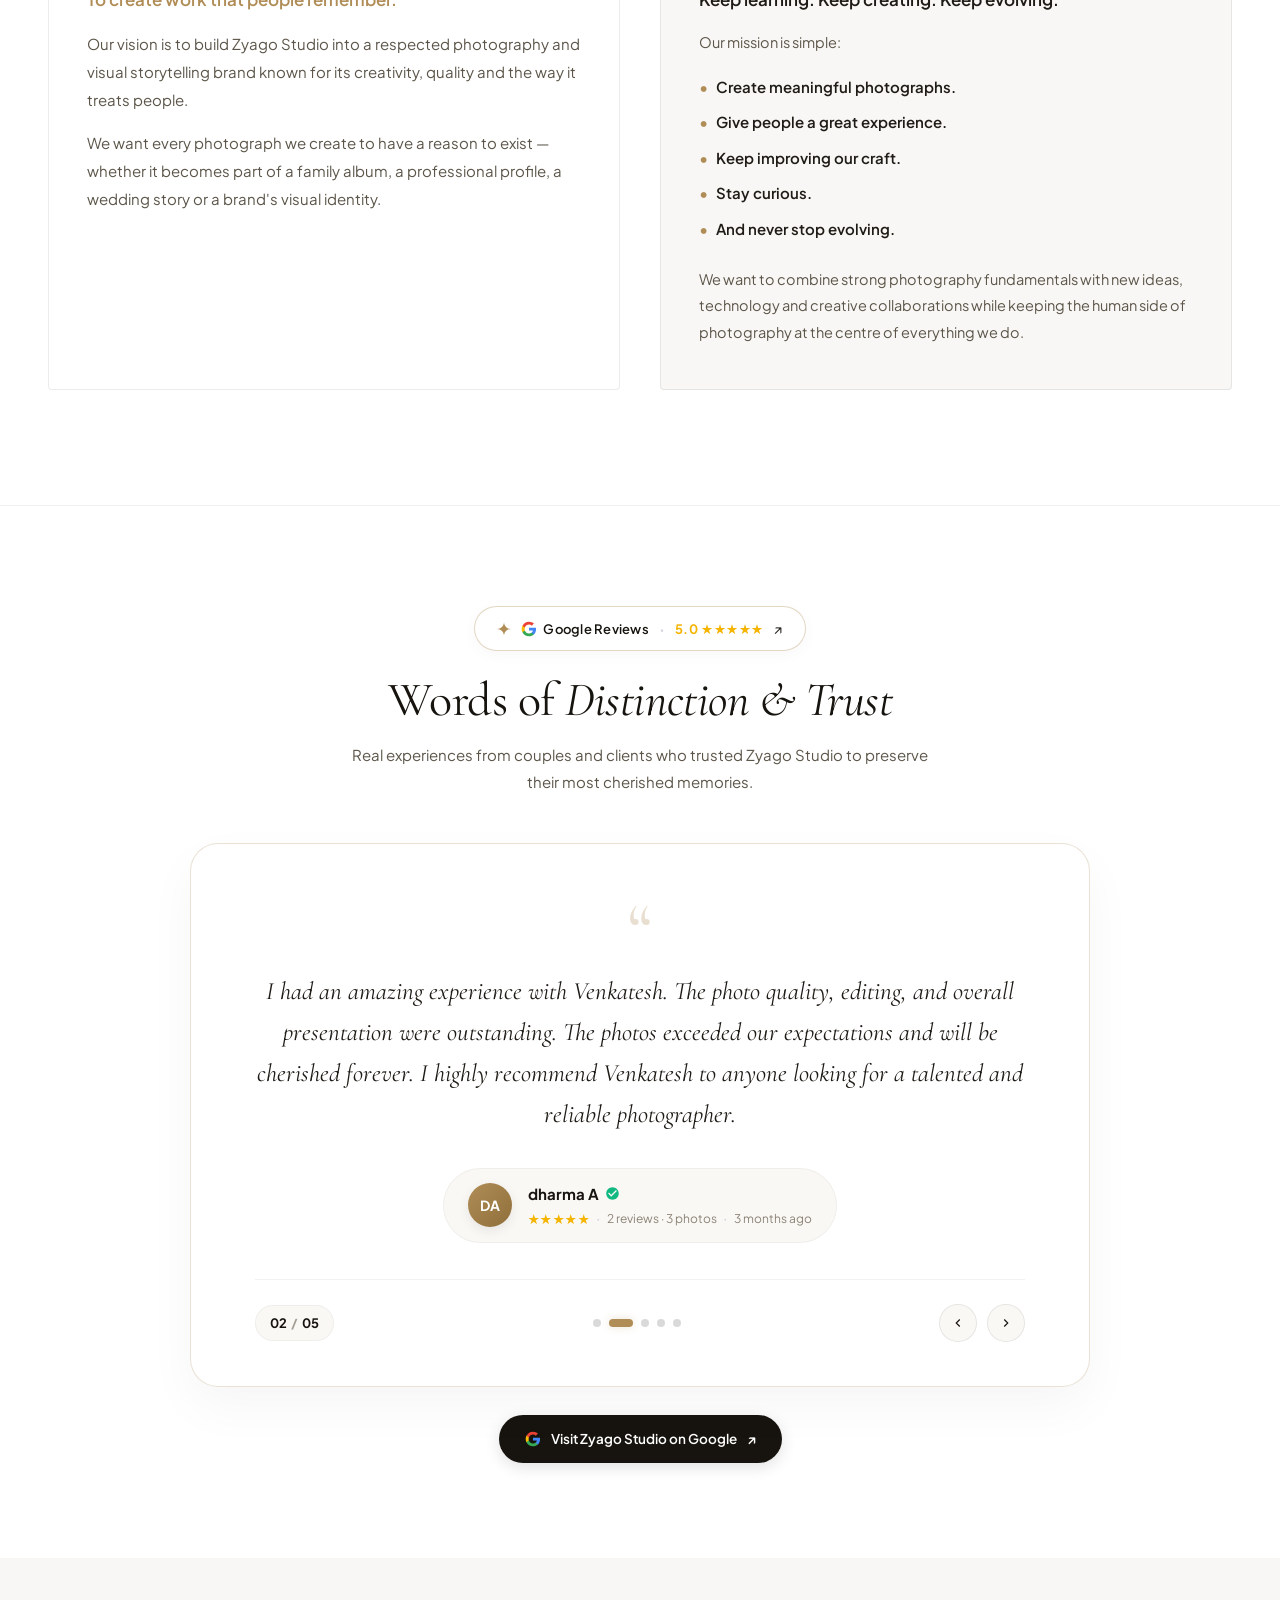
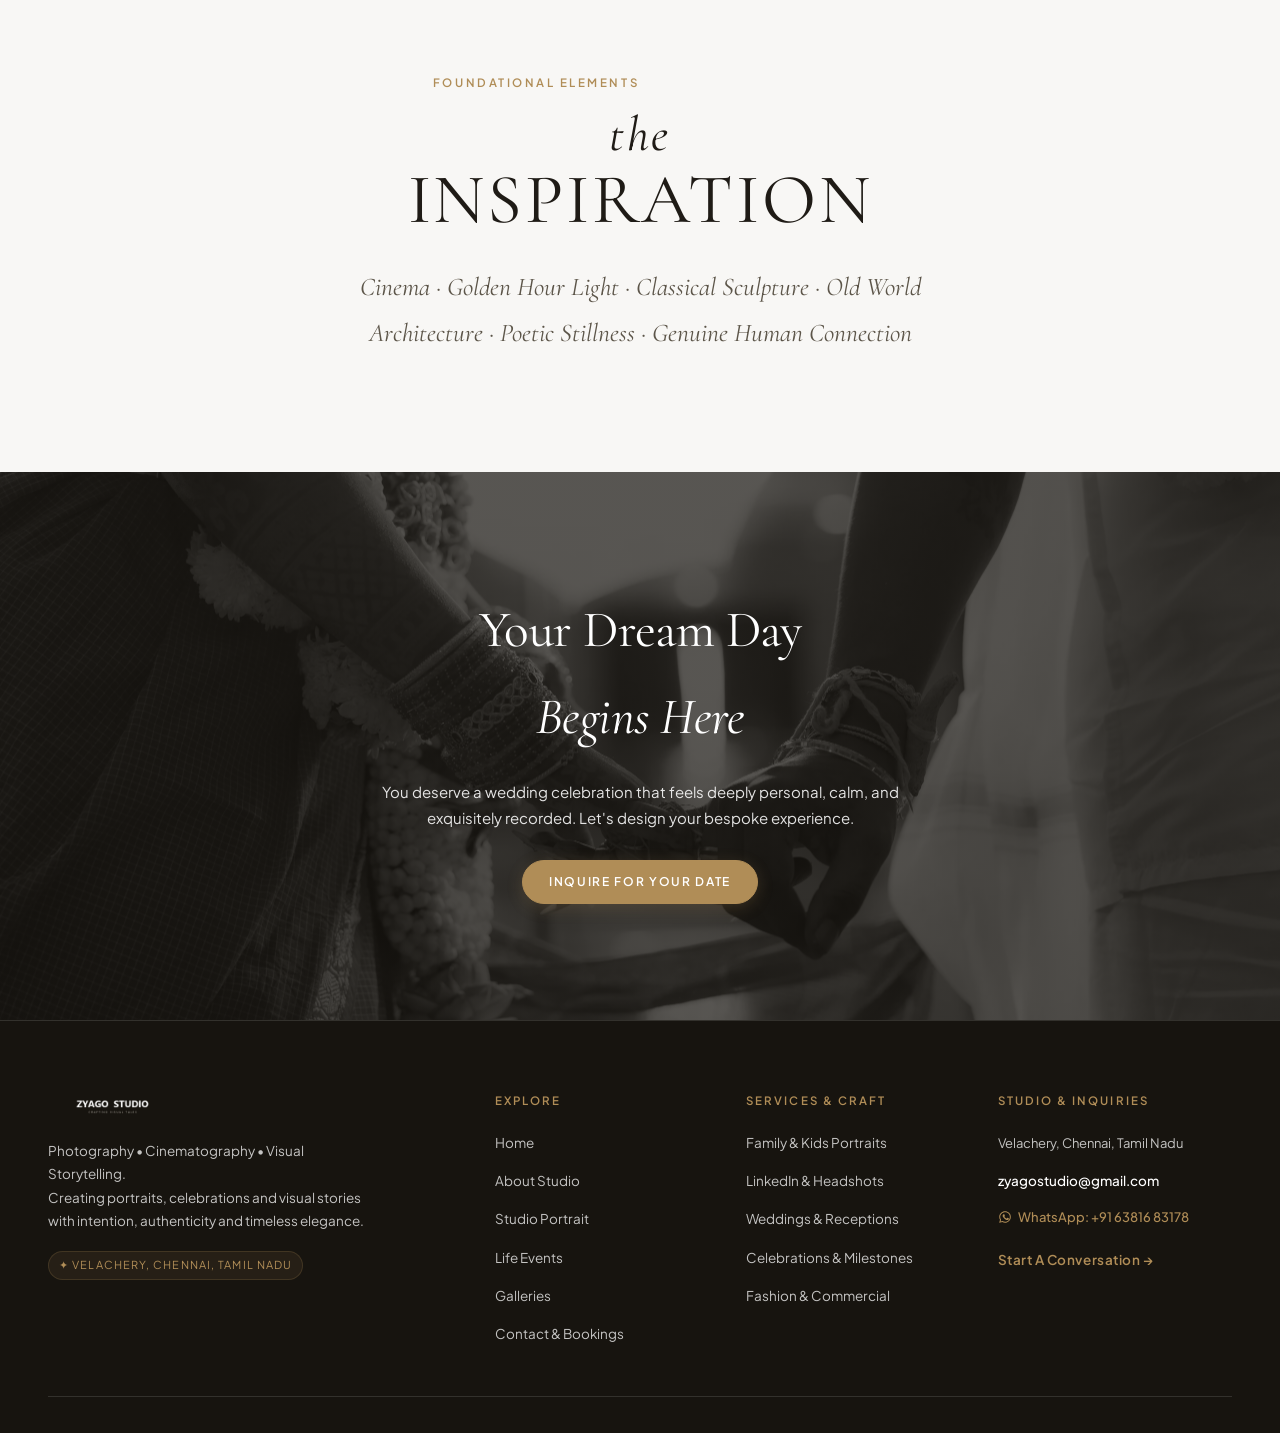
==== commit af69e0bd: "feat: integrate studio and event highlight masterworks across website" ====
--- a/pages/about.html
+++ b/pages/about.html
@@ -3,10 +3,45 @@
 <head>
   <meta charset="UTF-8">
   <meta name="viewport" content="width=device-width, initial-scale=1.0">
-  <title>About Zyago Studio | London Elopement &amp; Editorial Wedding Photographer</title>
-  <meta name="description" content="Meet Zyago Studio, London-based elopement and fine art wedding photographer. Discover the cinematic storytelling philosophy behind Zyago Studio.">
+  <title>About Zyago Studio | Portrait &amp; Wedding Photography Studio in Chennai</title>
+  <meta name="description" content="A Studio Built Around People, Stories &amp; Visual Craft. Discover the founding story, vision, and mission of Venkatesh &amp; Zyago Studio in Velachery, Chennai.">
+  <meta name="keywords" content="About Zyago Studio, Venkatesh photographer Chennai, founder Zyago Studio, photography studio in Chennai, portrait photographer Chennai, wedding photographer Chennai, photo studio Velachery">
+  <meta name="author" content="Venkatesh, Founder &amp; Director of Photography - Zyago Studio">
+  <link rel="canonical" href="https://zyagostudio.com/pages/about.html">
+
+  <!-- Geo & Local SEO Tags -->
+  <meta name="geo.region" content="IN-TN">
+  <meta name="geo.placename" content="Velachery, Chennai, Tamil Nadu">
+  <meta name="geo.position" content="12.9796126;80.22909">
+  <meta name="ICBM" content="12.9796126, 80.22909">
+
   <link rel="stylesheet" href="../css/style.css">
   <link rel="stylesheet" href="../css/responsive.css">
+
+  <!-- JSON-LD Structured Data: AboutPage & Person/Organization -->
+  <script type="application/ld+json">
+  {
+    "@context": "https://schema.org",
+    "@type": "AboutPage",
+    "mainEntity": {
+      "@type": "PhotographyStudio",
+      "name": "Zyago Studio",
+      "description": "A Studio Built Around People, Stories & Visual Craft. Contemporary photography and cinematography studio based in Velachery, Chennai.",
+      "founder": {
+        "@type": "Person",
+        "name": "Venkatesh",
+        "jobTitle": "Director of Photography & Founder"
+      },
+      "address": {
+        "@type": "PostalAddress",
+        "addressLocality": "Velachery, Chennai",
+        "addressRegion": "Tamil Nadu",
+        "addressCountry": "IN"
+      },
+      "telephone": "+916381683178"
+    }
+  }
+  </script>
 </head>
 <body>
 
@@ -64,7 +99,7 @@
 
     <div class="menu-overlay-brand">
       <img src="../assets/images/brand-logo.webp" alt="Zyago Studio Crest" class="menu-overlay-logo">
-      <span class="menu-overlay-tag">ZYAGO STUDIO</span>
+      <span class="menu-overlay-tag">ZYAGO STUDIO · CHENNAI</span>
     </div>
 
     <nav class="minimal-menu-nav">
@@ -80,21 +115,21 @@
       <div class="minimal-menu-socials">
         <a href="https://www.instagram.com/zyagostudio?igsi=MW1tZWFuN2djYThxdQ==" target="_blank" rel="noopener noreferrer" class="minimal-menu-social-link" aria-label="Zyago Studio on Instagram">
           <svg viewBox="0 0 24 24"><path d="M12 2.163c3.204 0 3.584.012 4.85.07 3.252.148 4.771 1.691 4.919 4.919.058 1.265.069 1.645.069 4.849 0 3.205-.012 3.584-.069 4.849-.149 3.225-1.664 4.771-4.919 4.919-1.266.058-1.644.07-4.85.07-3.204 0-3.584-.012-4.849-.07-3.26-.149-4.771-1.699-4.919-4.92-.058-1.265-.07-1.644-.07-4.849 0-3.204.013-3.583.07-4.849.149-3.227 1.664-4.771 4.919-4.919 1.266-.057 1.645-.069 4.849-.069zm0-2.163c-3.259 0-3.667.014-4.947.072-4.358.2-6.78 2.618-6.98 6.98-.059 1.281-.073 1.689-.073 4.948 0 3.259.014 3.668.072 4.948.2 4.358 2.618 6.78 6.98 6.98 1.281.058 1.689.072 4.948.072 3.259 0 3.668-.014 4.948-.072 4.354-.2 6.782-2.618 6.979-6.98.059-1.28.073-1.689.073-4.948 0-3.259-.014-3.667-.072-4.947-.196-4.354-2.617-6.78-6.979-6.98-1.281-.059-1.69-.073-4.949-.073zm0 5.838c-3.403 0-6.162 2.759-6.162 6.162s2.759 6.163 6.162 6.163 6.162-2.759 6.162-6.163c0-3.403-2.759-6.162-6.162-6.162zm0 10.162c-2.209 0-4-1.79-4-4 0-2.209 1.791-4 4-4s4 1.791 4 4c0 2.21-1.791 4-4 4zm6.406-11.845c-.796 0-1.441.645-1.441 1.44s.645 1.44 1.441 1.44c.795 0 1.439-.645 1.439-1.44s-.644-1.44-1.439-1.44z"/></svg>
-        <span>Instagram</span>
-      </a>
-      <a href="https://wa.me/916381683178" target="_blank" rel="noopener noreferrer" class="minimal-menu-social-link" aria-label="Zyago Studio on WhatsApp">
-        <svg viewBox="0 0 24 24"><path d="M12.04 2C6.58 2 2.13 6.45 2.13 11.91C2.13 13.66 2.59 15.36 3.45 16.86L2.05 22L7.3 20.62C8.75 21.41 10.38 21.83 12.04 21.83C17.5 21.83 21.95 17.38 21.95 11.92C21.95 9.27 20.92 6.78 19.05 4.91C17.18 3.03 14.69 2 12.04 2M12.05 3.67C14.25 3.67 16.31 4.53 17.87 6.09C19.42 7.65 20.28 9.72 20.28 11.92C20.28 16.46 16.58 20.15 12.04 20.15C10.56 20.15 9.11 19.76 7.85 19L7.55 18.83L4.43 19.65L5.26 16.61L5.06 16.29C4.24 15 3.8 13.47 3.8 11.91C3.81 7.37 7.5 3.67 12.05 3.67M9.53 7.34C9.36 7.34 9.08 7.41 8.84 7.67C8.61 7.94 7.94 8.57 7.94 9.87C7.94 11.17 8.89 12.43 9.02 12.6C9.15 12.78 10.87 15.42 13.5 16.56C14.13 16.83 14.62 17 15 17.13C15.65 17.33 16.24 17.3 16.71 17.23C17.23 17.15 18.31 16.58 18.54 15.93C18.77 15.28 18.77 14.73 18.7 14.61C18.63 14.5 18.46 14.43 18.2 14.3C17.94 14.17 16.68 13.55 16.45 13.46C16.21 13.38 16.05 13.34 15.88 13.6C15.71 13.86 15.23 14.43 15.08 14.61C14.94 14.78 14.79 14.8 14.53 14.67C14.27 14.54 13.44 14.27 12.45 13.39C11.69 12.7 11.17 11.86 11.02 11.6C10.88 11.34 11 11.2 11.13 11.07C11.25 10.95 11.39 10.77 11.53 10.61C11.66 10.45 11.71 10.33 11.79 10.16C11.88 10 11.84 9.86 11.77 9.73C11.71 9.6 11.2 8.35 10.98 7.84C10.78 7.34 10.57 7.41 10.41 7.41C10.26 7.4 10.08 7.39 9.91 7.39C9.74 7.39 9.53 7.34 9.53 7.34Z"/></svg>
-        <span>WhatsApp</span>
-      </a>
-    </div>
-    <a href="mailto:zyagostudio@gmail.com" style="color: var(--color-gold); font-size: 12px; text-decoration: none; letter-spacing: 0.05em;">zyagostudio@gmail.com</a>
+          <span>Instagram</span>
+        </a>
+        <a href="https://wa.me/916381683178" target="_blank" rel="noopener noreferrer" class="minimal-menu-social-link" aria-label="Zyago Studio on WhatsApp">
+          <svg viewBox="0 0 24 24"><path d="M12.04 2C6.58 2 2.13 6.45 2.13 11.91C2.13 13.66 2.59 15.36 3.45 16.86L2.05 22L7.3 20.62C8.75 21.41 10.38 21.83 12.04 21.83C17.5 21.83 21.95 17.38 21.95 11.92C21.95 9.27 20.92 6.78 19.05 4.91C17.18 3.03 14.69 2 12.04 2M12.05 3.67C14.25 3.67 16.31 4.53 17.87 6.09C19.42 7.65 20.28 9.72 20.28 11.92C20.28 16.46 16.58 20.15 12.04 20.15C10.56 20.15 9.11 19.76 7.85 19L7.55 18.83L4.43 19.65L5.26 16.61L5.06 16.29C4.24 15 3.8 13.47 3.8 11.91C3.81 7.37 7.5 3.67 12.05 3.67M9.53 7.34C9.36 7.34 9.08 7.41 8.84 7.67C8.61 7.94 7.94 8.57 7.94 9.87C7.94 11.17 8.89 12.43 9.02 12.6C9.15 12.78 10.87 15.42 13.5 16.56C14.13 16.83 14.62 17 15 17.13C15.65 17.33 16.24 17.3 16.71 17.23C17.23 17.15 18.31 16.58 18.54 15.93C18.77 15.28 18.77 14.73 18.7 14.61C18.63 14.5 18.46 14.43 18.2 14.3C17.94 14.17 16.68 13.55 16.45 13.46C16.21 13.38 16.05 13.34 15.88 13.6C15.71 13.86 15.23 14.43 15.08 14.61C14.94 14.78 14.79 14.8 14.53 14.67C14.27 14.54 13.44 14.27 12.45 13.39C11.69 12.7 11.17 11.86 11.02 11.6C10.88 11.34 11 11.2 11.13 11.07C11.25 10.95 11.39 10.77 11.53 10.61C11.66 10.45 11.71 10.33 11.79 10.16C11.88 10 11.84 9.86 11.77 9.73C11.71 9.6 11.2 8.35 10.98 7.84C10.78 7.34 10.57 7.41 10.41 7.41C10.26 7.4 10.08 7.39 9.91 7.39C9.74 7.39 9.53 7.34 9.53 7.34Z"/></svg>
+          <span>WhatsApp</span>
+        </a>
+      </div>
+      <a href="mailto:zyagostudio@gmail.com" style="color: var(--color-gold); font-size: 12px; text-decoration: none; letter-spacing: 0.05em;">zyagostudio@gmail.com</a>
     </div>
   </div>
 
   <main style="padding-top: var(--header-height);">
     
     <!-- ========================================================================
-         ABOUT HERO (Editorial Wedding & Elopement Showcase - Clean White & Minimal Luxury)
+         ABOUT HERO (Editorial Showcase - Clean White & Minimal Luxury)
          ======================================================================== -->
     <section class="section" style="background-color: #ffffff; text-align: center; padding-bottom: 50px;">
       <div class="container">
@@ -120,8 +155,9 @@
           <span class="hero-badge-text">Google Reviews</span>
         </a>
 
+        <p class="uppercase-track" style="margin-bottom: 14px;">A Studio Built Around People, Stories &amp; Visual Craft</p>
         <h1 style="font-size: clamp(38px, 5.5vw, 80px); line-height: 1.05; margin-bottom: 44px; letter-spacing: -0.01em;">
-          About <span class="italic">ZYAGO</span><br>PHOTOGRAPHY
+          About <span class="italic">ZYAGO</span><br>STUDIO
         </h1>
 
         <div class="about-hero-triptych">
@@ -171,7 +207,7 @@
           <div class="founder-curtain-wrapper">
             <div class="founder-curtain-container" id="founderCurtainCard">
               <div class="founder-curtain-wipe" aria-hidden="true"></div>
-              <img src="../assets/images/brand/brand-director-seal.webp" alt="Founder & Director of Photography, Zyago Studio" class="founder-curtain-img" loading="lazy">
+              <img src="../assets/images/brand/brand-director-seal.webp" alt="Venkatesh - Founder &amp; Director of Photography, Zyago Studio" class="founder-curtain-img" loading="lazy">
               
               <div class="founder-curtain-badge">
                 <div class="founder-badge-content">
@@ -182,7 +218,7 @@
                       <span class="rating-num">5.0</span>
                     </span>
                   </div>
-                  <div class="founder-badge-role">Founder &amp; Director of Photography</div>
+                  <div class="founder-badge-role">Director of Photography &amp; Founder</div>
                 </div>
                 <img src="../assets/images/brand-logo.webp" alt="Zyago Studio Seal" class="founder-badge-logo">
               </div>
@@ -192,9 +228,9 @@
           <!-- Single Tight Narrative -->
           <div>
             <div class="brand-emblem-badge-wrap">
-              <div class="circular-brand-badge badge-sm" aria-label="Zyago Studio Crest">
+              <div class="circular-brand-badge badge-sm" aria-label="Zyago Studio Emblem">
                 <div class="badge-logo-center">
-                  <img src="../assets/images/brand-logo.webp" alt="Zyago Studio Crest">
+                  <img src="../assets/images/brand-logo.webp" alt="Zyago Studio Logo">
                 </div>
                 <svg class="badge-rotating-text" viewBox="0 0 140 140">
                   <defs>
@@ -202,25 +238,145 @@
                   </defs>
                   <text>
                     <textPath href="#aboutCirclePath" startOffset="0%">
-                      · ZYAGO STUDIO · LONDON &amp; WORLDWIDE ·
+                      · ZYAGO STUDIO · CHENNAI &amp; BEYOND ·
                     </textPath>
                   </text>
                 </svg>
               </div>
-              <span class="uppercase-track" style="margin-bottom: 0;">Founder &amp; Visionary</span>
+              <span class="uppercase-track" style="margin-bottom: 0;">Director of Photography &amp; Founder</span>
             </div>
             <h2 style="font-size: clamp(34px, 4.4vw, 62px); line-height: 1.08; margin-bottom: 24px; letter-spacing: -0.01em;">
-              A Lifelong Devotion<br><span class="italic">To Cinematic Truth</span>
+              The Person Behind<br><span class="italic">Zyago Studio</span>
             </h2>
             
+            <p style="font-size: 15.5px; color: var(--text-dark-secondary); line-height: 1.85; margin-bottom: 18px;">
+              ZYAGO STUDIO began with a simple idea — <strong>photography should feel personal.</strong>
+            </p>
             <p style="font-size: 15px; color: var(--text-dark-secondary); line-height: 1.85; margin-bottom: 18px;">
-              My work begins with an unyielding reverence for cinema, light, and authentic human connection. As the founder and Director of Photography at Zyago Studio, my approach strips away rigid artificial poses to capture the subtle glances, unspoken tenderness, and electric energy that define your story.
-            </p>
-            <p style="font-size: 15px; color: var(--text-dark-secondary); line-height: 1.85; margin-bottom: 28px;">
-              From our bespoke London studio sessions to grand destination weddings across Europe and worldwide, I curate an unhurried, collaborative atmosphere where every frame is crafted as a timeless heirloom of quiet elegance.
-            </p>
+              For Venkatesh, photography has never been only about cameras, lighting or creating technically perfect images. It's about people.
+            </p>
+            <p style="font-size: 15px; color: var(--text-dark-secondary); line-height: 1.85; margin-bottom: 18px;">
+              It's about noticing the expression someone makes when they forget they're being photographed. It's about the relationship between two people. It's about a family being together. It's about preserving a moment that may never happen in exactly the same way again.
+            </p>
+            <p style="font-size: 15px; color: var(--text-dark-secondary); line-height: 1.85; margin-bottom: 26px;">
+              Over time, that approach grew into Zyago Studio. Today, the studio works across <strong>portraits, weddings, fashion, events and commercial photography</strong>, while continuing to hold on to the same belief that started it all:
+            </p>
+
+            <blockquote style="font-family: var(--font-serif); font-size: 20px; font-style: italic; color: var(--text-dark); border-left: 3px solid var(--color-gold); padding-left: 18px; margin-bottom: 28px;">
+              “Photographs should not only show you what happened. They should bring you back to how it felt.”
+            </blockquote>
 
             <a href="contact.html" class="btn-contact">Work With Zyago Studio</a>
+          </div>
+
+        </div>
+      </div>
+    </section>
+
+    <!-- ========================================================================
+         OUR STORY (VERSION 01 & VERSION 02)
+         ======================================================================== -->
+    <section class="section" style="background-color: var(--bg-warm-stone); border-bottom: 1px solid rgba(23, 20, 15, 0.06);">
+      <div class="container">
+        <div style="text-align: center; max-width: 760px; margin: 0 auto 50px;" class="reveal-on-scroll">
+          <p class="uppercase-track" style="margin-bottom: 12px;">The Evolution</p>
+          <h2 style="font-family: var(--font-serif); font-size: clamp(34px, 4.4vw, 56px); margin-bottom: 16px;">OUR STORY</h2>
+        </div>
+
+        <div style="display: grid; grid-template-columns: repeat(auto-fit, minmax(320px, 1fr)); gap: 32px;" class="reveal-on-scroll">
+          
+          <!-- Story Block 01 -->
+          <div style="background: #ffffff; padding: 40px 34px; border-radius: 4px; border: 1px solid rgba(23, 20, 15, 0.08);">
+            <span style="font-size: 11px; font-weight: 700; letter-spacing: 1.5px; color: var(--color-gold); text-transform: uppercase; display: block; margin-bottom: 12px;">Narrative 01</span>
+            <h3 style="font-family: var(--font-serif); font-size: 26px; margin-bottom: 16px; color: var(--text-dark); line-height: 1.25;">
+              More than photographs. Stories you can return to.
+            </h3>
+            <p style="font-size: 14.5px; color: var(--text-dark-secondary); line-height: 1.85; margin-bottom: 14px;">
+              At Zyago Studio, we don't believe photography is about simply standing in front of a camera and looking perfect. It's about being yourself.
+            </p>
+            <p style="font-size: 14.5px; color: var(--text-dark-secondary); line-height: 1.85; margin-bottom: 14px;">
+              Sometimes it's a child who can't sit still, a family laughing between photographs, a couple forgetting the camera is even there, or a bride taking a quiet moment before everything begins. Those are the moments we look for.
+            </p>
+            <p style="font-size: 14.5px; color: var(--text-dark); font-weight: 500; line-height: 1.8; margin-bottom: 0;">
+              Based in Chennai, Zyago Studio brings together <strong>portrait photography, weddings, life events, fashion and commercial photography</strong>, with a simple approach — understand the person, create a comfortable experience and make photographs that feel genuine.
+            </p>
+          </div>
+
+          <!-- Story Block 02 -->
+          <div style="background: #ffffff; padding: 40px 34px; border-radius: 4px; border: 1px solid rgba(23, 20, 15, 0.08);">
+            <span style="font-size: 11px; font-weight: 700; letter-spacing: 1.5px; color: var(--color-gold); text-transform: uppercase; display: block; margin-bottom: 12px;">Narrative 02</span>
+            <h3 style="font-family: var(--font-serif); font-size: 26px; margin-bottom: 16px; color: var(--text-dark); line-height: 1.25;">
+              From a camera to a creative vision.
+            </h3>
+            <p style="font-size: 14.5px; color: var(--text-dark-secondary); line-height: 1.85; margin-bottom: 14px;">
+              Zyago Studio is still growing. And that's intentional. We want to build something that goes beyond being another photography studio. Something with its own visual language, its own way of working and its own relationship with the people we photograph.
+            </p>
+            <p style="font-size: 14.5px; color: var(--text-dark-secondary); line-height: 1.85; margin-bottom: 16px;">
+              Today, our work includes studio portraits, weddings, events, fashion and commercial projects. Tomorrow, we want to take that further — working with more artists, brands, creators and people across India and eventually around the world.
+            </p>
+            <div style="background: rgba(176, 141, 87, 0.08); border-left: 3px solid var(--color-gold); padding: 14px 18px; border-radius: 2px;">
+              <p style="font-size: 15px; font-weight: 600; color: var(--text-dark); margin: 0;">
+                Chennai is where the journey begins. The vision is much bigger.
+              </p>
+            </div>
+          </div>
+
+        </div>
+      </div>
+    </section>
+
+    <!-- ========================================================================
+         OUR VISION & OUR MISSION
+         ======================================================================== -->
+    <section class="section" style="background-color: #ffffff; border-bottom: 1px solid rgba(23, 20, 15, 0.06);">
+      <div class="container">
+        <div style="display: grid; grid-template-columns: repeat(auto-fit, minmax(320px, 1fr)); gap: 40px;" class="reveal-on-scroll">
+          
+          <!-- Vision Card -->
+          <div style="border: 1px solid rgba(23, 20, 15, 0.08); border-radius: 4px; padding: 44px 38px; background: #ffffff;">
+            <p class="uppercase-track" style="margin-bottom: 10px;">North Star</p>
+            <h2 style="font-family: var(--font-serif); font-size: 34px; margin-bottom: 14px; color: var(--text-dark);">OUR VISION</h2>
+            <p style="font-size: 17px; font-weight: 600; color: var(--color-gold); margin-bottom: 16px;">
+              To create work that people remember.
+            </p>
+            <p style="font-size: 15px; color: var(--text-dark-secondary); line-height: 1.85; margin-bottom: 16px;">
+              Our vision is to build Zyago Studio into a respected photography and visual storytelling brand known for its creativity, quality and the way it treats people.
+            </p>
+            <p style="font-size: 15px; color: var(--text-dark-secondary); line-height: 1.85; margin-bottom: 0;">
+              We want every photograph we create to have a reason to exist — whether it becomes part of a family album, a professional profile, a wedding story or a brand's visual identity.
+            </p>
+          </div>
+
+          <!-- Mission Card -->
+          <div style="border: 1px solid rgba(23, 20, 15, 0.08); border-radius: 4px; padding: 44px 38px; background: var(--bg-warm-stone);">
+            <p class="uppercase-track" style="margin-bottom: 10px;">Purpose &amp; Action</p>
+            <h2 style="font-family: var(--font-serif); font-size: 34px; margin-bottom: 14px; color: var(--text-dark);">OUR MISSION</h2>
+            <p style="font-size: 17px; font-weight: 600; color: var(--text-dark); margin-bottom: 16px;">
+              Keep learning. Keep creating. Keep evolving.
+            </p>
+            <p style="font-size: 14.5px; color: var(--text-dark-secondary); line-height: 1.7; margin-bottom: 14px;">
+              Our mission is simple:
+            </p>
+            <ul style="list-style: none; padding: 0; margin: 0 0 20px;">
+              <li style="padding: 5px 0; font-size: 15px; font-weight: 600; color: var(--text-dark); display: flex; align-items: center; gap: 8px;">
+                <span style="color: var(--color-gold);">•</span> Create meaningful photographs.
+              </li>
+              <li style="padding: 5px 0; font-size: 15px; font-weight: 600; color: var(--text-dark); display: flex; align-items: center; gap: 8px;">
+                <span style="color: var(--color-gold);">•</span> Give people a great experience.
+              </li>
+              <li style="padding: 5px 0; font-size: 15px; font-weight: 600; color: var(--text-dark); display: flex; align-items: center; gap: 8px;">
+                <span style="color: var(--color-gold);">•</span> Keep improving our craft.
+              </li>
+              <li style="padding: 5px 0; font-size: 15px; font-weight: 600; color: var(--text-dark); display: flex; align-items: center; gap: 8px;">
+                <span style="color: var(--color-gold);">•</span> Stay curious.
+              </li>
+              <li style="padding: 5px 0; font-size: 15px; font-weight: 600; color: var(--text-dark); display: flex; align-items: center; gap: 8px;">
+                <span style="color: var(--color-gold);">•</span> And never stop evolving.
+              </li>
+            </ul>
+            <p style="font-size: 14.5px; color: var(--text-dark-secondary); line-height: 1.8; margin-bottom: 0;">
+              We want to combine strong photography fundamentals with new ideas, technology and creative collaborations while keeping the human side of photography at the centre of everything we do.
+            </p>
           </div>
 
         </div>
@@ -485,39 +641,41 @@
         <div>
           <img src="../assets/images/logo-white.png" alt="Zyago Studio" class="footer-brand-logo">
           <p class="footer-brand-desc">
-            London-based elopement and editorial wedding photography studio capturing timeless stories worldwide with intentional elegance.
+            Photography • Cinematography • Visual Storytelling.<br>
+            Creating portraits, celebrations and visual stories with intention, authenticity and timeless elegance.
           </p>
           <div class="footer-location-tag">
-            <span>✦ London · Lake Como · Worldwide</span>
+            <span>✦ Velachery, Chennai, Tamil Nadu</span>
           </div>
         </div>
 
         <div>
-          <h4 class="footer-col-title">Navigation</h4>
+          <h4 class="footer-col-title">Explore</h4>
           <ul class="footer-links">
             <li><a href="../index.html">Home</a></li>
+            <li><a href="about.html">About Studio</a></li>
             <li><a href="studio-portrait.html">Studio Portrait</a></li>
             <li><a href="life-events.html">Life Events</a></li>
             <li><a href="galleries.html">Galleries</a></li>
-            <li><a href="about.html">About Studio</a></li>
-            <li><a href="contact.html">Contact &amp; Inquiries</a></li>
+            <li><a href="contact.html">Contact &amp; Bookings</a></li>
           </ul>
         </div>
 
         <div>
-          <h4 class="footer-col-title">Portfolio</h4>
+          <h4 class="footer-col-title">Services &amp; Craft</h4>
           <ul class="footer-links">
-            <li><a href="galleries.html">London Elopements</a></li>
-            <li><a href="galleries.html">Destination Weddings</a></li>
-            <li><a href="studio-portrait.html">Editorial Studio</a></li>
+            <li><a href="studio-portrait.html">Family &amp; Kids Portraits</a></li>
+            <li><a href="studio-portrait.html">LinkedIn &amp; Headshots</a></li>
+            <li><a href="life-events.html">Weddings &amp; Receptions</a></li>
             <li><a href="life-events.html">Celebrations &amp; Milestones</a></li>
+            <li><a href="studio-portrait.html">Fashion &amp; Commercial</a></li>
           </ul>
         </div>
 
         <div>
-          <h4 class="footer-col-title">Inquiries &amp; Direct</h4>
+          <h4 class="footer-col-title">Studio &amp; Inquiries</h4>
           <ul class="footer-links">
-            <li><span style="color: var(--text-light-secondary); font-size: 13px;">London &amp; Worldwide Commissions</span></li>
+            <li><span style="color: var(--text-light-secondary); font-size: 13px;">Velachery, Chennai, Tamil Nadu</span></li>
             <li><a href="mailto:zyagostudio@gmail.com" class="footer-inquiry-email">zyagostudio@gmail.com</a></li>
             <li>
               <a href="https://wa.me/916381683178" target="_blank" rel="noopener noreferrer" style="color: var(--color-gold); font-size: 13px; font-weight: 500; display: inline-flex; align-items: center; gap: 6px; text-decoration: none;">
--- a/css/style.css
+++ b/css/style.css
@@ -118,13 +118,13 @@
    Ultra-Smooth Ambient Breathing & Hardware-Accelerated Interactive Zoom
    ========================================================================== */
 
-/* Keyframes for subtle organic breathing zoom (feels genuinely alive) */
+/* Keyframes for subtle organic breathing zoom in & zoom out (feels genuinely alive) */
 @keyframes livePhotoBreathe {
   0% {
     transform: scale(1.0);
   }
   50% {
-    transform: scale(1.045);
+    transform: scale(1.05);
   }
   100% {
     transform: scale(1.0);
@@ -133,13 +133,13 @@
 
 @keyframes livePhotoBreatheAlt {
   0% {
-    transform: scale(1.045);
+    transform: scale(1.05);
   }
   50% {
     transform: scale(1.0);
   }
   100% {
-    transform: scale(1.045);
+    transform: scale(1.05);
   }
 }
 
@@ -147,6 +147,7 @@
 .editorial-card-img-wrap,
 .gallery-item,
 .sophie-card-media,
+.sophie-profile-card,
 .exp-card-media,
 .experience-card-item,
 .media-block-wrap,
@@ -158,6 +159,8 @@
 .about-hero-center-img,
 .about-slideshow-container,
 .founder-curtain-container,
+.maps-media-slider,
+.maps-card-media-wrap,
 .stagger-col {
   overflow: hidden !important;
   position: relative;
@@ -176,6 +179,7 @@
 .footer-insta-item img,
 .exp-card-media img,
 .media-block-wrap img,
+.maps-card-photo,
 .founder-curtain-img {
   filter: contrast(102%) brightness(98%) sepia(6%);
   will-change: transform;
@@ -184,8 +188,8 @@
   backface-visibility: hidden;
   -webkit-transform: translateZ(0);
   transform: translateZ(0);
-  animation: livePhotoBreathe 12s cubic-bezier(0.45, 0.05, 0.55, 0.95) infinite;
-  transition: transform 0.8s var(--ease-luxury), filter 0.6s var(--ease-luxury);
+  animation: livePhotoBreathe 11s cubic-bezier(0.42, 0, 0.58, 1) infinite;
+  transition: transform 0.95s cubic-bezier(0.25, 1, 0.5, 1), filter 0.6s cubic-bezier(0.25, 1, 0.5, 1);
 }
 
 /* Alternate rhythm & negative delay for alternating items to prevent mechanical synchrony */
@@ -193,29 +197,37 @@
 .editorial-card:nth-child(even) .editorial-card-video,
 .editorial-card:nth-child(even) img,
 .footer-story-slide:nth-child(even) img,
-.about-collage-item:nth-child(even) img {
+.about-collage-item:nth-child(even) img,
+.sophie-profile-card:nth-child(even) .sophie-portrait-img {
   animation-name: livePhotoBreatheAlt;
-  animation-duration: 14s;
+  animation-duration: 13s;
   animation-delay: -3.5s;
 }
 
 .gallery-item:nth-child(3n) img,
 .footer-story-slide:nth-child(3n) img {
-  animation-duration: 13s;
+  animation-duration: 12s;
   animation-delay: -6s;
 }
 
-/* Interactive magnification on hover overrides ambient breathing smoothly */
+/* Interactive magnification on hover: smooth zoom-in on enter, smooth zoom-out on leave */
 .gallery-item:hover img,
 .editorial-card:hover .editorial-card-video,
 .editorial-card:hover img,
 .sophie-profile-card:hover .sophie-portrait-img,
+.sophie-card-media:hover .sophie-portrait-img,
 .footer-story-slide:hover img,
 .footer-insta-item:hover img,
 .about-collage-item:hover img,
-.experience-card-item:hover .exp-card-media img {
-  animation-play-state: paused;
-  transform: scale(1.075) !important;
+.about-portrait-wrap:hover img,
+.experience-card-item:hover .exp-card-media img,
+.maps-media-slider:hover .maps-card-photo,
+.maps-card-media-wrap:hover .maps-card-photo,
+.about-hero-center-img:hover .about-slide.active,
+.about-hero-aux-img:hover .about-slide.active,
+.curated-photo:hover {
+  animation: none !important;
+  transform: scale(1.085) !important;
 }
 
 /* --------------------------------------------------------------------------
@@ -1467,7 +1479,7 @@
   transition: transform 0.4s var(--ease-luxury), box-shadow 0.4s ease, border-color 0.4s ease;
 }
 
-/* Smooth Image De-Zoom Settling */
+/* Smooth Image Filter Settling */
 .editorial-card-img-wrap img,
 .editorial-card-img-wrap video,
 .experience-card-img-wrap img,
@@ -1478,9 +1490,8 @@
 .media-block-wrap video,
 .gallery-item img,
 .footer-insta-item img {
-  transform: scale(1.1);
   filter: contrast(99%) brightness(95%);
-  transition: transform 1.2s var(--ease-luxury), filter 0.8s ease, opacity 0.8s ease;
+  transition: transform 0.95s cubic-bezier(0.25, 1, 0.5, 1), filter 0.8s ease, opacity 0.8s ease;
   will-change: transform, filter;
 }
 
@@ -1493,17 +1504,7 @@
 .media-block-wrap.is-revealed img,
 .gallery-item.is-revealed img,
 .footer-insta-item.is-revealed img {
-  transform: scale(1);
   filter: contrast(102%) brightness(98%) sepia(6%);
-}
-
-/* Hover scales still smoothly work */
-.editorial-card:hover .editorial-card-img-wrap video,
-.editorial-card:hover .editorial-card-img-wrap img,
-.experience-process-card:hover .experience-card-img-wrap img,
-.gallery-item:hover img,
-.footer-insta-item:hover img {
-  transform: scale(1.06) !important;
 }
 
 /* Shimmer Sweep Animation on Image Entry */
@@ -2665,10 +2666,6 @@
   aspect-ratio: 16 / 10.5;
 }
 
-.gallery-item:hover img {
-  transform: scale(1.03);
-}
-
 .gallery-item-overlay {
   position: absolute;
   inset: 0;
@@ -2861,7 +2858,7 @@
   object-fit: cover;
   object-position: center center;
   opacity: 0;
-  transition: opacity 0.8s cubic-bezier(0.4, 0, 0.2, 1);
+  transition: opacity 0.8s cubic-bezier(0.4, 0, 0.2, 1), transform 0.95s cubic-bezier(0.25, 1, 0.5, 1);
   pointer-events: none;
 }
 
@@ -5714,7 +5711,7 @@
   object-fit: cover;
   opacity: 0;
   visibility: hidden;
-  transition: opacity 0.5s ease;
+  transition: opacity 0.5s ease, transform 0.95s cubic-bezier(0.25, 1, 0.5, 1);
 }
 
 .maps-card-photo.active {
@@ -5881,6 +5878,268 @@
   box-shadow: 0 2px 10px rgba(0, 208, 132, 0.35);
 }
 
+/* ==========================================================================
+   ZYAGO STUDIO CONTENT REF_V2 COMPONENTS (Pillars, Founder, FAQ)
+   ========================================================================== */
+
+/* 1. WHY ZYAGO STUDIO (6 PILLARS) */
+.zyago-pillars-section {
+  background-color: var(--bg-warm-stone);
+  padding: 100px 0;
+  border-top: 1px solid var(--border-light);
+  border-bottom: 1px solid var(--border-light);
+}
+
+.zyago-pillars-header {
+  text-align: center;
+  max-width: 780px;
+  margin: 0 auto 60px;
+}
+
+.zyago-pillars-header .uppercase-track {
+  margin-bottom: 14px;
+}
+
+.zyago-pillars-title {
+  font-family: var(--font-serif);
+  font-size: clamp(34px, 4.4vw, 56px);
+  line-height: 1.15;
+  color: var(--text-dark);
+  margin-bottom: 20px;
+  letter-spacing: -0.01em;
+}
+
+.zyago-pillars-desc {
+  font-size: 15.5px;
+  color: var(--text-dark-secondary);
+  line-height: 1.85;
+}
+
+.zyago-pillars-grid {
+  display: grid;
+  grid-template-columns: repeat(3, 1fr);
+  gap: 28px;
+}
+
+@media (max-width: 992px) {
+  .zyago-pillars-grid {
+    grid-template-columns: repeat(2, 1fr);
+    gap: 20px;
+  }
+}
+
+@media (max-width: 640px) {
+  .zyago-pillars-grid {
+    grid-template-columns: 1fr;
+    gap: 16px;
+  }
+}
+
+.zyago-pillar-card {
+  background: #ffffff;
+  border: 1px solid rgba(23, 20, 15, 0.08);
+  border-radius: 4px;
+  padding: 34px 28px;
+  transition: all 0.35s var(--ease-luxury);
+  position: relative;
+  overflow: hidden;
+}
+
+.zyago-pillar-card::before {
+  content: "";
+  position: absolute;
+  top: 0;
+  left: 0;
+  width: 100%;
+  height: 3px;
+  background: var(--color-gold);
+  opacity: 0;
+  transition: opacity 0.3s ease;
+}
+
+.zyago-pillar-card:hover {
+  transform: translateY(-4px);
+  box-shadow: 0 16px 36px rgba(23, 20, 15, 0.06);
+  border-color: var(--border-gold);
+}
+
+.zyago-pillar-card:hover::before {
+  opacity: 1;
+}
+
+.zyago-pillar-num {
+  font-family: var(--font-sans);
+  font-size: 13px;
+  font-weight: 700;
+  letter-spacing: 1.5px;
+  color: var(--color-gold);
+  margin-bottom: 12px;
+  text-transform: uppercase;
+}
+
+.zyago-pillar-heading {
+  font-family: var(--font-serif);
+  font-size: 24px;
+  font-weight: 500;
+  color: var(--text-dark);
+  margin-bottom: 12px;
+  line-height: 1.25;
+}
+
+.zyago-pillar-text {
+  font-size: 14.5px;
+  color: var(--text-dark-secondary);
+  line-height: 1.75;
+  margin: 0;
+}
+
+/* 2. FOUNDER SECTION SPOTLIGHT */
+.zyago-founder-section {
+  background-color: #ffffff;
+  padding: 100px 0;
+}
+
+.zyago-founder-quote-banner {
+  background: var(--bg-charcoal);
+  color: #ffffff;
+  border-radius: 4px;
+  padding: 44px 50px;
+  margin-top: 50px;
+  text-align: center;
+  position: relative;
+  overflow: hidden;
+  border-left: 4px solid var(--color-gold);
+}
+
+.zyago-founder-quote-text {
+  font-family: var(--font-serif);
+  font-size: clamp(22px, 2.8vw, 32px);
+  font-style: italic;
+  line-height: 1.4;
+  margin: 0 auto 12px;
+  max-width: 900px;
+  color: #ffffff;
+}
+
+.zyago-founder-quote-author {
+  font-size: 12px;
+  letter-spacing: 2px;
+  text-transform: uppercase;
+  color: var(--color-gold);
+  font-weight: 600;
+}
+
+/* 3. FAQ ACCORDION SECTION */
+.zyago-faq-section {
+  background-color: #ffffff;
+  padding: 100px 0;
+  border-top: 1px solid var(--border-light);
+}
+
+.zyago-faq-container {
+  max-width: 920px;
+  margin: 0 auto;
+}
+
+.zyago-faq-header {
+  text-align: center;
+  margin-bottom: 56px;
+}
+
+.zyago-faq-title {
+  font-family: var(--font-serif);
+  font-size: clamp(34px, 4.4vw, 54px);
+  color: var(--text-dark);
+  margin-bottom: 14px;
+  letter-spacing: -0.01em;
+}
+
+.zyago-faq-sub {
+  font-size: 15px;
+  color: var(--text-dark-secondary);
+}
+
+.faq-accordion-list {
+  display: flex;
+  flex-direction: column;
+  gap: 14px;
+}
+
+.faq-accordion-item {
+  border: 1px solid rgba(23, 20, 15, 0.08);
+  border-radius: 4px;
+  background: #ffffff;
+  overflow: hidden;
+  transition: all 0.25s ease;
+}
+
+.faq-accordion-item.is-open {
+  border-color: var(--color-gold);
+  box-shadow: 0 8px 24px rgba(23, 20, 15, 0.04);
+}
+
+.faq-accordion-btn {
+  width: 100%;
+  display: flex;
+  align-items: center;
+  justify-content: space-between;
+  text-align: left;
+  padding: 22px 28px;
+  background: transparent;
+  border: none;
+  cursor: pointer;
+  font-family: var(--font-serif);
+  font-size: 20px;
+  font-weight: 500;
+  color: var(--text-dark);
+  transition: color 0.2s ease;
+  gap: 18px;
+}
+
+.faq-accordion-btn:hover {
+  color: var(--color-gold);
+}
+
+.faq-accordion-icon {
+  width: 28px;
+  height: 28px;
+  border-radius: 50%;
+  background: rgba(23, 20, 15, 0.04);
+  display: flex;
+  align-items: center;
+  justify-content: center;
+  flex-shrink: 0;
+  transition: all 0.3s ease;
+  font-size: 18px;
+  color: var(--text-dark);
+}
+
+.faq-accordion-item.is-open .faq-accordion-icon {
+  transform: rotate(45deg);
+  background: var(--color-gold);
+  color: #ffffff;
+}
+
+.faq-accordion-body {
+  max-height: 0;
+  overflow: hidden;
+  transition: max-height 0.4s var(--ease-luxury), padding 0.3s ease;
+  padding: 0 28px;
+}
+
+.faq-accordion-item.is-open .faq-accordion-body {
+  max-height: 400px;
+  padding: 0 28px 26px;
+}
+
+.faq-accordion-body p {
+  font-family: var(--font-sans);
+  font-size: 14.5px;
+  line-height: 1.85;
+  color: var(--text-dark-secondary);
+  margin: 0;
+}
+
 /* --------------------------------------------------------------------------
    REDUCED MOTION SUPPORT
    -------------------------------------------------------------------------- */
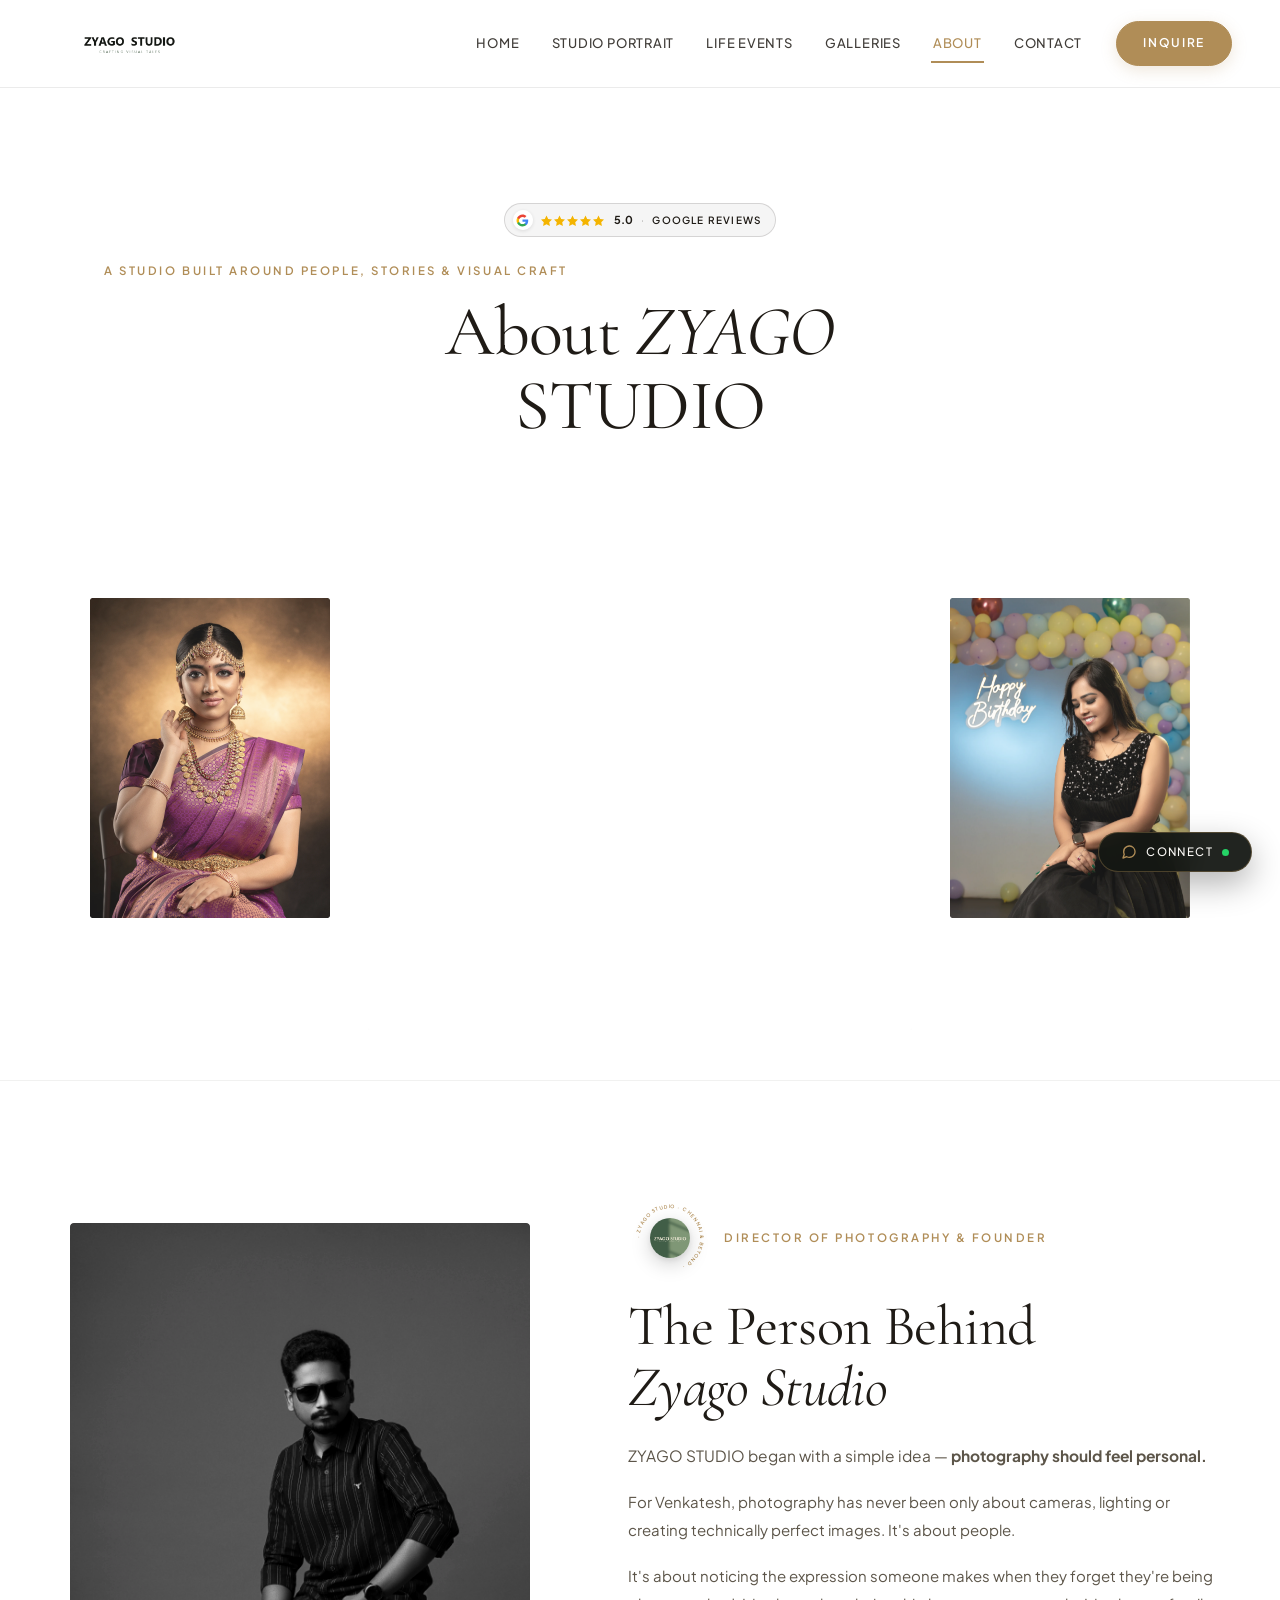
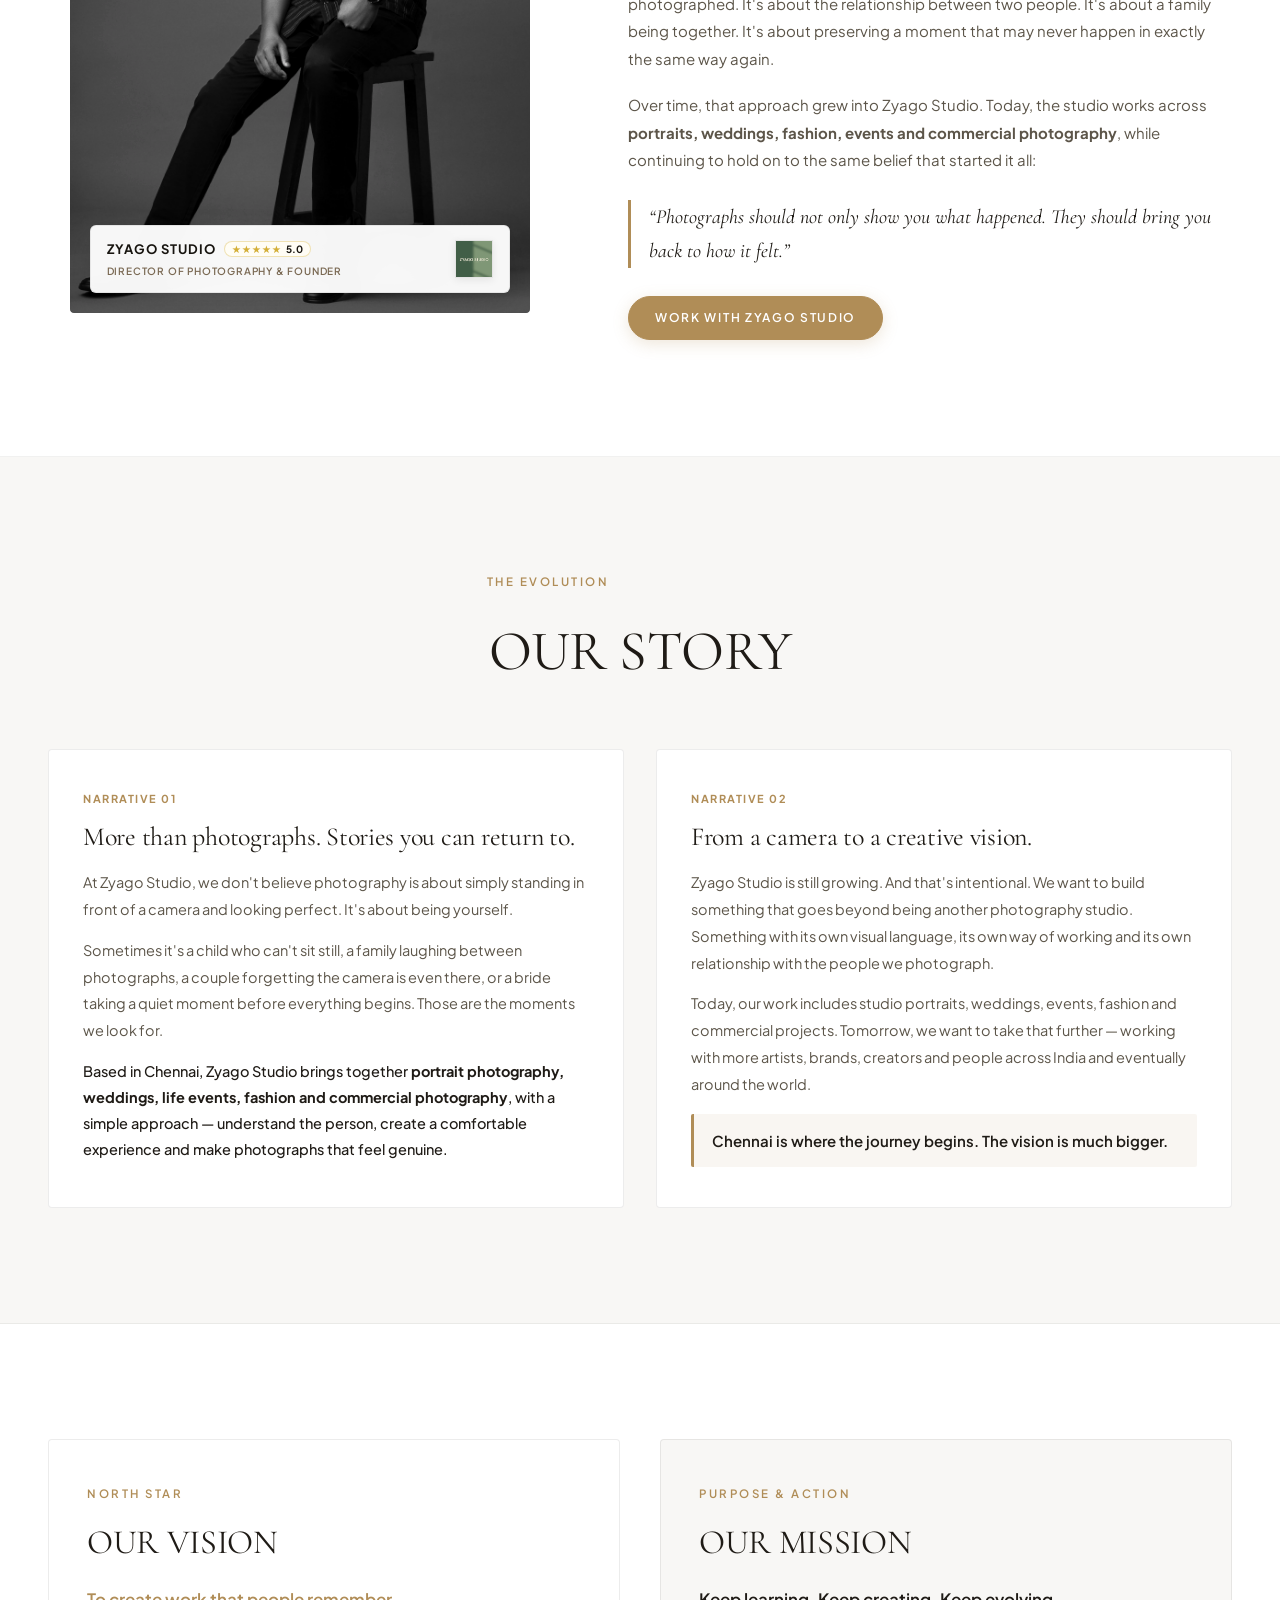
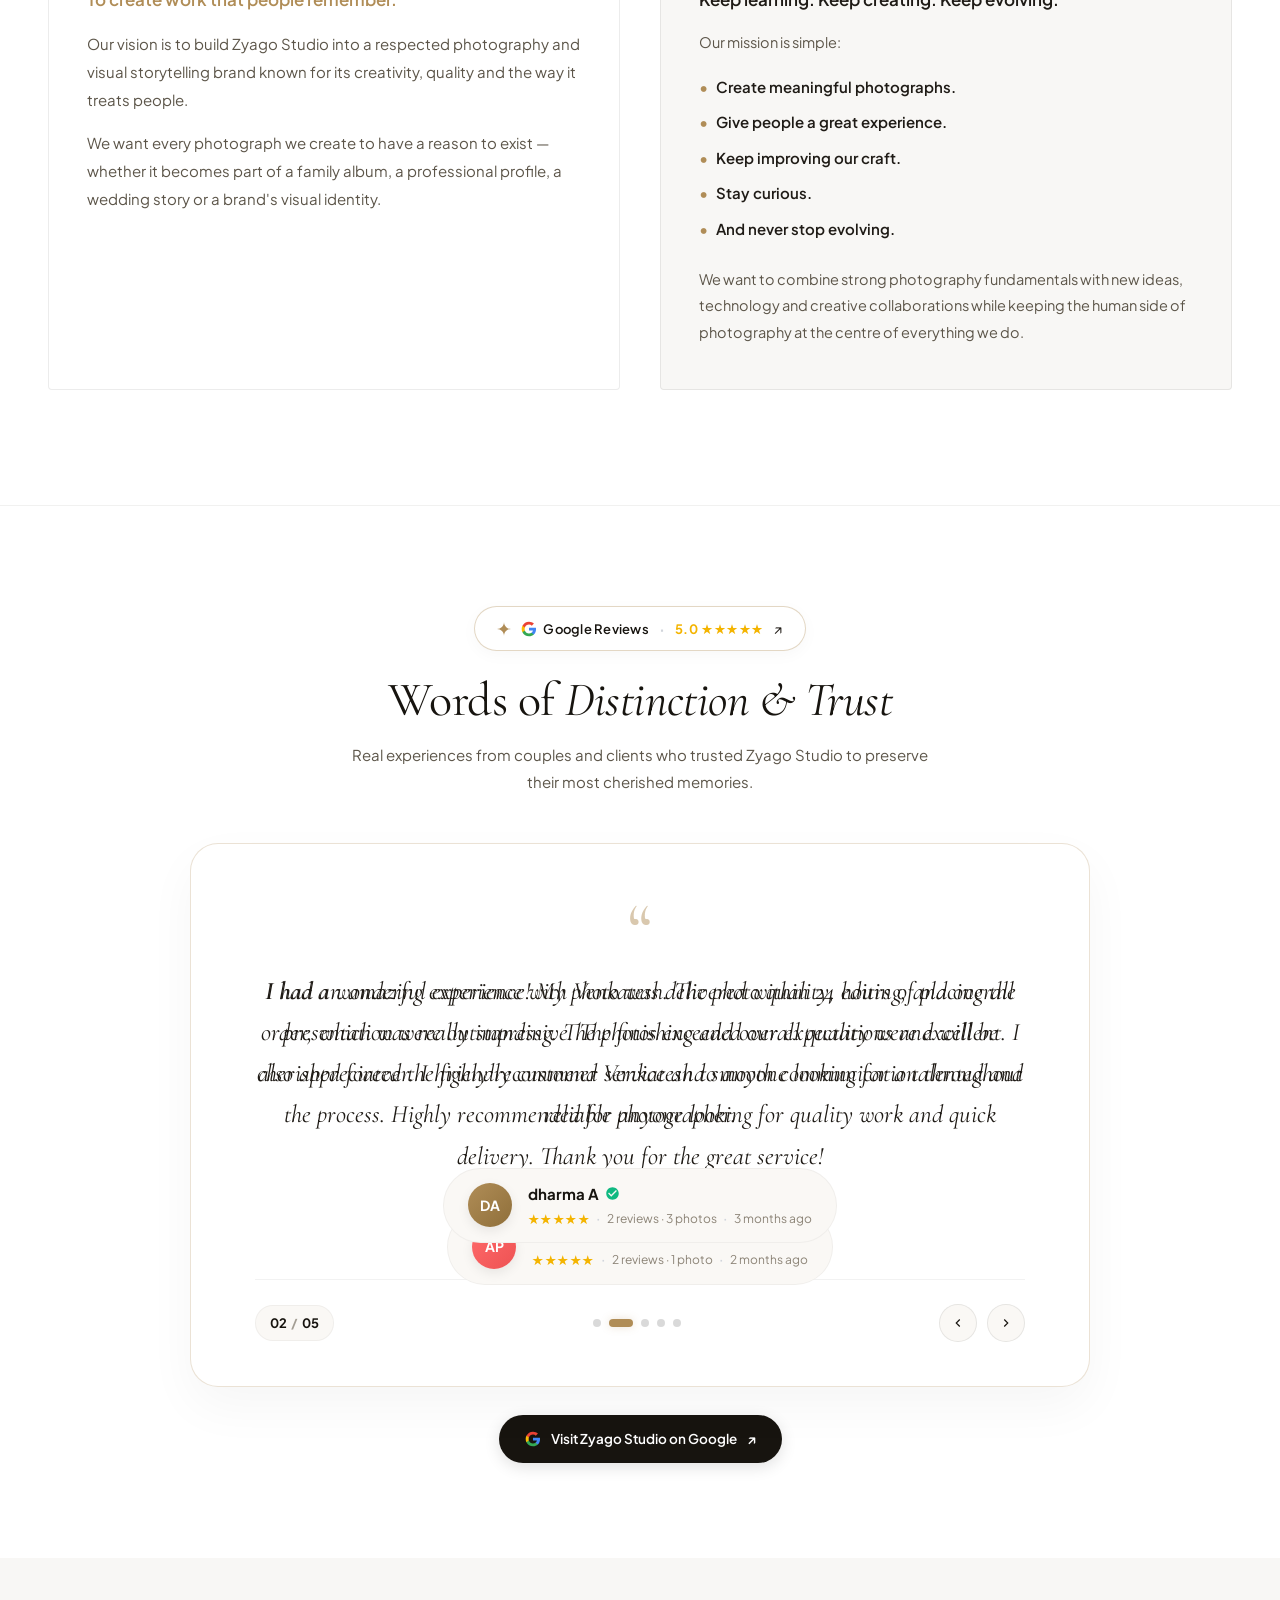
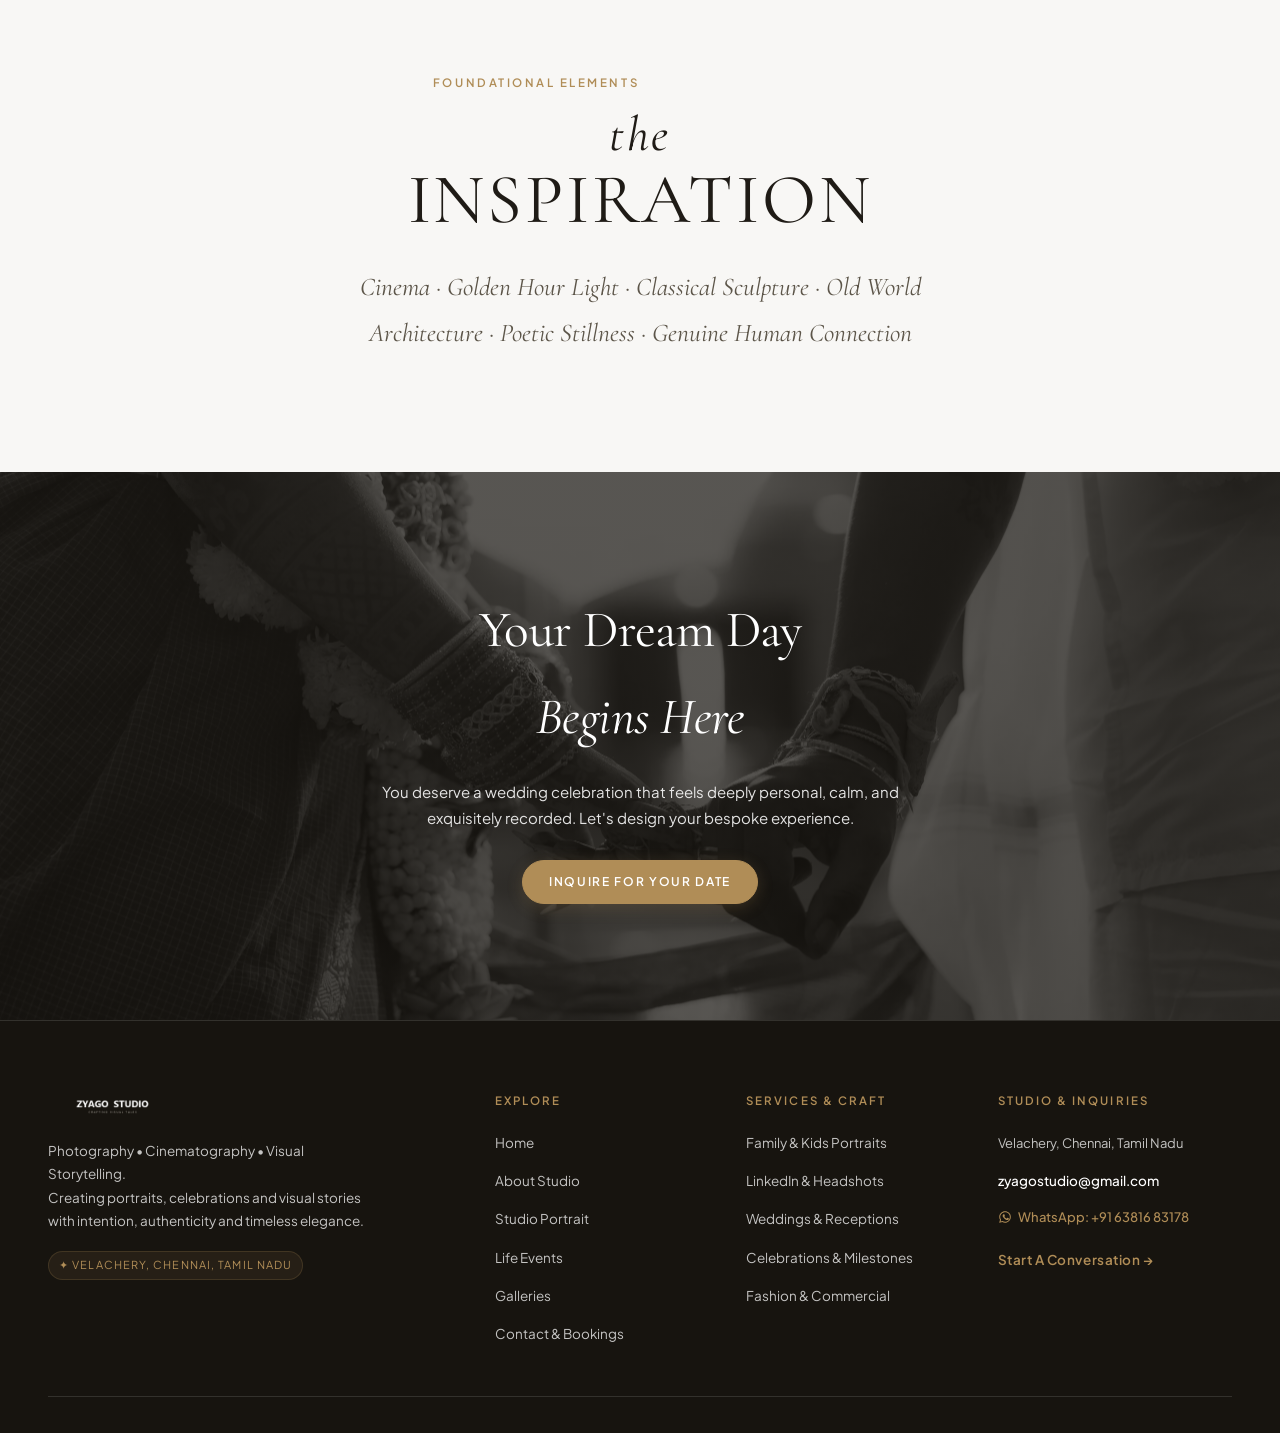
==== commit 1aee23ca: "feat: continuous living photo animation, Core Web Vitals speed optimization, and SEO/AEO/GEO knowled" ====
--- a/pages/about.html
+++ b/pages/about.html
@@ -15,31 +15,65 @@
   <meta name="geo.position" content="12.9796126;80.22909">
   <meta name="ICBM" content="12.9796126, 80.22909">
 
+    <!-- Preconnect & Asynchronous Typography -->
+  <link rel="preconnect" href="https://fonts.googleapis.com">
+  <link rel="preconnect" href="https://fonts.gstatic.com" crossorigin>
+  <link rel="stylesheet" href="https://fonts.googleapis.com/css2?family=Cormorant+Garamond:ital,wght@0,300;0,400;0,500;0,600;0,700;1,300;1,400;1,500;1,600&family=Plus+Jakarta+Sans:wght@300;400;500;600;700&display=swap">
+
+  <!-- High-Priority LCP Hero Preload -->
+  <link rel="preload" as="image" href="../assets/images/weddings/wedding-001.webp" type="image/webp" fetchpriority="high">
   <link rel="stylesheet" href="../css/style.css">
   <link rel="stylesheet" href="../css/responsive.css">
 
-  <!-- JSON-LD Structured Data: AboutPage & Person/Organization -->
+    <!-- JSON-LD Entity Graph: BreadcrumbList & AboutPage -->
   <script type="application/ld+json">
   {
     "@context": "https://schema.org",
-    "@type": "AboutPage",
-    "mainEntity": {
-      "@type": "PhotographyStudio",
-      "name": "Zyago Studio",
-      "description": "A Studio Built Around People, Stories & Visual Craft. Contemporary photography and cinematography studio based in Velachery, Chennai.",
-      "founder": {
-        "@type": "Person",
-        "name": "Venkatesh",
-        "jobTitle": "Director of Photography & Founder"
+    "@graph": [
+      {
+        "@type": "BreadcrumbList",
+        "@id": "https://zyagostudio.com/pages/about.html#breadcrumb",
+        "itemListElement": [
+          {
+            "@type": "ListItem",
+            "position": 1,
+            "name": "Home",
+            "item": "https://zyagostudio.com/"
+          },
+          {
+            "@type": "ListItem",
+            "position": 2,
+            "name": "About",
+            "item": "https://zyagostudio.com/pages/about.html"
+          }
+        ]
       },
-      "address": {
-        "@type": "PostalAddress",
-        "addressLocality": "Velachery, Chennai",
-        "addressRegion": "Tamil Nadu",
-        "addressCountry": "IN"
-      },
-      "telephone": "+916381683178"
-    }
+      {
+        "@type": "AboutPage",
+        "@id": "https://zyagostudio.com/pages/about.html#about",
+        "name": "About Zyago Studio & Founder Venkatesh",
+        "url": "https://zyagostudio.com/pages/about.html",
+        "description": "Learn about the philosophy, craftsmanship, and people behind Zyago Studio. Founded by Director of Photography Venkatesh in Chennai.",
+        "mainEntity": {
+          "@type": "Person",
+          "@id": "https://zyagostudio.com/pages/about.html#founder",
+          "name": "Venkatesh",
+          "jobTitle": "Director of Photography & Founder",
+          "worksFor": {
+            "@type": "PhotographyStudio",
+            "@id": "https://zyagostudio.com/#studio",
+            "name": "Zyago Studio"
+          },
+          "knowsAbout": [
+            "Studio Portraiture",
+            "Fine Art Photography",
+            "Candid Wedding Cinematography",
+            "Editorial Lighting",
+            "Fashion Photography"
+          ]
+        }
+      }
+    ]
   }
   </script>
 </head>
@@ -51,9 +85,9 @@
   <div class="site-preloader" id="sitePreloader">
     <div class="preloader-content">
       <div class="preloader-emblem">
-        <img src="../assets/images/brand-logo.webp" alt="Zyago Studio Logo">
-      </div>
-      <img src="../assets/images/logo-dark.png" alt="Zyago Studio" class="preloader-logo">
+        <img src="../assets/images/brand-logo.webp" alt="Zyago Studio Logo" decoding="async">
+      </div>
+      <img src="../assets/images/logo-dark.png" alt="Zyago Studio" class="preloader-logo" decoding="async">
       <div class="preloader-bar">
         <div class="preloader-progress"></div>
       </div>
@@ -65,7 +99,7 @@
        ======================================================================== -->
   <header class="site-header light-header" id="mainHeader">
     <a href="../index.html" class="header-brand" aria-label="Zyago Studio Home">
-      <img src="../assets/images/logo-dark.png" alt="Zyago Studio" class="header-logo" id="headerLogo">
+      <img src="../assets/images/logo-dark.png" alt="Zyago Studio" class="header-logo" id="headerLogo" decoding="async">
     </a>
 
     <div class="header-nav-wrapper">
@@ -98,7 +132,7 @@
     </button>
 
     <div class="menu-overlay-brand">
-      <img src="../assets/images/brand-logo.webp" alt="Zyago Studio Crest" class="menu-overlay-logo">
+      <img src="../assets/images/brand-logo.webp" alt="Zyago Studio Crest" class="menu-overlay-logo" decoding="async">
       <span class="menu-overlay-tag">ZYAGO STUDIO · CHENNAI</span>
     </div>
 
@@ -164,32 +198,32 @@
           <!-- Left auxiliary crop -->
           <div class="about-hero-aux-img">
             <div class="about-slideshow-container" id="aboutAuxLeftSlideshow">
-              <img src="../assets/images/portraits/portrait-001.webp" alt="Editorial portrait" class="about-slide active curated-photo">
-              <img src="../assets/images/portraits/portrait-002.webp" alt="Editorial portrait sitting" class="about-slide curated-photo">
-              <img src="../assets/images/portraits/portrait-003.webp" alt="Fine art daylight portrait" class="about-slide curated-photo">
-              <img src="../assets/images/portraits/portrait-008.webp" alt="Sculpted form sitting" class="about-slide curated-photo">
+              <img src="../assets/images/portraits/portrait-001.webp" alt="Editorial portrait" class="about-slide active curated-photo" decoding="async">
+              <img src="../assets/images/portraits/portrait-002.webp" alt="Editorial portrait sitting" class="about-slide curated-photo" decoding="async">
+              <img src="../assets/images/portraits/portrait-003.webp" alt="Fine art daylight portrait" class="about-slide curated-photo" decoding="async">
+              <img src="../assets/images/portraits/portrait-008.webp" alt="Sculpted form sitting" class="about-slide curated-photo" decoding="async">
             </div>
           </div>
 
           <!-- Center focal image: Romantic Editorial Couple (2s Smooth Slideshow) -->
           <div class="about-hero-center-img">
             <div class="about-slideshow-container" id="aboutCenterSlideshow">
-              <img src="../assets/images/weddings/wedding-001.webp" alt="Editorial wedding couple in golden light" class="about-slide active curated-photo">
-              <img src="../assets/images/weddings/wedding-004.webp" alt="Sacred wedding vows celebration" class="about-slide curated-photo">
-              <img src="../assets/images/weddings/wedding-005.webp" alt="Joyful couple embrace" class="about-slide curated-photo">
-              <img src="../assets/images/weddings/wedding-008.webp" alt="Bridal joy and laughter" class="about-slide curated-photo">
-              <img src="../assets/images/portraits/portrait-067.webp" alt="Fine art portrait in sculpted light" class="about-slide curated-photo">
-              <img src="../assets/images/weddings/wedding-012.webp" alt="Grand wedding celebration" class="about-slide curated-photo">
+              <img src="../assets/images/weddings/wedding-001.webp" alt="Editorial wedding couple in golden light" class="about-slide active curated-photo" decoding="async">
+              <img src="../assets/images/weddings/wedding-004.webp" alt="Sacred wedding vows celebration" class="about-slide curated-photo" decoding="async">
+              <img src="../assets/images/weddings/wedding-005.webp" alt="Joyful couple embrace" class="about-slide curated-photo" decoding="async">
+              <img src="../assets/images/weddings/wedding-008.webp" alt="Bridal joy and laughter" class="about-slide curated-photo" decoding="async">
+              <img src="../assets/images/portraits/portrait-067.webp" alt="Fine art portrait in sculpted light" class="about-slide curated-photo" decoding="async">
+              <img src="../assets/images/weddings/wedding-012.webp" alt="Grand wedding celebration" class="about-slide curated-photo" decoding="async">
             </div>
           </div>
 
           <!-- Right auxiliary crop -->
           <div class="about-hero-aux-img">
             <div class="about-slideshow-container" id="aboutAuxRightSlideshow">
-              <img src="../assets/images/portraits/portrait-004.webp" alt="Fine art bridal portrait" class="about-slide active curated-photo">
-              <img src="../assets/images/portraits/portrait-012.webp" alt="Intricate lace heirloom portrait" class="about-slide curated-photo">
-              <img src="../assets/images/portraits/portrait-014.webp" alt="Minimalist editorial sitting" class="about-slide curated-photo">
-              <img src="../assets/images/portraits/portrait-015.webp" alt="Couture fine art portrait" class="about-slide curated-photo">
+              <img src="../assets/images/portraits/portrait-004.webp" alt="Fine art bridal portrait" class="about-slide active curated-photo" decoding="async">
+              <img src="../assets/images/portraits/portrait-012.webp" alt="Intricate lace heirloom portrait" class="about-slide curated-photo" decoding="async">
+              <img src="../assets/images/portraits/portrait-014.webp" alt="Minimalist editorial sitting" class="about-slide curated-photo" decoding="async">
+              <img src="../assets/images/portraits/portrait-015.webp" alt="Couture fine art portrait" class="about-slide curated-photo" decoding="async">
             </div>
           </div>
         </div>
@@ -207,7 +241,7 @@
           <div class="founder-curtain-wrapper">
             <div class="founder-curtain-container" id="founderCurtainCard">
               <div class="founder-curtain-wipe" aria-hidden="true"></div>
-              <img src="../assets/images/brand/brand-director-seal.webp" alt="Venkatesh - Founder &amp; Director of Photography, Zyago Studio" class="founder-curtain-img" loading="lazy">
+              <img src="../assets/images/brand/brand-director-seal.webp" alt="Venkatesh - Founder &amp; Director of Photography, Zyago Studio" class="founder-curtain-img" loading="lazy" decoding="async">
               
               <div class="founder-curtain-badge">
                 <div class="founder-badge-content">
@@ -220,7 +254,7 @@
                   </div>
                   <div class="founder-badge-role">Director of Photography &amp; Founder</div>
                 </div>
-                <img src="../assets/images/brand-logo.webp" alt="Zyago Studio Seal" class="founder-badge-logo">
+                <img src="../assets/images/brand-logo.webp" alt="Zyago Studio Seal" class="founder-badge-logo" decoding="async">
               </div>
             </div>
           </div>
@@ -230,7 +264,7 @@
             <div class="brand-emblem-badge-wrap">
               <div class="circular-brand-badge badge-sm" aria-label="Zyago Studio Emblem">
                 <div class="badge-logo-center">
-                  <img src="../assets/images/brand-logo.webp" alt="Zyago Studio Logo">
+                  <img src="../assets/images/brand-logo.webp" alt="Zyago Studio Logo" decoding="async">
                 </div>
                 <svg class="badge-rotating-text" viewBox="0 0 140 140">
                   <defs>
@@ -639,7 +673,7 @@
     <div class="container">
       <div class="footer-main-grid">
         <div>
-          <img src="../assets/images/logo-white.png" alt="Zyago Studio" class="footer-brand-logo">
+          <img src="../assets/images/logo-white.png" alt="Zyago Studio" class="footer-brand-logo" decoding="async">
           <p class="footer-brand-desc">
             Photography • Cinematography • Visual Storytelling.<br>
             Creating portraits, celebrations and visual stories with intention, authenticity and timeless elegance.
@@ -747,6 +781,6 @@
     </button>
   </div>
 
-  <script src="../js/script.js"></script>
+  <script defer src="../js/script.js"></script>
 </body>
 </html>
--- a/css/style.css
+++ b/css/style.css
@@ -2,8 +2,7 @@
    ZYAGO STUDIO — EDITORIAL WEDDING & ELOPEMENT STUDIO
    Complete Luxury UI Architecture & Design System
    ========================================================================== */
-
-@import url('https://fonts.googleapis.com/css2?family=Cormorant+Garamond:ital,wght@0,300;0,400;0,500;0,600;0,700;1,300;1,400;1,500;1,600&family=Plus+Jakarta+Sans:wght@300;400;500;600;700&display=swap');
+/* Note: Google Fonts are loaded asynchronously via HTML head preconnect for peak Core Web Vitals */
 
 :root {
   /* Brand Typography */
@@ -115,35 +114,47 @@
 
 /* ==========================================================================
    CINEMATIC LIVING PHOTOGRAPHY ENGINE
-   Ultra-Smooth Ambient Breathing & Hardware-Accelerated Interactive Zoom
+   Continuous All-Time Organic Breathing Zoom & Hardware-Accelerated Stability
    ========================================================================== */
 
-/* Keyframes for subtle organic breathing zoom in & zoom out (feels genuinely alive) */
-@keyframes livePhotoBreathe {
+/* Three Complementary Organic Zoom-In & Zoom-Out Keyframes (Smooth, Natural, Unforced) */
+@keyframes livePhotoBreatheA {
   0% {
     transform: scale(1.0);
   }
   50% {
-    transform: scale(1.05);
+    transform: scale(1.075);
   }
   100% {
     transform: scale(1.0);
   }
 }
 
-@keyframes livePhotoBreatheAlt {
+@keyframes livePhotoBreatheB {
   0% {
-    transform: scale(1.05);
+    transform: scale(1.072);
   }
   50% {
     transform: scale(1.0);
   }
   100% {
-    transform: scale(1.05);
-  }
-}
-
-/* Ensure ALL image wrappers have strict overflow clipping & relative containment */
+    transform: scale(1.072);
+  }
+}
+
+@keyframes livePhotoBreatheC {
+  0% {
+    transform: scale(1.01) translateY(0);
+  }
+  50% {
+    transform: scale(1.07) translateY(-1.2%);
+  }
+  100% {
+    transform: scale(1.01) translateY(0);
+  }
+}
+
+/* Ensure ALL image wrappers have strict overflow clipping, isolation & relative containment */
 .editorial-card-img-wrap,
 .gallery-item,
 .sophie-card-media,
@@ -164,9 +175,14 @@
 .stagger-col {
   overflow: hidden !important;
   position: relative;
-}
-
-/* Color Grade & Professional Cinematic Live Zoom on all editorial and gallery photos */
+  isolation: isolate;
+  -webkit-mask-image: -webkit-radial-gradient(white, black);
+  -webkit-transform: translateZ(0);
+  transform: translateZ(0);
+}
+
+/* All-Time Cinematic Living Photography: Applied continuously to all photo assets */
+/* All-Time Cinematic Living Photography: Applied continuously with viewport-aware power management */
 .curated-photo,
 .gallery-item img,
 .sophie-portrait-img,
@@ -181,36 +197,64 @@
 .media-block-wrap img,
 .maps-card-photo,
 .founder-curtain-img {
-  filter: contrast(102%) brightness(98%) sepia(6%);
-  will-change: transform;
+  filter: contrast(102%) brightness(98%) sepia(5%);
   transform-origin: center center;
   -webkit-backface-visibility: hidden;
   backface-visibility: hidden;
   -webkit-transform: translateZ(0);
   transform: translateZ(0);
-  animation: livePhotoBreathe 11s cubic-bezier(0.42, 0, 0.58, 1) infinite;
-  transition: transform 0.95s cubic-bezier(0.25, 1, 0.5, 1), filter 0.6s cubic-bezier(0.25, 1, 0.5, 1);
-}
-
-/* Alternate rhythm & negative delay for alternating items to prevent mechanical synchrony */
+  image-rendering: -webkit-optimize-contrast;
+  /* Hardware-optimized viewport-aware animation loop */
+  animation: livePhotoBreatheA 8.2s cubic-bezier(0.45, 0.05, 0.55, 0.95) infinite;
+  animation-play-state: running;
+  transition: filter 0.6s cubic-bezier(0.25, 1, 0.5, 1);
+}
+
+/* Off-screen battery & GPU optimization: release VRAM compositor layers when not in view */
+.living-photo-paused,
+.living-photo-paused img,
+.living-photo-paused video {
+  animation-play-state: paused !important;
+  will-change: auto !important;
+}
+
+.living-photo-active,
+.living-photo-active img,
+.living-photo-active video {
+  animation-play-state: running !important;
+  will-change: transform !important;
+}
+
+/* Natural Staggered Rhythms: Prevents synchronous pulsing across adjacent cards */
 .gallery-item:nth-child(even) img,
 .editorial-card:nth-child(even) .editorial-card-video,
 .editorial-card:nth-child(even) img,
 .footer-story-slide:nth-child(even) img,
 .about-collage-item:nth-child(even) img,
-.sophie-profile-card:nth-child(even) .sophie-portrait-img {
-  animation-name: livePhotoBreatheAlt;
-  animation-duration: 13s;
-  animation-delay: -3.5s;
+.sophie-profile-card:nth-child(even) .sophie-portrait-img,
+.experience-card-item:nth-child(even) .exp-card-media img {
+  animation-name: livePhotoBreatheB;
+  animation-duration: 9.8s;
+  animation-delay: -3.2s;
 }
 
 .gallery-item:nth-child(3n) img,
-.footer-story-slide:nth-child(3n) img {
-  animation-duration: 12s;
-  animation-delay: -6s;
-}
-
-/* Interactive magnification on hover: smooth zoom-in on enter, smooth zoom-out on leave */
+.footer-story-slide:nth-child(3n) img,
+.editorial-card:nth-child(3n) .editorial-card-video,
+.experience-card-item:nth-child(3n) .exp-card-media img {
+  animation-name: livePhotoBreatheC;
+  animation-duration: 8.8s;
+  animation-delay: -5.4s;
+}
+
+.gallery-item:nth-child(5n) img,
+.footer-insta-item:nth-child(odd) img {
+  animation-name: livePhotoBreatheA;
+  animation-duration: 10.4s;
+  animation-delay: -2s;
+}
+
+/* Pro Hover State: Silky freeze-in-place so user can inspect without jarring resets */
 .gallery-item:hover img,
 .editorial-card:hover .editorial-card-video,
 .editorial-card:hover img,
@@ -226,8 +270,30 @@
 .about-hero-center-img:hover .about-slide.active,
 .about-hero-aux-img:hover .about-slide.active,
 .curated-photo:hover {
-  animation: none !important;
-  transform: scale(1.085) !important;
+  animation-play-state: paused;
+  filter: contrast(105%) brightness(102%) sepia(2%) !important;
+  cursor: pointer;
+}
+
+/* Respect user preference for reduced motion */
+@media (prefers-reduced-motion: reduce) {
+  .curated-photo,
+  .gallery-item img,
+  .sophie-portrait-img,
+  .editorial-card-img-wrap img,
+  .editorial-card-video,
+  .about-slide,
+  .about-portrait-wrap img,
+  .about-collage-item img,
+  .footer-story-slide img,
+  .footer-insta-item img,
+  .exp-card-media img,
+  .media-block-wrap img,
+  .maps-card-photo,
+  .founder-curtain-img {
+    animation: none !important;
+    transform: none !important;
+  }
 }
 
 /* --------------------------------------------------------------------------
@@ -1006,6 +1072,12 @@
   overflow: hidden;
 }
 
+@keyframes heroLiveBreathe {
+  0% { transform: scale(1.0); }
+  50% { transform: scale(1.07); }
+  100% { transform: scale(1.0); }
+}
+
 .hero-bg-slide {
   position: absolute;
   inset: 0;
@@ -1013,15 +1085,15 @@
   background-repeat: no-repeat;
   opacity: 0;
   transform: scale(1.0);
-  transition: opacity 1.0s cubic-bezier(0.4, 0, 0.2, 1), transform 3.5s cubic-bezier(0.25, 1, 0.5, 1);
+  transition: opacity 1.2s cubic-bezier(0.4, 0, 0.2, 1);
   will-change: opacity, transform;
   pointer-events: none;
 }
 
 .hero-bg-slide.active {
   opacity: 1;
-  transform: scale(1.045);
   z-index: 2;
+  animation: heroLiveBreathe 10s cubic-bezier(0.45, 0.05, 0.55, 0.95) infinite;
 }
 
 .hero-bg-layer {
@@ -1596,7 +1668,7 @@
 }
 
 .editorial-card:hover .editorial-card-video {
-  transform: scale(1.04);
+  animation-play-state: paused;
 }
 
 .editorial-card-title {
@@ -1890,14 +1962,13 @@
   height: 100%;
   object-fit: cover;
   object-position: center 20%;
-  transform: scale(1.02);
   filter: contrast(103%) brightness(96%) saturate(102%);
-  transition: transform 0.85s var(--ease-luxury), filter 0.6s ease;
+  transition: filter 0.6s ease;
   will-change: transform;
 }
 
 .experience-card-item:hover .exp-card-media img {
-  transform: scale(1.08);
+  animation-play-state: paused;
   filter: contrast(106%) brightness(99%) saturate(106%);
 }
 
@@ -2637,6 +2708,8 @@
   page-break-inside: avoid;
   margin-bottom: 24px;
   vertical-align: top;
+  content-visibility: auto;
+  contain-intrinsic-size: 1px 450px;
 }
 
 .gallery-item img {
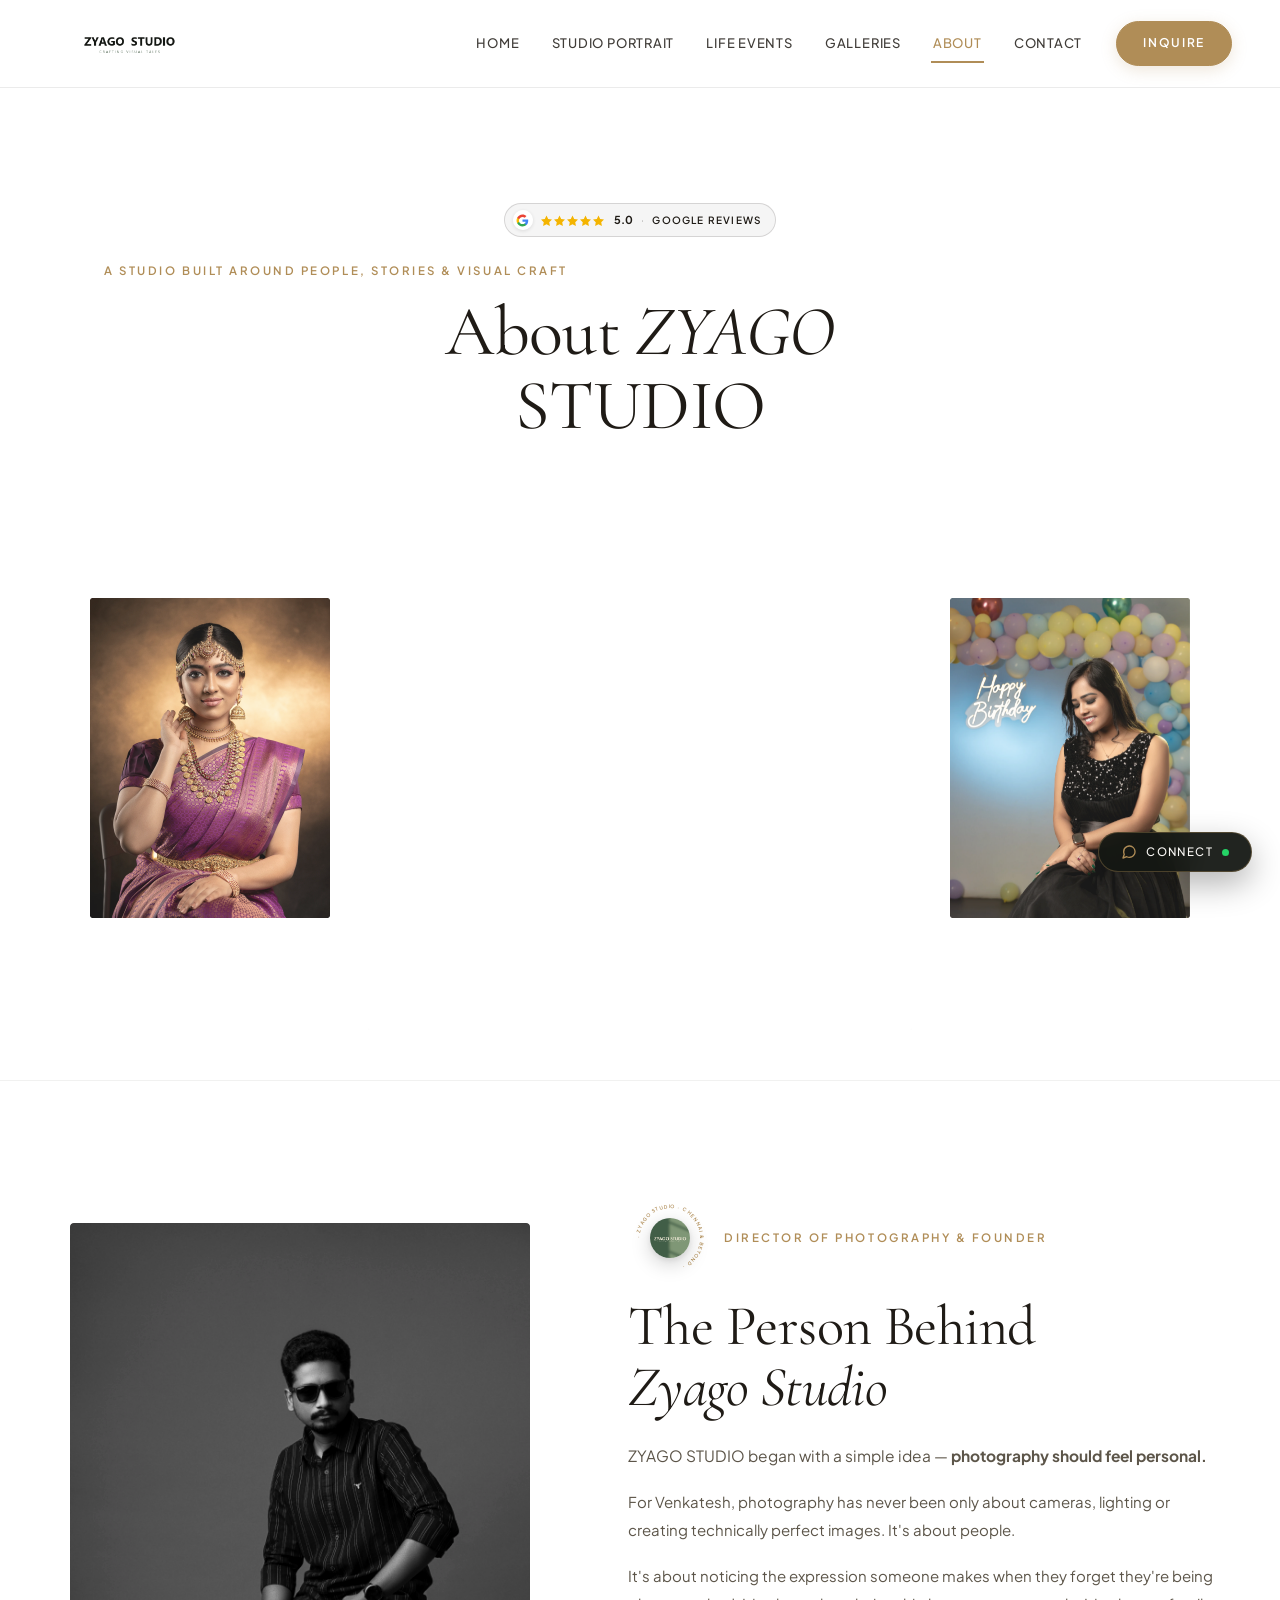
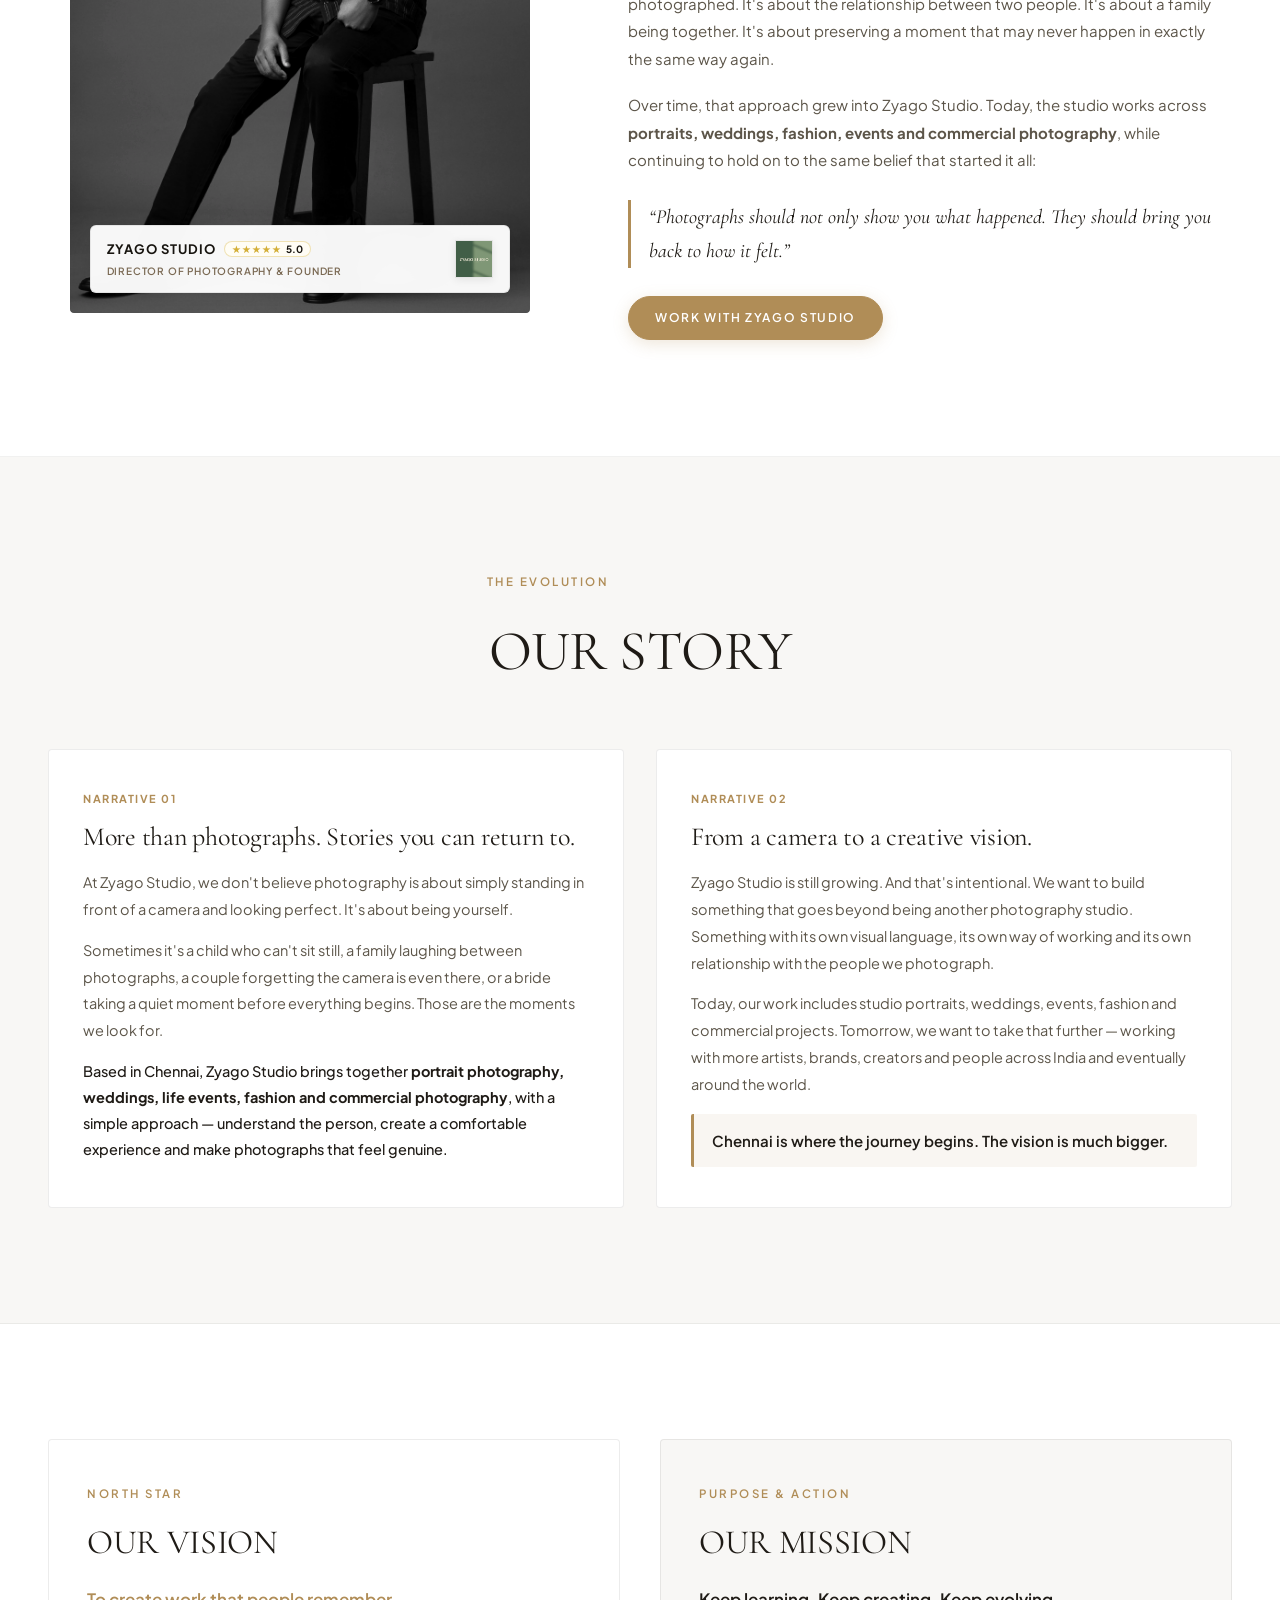
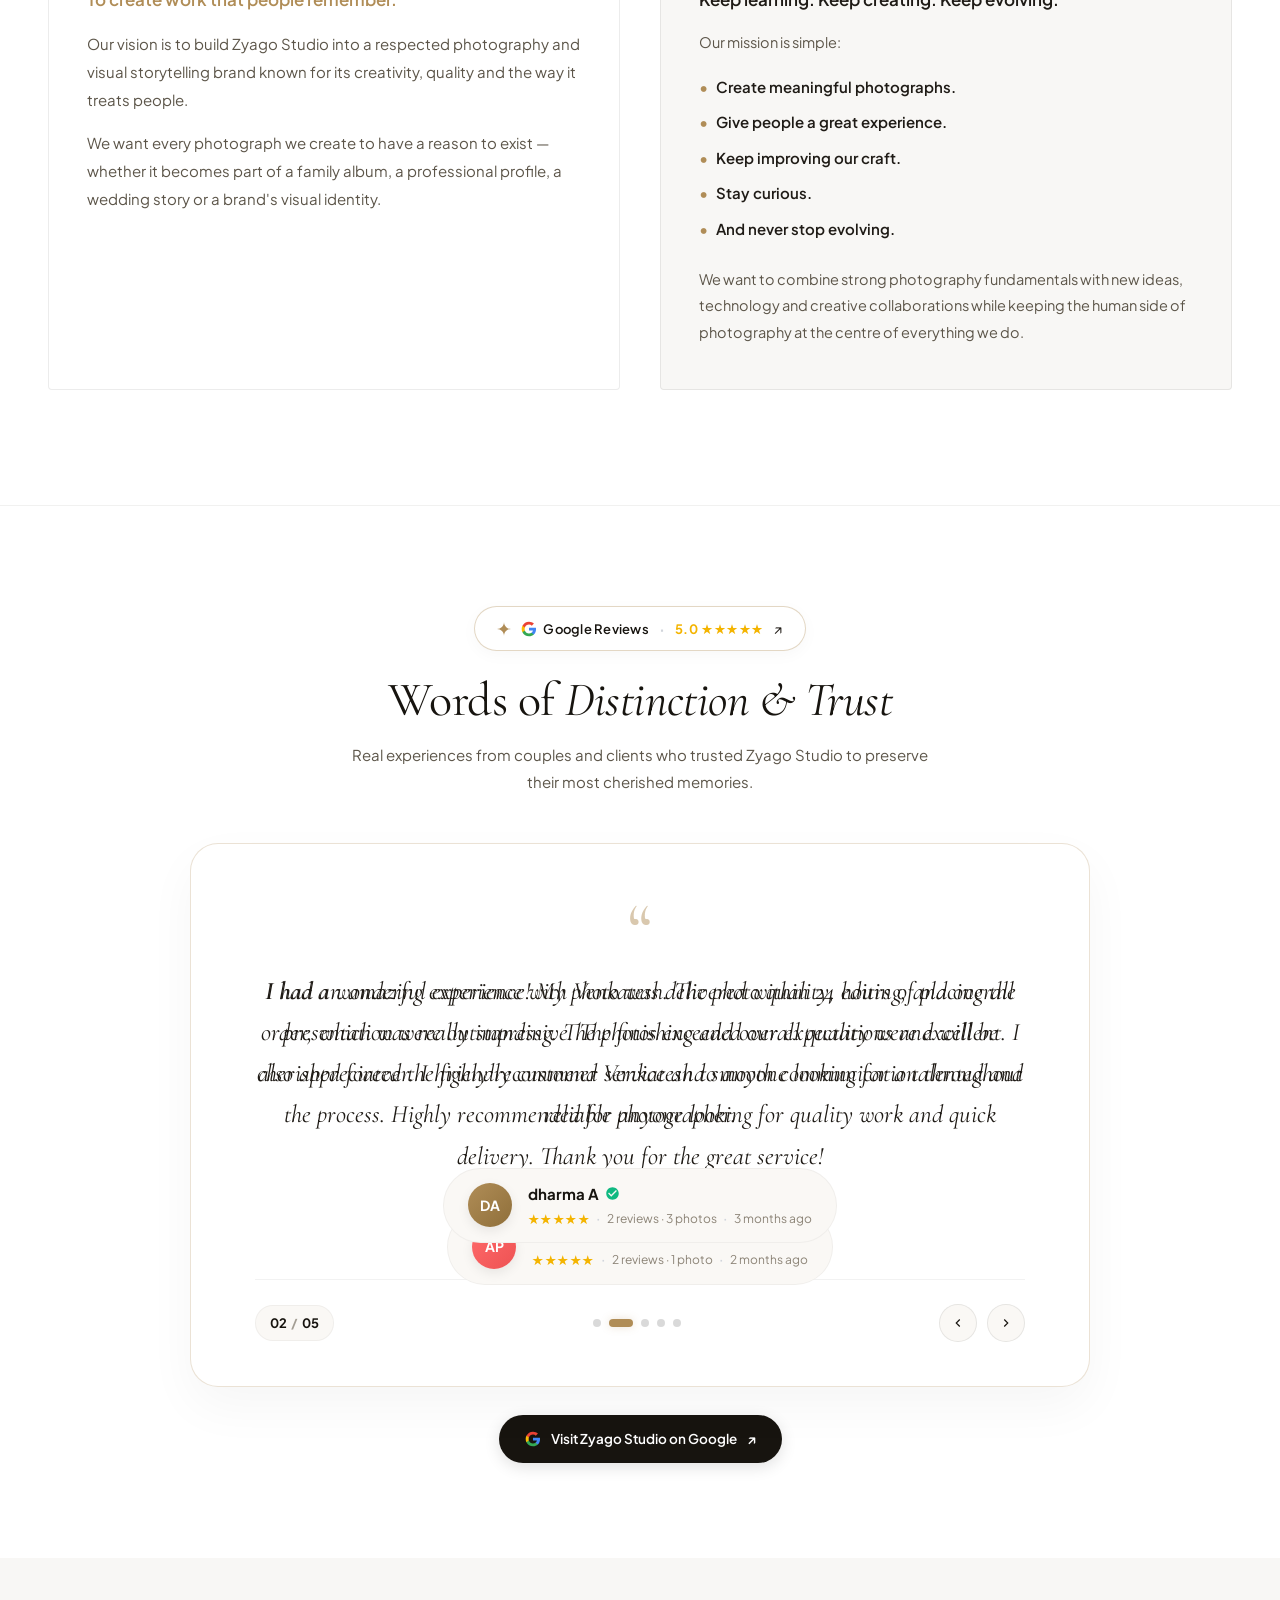
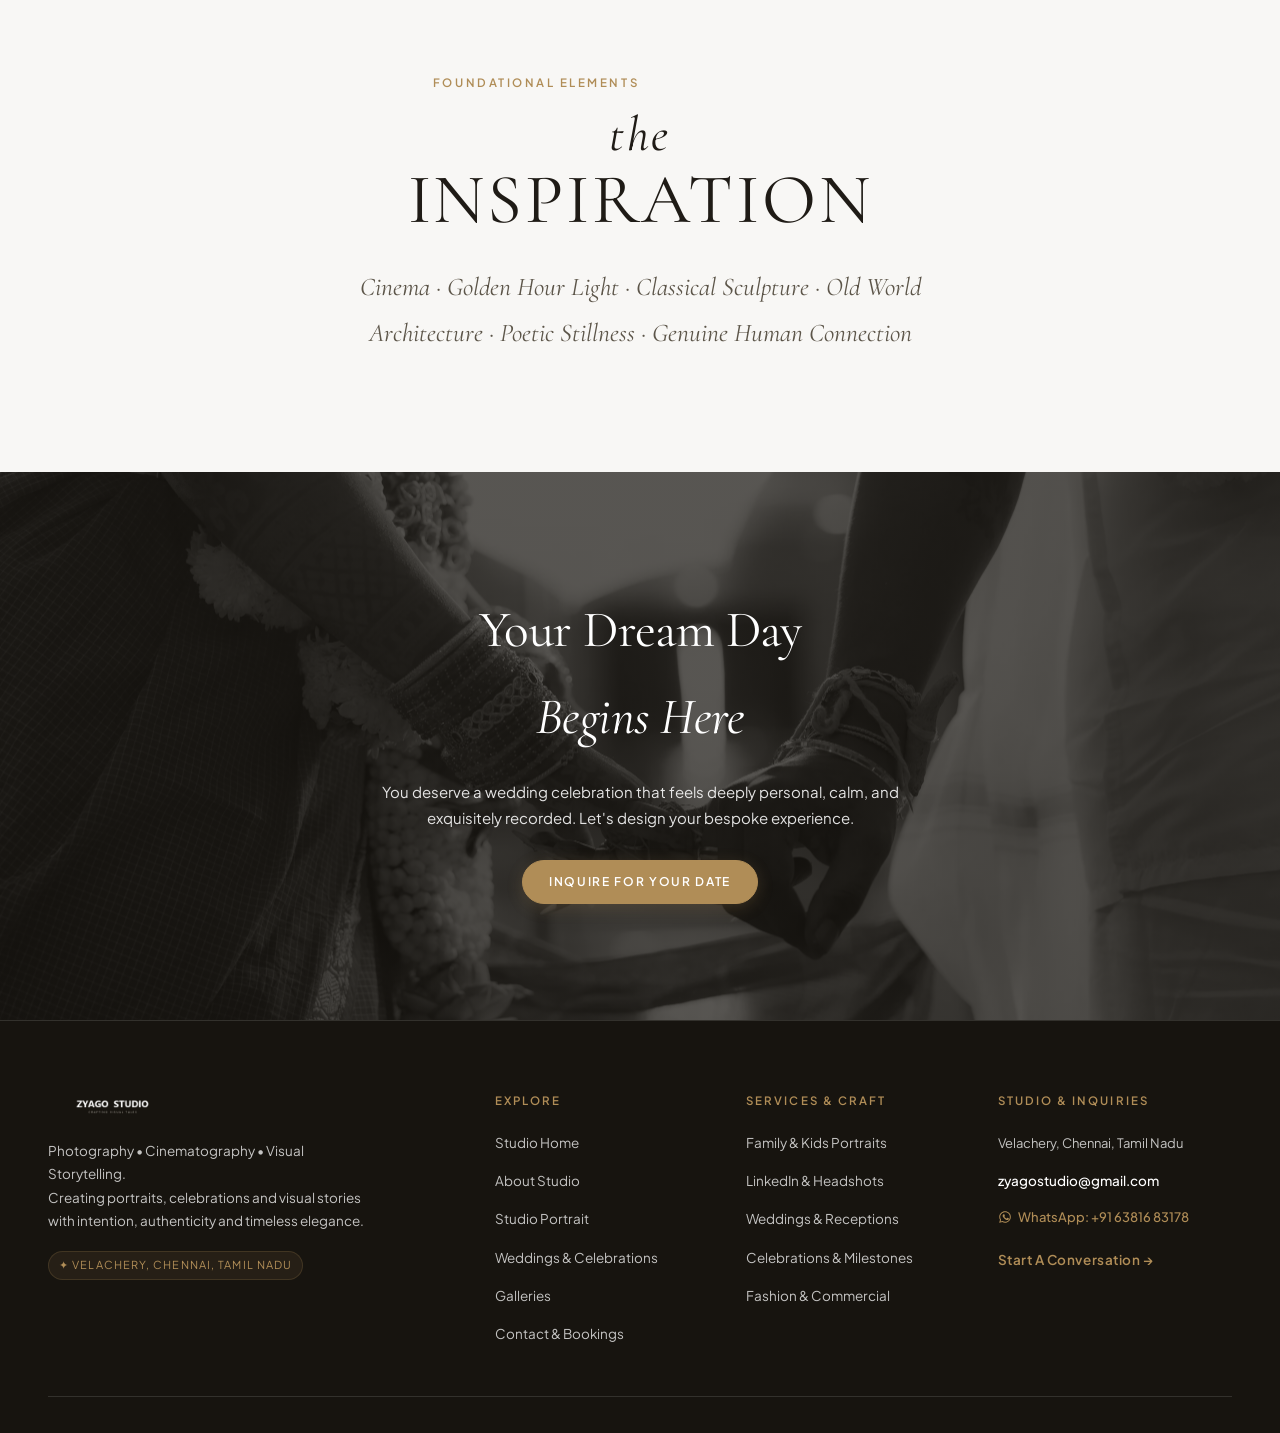
==== commit 1c6a3327: "fix(seo): resolve Seobility audit warnings for title/desc pixels, favicons, H1 keywords, headings ra" ====
--- a/pages/about.html
+++ b/pages/about.html
@@ -3,10 +3,16 @@
 <head>
   <meta charset="UTF-8">
   <meta name="viewport" content="width=device-width, initial-scale=1.0">
-  <title>About Zyago Studio | Portrait &amp; Wedding Photography Studio in Chennai</title>
-  <meta name="description" content="A Studio Built Around People, Stories &amp; Visual Craft. Discover the founding story, vision, and mission of Venkatesh &amp; Zyago Studio in Velachery, Chennai.">
+  <title>About Zyago Studio | Photography Studio Chennai</title>
+  <meta name="description" content="Discover the vision and craftsmanship behind Zyago Studio, founded by Venkatesh in Velachery, Chennai for timeless visual storytelling.">
   <meta name="keywords" content="About Zyago Studio, Venkatesh photographer Chennai, founder Zyago Studio, photography studio in Chennai, portrait photographer Chennai, wedding photographer Chennai, photo studio Velachery">
   <meta name="author" content="Venkatesh, Founder &amp; Director of Photography - Zyago Studio">
+    <!-- Favicon & Apple Touch Icons -->
+  <link rel="icon" type="image/png" sizes="32x32" href="../assets/images/favicon-192.png">
+  <link rel="icon" type="image/png" sizes="192x192" href="../assets/images/favicon-192.png">
+  <link rel="icon" type="image/webp" href="../assets/images/brand-logo.webp">
+  <link rel="apple-touch-icon" sizes="180x180" href="../assets/images/favicon-192.png">
+  <link rel="apple-touch-icon" sizes="192x192" href="../assets/images/favicon-192.png">
   <link rel="canonical" href="https://zyagostudio.com/pages/about.html">
 
   <!-- Geo & Local SEO Tags -->
@@ -686,10 +692,10 @@
         <div>
           <h4 class="footer-col-title">Explore</h4>
           <ul class="footer-links">
-            <li><a href="../index.html">Home</a></li>
+            <li><a href="../index.html">Studio Home</a></li>
             <li><a href="about.html">About Studio</a></li>
             <li><a href="studio-portrait.html">Studio Portrait</a></li>
-            <li><a href="life-events.html">Life Events</a></li>
+            <li><a href="life-events.html">Weddings &amp; Celebrations</a></li>
             <li><a href="galleries.html">Galleries</a></li>
             <li><a href="contact.html">Contact &amp; Bookings</a></li>
           </ul>
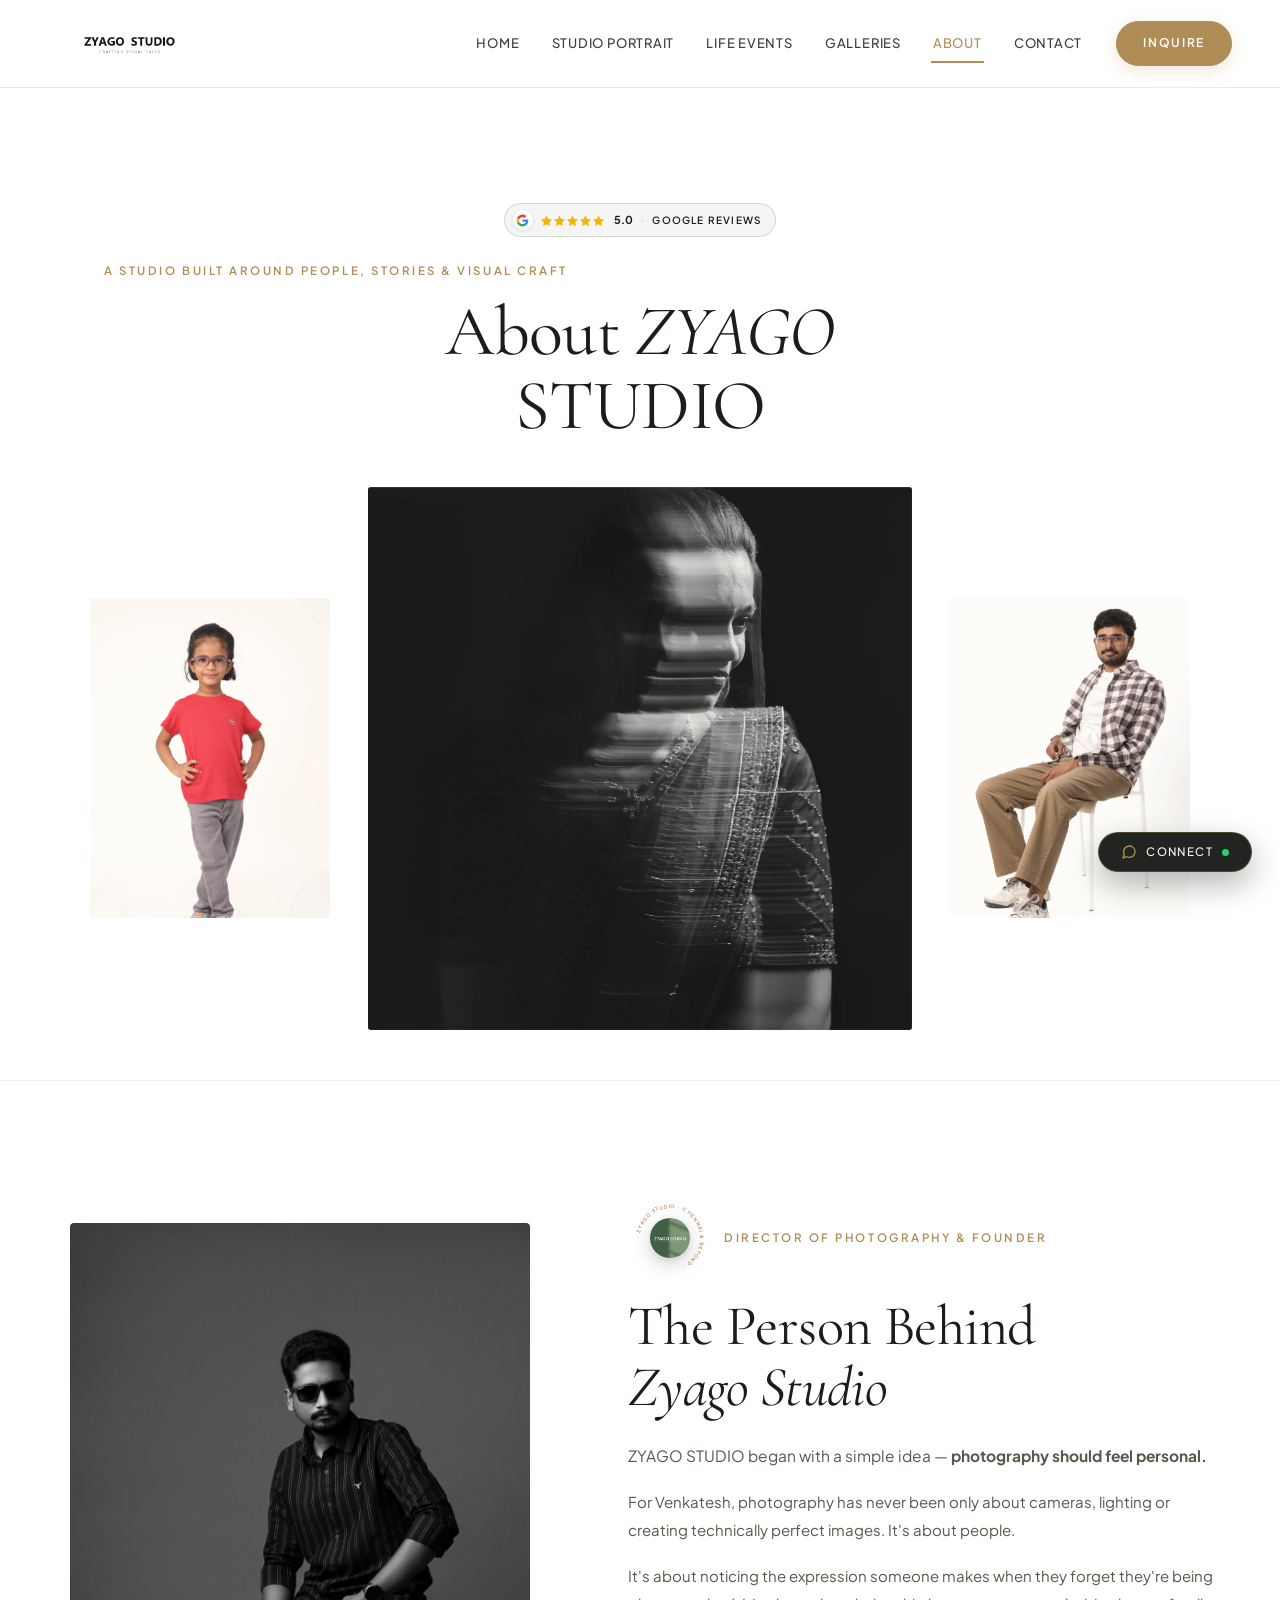
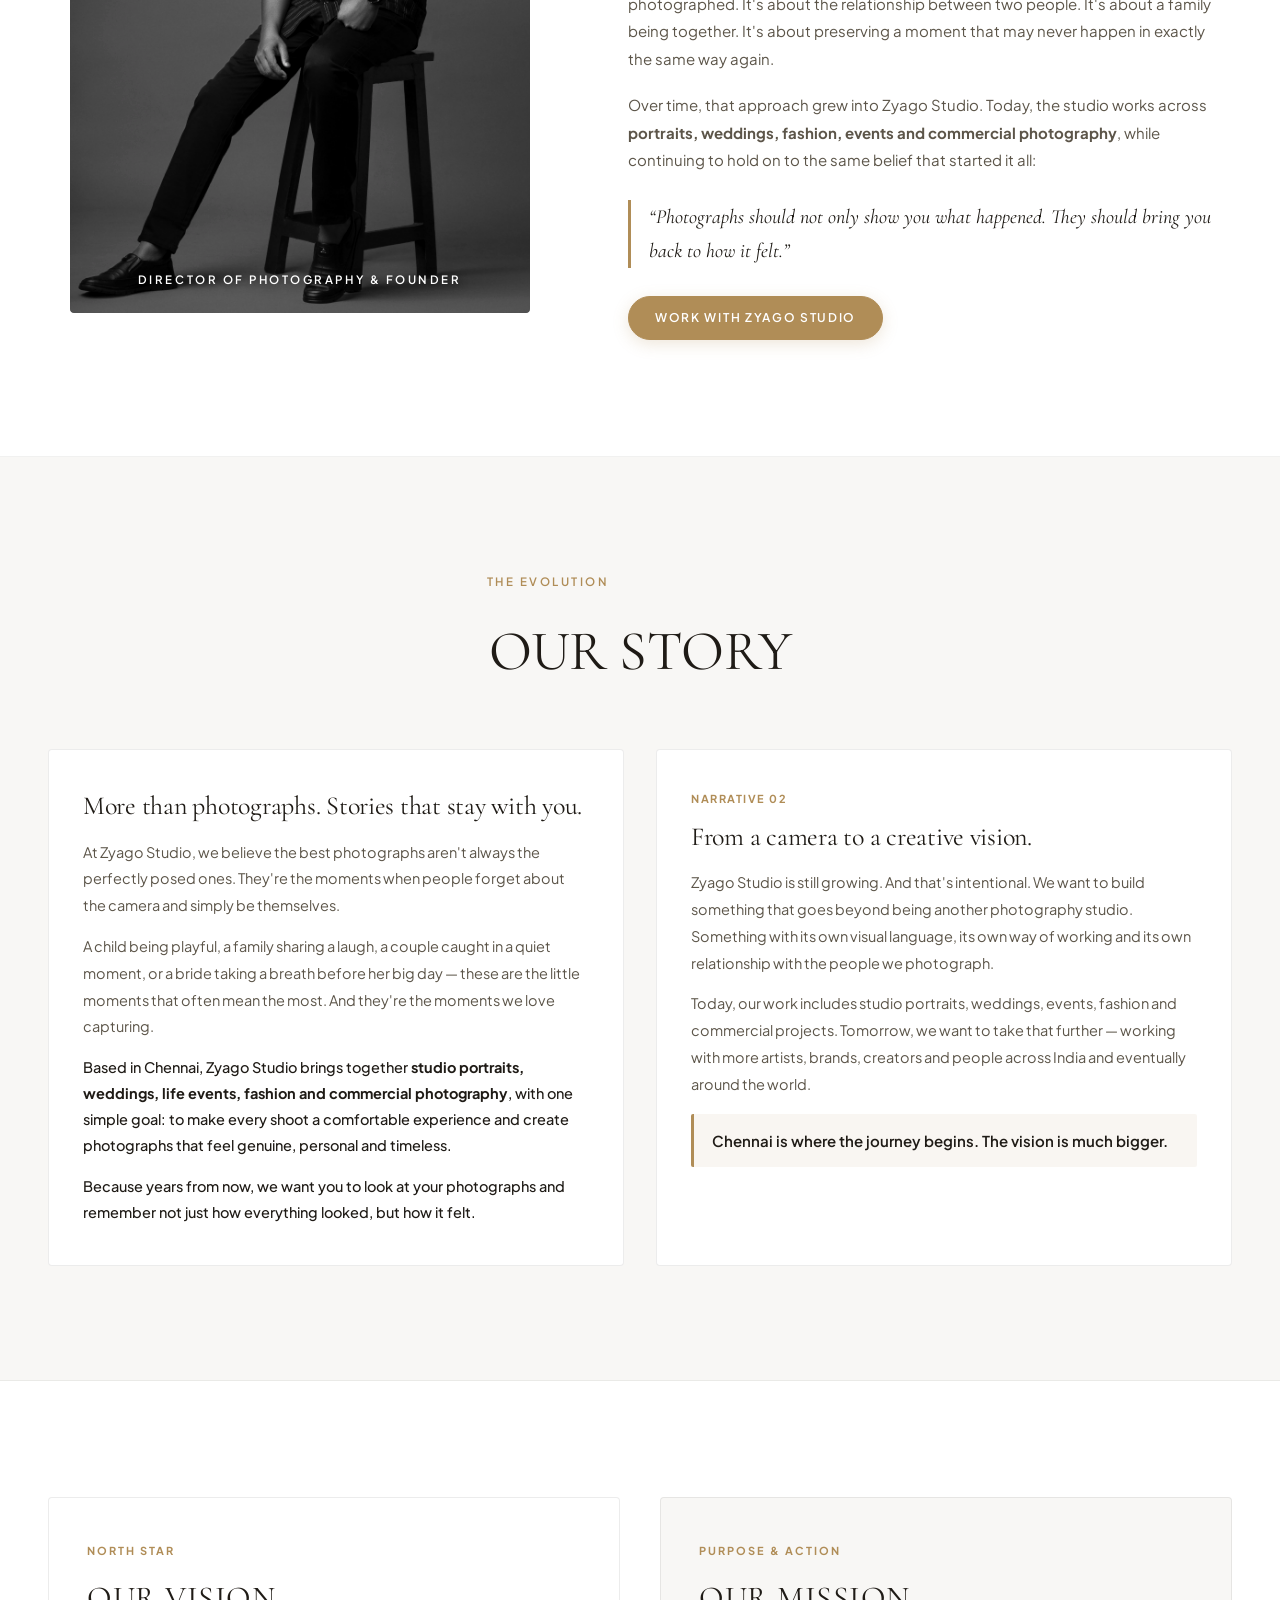
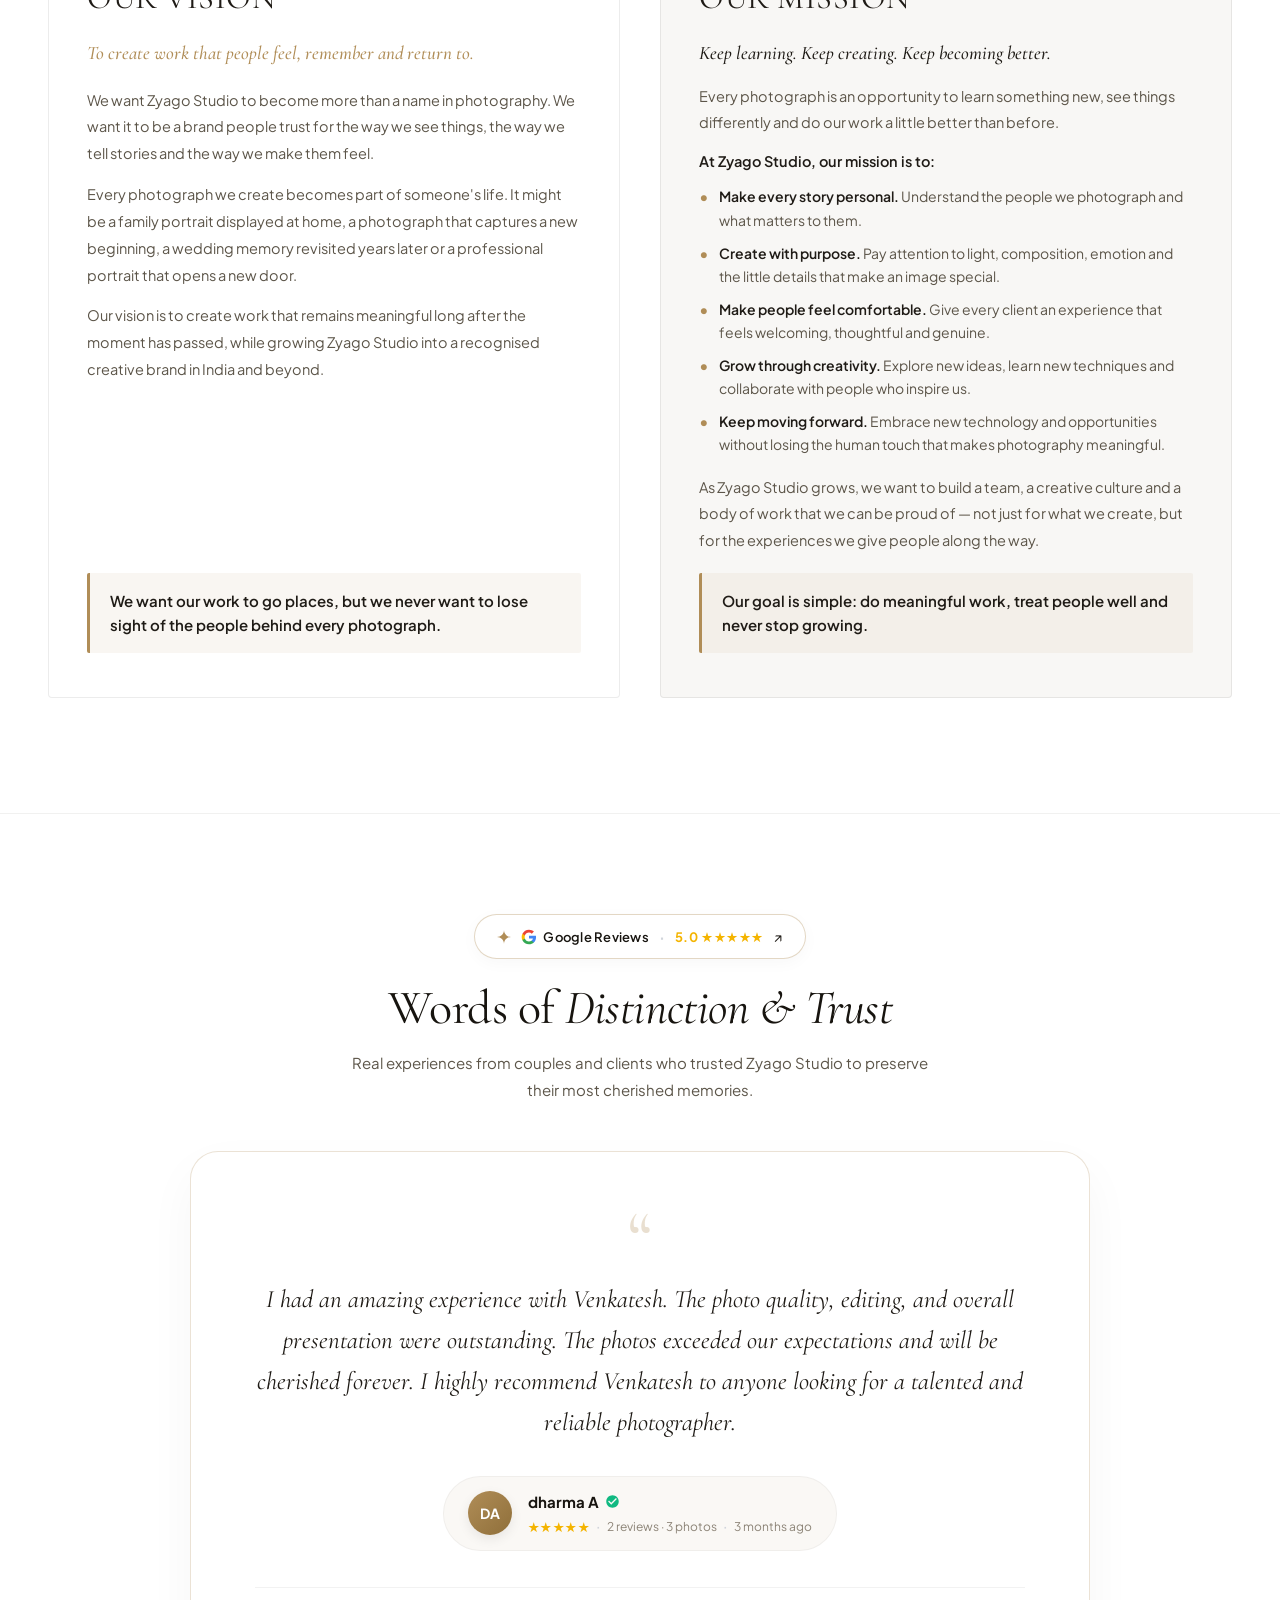
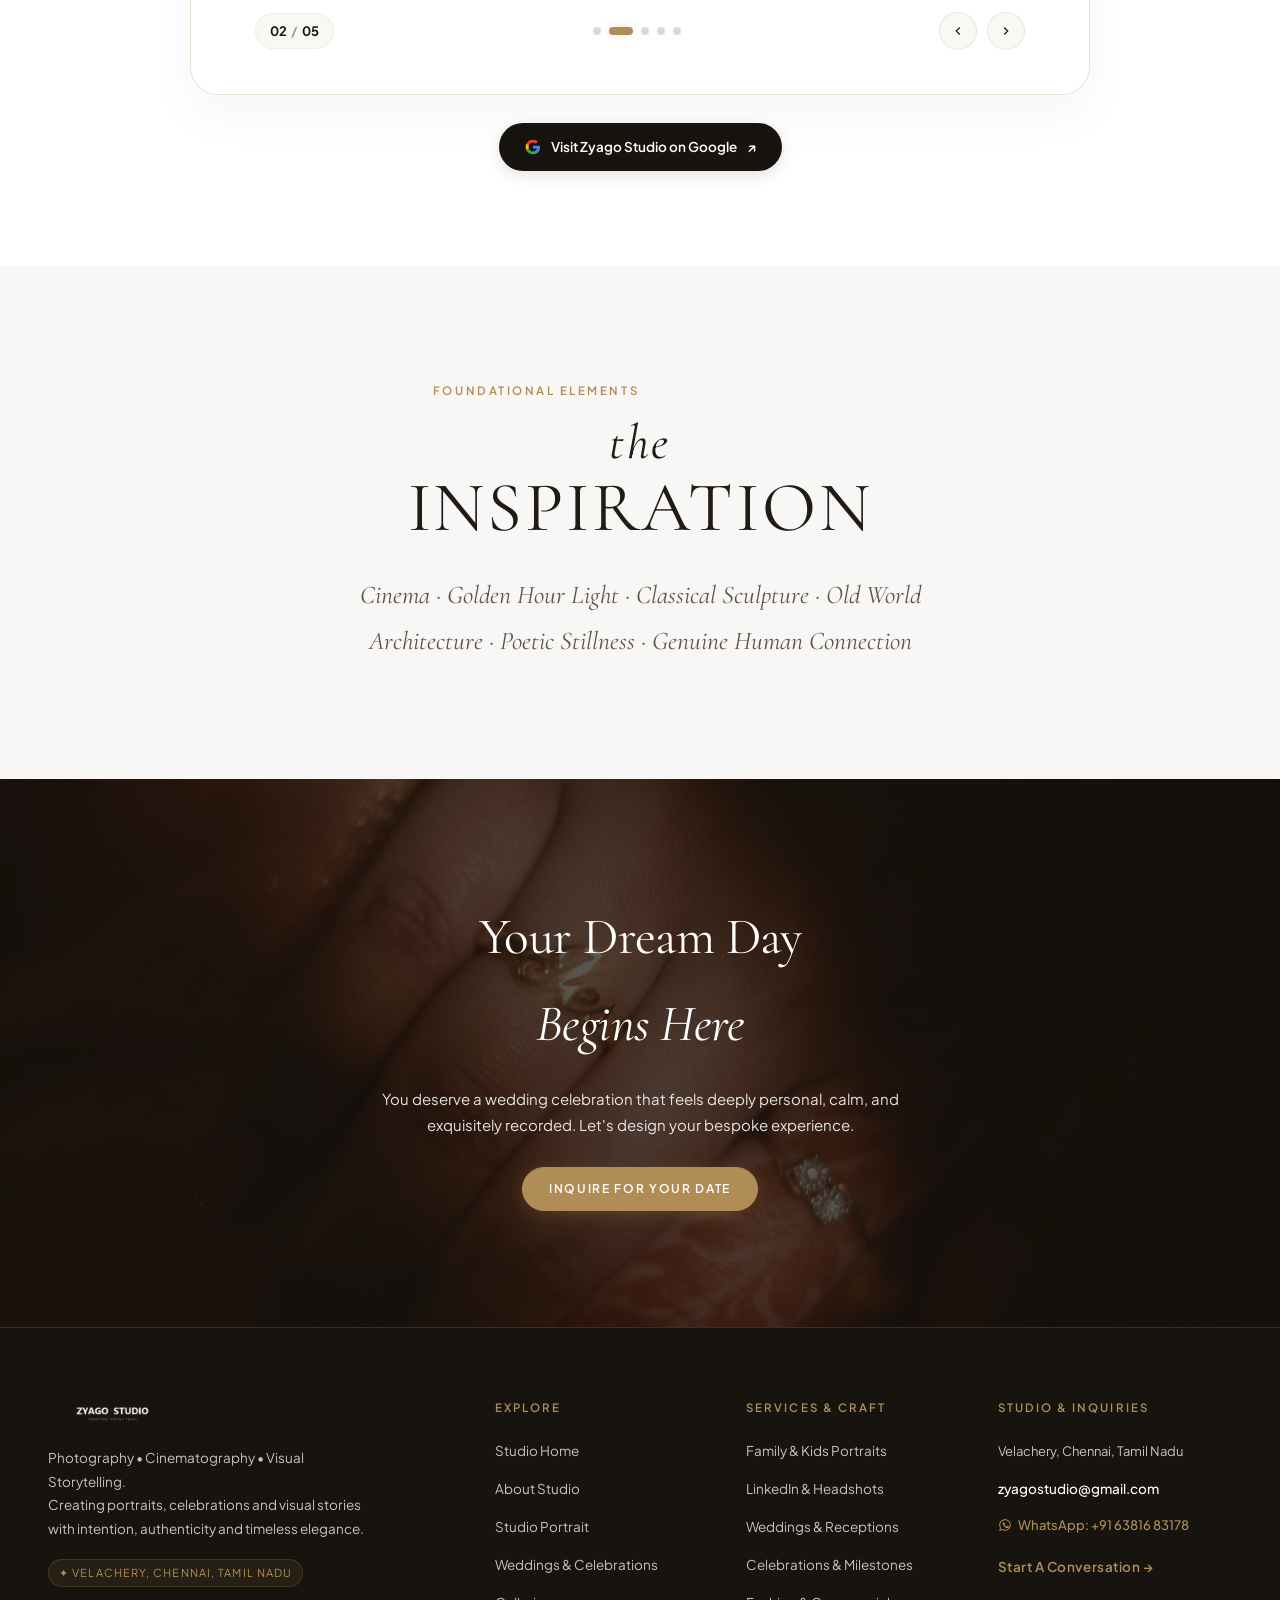
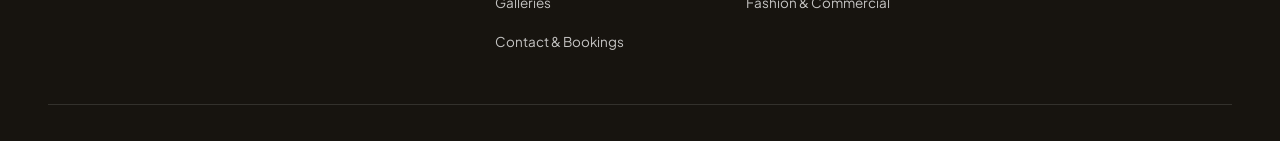
==== commit 9dcc373e: "feat: transition all website imagery to curated highlights, update vision & mission copy, and refine" ====
--- a/pages/about.html
+++ b/pages/about.html
@@ -27,7 +27,7 @@
   <link rel="stylesheet" href="https://fonts.googleapis.com/css2?family=Cormorant+Garamond:ital,wght@0,300;0,400;0,500;0,600;0,700;1,300;1,400;1,500;1,600&family=Plus+Jakarta+Sans:wght@300;400;500;600;700&display=swap">
 
   <!-- High-Priority LCP Hero Preload -->
-  <link rel="preload" as="image" href="../assets/images/weddings/wedding-001.webp" type="image/webp" fetchpriority="high">
+  <link rel="preload" as="image" href="../assets/images/highlights/events/event-hl-036.webp" type="image/webp" fetchpriority="high">
   <link rel="stylesheet" href="../css/style.css">
   <link rel="stylesheet" href="../css/responsive.css">
 
@@ -204,32 +204,32 @@
           <!-- Left auxiliary crop -->
           <div class="about-hero-aux-img">
             <div class="about-slideshow-container" id="aboutAuxLeftSlideshow">
-              <img src="../assets/images/portraits/portrait-001.webp" alt="Editorial portrait" class="about-slide active curated-photo" decoding="async">
-              <img src="../assets/images/portraits/portrait-002.webp" alt="Editorial portrait sitting" class="about-slide curated-photo" decoding="async">
-              <img src="../assets/images/portraits/portrait-003.webp" alt="Fine art daylight portrait" class="about-slide curated-photo" decoding="async">
-              <img src="../assets/images/portraits/portrait-008.webp" alt="Sculpted form sitting" class="about-slide curated-photo" decoding="async">
+              <img src="../assets/images/highlights/portraits/portrait-hl-032.webp" alt="Editorial portrait" class="about-slide active curated-photo" decoding="async">
+              <img src="../assets/images/highlights/portraits/portrait-hl-033.webp" alt="Editorial portrait sitting" class="about-slide curated-photo" decoding="async">
+              <img src="../assets/images/highlights/portraits/portrait-hl-034.webp" alt="Fine art daylight portrait" class="about-slide curated-photo" decoding="async">
+              <img src="../assets/images/highlights/portraits/portrait-hl-035.webp" alt="Sculpted form sitting" class="about-slide curated-photo" decoding="async">
             </div>
           </div>
 
           <!-- Center focal image: Romantic Editorial Couple (2s Smooth Slideshow) -->
           <div class="about-hero-center-img">
             <div class="about-slideshow-container" id="aboutCenterSlideshow">
-              <img src="../assets/images/weddings/wedding-001.webp" alt="Editorial wedding couple in golden light" class="about-slide active curated-photo" decoding="async">
-              <img src="../assets/images/weddings/wedding-004.webp" alt="Sacred wedding vows celebration" class="about-slide curated-photo" decoding="async">
-              <img src="../assets/images/weddings/wedding-005.webp" alt="Joyful couple embrace" class="about-slide curated-photo" decoding="async">
-              <img src="../assets/images/weddings/wedding-008.webp" alt="Bridal joy and laughter" class="about-slide curated-photo" decoding="async">
-              <img src="../assets/images/portraits/portrait-067.webp" alt="Fine art portrait in sculpted light" class="about-slide curated-photo" decoding="async">
-              <img src="../assets/images/weddings/wedding-012.webp" alt="Grand wedding celebration" class="about-slide curated-photo" decoding="async">
+              <img src="../assets/images/highlights/events/event-hl-036.webp" alt="Editorial wedding couple in golden light" class="about-slide active curated-photo" decoding="async">
+              <img src="../assets/images/highlights/events/event-hl-038.webp" alt="Sacred wedding vows celebration" class="about-slide curated-photo" decoding="async">
+              <img src="../assets/images/highlights/events/event-hl-040.webp" alt="Joyful couple embrace" class="about-slide curated-photo" decoding="async">
+              <img src="../assets/images/highlights/events/event-hl-042.webp" alt="Bridal joy and laughter" class="about-slide curated-photo" decoding="async">
+              <img src="../assets/images/highlights/events/event-hl-043.webp" alt="Fine art wedding celebration" class="about-slide curated-photo" decoding="async">
+              <img src="../assets/images/highlights/events/event-hl-044.webp" alt="Grand wedding celebration" class="about-slide curated-photo" decoding="async">
             </div>
           </div>
 
           <!-- Right auxiliary crop -->
           <div class="about-hero-aux-img">
             <div class="about-slideshow-container" id="aboutAuxRightSlideshow">
-              <img src="../assets/images/portraits/portrait-004.webp" alt="Fine art bridal portrait" class="about-slide active curated-photo" decoding="async">
-              <img src="../assets/images/portraits/portrait-012.webp" alt="Intricate lace heirloom portrait" class="about-slide curated-photo" decoding="async">
-              <img src="../assets/images/portraits/portrait-014.webp" alt="Minimalist editorial sitting" class="about-slide curated-photo" decoding="async">
-              <img src="../assets/images/portraits/portrait-015.webp" alt="Couture fine art portrait" class="about-slide curated-photo" decoding="async">
+              <img src="../assets/images/highlights/portraits/portrait-hl-038.webp" alt="Fine art bridal portrait" class="about-slide active curated-photo" decoding="async">
+              <img src="../assets/images/highlights/portraits/portrait-hl-039.webp" alt="Intricate lace heirloom portrait" class="about-slide curated-photo" decoding="async">
+              <img src="../assets/images/highlights/portraits/portrait-hl-040.webp" alt="Minimalist editorial sitting" class="about-slide curated-photo" decoding="async">
+              <img src="../assets/images/highlights/portraits/portrait-hl-041.webp" alt="Couture fine art portrait" class="about-slide curated-photo" decoding="async">
             </div>
           </div>
         </div>
@@ -249,19 +249,7 @@
               <div class="founder-curtain-wipe" aria-hidden="true"></div>
               <img src="../assets/images/brand/brand-director-seal.webp" alt="Venkatesh - Founder &amp; Director of Photography, Zyago Studio" class="founder-curtain-img" loading="lazy" decoding="async">
               
-              <div class="founder-curtain-badge">
-                <div class="founder-badge-content">
-                  <div class="founder-badge-top-row">
-                    <span class="founder-badge-title">Zyago Studio</span>
-                    <span class="founder-badge-rating">
-                      <span class="star-gold">★★★★★</span>
-                      <span class="rating-num">5.0</span>
-                    </span>
-                  </div>
-                  <div class="founder-badge-role">Director of Photography &amp; Founder</div>
-                </div>
-                <img src="../assets/images/brand-logo.webp" alt="Zyago Studio Seal" class="founder-badge-logo" decoding="async">
-              </div>
+              <div class="founder-role-caption">DIRECTOR OF PHOTOGRAPHY &amp; FOUNDER</div>
             </div>
           </div>
 
@@ -327,18 +315,20 @@
           
           <!-- Story Block 01 -->
           <div style="background: #ffffff; padding: 40px 34px; border-radius: 4px; border: 1px solid rgba(23, 20, 15, 0.08);">
-            <span style="font-size: 11px; font-weight: 700; letter-spacing: 1.5px; color: var(--color-gold); text-transform: uppercase; display: block; margin-bottom: 12px;">Narrative 01</span>
             <h3 style="font-family: var(--font-serif); font-size: 26px; margin-bottom: 16px; color: var(--text-dark); line-height: 1.25;">
-              More than photographs. Stories you can return to.
+              More than photographs. Stories that stay with you.
             </h3>
             <p style="font-size: 14.5px; color: var(--text-dark-secondary); line-height: 1.85; margin-bottom: 14px;">
-              At Zyago Studio, we don't believe photography is about simply standing in front of a camera and looking perfect. It's about being yourself.
+              At Zyago Studio, we believe the best photographs aren't always the perfectly posed ones. They're the moments when people forget about the camera and simply be themselves.
             </p>
             <p style="font-size: 14.5px; color: var(--text-dark-secondary); line-height: 1.85; margin-bottom: 14px;">
-              Sometimes it's a child who can't sit still, a family laughing between photographs, a couple forgetting the camera is even there, or a bride taking a quiet moment before everything begins. Those are the moments we look for.
+              A child being playful, a family sharing a laugh, a couple caught in a quiet moment, or a bride taking a breath before her big day &mdash; these are the little moments that often mean the most. And they're the moments we love capturing.
+            </p>
+            <p style="font-size: 14.5px; color: var(--text-dark); font-weight: 500; line-height: 1.8; margin-bottom: 14px;">
+              Based in Chennai, Zyago Studio brings together <strong>studio portraits, weddings, life events, fashion and commercial photography</strong>, with one simple goal: to make every shoot a comfortable experience and create photographs that feel genuine, personal and timeless.
             </p>
             <p style="font-size: 14.5px; color: var(--text-dark); font-weight: 500; line-height: 1.8; margin-bottom: 0;">
-              Based in Chennai, Zyago Studio brings together <strong>portrait photography, weddings, life events, fashion and commercial photography</strong>, with a simple approach — understand the person, create a comfortable experience and make photographs that feel genuine.
+              Because years from now, we want you to look at your photographs and remember not just how everything looked, but how it felt.
             </p>
           </div>
 
@@ -372,51 +362,76 @@
       <div class="container">
         <div style="display: grid; grid-template-columns: repeat(auto-fit, minmax(320px, 1fr)); gap: 40px;" class="reveal-on-scroll">
           
-          <!-- Vision Card -->
-          <div style="border: 1px solid rgba(23, 20, 15, 0.08); border-radius: 4px; padding: 44px 38px; background: #ffffff;">
-            <p class="uppercase-track" style="margin-bottom: 10px;">North Star</p>
-            <h2 style="font-family: var(--font-serif); font-size: 34px; margin-bottom: 14px; color: var(--text-dark);">OUR VISION</h2>
-            <p style="font-size: 17px; font-weight: 600; color: var(--color-gold); margin-bottom: 16px;">
-              To create work that people remember.
-            </p>
-            <p style="font-size: 15px; color: var(--text-dark-secondary); line-height: 1.85; margin-bottom: 16px;">
-              Our vision is to build Zyago Studio into a respected photography and visual storytelling brand known for its creativity, quality and the way it treats people.
-            </p>
-            <p style="font-size: 15px; color: var(--text-dark-secondary); line-height: 1.85; margin-bottom: 0;">
-              We want every photograph we create to have a reason to exist — whether it becomes part of a family album, a professional profile, a wedding story or a brand's visual identity.
-            </p>
-          </div>
-
-          <!-- Mission Card -->
-          <div style="border: 1px solid rgba(23, 20, 15, 0.08); border-radius: 4px; padding: 44px 38px; background: var(--bg-warm-stone);">
-            <p class="uppercase-track" style="margin-bottom: 10px;">Purpose &amp; Action</p>
-            <h2 style="font-family: var(--font-serif); font-size: 34px; margin-bottom: 14px; color: var(--text-dark);">OUR MISSION</h2>
-            <p style="font-size: 17px; font-weight: 600; color: var(--text-dark); margin-bottom: 16px;">
-              Keep learning. Keep creating. Keep evolving.
-            </p>
-            <p style="font-size: 14.5px; color: var(--text-dark-secondary); line-height: 1.7; margin-bottom: 14px;">
-              Our mission is simple:
-            </p>
-            <ul style="list-style: none; padding: 0; margin: 0 0 20px;">
-              <li style="padding: 5px 0; font-size: 15px; font-weight: 600; color: var(--text-dark); display: flex; align-items: center; gap: 8px;">
-                <span style="color: var(--color-gold);">•</span> Create meaningful photographs.
-              </li>
-              <li style="padding: 5px 0; font-size: 15px; font-weight: 600; color: var(--text-dark); display: flex; align-items: center; gap: 8px;">
-                <span style="color: var(--color-gold);">•</span> Give people a great experience.
-              </li>
-              <li style="padding: 5px 0; font-size: 15px; font-weight: 600; color: var(--text-dark); display: flex; align-items: center; gap: 8px;">
-                <span style="color: var(--color-gold);">•</span> Keep improving our craft.
-              </li>
-              <li style="padding: 5px 0; font-size: 15px; font-weight: 600; color: var(--text-dark); display: flex; align-items: center; gap: 8px;">
-                <span style="color: var(--color-gold);">•</span> Stay curious.
-              </li>
-              <li style="padding: 5px 0; font-size: 15px; font-weight: 600; color: var(--text-dark); display: flex; align-items: center; gap: 8px;">
-                <span style="color: var(--color-gold);">•</span> And never stop evolving.
-              </li>
-            </ul>
-            <p style="font-size: 14.5px; color: var(--text-dark-secondary); line-height: 1.8; margin-bottom: 0;">
-              We want to combine strong photography fundamentals with new ideas, technology and creative collaborations while keeping the human side of photography at the centre of everything we do.
-            </p>
+          <!-- Vision Card (North Star) -->
+          <div style="border: 1px solid rgba(23, 20, 15, 0.08); border-radius: 4px; padding: 44px 38px; background: #ffffff; display: flex; flex-direction: column; justify-content: space-between;">
+            <div>
+              <p class="uppercase-track" style="margin-bottom: 10px; color: var(--color-gold); font-size: 11px; font-weight: 700; letter-spacing: 2px;">NORTH STAR</p>
+              <h2 style="font-family: var(--font-serif); font-size: clamp(28px, 2.5vw, 34px); margin-bottom: 14px; color: var(--text-dark); letter-spacing: 0.5px;">OUR VISION</h2>
+              <p style="font-family: var(--font-serif); font-size: 19px; font-style: italic; font-weight: 500; color: var(--color-gold); line-height: 1.45; margin-bottom: 20px;">
+                To create work that people feel, remember and return to.
+              </p>
+              <p style="font-size: 14.5px; color: var(--text-dark-secondary); line-height: 1.85; margin-bottom: 14px;">
+                We want Zyago Studio to become more than a name in photography. We want it to be a brand people trust for the way we see things, the way we tell stories and the way we make them feel.
+              </p>
+              <p style="font-size: 14.5px; color: var(--text-dark-secondary); line-height: 1.85; margin-bottom: 14px;">
+                Every photograph we create becomes part of someone's life. It might be a family portrait displayed at home, a photograph that captures a new beginning, a wedding memory revisited years later or a professional portrait that opens a new door.
+              </p>
+              <p style="font-size: 14.5px; color: var(--text-dark-secondary); line-height: 1.85; margin-bottom: 22px;">
+                Our vision is to create work that remains meaningful long after the moment has passed, while growing Zyago Studio into a recognised creative brand in India and beyond.
+              </p>
+            </div>
+            <div style="background: rgba(176, 141, 87, 0.08); border-left: 3px solid var(--color-gold); padding: 16px 20px; border-radius: 2px; margin-top: auto;">
+              <p style="font-size: 15px; font-weight: 600; color: var(--text-dark); margin: 0; line-height: 1.6;">
+                We want our work to go places, but we never want to lose sight of the people behind every photograph.
+              </p>
+            </div>
+          </div>
+
+          <!-- Mission Card (Purpose & Action) -->
+          <div style="border: 1px solid rgba(23, 20, 15, 0.08); border-radius: 4px; padding: 44px 38px; background: var(--bg-warm-stone); display: flex; flex-direction: column; justify-content: space-between;">
+            <div>
+              <p class="uppercase-track" style="margin-bottom: 10px; color: var(--color-gold); font-size: 11px; font-weight: 700; letter-spacing: 2px;">PURPOSE &amp; ACTION</p>
+              <h2 style="font-family: var(--font-serif); font-size: clamp(28px, 2.5vw, 34px); margin-bottom: 14px; color: var(--text-dark); letter-spacing: 0.5px;">OUR MISSION</h2>
+              <p style="font-family: var(--font-serif); font-size: 19px; font-style: italic; font-weight: 500; color: var(--text-dark); line-height: 1.45; margin-bottom: 16px;">
+                Keep learning. Keep creating. Keep becoming better.
+              </p>
+              <p style="font-size: 14.5px; color: var(--text-dark-secondary); line-height: 1.8; margin-bottom: 14px;">
+                Every photograph is an opportunity to learn something new, see things differently and do our work a little better than before.
+              </p>
+              <p style="font-size: 14.5px; font-weight: 600; color: var(--text-dark); margin-bottom: 12px;">
+                At Zyago Studio, our mission is to:
+              </p>
+              <ul style="list-style: none; padding: 0; margin: 0 0 18px; display: flex; flex-direction: column; gap: 10px;">
+                <li style="display: flex; align-items: flex-start; gap: 10px; font-size: 14px; line-height: 1.65; color: var(--text-dark-secondary);">
+                  <span style="color: var(--color-gold); font-size: 18px; line-height: 1.2; flex-shrink: 0;">•</span>
+                  <span><strong style="color: var(--text-dark); font-weight: 600;">Make every story personal.</strong> Understand the people we photograph and what matters to them.</span>
+                </li>
+                <li style="display: flex; align-items: flex-start; gap: 10px; font-size: 14px; line-height: 1.65; color: var(--text-dark-secondary);">
+                  <span style="color: var(--color-gold); font-size: 18px; line-height: 1.2; flex-shrink: 0;">•</span>
+                  <span><strong style="color: var(--text-dark); font-weight: 600;">Create with purpose.</strong> Pay attention to light, composition, emotion and the little details that make an image special.</span>
+                </li>
+                <li style="display: flex; align-items: flex-start; gap: 10px; font-size: 14px; line-height: 1.65; color: var(--text-dark-secondary);">
+                  <span style="color: var(--color-gold); font-size: 18px; line-height: 1.2; flex-shrink: 0;">•</span>
+                  <span><strong style="color: var(--text-dark); font-weight: 600;">Make people feel comfortable.</strong> Give every client an experience that feels welcoming, thoughtful and genuine.</span>
+                </li>
+                <li style="display: flex; align-items: flex-start; gap: 10px; font-size: 14px; line-height: 1.65; color: var(--text-dark-secondary);">
+                  <span style="color: var(--color-gold); font-size: 18px; line-height: 1.2; flex-shrink: 0;">•</span>
+                  <span><strong style="color: var(--text-dark); font-weight: 600;">Grow through creativity.</strong> Explore new ideas, learn new techniques and collaborate with people who inspire us.</span>
+                </li>
+                <li style="display: flex; align-items: flex-start; gap: 10px; font-size: 14px; line-height: 1.65; color: var(--text-dark-secondary);">
+                  <span style="color: var(--color-gold); font-size: 18px; line-height: 1.2; flex-shrink: 0;">•</span>
+                  <span><strong style="color: var(--text-dark); font-weight: 600;">Keep moving forward.</strong> Embrace new technology and opportunities without losing the human touch that makes photography meaningful.</span>
+                </li>
+              </ul>
+              <p style="font-size: 14.5px; color: var(--text-dark-secondary); line-height: 1.8; margin-bottom: 20px;">
+                As Zyago Studio grows, we want to build a team, a creative culture and a body of work that we can be proud of &mdash; not just for what we create, but for the experiences we give people along the way.
+              </p>
+            </div>
+            <div style="background: rgba(176, 141, 87, 0.08); border-left: 3px solid var(--color-gold); padding: 16px 20px; border-radius: 2px; margin-top: auto;">
+              <p style="font-size: 15px; font-weight: 600; color: var(--text-dark); margin: 0; line-height: 1.6;">
+                Our goal is simple: do meaningful work, treat people well and never stop growing.
+              </p>
+            </div>
           </div>
 
         </div>
@@ -658,7 +673,7 @@
     <!-- ========================================================================
          CTA BANNER
          ======================================================================== -->
-    <section class="section section-dark" style="background: linear-gradient(rgba(23,20,15,0.72), rgba(23,20,15,0.72)), url('../assets/images/weddings/wedding-002.webp') center/cover no-repeat; text-align: center;">
+    <section class="section section-dark" style="background: linear-gradient(rgba(23,20,15,0.72), rgba(23,20,15,0.72)), url('../assets/images/highlights/events/event-hl-037.webp') center/cover no-repeat; text-align: center;">
       <div class="container-narrow reveal-on-scroll">
         <h2 style="font-size: clamp(32px, 4vw, 56px); margin-bottom: 18px; color: #ffffff;">
           Your Dream Day<br><span class="italic">Begins Here</span>
--- a/css/style.css
+++ b/css/style.css
@@ -1662,6 +1662,7 @@
   width: 100%;
   height: 100%;
   object-fit: cover;
+  object-position: center 20%;
   display: block;
   filter: contrast(102%) brightness(98%) sepia(8%);
   transition: transform 0.6s var(--ease-luxury);
@@ -2929,7 +2930,7 @@
   width: 100%;
   height: 100%;
   object-fit: cover;
-  object-position: center center;
+  object-position: center 20%;
   opacity: 0;
   transition: opacity 0.8s cubic-bezier(0.4, 0, 0.2, 1), transform 0.95s cubic-bezier(0.25, 1, 0.5, 1);
   pointer-events: none;
@@ -3057,122 +3058,37 @@
   transform: scale(1);
 }
 
-.founder-curtain-badge {
+.founder-role-caption {
   position: absolute;
-  bottom: 20px;
-  left: 20px;
-  right: 20px;
-  background: rgba(255, 255, 255, 0.96);
-  backdrop-filter: blur(20px);
-  -webkit-backdrop-filter: blur(20px);
-  border: 1px solid rgba(23, 20, 15, 0.08);
-  border-radius: 6px;
-  padding: 12px 16px;
-  display: flex;
-  align-items: center;
-  justify-content: space-between;
-  gap: 12px;
+  bottom: 24px;
+  left: 0;
+  right: 0;
+  text-align: center;
+  font-family: var(--font-sans);
+  font-size: 11.5px;
+  font-weight: 600;
+  letter-spacing: 0.22em;
+  text-transform: uppercase;
+  color: #FFFFFF;
+  text-shadow: 0 2px 10px rgba(0, 0, 0, 0.8);
   z-index: 4;
-  box-shadow: 0 12px 32px rgba(0, 0, 0, 0.12), 0 2px 6px rgba(0, 0, 0, 0.04);
-  transform: translateY(10px);
+  padding: 0 16px;
+  pointer-events: none;
   opacity: 0;
-  transition: transform 0.8s cubic-bezier(0.16, 1, 0.3, 1) 0.8s, opacity 0.8s ease 0.8s;
-  box-sizing: border-box;
-}
-
-.founder-curtain-container.is-revealed .founder-curtain-badge {
+  transform: translateY(8px);
+  transition: opacity 0.8s ease 0.6s, transform 0.8s cubic-bezier(0.16, 1, 0.3, 1) 0.6s;
+}
+
+.founder-curtain-container.is-revealed .founder-role-caption {
+  opacity: 1;
   transform: translateY(0);
-  opacity: 1;
-}
-
-.founder-badge-content {
-  display: flex;
-  flex-direction: column;
-  gap: 3px;
-  min-width: 0;
-  flex: 1;
-}
-
-.founder-badge-top-row {
-  display: flex;
-  align-items: center;
-  flex-wrap: wrap;
-  gap: 8px;
-}
-
-.founder-badge-title {
-  font-family: var(--font-secondary);
-  font-size: 13px;
-  font-weight: 700;
-  letter-spacing: 0.08em;
-  text-transform: uppercase;
-  color: #17140F;
-  white-space: nowrap;
-}
-
-.founder-badge-rating {
-  display: inline-flex;
-  align-items: center;
-  gap: 4px;
-  background: #FFFDF5;
-  border: 1px solid rgba(212, 175, 55, 0.35);
-  border-radius: 999px;
-  padding: 2px 7px;
-  line-height: 1;
-}
-
-.founder-badge-rating .star-gold {
-  color: #D4AF37;
-  font-size: 10px;
-  letter-spacing: 1px;
-}
-
-.founder-badge-rating .rating-num {
-  font-size: 10px;
-  font-weight: 700;
-  color: #17140F;
-}
-
-.founder-badge-role {
-  font-size: 10px;
-  letter-spacing: 0.08em;
-  text-transform: uppercase;
-  color: #7A6953;
-  font-weight: 600;
-  white-space: nowrap;
-  overflow: hidden;
-  text-overflow: ellipsis;
-}
-
-.founder-badge-logo {
-  width: 38px;
-  height: 38px;
-  border-radius: 50%;
-  object-fit: cover;
-  flex-shrink: 0;
-  display: block;
-  border: 1px solid rgba(23, 20, 15, 0.08);
-  box-shadow: 0 2px 8px rgba(0, 0, 0, 0.08);
 }
 
 @media (max-width: 480px) {
-  .founder-curtain-badge {
-    left: 12px;
-    right: 12px;
-    bottom: 12px;
-    padding: 10px 12px;
-    gap: 8px;
-  }
-  .founder-badge-title {
-    font-size: 11px;
-  }
-  .founder-badge-role {
-    font-size: 8.5px;
-    letter-spacing: 0.04em;
-  }
-  .founder-badge-logo {
-    width: 32px;
-    height: 32px;
+  .founder-role-caption {
+    bottom: 16px;
+    font-size: 10px;
+    letter-spacing: 0.16em;
   }
 }
 
@@ -4642,7 +4558,7 @@
   width: 100%;
   height: 100%;
   object-fit: cover;
-  object-position: center top;
+  object-position: center 20%;
   border-radius: 0 !important;
   display: block;
 }
@@ -4652,8 +4568,8 @@
   bottom: 0;
   left: 0;
   right: 0;
-  height: 110px;
-  background: linear-gradient(180deg, rgba(255, 255, 255, 0) 0%, rgba(255, 255, 255, 0.75) 60%, #ffffff 100%);
+  height: 55px;
+  background: linear-gradient(180deg, rgba(255, 255, 255, 0) 0%, rgba(255, 255, 255, 0.45) 50%, #ffffff 100%);
   pointer-events: none;
 }
 
@@ -4760,11 +4676,11 @@
   }
 
   .sophie-card-media {
-    height: 240px;
+    height: 310px;
   }
 
   .sophie-media-gradient {
-    height: 70px;
+    height: 44px;
   }
 
   .sophie-card-body {
@@ -5764,7 +5680,7 @@
 .maps-card-media-wrap {
   position: relative;
   width: 100%;
-  height: 180px;
+  height: 200px;
   border-radius: 18px;
   overflow: hidden;
   background-color: #0f172a;
@@ -5782,6 +5698,7 @@
   width: 100%;
   height: 100%;
   object-fit: cover;
+  object-position: center 18%;
   opacity: 0;
   visibility: hidden;
   transition: opacity 0.5s ease, transform 0.95s cubic-bezier(0.25, 1, 0.5, 1);
--- a/css/responsive.css
+++ b/css/responsive.css
@@ -583,7 +583,7 @@
   }
 
   .sophie-card-media {
-    height: 220px;
+    height: 290px;
   }
 }
 
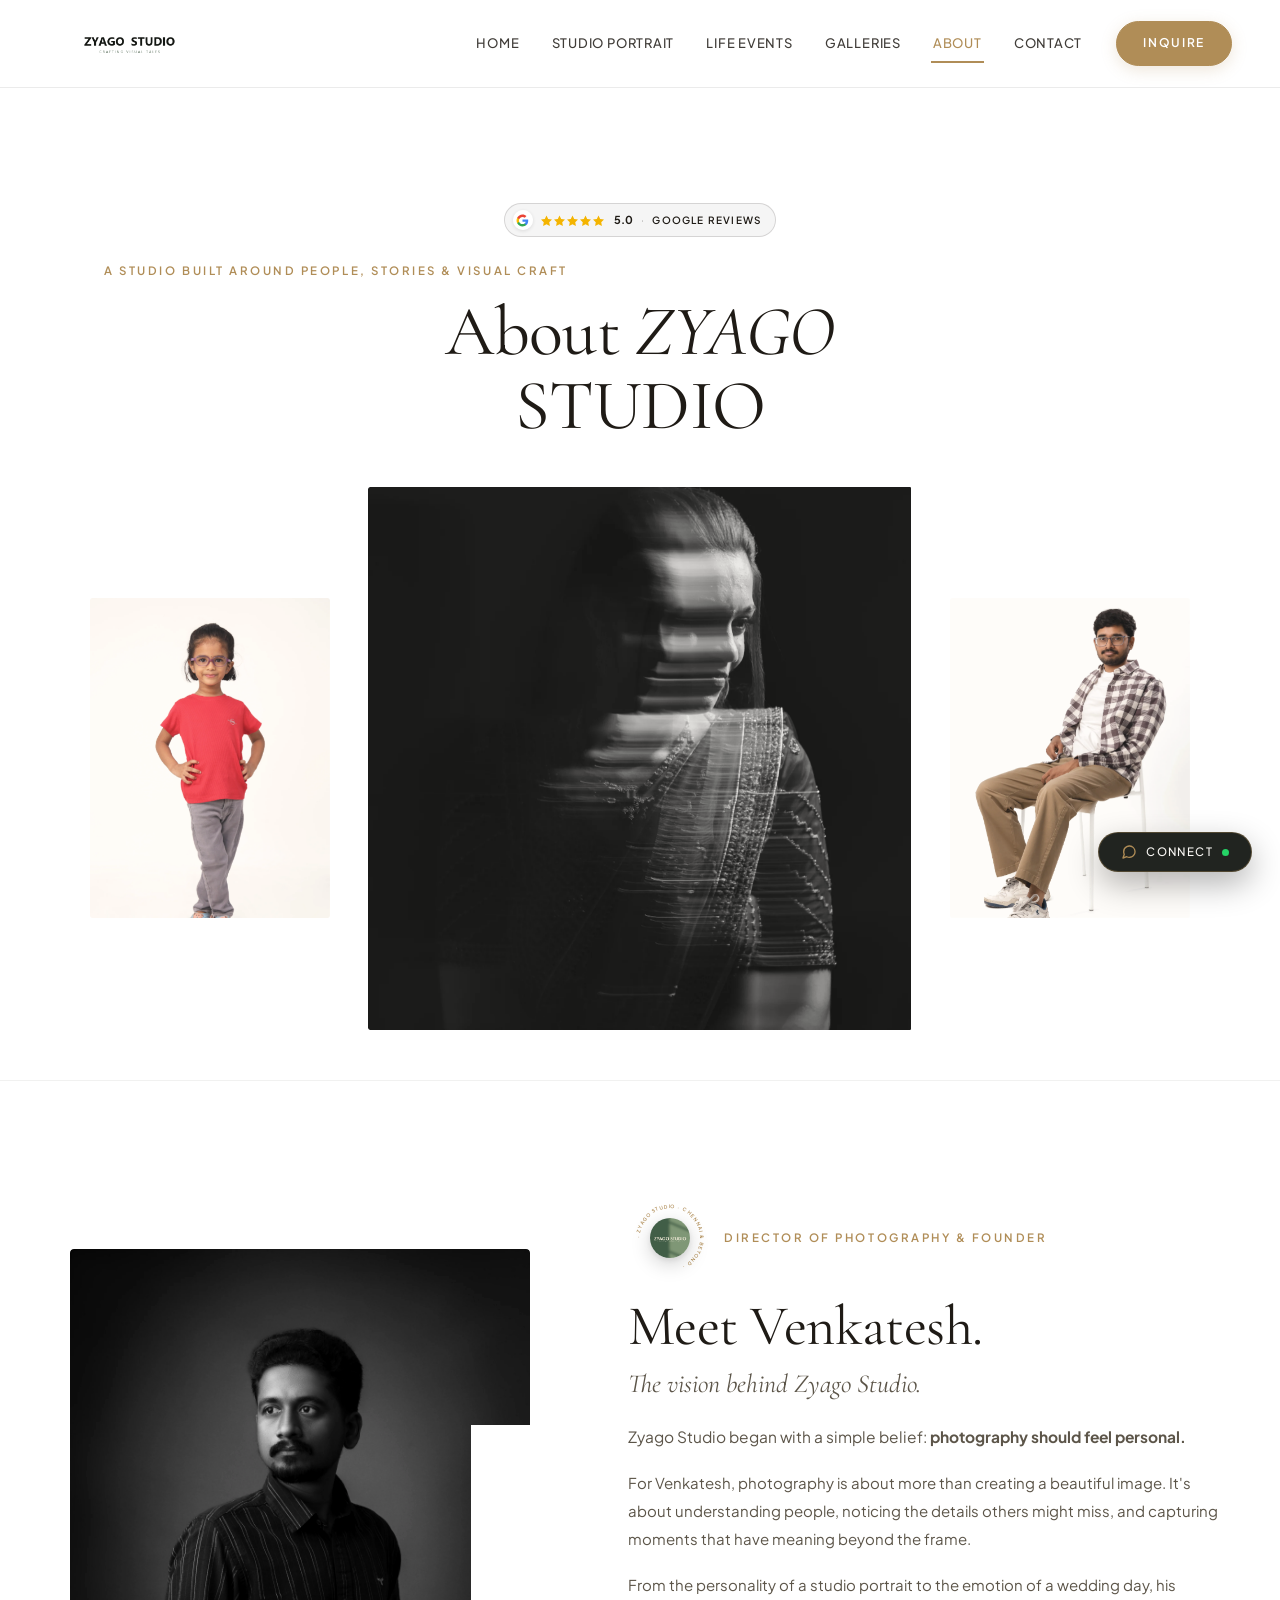
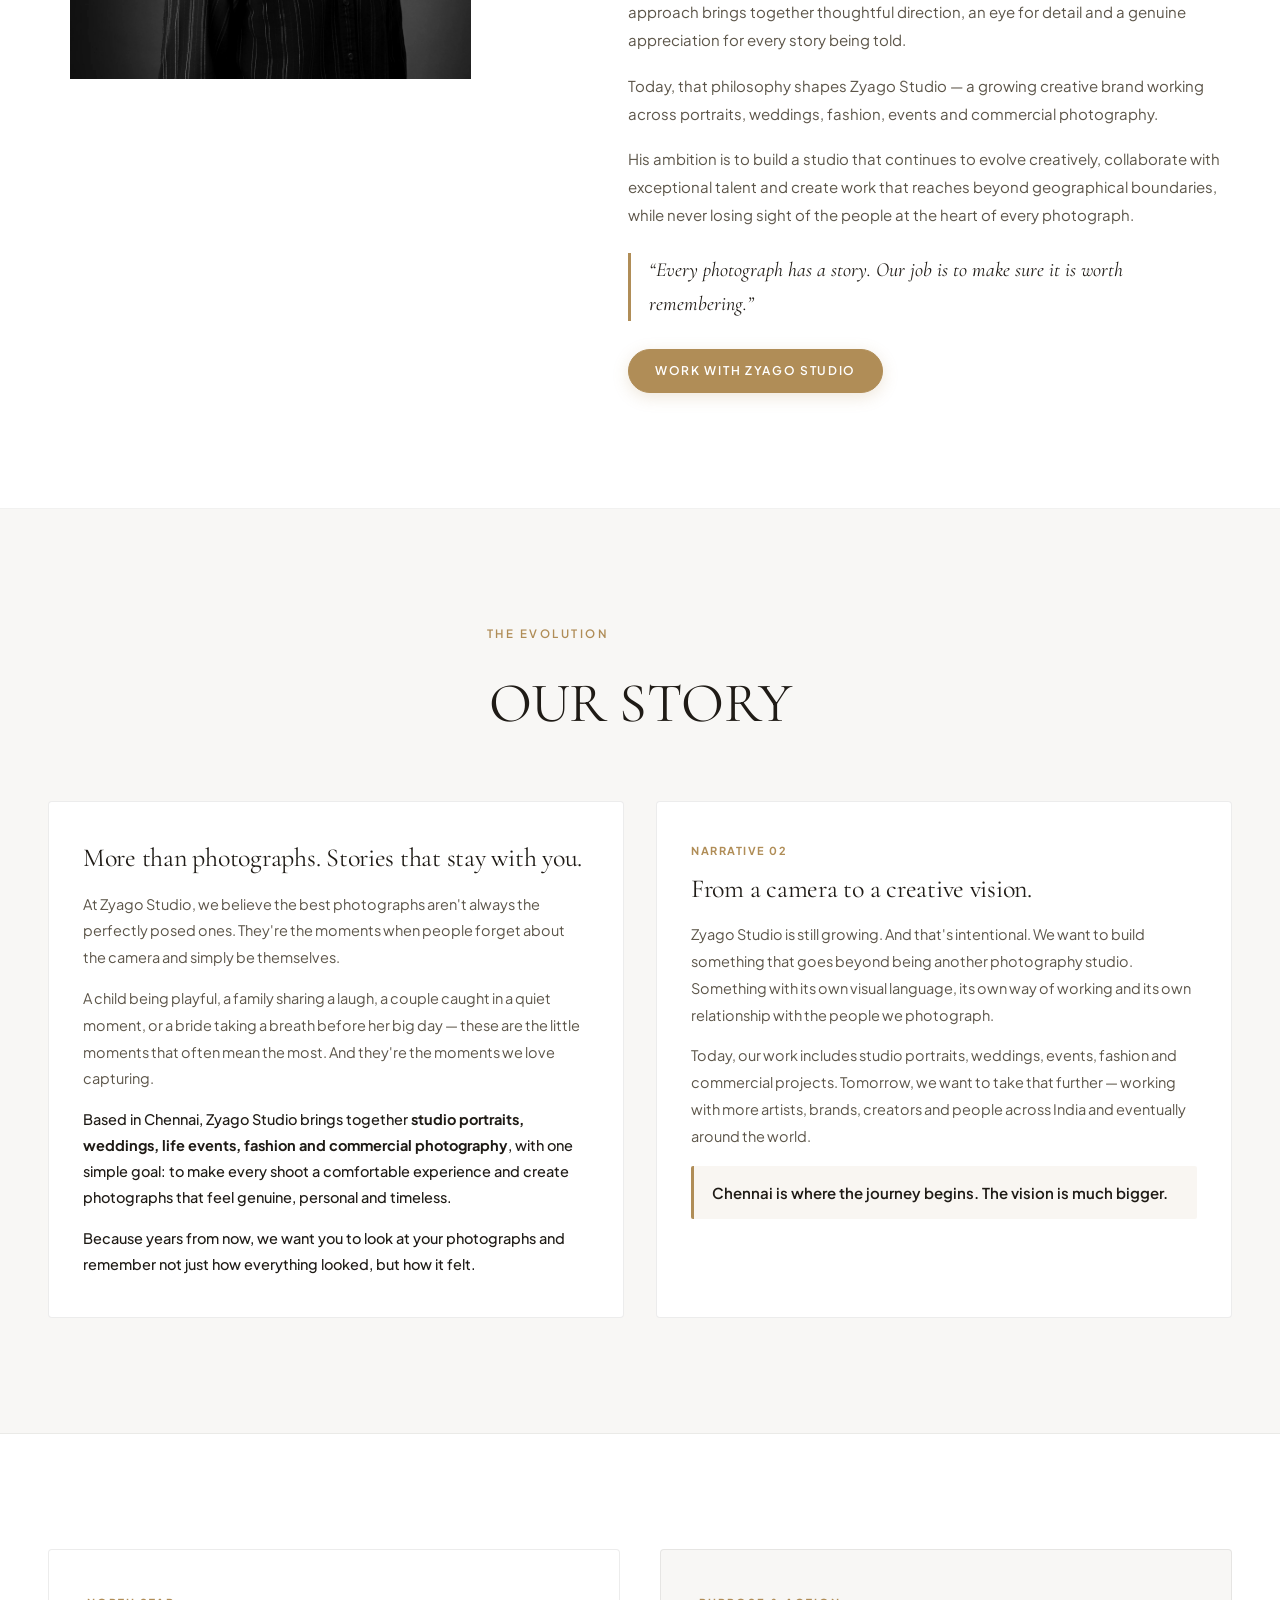
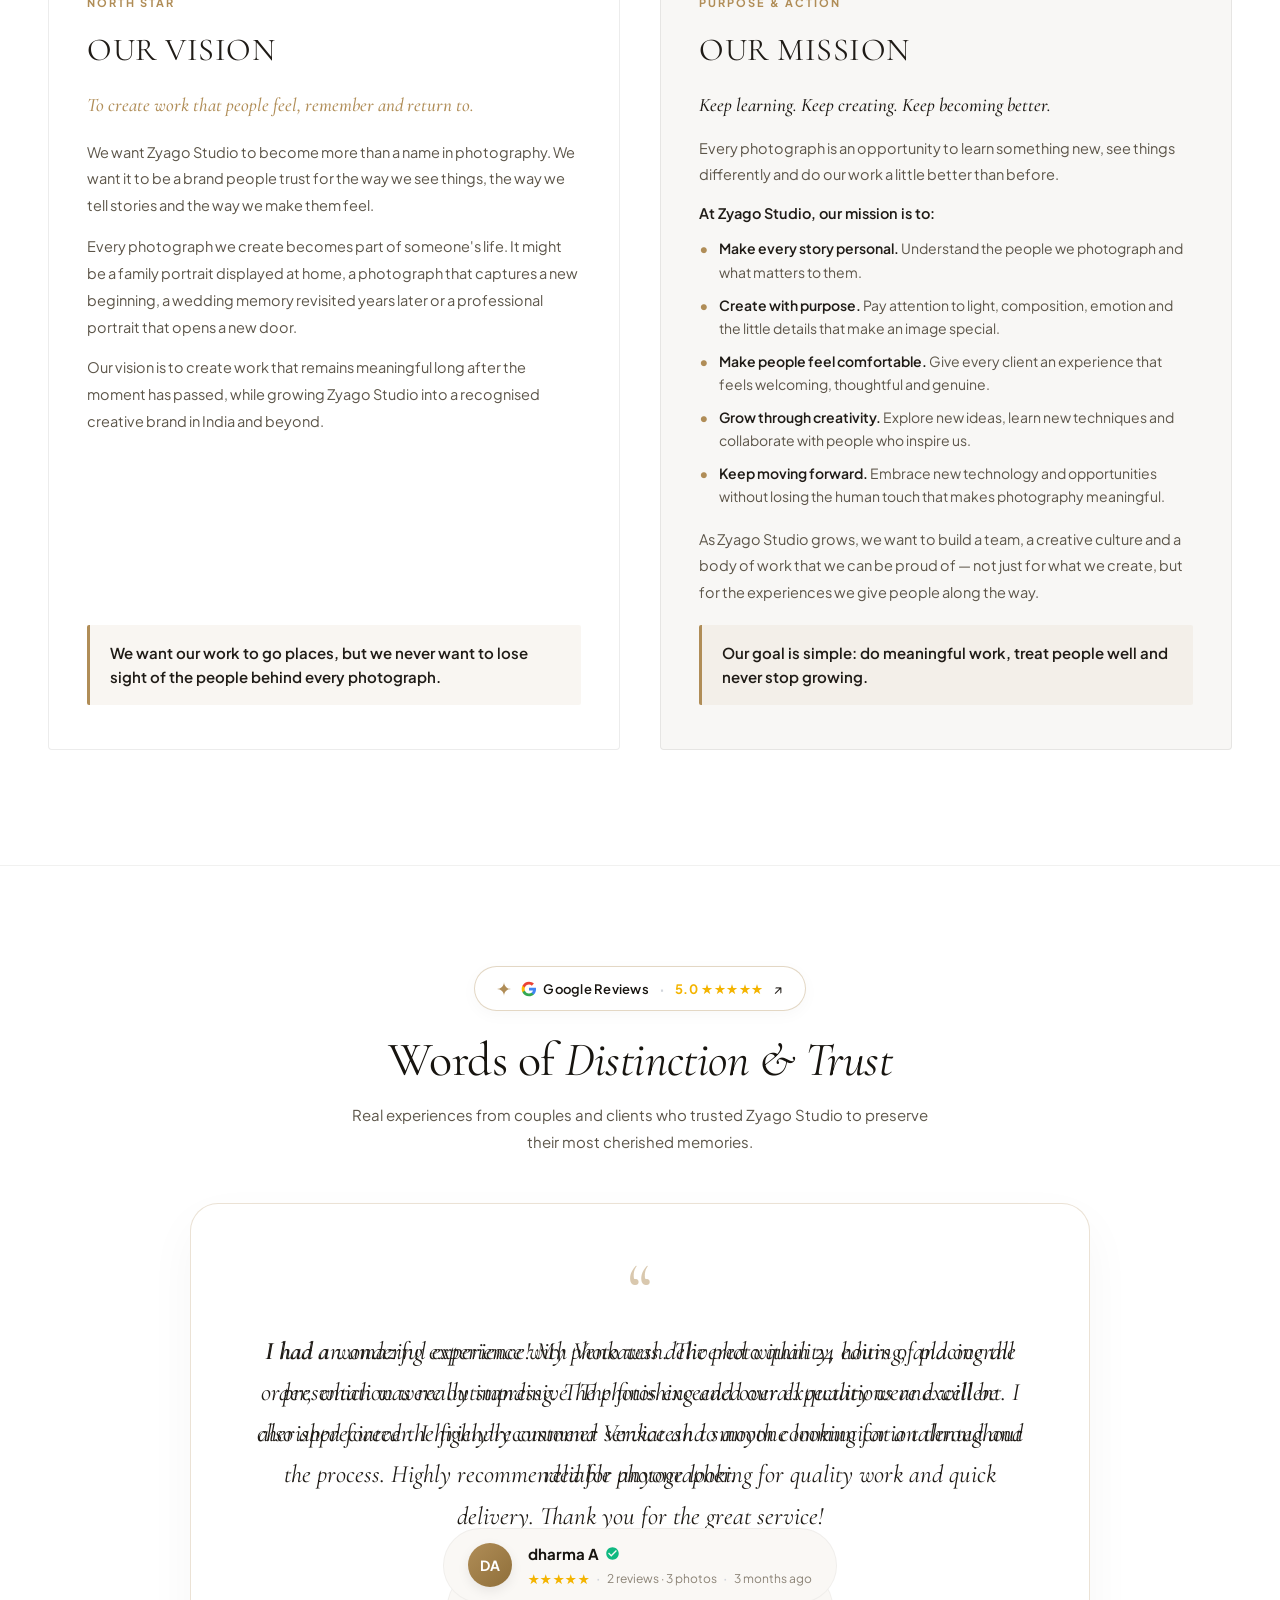
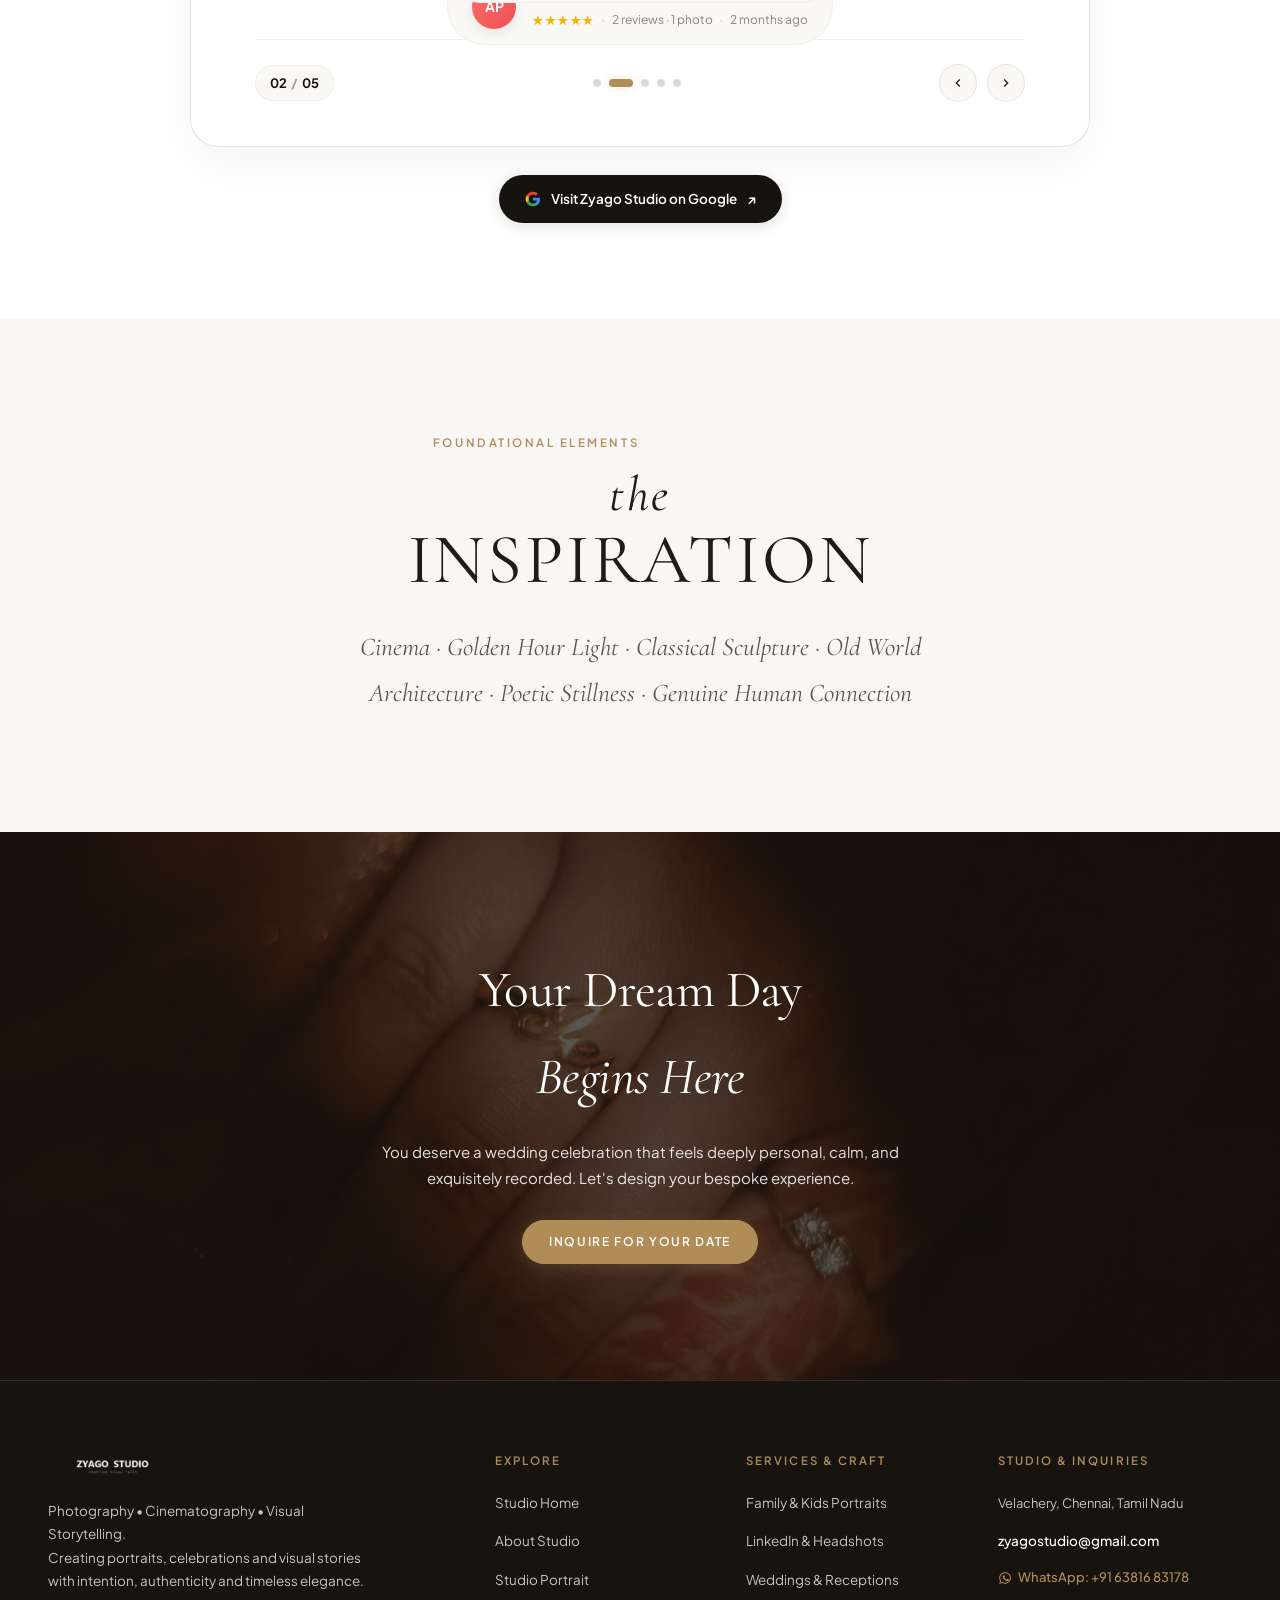
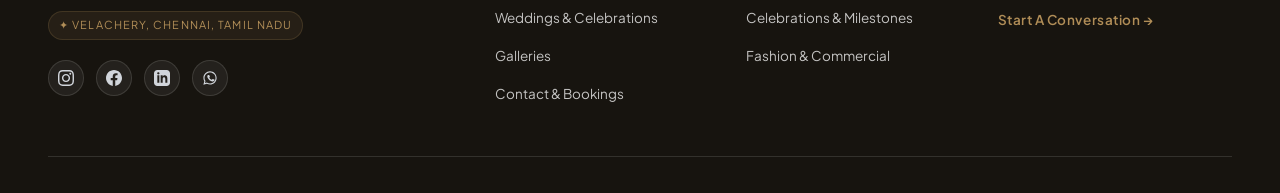
==== commit 89c73880: "feat: update domain to www.zyagostudio.in, update footer & studio slides, add LinkedIn to contact, a" ====
--- a/pages/about.html
+++ b/pages/about.html
@@ -13,7 +13,7 @@
   <link rel="icon" type="image/webp" href="../assets/images/brand-logo.webp">
   <link rel="apple-touch-icon" sizes="180x180" href="../assets/images/favicon-192.png">
   <link rel="apple-touch-icon" sizes="192x192" href="../assets/images/favicon-192.png">
-  <link rel="canonical" href="https://zyagostudio.com/pages/about.html">
+  <link rel="canonical" href="https://www.zyagostudio.in/pages/about.html">
 
   <!-- Geo & Local SEO Tags -->
   <meta name="geo.region" content="IN-TN">
@@ -38,36 +38,36 @@
     "@graph": [
       {
         "@type": "BreadcrumbList",
-        "@id": "https://zyagostudio.com/pages/about.html#breadcrumb",
+        "@id": "https://www.zyagostudio.in/pages/about.html#breadcrumb",
         "itemListElement": [
           {
             "@type": "ListItem",
             "position": 1,
             "name": "Home",
-            "item": "https://zyagostudio.com/"
+            "item": "https://www.zyagostudio.in/"
           },
           {
             "@type": "ListItem",
             "position": 2,
             "name": "About",
-            "item": "https://zyagostudio.com/pages/about.html"
+            "item": "https://www.zyagostudio.in/pages/about.html"
           }
         ]
       },
       {
         "@type": "AboutPage",
-        "@id": "https://zyagostudio.com/pages/about.html#about",
+        "@id": "https://www.zyagostudio.in/pages/about.html#about",
         "name": "About Zyago Studio & Founder Venkatesh",
-        "url": "https://zyagostudio.com/pages/about.html",
+        "url": "https://www.zyagostudio.in/pages/about.html",
         "description": "Learn about the philosophy, craftsmanship, and people behind Zyago Studio. Founded by Director of Photography Venkatesh in Chennai.",
         "mainEntity": {
           "@type": "Person",
-          "@id": "https://zyagostudio.com/pages/about.html#founder",
+          "@id": "https://www.zyagostudio.in/pages/about.html#founder",
           "name": "Venkatesh",
           "jobTitle": "Director of Photography & Founder",
           "worksFor": {
             "@type": "PhotographyStudio",
-            "@id": "https://zyagostudio.com/#studio",
+            "@id": "https://www.zyagostudio.in/#studio",
             "name": "Zyago Studio"
           },
           "knowsAbout": [
@@ -273,25 +273,31 @@
               </div>
               <span class="uppercase-track" style="margin-bottom: 0;">Director of Photography &amp; Founder</span>
             </div>
-            <h2 style="font-size: clamp(34px, 4.4vw, 62px); line-height: 1.08; margin-bottom: 24px; letter-spacing: -0.01em;">
-              The Person Behind<br><span class="italic">Zyago Studio</span>
+            <h2 style="font-size: clamp(34px, 4.4vw, 62px); line-height: 1.08; margin-bottom: 10px; letter-spacing: -0.01em;">
+              Meet Venkatesh.
             </h2>
+            <p style="font-family: var(--font-serif); font-size: clamp(20px, 2.2vw, 26px); font-style: italic; color: var(--text-dark-secondary); margin-bottom: 22px; line-height: 1.3;">
+              The vision behind Zyago Studio.
+            </p>
             
             <p style="font-size: 15.5px; color: var(--text-dark-secondary); line-height: 1.85; margin-bottom: 18px;">
-              ZYAGO STUDIO began with a simple idea — <strong>photography should feel personal.</strong>
+              Zyago Studio began with a simple belief: <strong>photography should feel personal.</strong>
             </p>
             <p style="font-size: 15px; color: var(--text-dark-secondary); line-height: 1.85; margin-bottom: 18px;">
-              For Venkatesh, photography has never been only about cameras, lighting or creating technically perfect images. It's about people.
+              For Venkatesh, photography is about more than creating a beautiful image. It's about understanding people, noticing the details others might miss, and capturing moments that have meaning beyond the frame.
             </p>
             <p style="font-size: 15px; color: var(--text-dark-secondary); line-height: 1.85; margin-bottom: 18px;">
-              It's about noticing the expression someone makes when they forget they're being photographed. It's about the relationship between two people. It's about a family being together. It's about preserving a moment that may never happen in exactly the same way again.
-            </p>
-            <p style="font-size: 15px; color: var(--text-dark-secondary); line-height: 1.85; margin-bottom: 26px;">
-              Over time, that approach grew into Zyago Studio. Today, the studio works across <strong>portraits, weddings, fashion, events and commercial photography</strong>, while continuing to hold on to the same belief that started it all:
+              From the personality of a studio portrait to the emotion of a wedding day, his approach brings together thoughtful direction, an eye for detail and a genuine appreciation for every story being told.
+            </p>
+            <p style="font-size: 15px; color: var(--text-dark-secondary); line-height: 1.85; margin-bottom: 18px;">
+              Today, that philosophy shapes Zyago Studio &mdash; a growing creative brand working across portraits, weddings, fashion, events and commercial photography.
+            </p>
+            <p style="font-size: 15px; color: var(--text-dark-secondary); line-height: 1.85; margin-bottom: 24px;">
+              His ambition is to build a studio that continues to evolve creatively, collaborate with exceptional talent and create work that reaches beyond geographical boundaries, while never losing sight of the people at the heart of every photograph.
             </p>
 
             <blockquote style="font-family: var(--font-serif); font-size: 20px; font-style: italic; color: var(--text-dark); border-left: 3px solid var(--color-gold); padding-left: 18px; margin-bottom: 28px;">
-              “Photographs should not only show you what happened. They should bring you back to how it felt.”
+              “Every photograph has a story. Our job is to make sure it is worth remembering.”
             </blockquote>
 
             <a href="contact.html" class="btn-contact">Work With Zyago Studio</a>
@@ -702,6 +708,20 @@
           <div class="footer-location-tag">
             <span>✦ Velachery, Chennai, Tamil Nadu</span>
           </div>
+          <div class="footer-social-links" aria-label="Zyago Studio Social Links">
+            <a href="https://www.instagram.com/zyagostudio/" target="_blank" rel="noopener noreferrer" class="footer-social-icon-btn" aria-label="Instagram">
+              <svg viewBox="0 0 24 24"><path d="M12 2.163c3.204 0 3.584.012 4.85.07 3.252.148 4.771 1.691 4.919 4.919.058 1.265.069 1.645.069 4.849 0 3.205-.012 3.584-.069 4.849-.149 3.225-1.664 4.771-4.919 4.919-1.266.058-1.644.07-4.85.07-3.204 0-3.584-.012-4.849-.07-3.26-.149-4.771-1.699-4.919-4.92-.058-1.265-.07-1.644-.07-4.849 0-3.204.013-3.583.07-4.849.149-3.227 1.664-4.771 4.919-4.919 1.266-.057 1.645-.069 4.849-.069zm0-2.163c-3.259 0-3.667.014-4.947.072-4.358.2-6.78 2.618-6.98 6.98-.059 1.281-.073 1.689-.073 4.948 0 3.259.014 3.668.072 4.948.2 4.358 2.618 6.78 6.98 6.98 1.281.058 1.689.072 4.948.072 3.259 0 3.668-.014 4.948-.072 4.354-.2 6.782-2.618 6.979-6.98.059-1.28.073-1.689.073-4.948 0-3.259-.014-3.667-.072-4.947-.196-4.354-2.617-6.78-6.979-6.98-1.281-.059-1.69-.073-4.949-.073zm0 5.838c-3.403 0-6.162 2.759-6.162 6.162s2.759 6.163 6.162 6.163 6.162-2.759 6.162-6.163c0-3.403-2.759-6.162-6.162-6.162zm0 10.162c-2.209 0-4-1.79-4-4 0-2.209 1.791-4 4-4s4 1.791 4 4c0 2.21-1.791 4-4 4zm6.406-11.845c-.796 0-1.441.645-1.441 1.44s.645 1.44 1.441 1.44c.795 0 1.439-.645 1.439-1.44s-.644-1.44-1.439-1.44z"/></svg>
+            </a>
+            <a href="https://www.facebook.com/zyagostudio" target="_blank" rel="noopener noreferrer" class="footer-social-icon-btn" aria-label="Facebook">
+              <svg viewBox="0 0 24 24"><path d="M24 12.073c0-6.627-5.373-12-12-12s-12 5.373-12 12c0 5.99 4.388 10.954 10.125 11.854v-8.385H7.078v-3.47h3.047V9.43c0-3.007 1.792-4.669 4.533-4.669 1.312 0 2.686.235 2.686.235v2.953H15.83c-1.491 0-1.956.925-1.956 1.874v2.25h3.328l-.532 3.47h-2.796v8.385C19.612 23.027 24 18.062 24 12.073z"/></svg>
+            </a>
+            <a href="https://www.linkedin.com/company/zyagostudio/" target="_blank" rel="noopener noreferrer" class="footer-social-icon-btn" aria-label="LinkedIn">
+              <svg viewBox="0 0 24 24"><path d="M19 0h-14c-2.761 0-5 2.239-5 5v14c0 2.761 2.239 5 5 5h14c2.762 0 5-2.239 5-5v-14c0-2.761-2.238-5-5-5zm-11 19h-3v-11h3v11zm-1.5-12.268c-.966 0-1.75-.79-1.75-1.764s.784-1.764 1.75-1.764 1.75.79 1.75 1.764-.783 1.764-1.75 1.764zm13.5 12.268h-3v-5.604c0-3.368-4-3.113-4 0v5.604h-3v-11h3v1.765c1.396-2.586 7-2.777 7 2.476v6.759z"/></svg>
+            </a>
+            <a href="https://wa.me/916381683178" target="_blank" rel="noopener noreferrer" class="footer-social-icon-btn" aria-label="WhatsApp">
+              <svg viewBox="0 0 24 24"><path d="M12.04 2C6.58 2 2.13 6.45 2.13 11.91C2.13 13.66 2.59 15.36 3.45 16.86L2.05 22L7.3 20.62C8.75 21.41 10.38 21.83 12.04 21.83C17.5 21.83 21.95 17.38 21.95 11.92C21.95 9.27 20.92 6.78 19.05 4.91C17.18 3.03 14.69 2 12.04 2M12.05 3.67C14.25 3.67 16.31 4.53 17.87 6.09C19.42 7.65 20.28 9.72 20.28 11.92C20.28 16.46 16.58 20.15 12.04 20.15C10.56 20.15 9.11 19.76 7.85 19L7.55 18.83L4.43 19.65L5.26 16.61L5.06 16.29C4.24 15 3.8 13.47 3.8 11.91C3.81 7.37 7.5 3.67 12.05 3.67M9.53 7.34C9.36 7.34 9.08 7.41 8.84 7.67C8.61 7.94 7.94 8.57 7.94 9.87C7.94 11.17 8.89 12.43 9.02 12.6C9.15 12.78 10.87 15.42 13.5 16.56C14.13 16.83 14.62 17 15 17.13C15.65 17.33 16.24 17.3 16.71 17.23C17.23 17.15 18.31 16.58 18.54 15.93C18.77 15.28 18.77 14.73 18.7 14.61C18.63 14.5 18.46 14.43 18.2 14.3C17.94 14.17 16.68 13.55 16.45 13.46C16.21 13.38 16.05 13.34 15.88 13.6C15.71 13.86 15.23 14.43 15.08 14.61C14.94 14.78 14.79 14.8 14.53 14.67C14.27 14.54 13.44 14.27 12.45 13.39C11.69 12.7 11.17 11.86 11.02 11.6C10.88 11.34 11 11.2 11.13 11.07C11.25 10.95 11.39 10.77 11.53 10.61C11.66 10.45 11.71 10.33 11.79 10.16C11.88 10 11.84 9.86 11.77 9.73C11.71 9.6 11.2 8.35 10.98 7.84C10.78 7.34 10.57 7.41 10.41 7.41C10.26 7.4 10.08 7.39 9.91 7.39C9.74 7.39 9.53 7.34 9.53 7.34Z"/></svg>
+            </a>
+          </div>
         </div>
 
         <div>
--- a/css/style.css
+++ b/css/style.css
@@ -1082,6 +1082,7 @@
   position: absolute;
   inset: 0;
   background-size: cover;
+  background-position: center 25%;
   background-repeat: no-repeat;
   opacity: 0;
   transform: scale(1.0);
@@ -5526,6 +5527,68 @@
   transform: translate(2px, -2px);
 }
 
+.btn-instagram-visit {
+  display: inline-flex;
+  align-items: center;
+  gap: 10px;
+  background: #17140F;
+  color: #FFFFFF;
+  font-family: var(--font-sans);
+  font-size: 13.5px;
+  font-weight: 600;
+  padding: 12px 26px;
+  border-radius: 9999px;
+  transition: all 0.3s ease;
+  box-shadow: 0 4px 16px rgba(0, 0, 0, 0.12);
+  text-decoration: none;
+}
+
+.btn-instagram-visit:hover {
+  background: linear-gradient(45deg, #f09433 0%, #e6683c 25%, #dc2743 50%, #cc2366 75%, #bc1888 100%);
+  color: #FFFFFF;
+  transform: translateY(-2px);
+  box-shadow: 0 8px 24px rgba(220, 39, 67, 0.3);
+}
+
+.btn-instagram-visit:hover .btn-arrow-diag {
+  transform: translate(2px, -2px);
+}
+
+.footer-social-links {
+  display: flex;
+  align-items: center;
+  gap: 12px;
+  margin-top: 20px;
+}
+
+.footer-social-icon-btn {
+  width: 36px;
+  height: 36px;
+  border-radius: 50%;
+  display: inline-flex;
+  align-items: center;
+  justify-content: center;
+  background: rgba(255, 255, 255, 0.06);
+  border: 1px solid rgba(255, 255, 255, 0.12);
+  color: #d1d5db;
+  transition: all 0.3s cubic-bezier(0.25, 1, 0.5, 1);
+  text-decoration: none;
+}
+
+.footer-social-icon-btn svg {
+  width: 16px;
+  height: 16px;
+  fill: currentColor;
+}
+
+.footer-social-icon-btn:hover {
+  background: var(--color-gold);
+  border-color: var(--color-gold);
+  color: #121212;
+  transform: translateY(-2px);
+  box-shadow: 0 6px 16px rgba(212, 175, 55, 0.35);
+}
+
 /* --------------------------------------------------------------------------
    STUDIO ATELIER & VERIFIED GOOGLE MAPS SECTION (APPLE / GOOGLE MAPS CARD UI)
    -------------------------------------------------------------------------- */
@@ -5698,7 +5761,7 @@
   width: 100%;
   height: 100%;
   object-fit: cover;
-  object-position: center 18%;
+  object-position: center 30%;
   opacity: 0;
   visibility: hidden;
   transition: opacity 0.5s ease, transform 0.95s cubic-bezier(0.25, 1, 0.5, 1);
@@ -6131,6 +6194,131 @@
 }
 
 /* --------------------------------------------------------------------------
+   PORTRAIT VISION 2-SLIDE SHOWCASE
+   -------------------------------------------------------------------------- */
+.portrait-vision-slider-wrap {
+  position: relative;
+  width: 100%;
+  aspect-ratio: 4 / 5;
+  border-radius: 4px;
+  overflow: hidden;
+  box-shadow: 0 16px 40px rgba(0, 0, 0, 0.1);
+  background-color: #121212;
+  user-select: none;
+}
+
+.portrait-vision-slides-track {
+  position: relative;
+  width: 100%;
+  height: 100%;
+}
+
+.portrait-vision-photo {
+  position: absolute;
+  inset: 0;
+  width: 100%;
+  height: 100%;
+  object-fit: cover;
+  object-position: center;
+  opacity: 0;
+  visibility: hidden;
+  transform: scale(1.02);
+  transition: opacity 0.7s cubic-bezier(0.25, 1, 0.5, 1), 
+              transform 0.9s cubic-bezier(0.25, 1, 0.5, 1),
+              visibility 0.7s;
+  pointer-events: none;
+}
+
+.portrait-vision-photo.active {
+  opacity: 1;
+  visibility: visible;
+  transform: scale(1);
+  pointer-events: auto;
+}
+
+/* Subtle luxury navigation arrows */
+.portrait-vision-nav-btn {
+  position: absolute;
+  top: 50%;
+  transform: translateY(-50%);
+  width: 38px;
+  height: 38px;
+  border-radius: 50%;
+  border: 1px solid rgba(255, 255, 255, 0.2);
+  background: rgba(18, 18, 18, 0.45);
+  backdrop-filter: blur(8px);
+  -webkit-backdrop-filter: blur(8px);
+  color: #ffffff;
+  display: flex;
+  align-items: center;
+  justify-content: center;
+  cursor: pointer;
+  z-index: 5;
+  opacity: 0;
+  transition: all 0.3s cubic-bezier(0.25, 1, 0.5, 1);
+}
+
+.portrait-vision-slider-wrap:hover .portrait-vision-nav-btn {
+  opacity: 1;
+}
+
+.portrait-vision-nav-btn:hover {
+  background: rgba(18, 18, 18, 0.85);
+  border-color: rgba(255, 255, 255, 0.5);
+  transform: translateY(-50%) scale(1.06);
+}
+
+.portrait-vision-nav-btn.prev {
+  left: 14px;
+}
+
+.portrait-vision-nav-btn.next {
+  right: 14px;
+}
+
+@media (max-width: 768px) {
+  .portrait-vision-nav-btn {
+    opacity: 0.85;
+    width: 34px;
+    height: 34px;
+  }
+}
+
+/* Elegant Pill Pagination Dots */
+.portrait-vision-dots {
+  position: absolute;
+  bottom: 16px;
+  left: 50%;
+  transform: translateX(-50%);
+  display: flex;
+  align-items: center;
+  gap: 7px;
+  padding: 6px 12px;
+  border-radius: 999px;
+  background: rgba(18, 18, 18, 0.5);
+  backdrop-filter: blur(8px);
+  -webkit-backdrop-filter: blur(8px);
+  border: 1px solid rgba(255, 255, 255, 0.15);
+  z-index: 5;
+}
+
+.portrait-vision-dot {
+  border: none;
+  padding: 0;
+  cursor: pointer;
+  width: 7px;
+  height: 7px;
+  border-radius: 999px;
+  background: rgba(255, 255, 255, 0.45);
+  transition: all 0.35s cubic-bezier(0.4, 0, 0.2, 1);
+}
+
+.portrait-vision-dot.active {
+  width: 22px;
+  background: #ffffff;
+}
+
+/* --------------------------------------------------------------------------
    REDUCED MOTION SUPPORT
    -------------------------------------------------------------------------- */
 @media (prefers-reduced-motion: reduce) {
--- a/css/responsive.css
+++ b/css/responsive.css
@@ -28,6 +28,17 @@
   .footer-main-grid {
     grid-template-columns: 1fr 1fr;
     gap: 36px;
+  }
+}
+
+@media (max-width: 540px) {
+  .footer-main-grid {
+    grid-template-columns: 1fr;
+    gap: 28px;
+  }
+  .footer-main-grid > div:first-child,
+  .footer-main-grid > div:last-child {
+    grid-column: span 1;
   }
 }
 
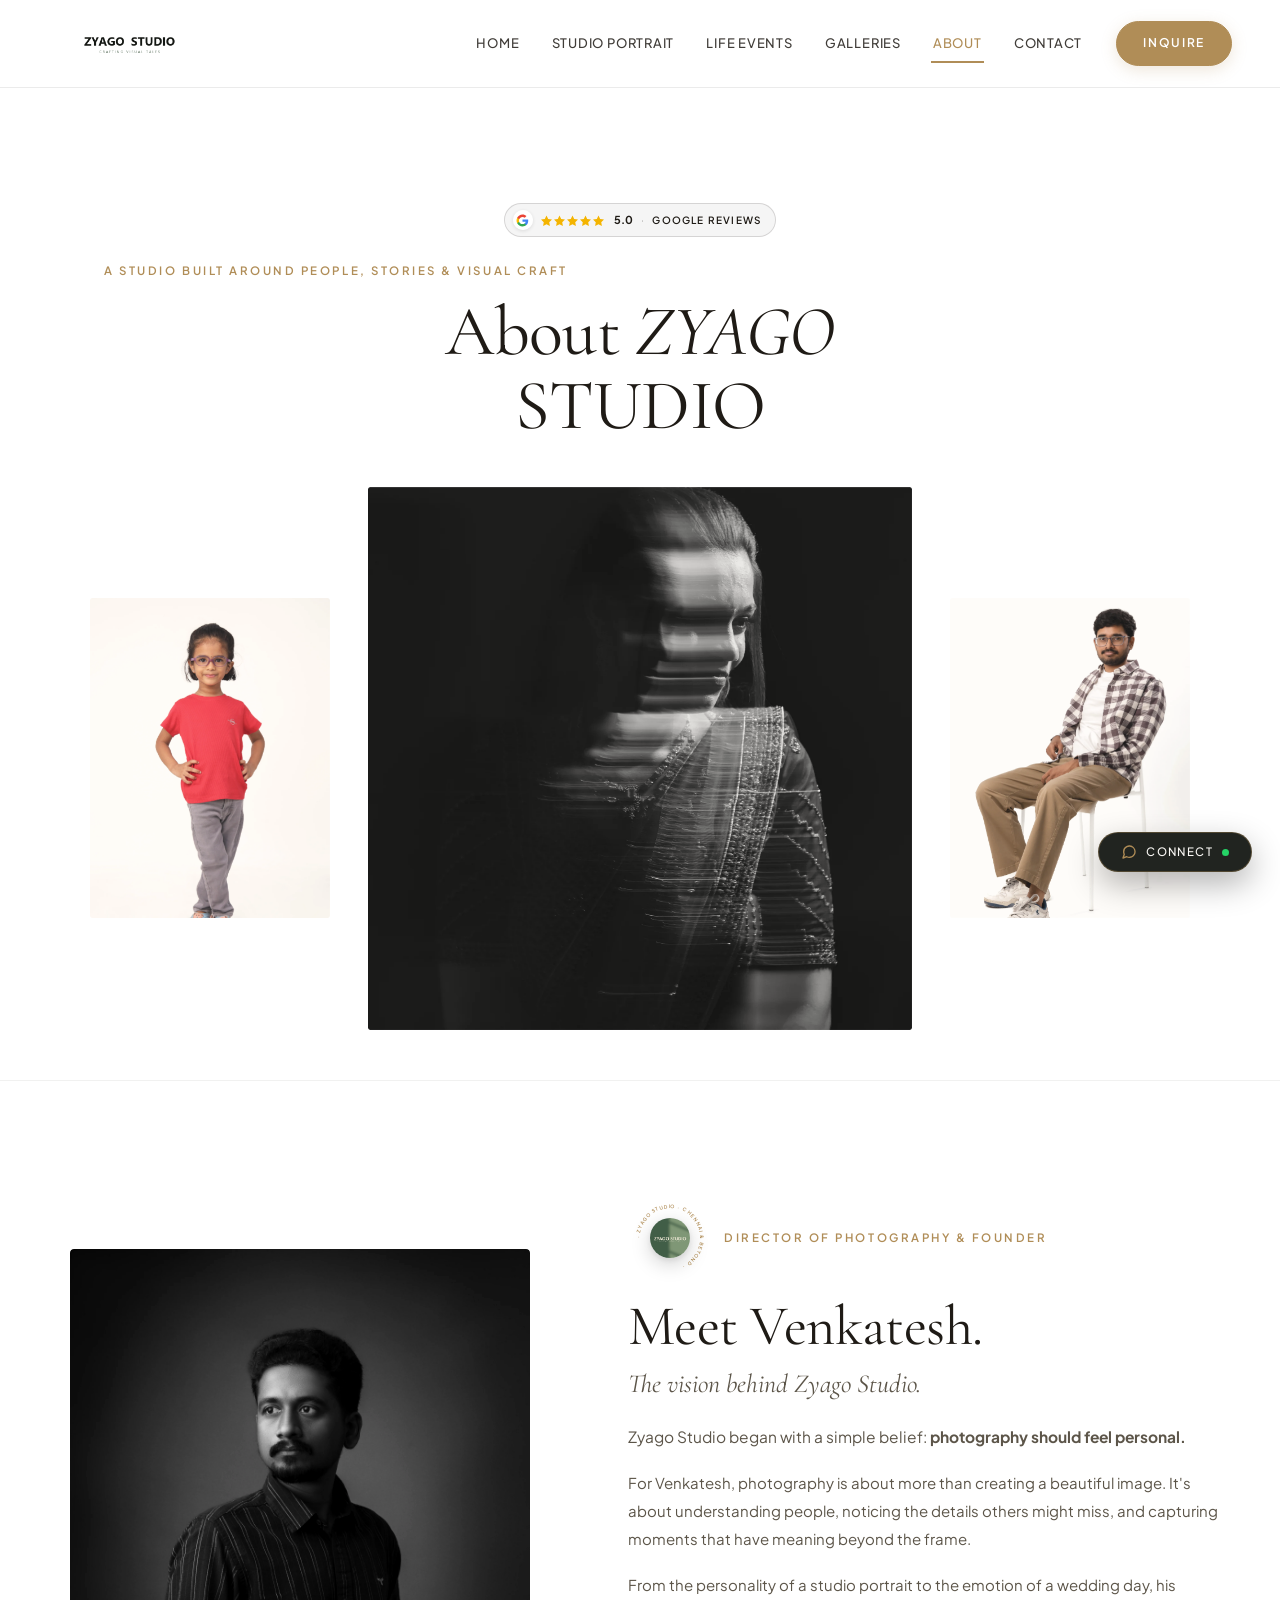
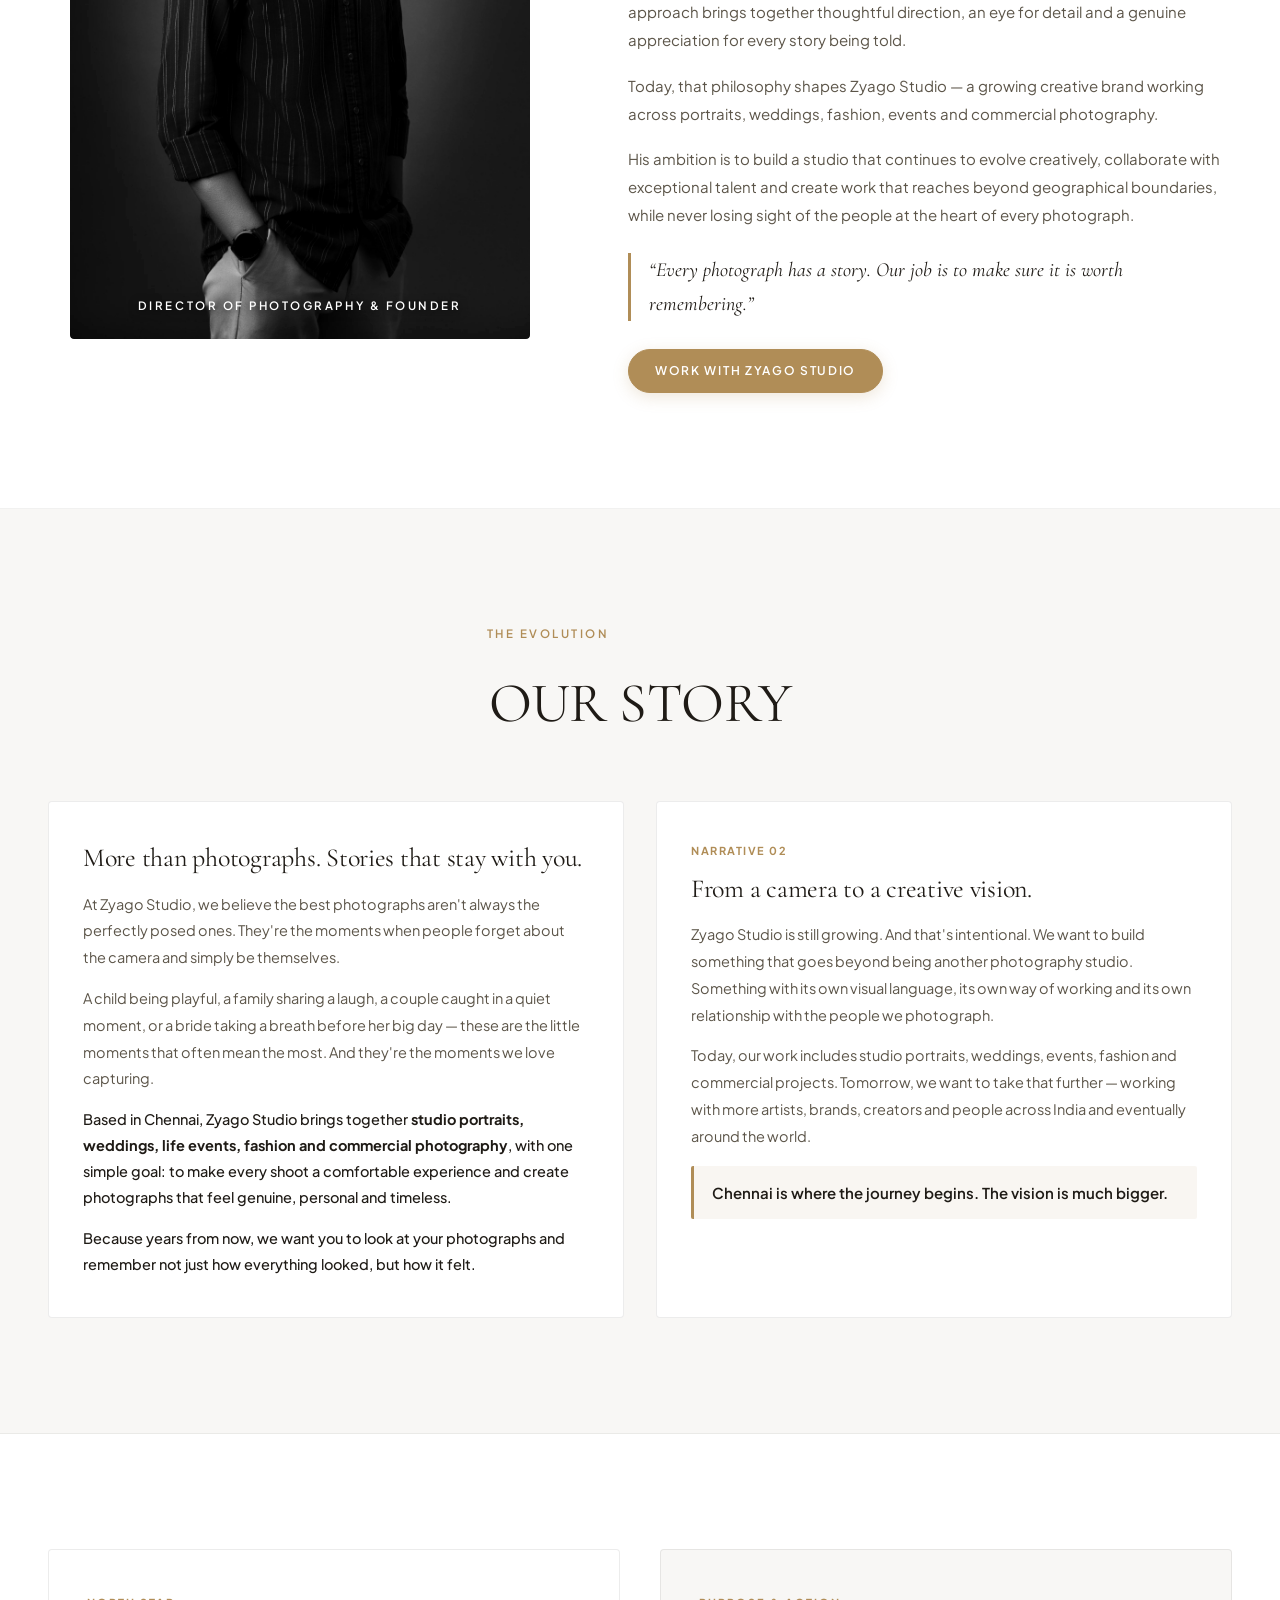
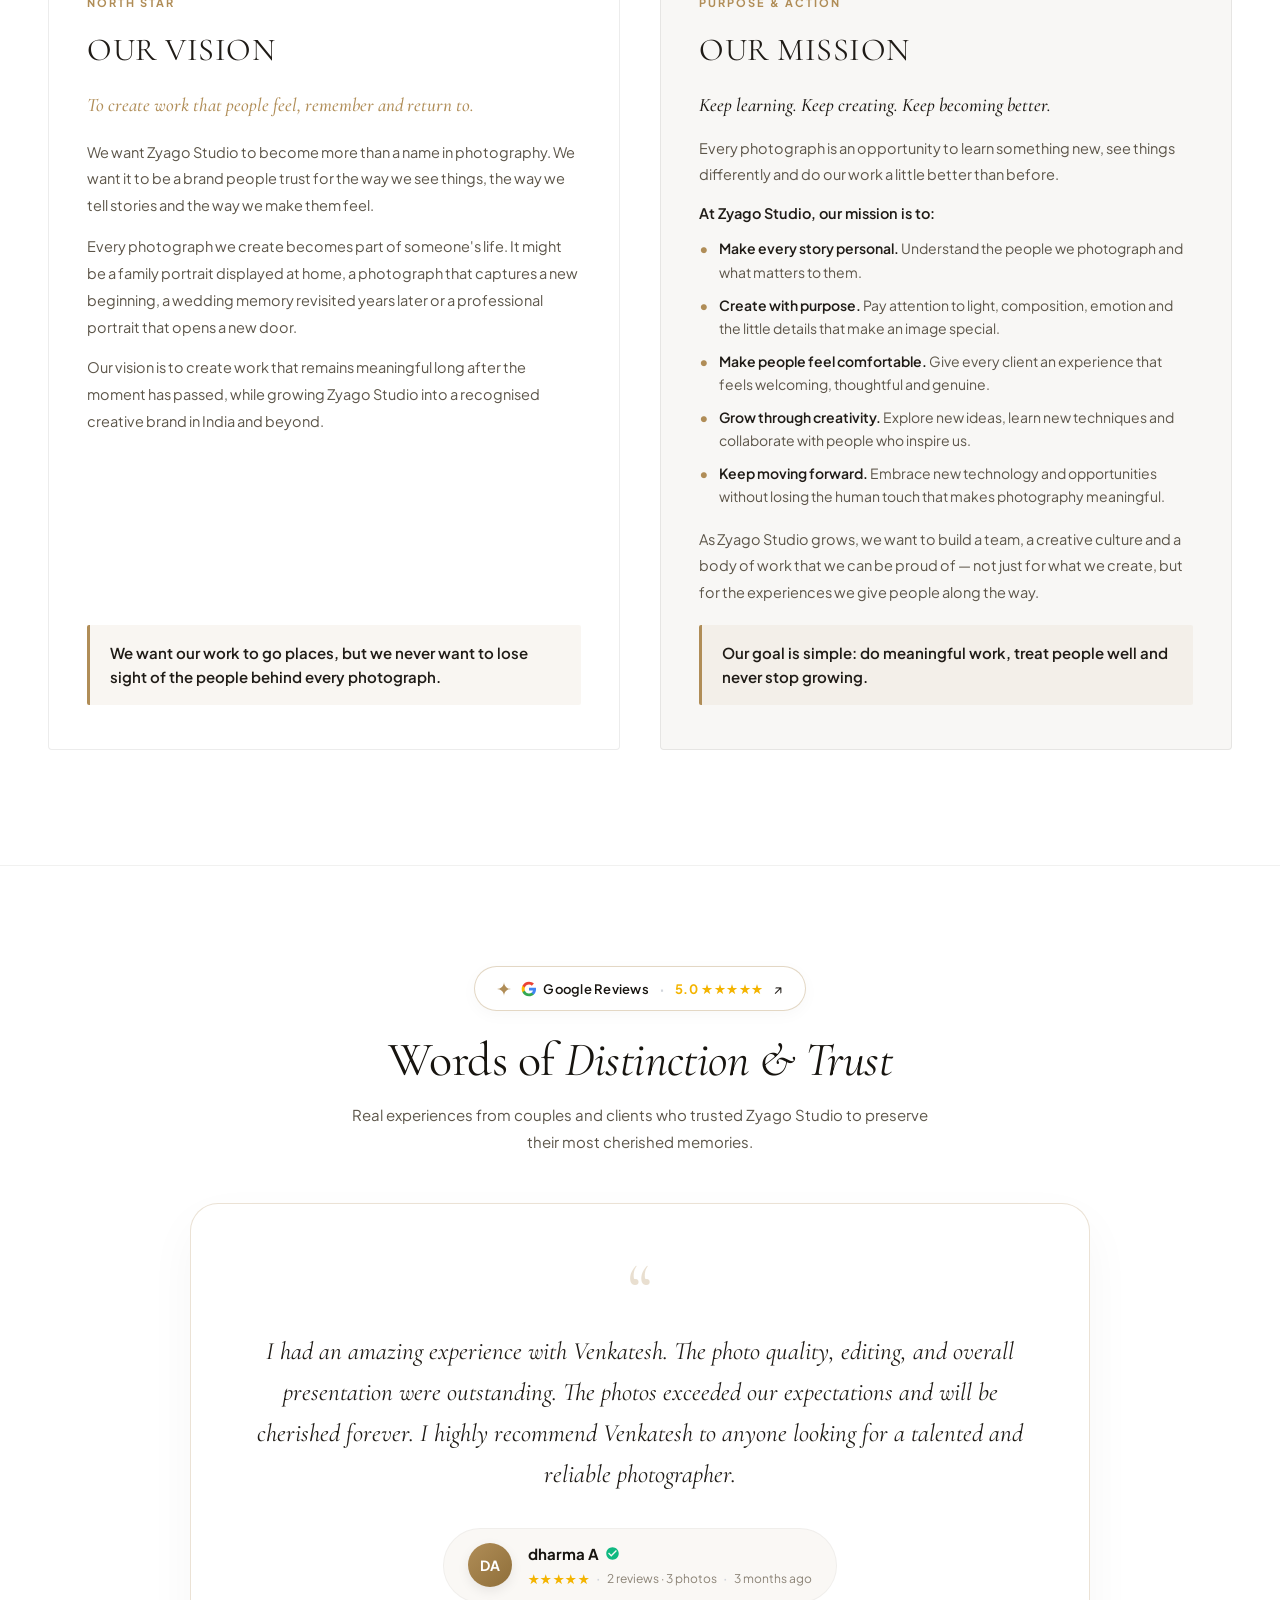
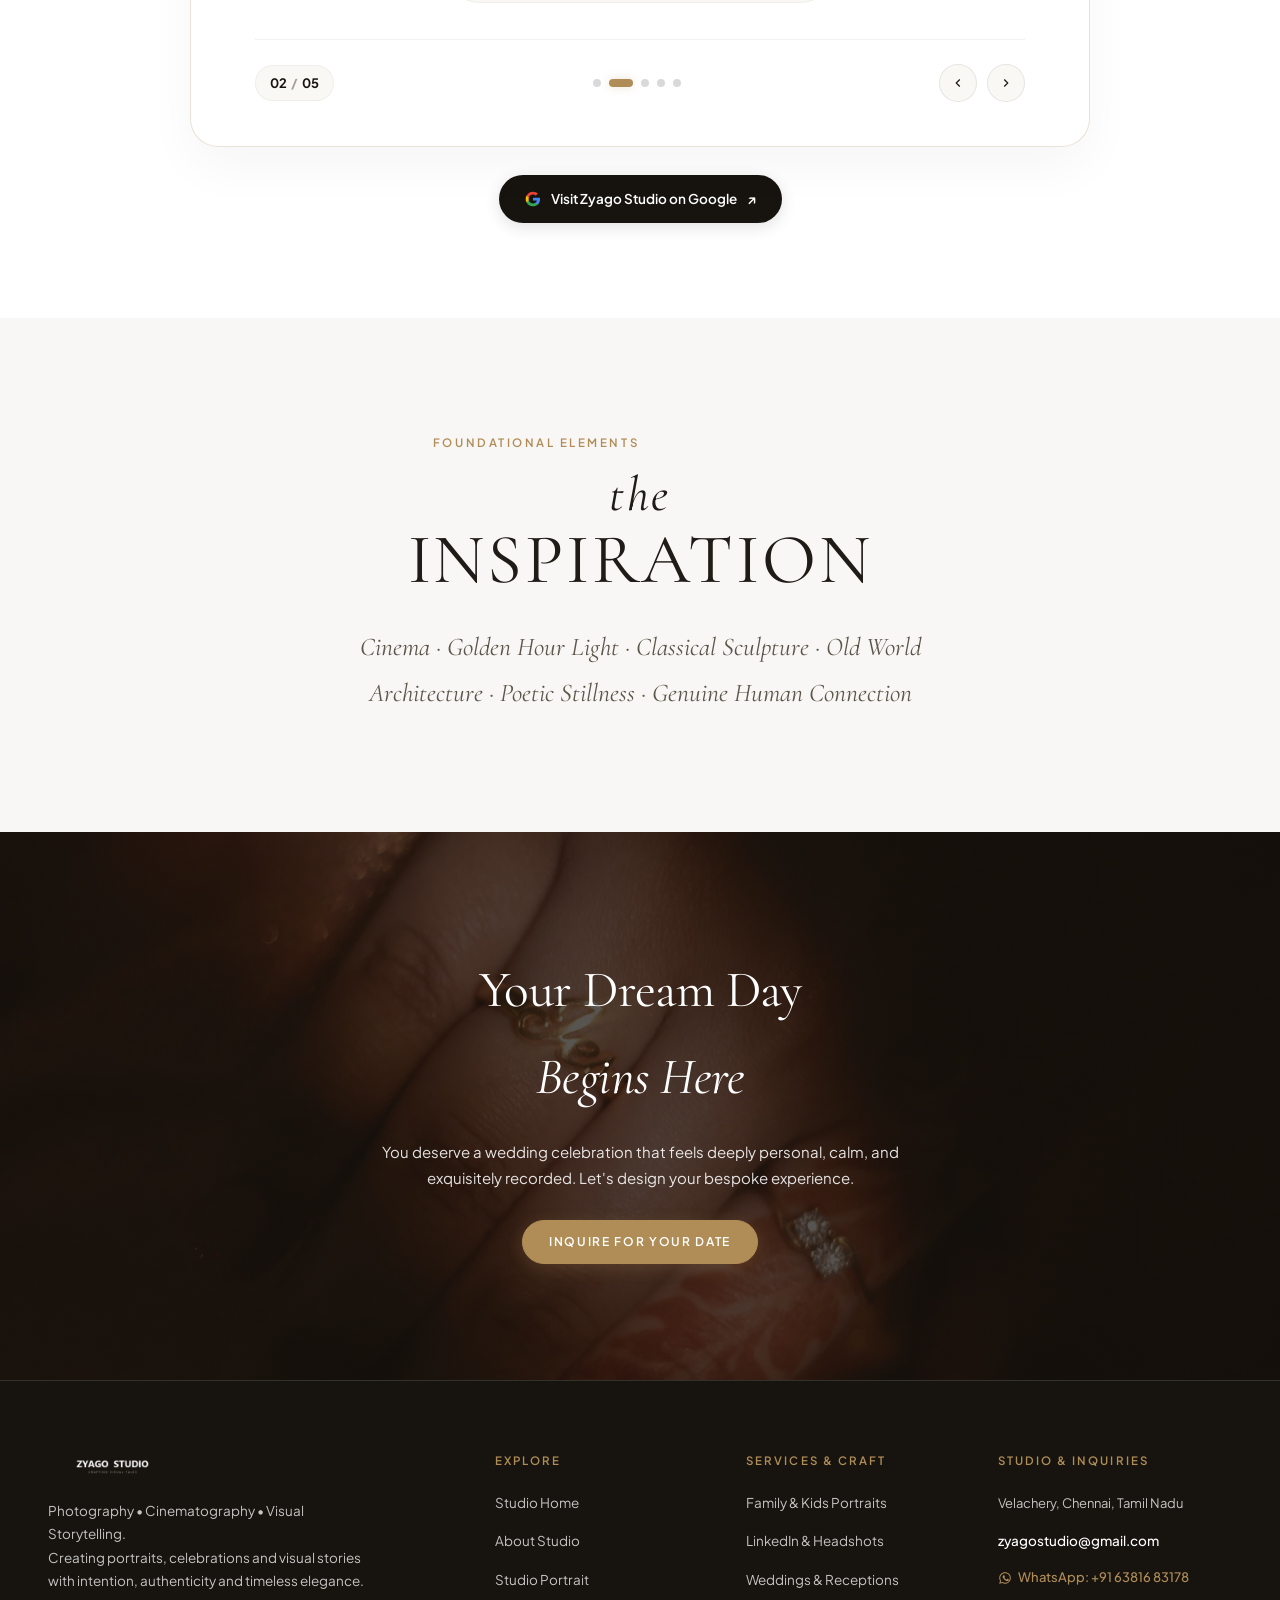
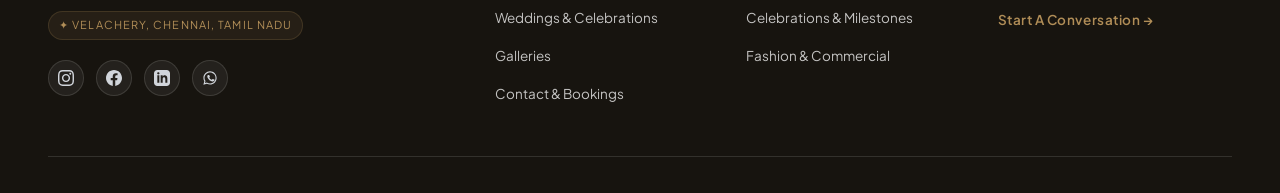
==== commit 7df33fc1: "feat(seo): implement SEO/AEO/GEO optimization, favicon set, 404 page, and workspace cleanup" ====
--- a/pages/about.html
+++ b/pages/about.html
@@ -3,18 +3,33 @@
 <head>
   <meta charset="UTF-8">
   <meta name="viewport" content="width=device-width, initial-scale=1.0">
-  <title>About Zyago Studio | Photography Studio Chennai</title>
-  <meta name="description" content="Discover the vision and craftsmanship behind Zyago Studio, founded by Venkatesh in Velachery, Chennai for timeless visual storytelling.">
-  <meta name="keywords" content="About Zyago Studio, Venkatesh photographer Chennai, founder Zyago Studio, photography studio in Chennai, portrait photographer Chennai, wedding photographer Chennai, photo studio Velachery">
-  <meta name="author" content="Venkatesh, Founder &amp; Director of Photography - Zyago Studio">
-    <!-- Favicon & Apple Touch Icons -->
-  <link rel="icon" type="image/png" sizes="32x32" href="../assets/images/favicon-192.png">
-  <link rel="icon" type="image/png" sizes="192x192" href="../assets/images/favicon-192.png">
-  <link rel="icon" type="image/webp" href="../assets/images/brand-logo.webp">
-  <link rel="apple-touch-icon" sizes="180x180" href="../assets/images/favicon-192.png">
-  <link rel="apple-touch-icon" sizes="192x192" href="../assets/images/favicon-192.png">
-  <link rel="canonical" href="https://www.zyagostudio.in/pages/about.html">
-
+  <title>About Zyago Studio | Fine Art Photography Studio Chennai</title>
+  <meta name="description" content="Discover the philosophy and craftsmanship of Zyago Studio, founded by Venkatesh in Velachery, Chennai to create timeless, editorial visual storytelling.">
+  <link rel="canonical" href="https://YOUR-DOMAIN.com/pages/about.html">
+
+  <!-- Favicon & Touch Icons -->
+  <link rel="icon" type="image/x-icon" href="../favicon.ico">
+  <link rel="icon" type="image/png" sizes="16x16" href="../favicon-16x16.png">
+  <link rel="icon" type="image/png" sizes="32x32" href="../favicon-32x32.png">
+  <link rel="apple-touch-icon" sizes="180x180" href="../apple-touch-icon.png">
+  <link rel="manifest" href="../site.webmanifest">
+  <meta name="theme-color" content="#415d47">
+
+  <!-- Open Graph -->
+  <meta property="og:type" content="profile">
+  <meta property="og:url" content="https://YOUR-DOMAIN.com/pages/about.html">
+  <meta property="og:title" content="About Zyago Studio | Fine Art Photography Studio Chennai">
+  <meta property="og:description" content="Discover the philosophy and craftsmanship of Zyago Studio, founded by Venkatesh in Velachery, Chennai to create timeless, editorial visual storytelling.">
+  <meta property="og:image" content="https://YOUR-DOMAIN.com/assets/images/brand/brand-director-seal.webp">
+  <meta property="og:site_name" content="Zyago Studio">
+  <meta property="og:locale" content="en_IN">
+
+  <!-- Twitter Card -->
+  <meta name="twitter:card" content="summary_large_image">
+  <meta name="twitter:title" content="About Zyago Studio | Fine Art Photography Studio Chennai">
+  <meta name="twitter:description" content="Discover the philosophy and craftsmanship of Zyago Studio, founded by Venkatesh in Velachery, Chennai to create timeless, editorial visual storytelling.">
+  <meta name="twitter:image" content="https://YOUR-DOMAIN.com/assets/images/brand/brand-director-seal.webp">
+<!-- Favicon & Apple Touch Icons -->
   <!-- Geo & Local SEO Tags -->
   <meta name="geo.region" content="IN-TN">
   <meta name="geo.placename" content="Velachery, Chennai, Tamil Nadu">
@@ -32,55 +47,153 @@
   <link rel="stylesheet" href="../css/responsive.css">
 
     <!-- JSON-LD Entity Graph: BreadcrumbList & AboutPage -->
+
+  <!-- JSON-LD Structured Data: Organization, WebSite, Breadcrumbs & FAQ -->
   <script type="application/ld+json">
-  {
-    "@context": "https://schema.org",
-    "@graph": [
-      {
-        "@type": "BreadcrumbList",
-        "@id": "https://www.zyagostudio.in/pages/about.html#breadcrumb",
-        "itemListElement": [
-          {
-            "@type": "ListItem",
-            "position": 1,
-            "name": "Home",
-            "item": "https://www.zyagostudio.in/"
-          },
-          {
-            "@type": "ListItem",
-            "position": 2,
-            "name": "About",
-            "item": "https://www.zyagostudio.in/pages/about.html"
-          }
-        ]
+{
+  "@context": "https://schema.org",
+  "@graph": [
+    {
+      "@type": "WebSite",
+      "@id": "https://YOUR-DOMAIN.com/#website",
+      "url": "https://YOUR-DOMAIN.com/",
+      "name": "Zyago Studio",
+      "description": "Contemporary portrait and wedding photography studio in Chennai.",
+      "publisher": {
+        "@id": "https://YOUR-DOMAIN.com/#organization"
       },
-      {
-        "@type": "AboutPage",
-        "@id": "https://www.zyagostudio.in/pages/about.html#about",
-        "name": "About Zyago Studio & Founder Venkatesh",
-        "url": "https://www.zyagostudio.in/pages/about.html",
-        "description": "Learn about the philosophy, craftsmanship, and people behind Zyago Studio. Founded by Director of Photography Venkatesh in Chennai.",
-        "mainEntity": {
-          "@type": "Person",
-          "@id": "https://www.zyagostudio.in/pages/about.html#founder",
-          "name": "Venkatesh",
-          "jobTitle": "Director of Photography & Founder",
-          "worksFor": {
-            "@type": "PhotographyStudio",
-            "@id": "https://www.zyagostudio.in/#studio",
-            "name": "Zyago Studio"
-          },
-          "knowsAbout": [
-            "Studio Portraiture",
-            "Fine Art Photography",
-            "Candid Wedding Cinematography",
-            "Editorial Lighting",
-            "Fashion Photography"
-          ]
+      "inLanguage": "en-IN"
+    },
+    {
+      "@type": [
+        "PhotographyStudio",
+        "ProfessionalService",
+        "LocalBusiness"
+      ],
+      "@id": "https://YOUR-DOMAIN.com/#organization",
+      "name": "Zyago Studio",
+      "alternateName": [
+        "Zyago Studio Chennai",
+        "Zyago Portrait Studio Velachery",
+        "Zyago Wedding Photography Chennai"
+      ],
+      "url": "https://YOUR-DOMAIN.com/",
+      "logo": "https://YOUR-DOMAIN.com/assets/images/brand-logo.webp",
+      "image": [
+        "https://YOUR-DOMAIN.com/assets/images/highlights/portraits/portrait-hl-001.webp",
+        "https://YOUR-DOMAIN.com/assets/images/highlights/events/event-hl-001.webp",
+        "https://YOUR-DOMAIN.com/assets/images/brand/brand-director-seal.webp"
+      ],
+      "description": "Zyago Studio is a contemporary photography and cinematography studio in Velachery, Chennai specializing in studio portraits, candid weddings, family photography, LinkedIn headshots, and editorial visual storytelling.",
+      "telephone": "+916381683178",
+      "email": "zyagostudio@gmail.com",
+      "priceRange": "₹₹",
+      "currenciesAccepted": "INR",
+      "paymentAccepted": "Cash, Credit Card, UPI, Bank Transfer",
+      "address": {
+        "@type": "PostalAddress",
+        "streetAddress": "Velachery",
+        "addressLocality": "Chennai",
+        "addressRegion": "Tamil Nadu",
+        "postalCode": "600042",
+        "addressCountry": "IN"
+      },
+      "geo": {
+        "@type": "GeoCoordinates",
+        "latitude": 12.9796126,
+        "longitude": 80.22909
+      },
+      "hasMap": "https://maps.google.com/maps?q=12.9796126,80.22909",
+      "areaServed": [
+        {
+          "@type": "AdministrativeArea",
+          "name": "Velachery, Chennai"
+        },
+        {
+          "@type": "AdministrativeArea",
+          "name": "Adyar, Chennai"
+        },
+        {
+          "@type": "AdministrativeArea",
+          "name": "Besant Nagar, Chennai"
+        },
+        {
+          "@type": "AdministrativeArea",
+          "name": "Thiruvanmiyur, Chennai"
+        },
+        {
+          "@type": "AdministrativeArea",
+          "name": "OMR (Old Mahabalipuram Road), Chennai"
+        },
+        {
+          "@type": "AdministrativeArea",
+          "name": "ECR (East Coast Road), Chennai"
+        },
+        {
+          "@type": "City",
+          "name": "Chennai"
+        },
+        {
+          "@type": "State",
+          "name": "Tamil Nadu"
+        },
+        {
+          "@type": "Country",
+          "name": "India"
         }
-      }
-    ]
-  }
+      ],
+      "openingHoursSpecification": [
+        {
+          "@type": "OpeningHoursSpecification",
+          "dayOfWeek": [
+            "Monday",
+            "Tuesday",
+            "Wednesday",
+            "Thursday",
+            "Friday",
+            "Saturday",
+            "Sunday"
+          ],
+          "opens": "09:30",
+          "closes": "19:30"
+        }
+      ],
+      "sameAs": [
+        "https://www.instagram.com/zyagostudio",
+        "https://maps.google.com/maps?q=12.9796126,80.22909"
+      ]
+    },
+    {
+      "@type": "BreadcrumbList",
+      "@id": "https://YOUR-DOMAIN.com/pages/about.html#breadcrumbs",
+      "itemListElement": [
+        {
+          "@type": "ListItem",
+          "position": 1,
+          "name": "Home",
+          "item": "https://YOUR-DOMAIN.com/"
+        },
+        {
+          "@type": "ListItem",
+          "position": 2,
+          "name": "About Zyago Studio",
+          "item": "https://YOUR-DOMAIN.com/pages/about.html"
+        }
+      ]
+    },
+    {
+      "@type": "WebPage",
+      "@id": "https://YOUR-DOMAIN.com/pages/about.html#webpage",
+      "url": "https://YOUR-DOMAIN.com/pages/about.html",
+      "name": "About Zyago Studio | Fine Art Photography Studio Chennai",
+      "description": "Discover the philosophy and craftsmanship of Zyago Studio, founded by Venkatesh in Velachery, Chennai to create timeless, editorial visual storytelling.",
+      "isPartOf": {
+        "@id": "https://YOUR-DOMAIN.com/#website"
+      },
+      "inLanguage": "en-IN"
+    }
+  ]
+}
   </script>
 </head>
 <body>
@@ -91,9 +204,9 @@
   <div class="site-preloader" id="sitePreloader">
     <div class="preloader-content">
       <div class="preloader-emblem">
-        <img src="../assets/images/brand-logo.webp" alt="Zyago Studio Logo" decoding="async">
-      </div>
-      <img src="../assets/images/logo-dark.png" alt="Zyago Studio" class="preloader-logo" decoding="async">
+        <img src="../assets/images/brand-logo.webp" alt="Zyago Studio Logo" decoding="async" width="1080" height="1080">
+      </div>
+      <img src="../assets/images/logo-dark.png" alt="Zyago Studio" class="preloader-logo" decoding="async" width="600" height="140">
       <div class="preloader-bar">
         <div class="preloader-progress"></div>
       </div>
@@ -105,7 +218,7 @@
        ======================================================================== -->
   <header class="site-header light-header" id="mainHeader">
     <a href="../index.html" class="header-brand" aria-label="Zyago Studio Home">
-      <img src="../assets/images/logo-dark.png" alt="Zyago Studio" class="header-logo" id="headerLogo" decoding="async">
+      <img src="../assets/images/logo-dark.png" alt="Zyago Studio" class="header-logo" id="headerLogo" decoding="async" width="600" height="140">
     </a>
 
     <div class="header-nav-wrapper">
@@ -138,7 +251,7 @@
     </button>
 
     <div class="menu-overlay-brand">
-      <img src="../assets/images/brand-logo.webp" alt="Zyago Studio Crest" class="menu-overlay-logo" decoding="async">
+      <img src="../assets/images/brand-logo.webp" alt="Zyago Studio Crest" class="menu-overlay-logo" decoding="async" width="1080" height="1080">
       <span class="menu-overlay-tag">ZYAGO STUDIO · CHENNAI</span>
     </div>
 
@@ -195,41 +308,41 @@
           <span class="hero-badge-text">Google Reviews</span>
         </a>
 
-        <p class="uppercase-track" style="margin-bottom: 14px;">A Studio Built Around People, Stories &amp; Visual Craft</p>
+        <p class="uppercase-track" style="margin-bottom: 14px;" data-about="hero-tagline">A Studio Built Around People, Stories &amp; Visual Craft</p>
         <h1 style="font-size: clamp(38px, 5.5vw, 80px); line-height: 1.05; margin-bottom: 44px; letter-spacing: -0.01em;">
-          About <span class="italic">ZYAGO</span><br>STUDIO
+          <span data-about="hero-title-main">About</span> <span class="italic" data-about="hero-title-italic">ZYAGO</span><br><span data-about="hero-title-sub">STUDIO</span>
         </h1>
 
         <div class="about-hero-triptych">
           <!-- Left auxiliary crop -->
           <div class="about-hero-aux-img">
             <div class="about-slideshow-container" id="aboutAuxLeftSlideshow">
-              <img src="../assets/images/highlights/portraits/portrait-hl-032.webp" alt="Editorial portrait" class="about-slide active curated-photo" decoding="async">
-              <img src="../assets/images/highlights/portraits/portrait-hl-033.webp" alt="Editorial portrait sitting" class="about-slide curated-photo" decoding="async">
-              <img src="../assets/images/highlights/portraits/portrait-hl-034.webp" alt="Fine art daylight portrait" class="about-slide curated-photo" decoding="async">
-              <img src="../assets/images/highlights/portraits/portrait-hl-035.webp" alt="Sculpted form sitting" class="about-slide curated-photo" decoding="async">
+              <img src="../assets/images/highlights/portraits/portrait-hl-032.webp" alt="Editorial portrait" class="about-slide active curated-photo" decoding="async" width="1706" height="2560" loading="lazy">
+              <img src="../assets/images/highlights/portraits/portrait-hl-033.webp" alt="Editorial portrait sitting" class="about-slide curated-photo" decoding="async" width="1701" height="2560" loading="lazy">
+              <img src="../assets/images/highlights/portraits/portrait-hl-034.webp" alt="Fine art daylight portrait" class="about-slide curated-photo" decoding="async" width="1706" height="2560" loading="lazy">
+              <img src="../assets/images/highlights/portraits/portrait-hl-035.webp" alt="Sculpted form sitting" class="about-slide curated-photo" decoding="async" width="1706" height="2560" loading="lazy">
             </div>
           </div>
 
           <!-- Center focal image: Romantic Editorial Couple (2s Smooth Slideshow) -->
           <div class="about-hero-center-img">
             <div class="about-slideshow-container" id="aboutCenterSlideshow">
-              <img src="../assets/images/highlights/events/event-hl-036.webp" alt="Editorial wedding couple in golden light" class="about-slide active curated-photo" decoding="async">
-              <img src="../assets/images/highlights/events/event-hl-038.webp" alt="Sacred wedding vows celebration" class="about-slide curated-photo" decoding="async">
-              <img src="../assets/images/highlights/events/event-hl-040.webp" alt="Joyful couple embrace" class="about-slide curated-photo" decoding="async">
-              <img src="../assets/images/highlights/events/event-hl-042.webp" alt="Bridal joy and laughter" class="about-slide curated-photo" decoding="async">
-              <img src="../assets/images/highlights/events/event-hl-043.webp" alt="Fine art wedding celebration" class="about-slide curated-photo" decoding="async">
-              <img src="../assets/images/highlights/events/event-hl-044.webp" alt="Grand wedding celebration" class="about-slide curated-photo" decoding="async">
+              <img src="../assets/images/highlights/events/event-hl-036.webp" alt="Editorial wedding couple in golden light" class="about-slide active curated-photo" decoding="async" width="1706" height="2560" loading="lazy">
+              <img src="../assets/images/highlights/events/event-hl-038.webp" alt="Sacred wedding vows celebration" class="about-slide curated-photo" decoding="async" width="1706" height="2560" loading="lazy">
+              <img src="../assets/images/highlights/events/event-hl-040.webp" alt="Joyful couple embrace" class="about-slide curated-photo" decoding="async" width="1706" height="2560" loading="lazy">
+              <img src="../assets/images/highlights/events/event-hl-042.webp" alt="Bridal joy and laughter" class="about-slide curated-photo" decoding="async" width="1706" height="2560" loading="lazy">
+              <img src="../assets/images/highlights/events/event-hl-043.webp" alt="Fine art wedding celebration" class="about-slide curated-photo" decoding="async" width="1706" height="2560" loading="lazy">
+              <img src="../assets/images/highlights/events/event-hl-044.webp" alt="Grand wedding celebration" class="about-slide curated-photo" decoding="async" width="1706" height="2560" loading="lazy">
             </div>
           </div>
 
           <!-- Right auxiliary crop -->
           <div class="about-hero-aux-img">
             <div class="about-slideshow-container" id="aboutAuxRightSlideshow">
-              <img src="../assets/images/highlights/portraits/portrait-hl-038.webp" alt="Fine art bridal portrait" class="about-slide active curated-photo" decoding="async">
-              <img src="../assets/images/highlights/portraits/portrait-hl-039.webp" alt="Intricate lace heirloom portrait" class="about-slide curated-photo" decoding="async">
-              <img src="../assets/images/highlights/portraits/portrait-hl-040.webp" alt="Minimalist editorial sitting" class="about-slide curated-photo" decoding="async">
-              <img src="../assets/images/highlights/portraits/portrait-hl-041.webp" alt="Couture fine art portrait" class="about-slide curated-photo" decoding="async">
+              <img src="../assets/images/highlights/portraits/portrait-hl-038.webp" alt="Fine art bridal portrait" class="about-slide active curated-photo" decoding="async" width="1706" height="2560" loading="lazy">
+              <img src="../assets/images/highlights/portraits/portrait-hl-039.webp" alt="Intricate lace heirloom portrait" class="about-slide curated-photo" decoding="async" width="1706" height="2560" loading="lazy">
+              <img src="../assets/images/highlights/portraits/portrait-hl-040.webp" alt="Minimalist editorial sitting" class="about-slide curated-photo" decoding="async" width="1706" height="2560" loading="lazy">
+              <img src="../assets/images/highlights/portraits/portrait-hl-041.webp" alt="Couture fine art portrait" class="about-slide curated-photo" decoding="async" width="1706" height="2560" loading="lazy">
             </div>
           </div>
         </div>
@@ -247,9 +360,9 @@
           <div class="founder-curtain-wrapper">
             <div class="founder-curtain-container" id="founderCurtainCard">
               <div class="founder-curtain-wipe" aria-hidden="true"></div>
-              <img src="../assets/images/brand/brand-director-seal.webp" alt="Venkatesh - Founder &amp; Director of Photography, Zyago Studio" class="founder-curtain-img" loading="lazy" decoding="async">
+              <img src="../assets/images/brand/brand-director-seal.webp" alt="Venkatesh - Founder &amp; Director of Photography, Zyago Studio" class="founder-curtain-img" loading="lazy" decoding="async" width="2000" height="3000">
               
-              <div class="founder-role-caption">DIRECTOR OF PHOTOGRAPHY &amp; FOUNDER</div>
+              <div class="founder-role-caption" data-about="founder-role">DIRECTOR OF PHOTOGRAPHY &amp; FOUNDER</div>
             </div>
           </div>
 
@@ -258,7 +371,7 @@
             <div class="brand-emblem-badge-wrap">
               <div class="circular-brand-badge badge-sm" aria-label="Zyago Studio Emblem">
                 <div class="badge-logo-center">
-                  <img src="../assets/images/brand-logo.webp" alt="Zyago Studio Logo" decoding="async">
+                  <img src="../assets/images/brand-logo.webp" alt="Zyago Studio Logo" decoding="async" width="1080" height="1080">
                 </div>
                 <svg class="badge-rotating-text" viewBox="0 0 140 140">
                   <defs>
@@ -271,32 +384,34 @@
                   </text>
                 </svg>
               </div>
-              <span class="uppercase-track" style="margin-bottom: 0;">Director of Photography &amp; Founder</span>
-            </div>
-            <h2 style="font-size: clamp(34px, 4.4vw, 62px); line-height: 1.08; margin-bottom: 10px; letter-spacing: -0.01em;">
+              <span class="uppercase-track" style="margin-bottom: 0;" data-about="founder-role">Director of Photography &amp; Founder</span>
+            </div>
+            <h2 style="font-size: clamp(34px, 4.4vw, 62px); line-height: 1.08; margin-bottom: 10px; letter-spacing: -0.01em;" data-about="founder-name">
               Meet Venkatesh.
             </h2>
-            <p style="font-family: var(--font-serif); font-size: clamp(20px, 2.2vw, 26px); font-style: italic; color: var(--text-dark-secondary); margin-bottom: 22px; line-height: 1.3;">
+            <p style="font-family: var(--font-serif); font-size: clamp(20px, 2.2vw, 26px); font-style: italic; color: var(--text-dark-secondary); margin-bottom: 22px; line-height: 1.3;" data-about="founder-subhead">
               The vision behind Zyago Studio.
             </p>
             
-            <p style="font-size: 15.5px; color: var(--text-dark-secondary); line-height: 1.85; margin-bottom: 18px;">
-              Zyago Studio began with a simple belief: <strong>photography should feel personal.</strong>
-            </p>
-            <p style="font-size: 15px; color: var(--text-dark-secondary); line-height: 1.85; margin-bottom: 18px;">
-              For Venkatesh, photography is about more than creating a beautiful image. It's about understanding people, noticing the details others might miss, and capturing moments that have meaning beyond the frame.
-            </p>
-            <p style="font-size: 15px; color: var(--text-dark-secondary); line-height: 1.85; margin-bottom: 18px;">
-              From the personality of a studio portrait to the emotion of a wedding day, his approach brings together thoughtful direction, an eye for detail and a genuine appreciation for every story being told.
-            </p>
-            <p style="font-size: 15px; color: var(--text-dark-secondary); line-height: 1.85; margin-bottom: 18px;">
-              Today, that philosophy shapes Zyago Studio &mdash; a growing creative brand working across portraits, weddings, fashion, events and commercial photography.
-            </p>
-            <p style="font-size: 15px; color: var(--text-dark-secondary); line-height: 1.85; margin-bottom: 24px;">
-              His ambition is to build a studio that continues to evolve creatively, collaborate with exceptional talent and create work that reaches beyond geographical boundaries, while never losing sight of the people at the heart of every photograph.
-            </p>
-
-            <blockquote style="font-family: var(--font-serif); font-size: 20px; font-style: italic; color: var(--text-dark); border-left: 3px solid var(--color-gold); padding-left: 18px; margin-bottom: 28px;">
+            <div data-about="founder-bio">
+              <p style="font-size: 15.5px; color: var(--text-dark-secondary); line-height: 1.85; margin-bottom: 18px;">
+                Zyago Studio began with a simple belief: <strong>photography should feel personal.</strong>
+              </p>
+              <p style="font-size: 15px; color: var(--text-dark-secondary); line-height: 1.85; margin-bottom: 18px;">
+                For Venkatesh, photography is about more than creating a beautiful image. It's about understanding people, noticing the details others might miss, and capturing moments that have meaning beyond the frame.
+              </p>
+              <p style="font-size: 15px; color: var(--text-dark-secondary); line-height: 1.85; margin-bottom: 18px;">
+                From the personality of a studio portrait to the emotion of a wedding day, his approach brings together thoughtful direction, an eye for detail and a genuine appreciation for every story being told.
+              </p>
+              <p style="font-size: 15px; color: var(--text-dark-secondary); line-height: 1.85; margin-bottom: 18px;">
+                Today, that philosophy shapes Zyago Studio &mdash; a growing creative brand working across portraits, weddings, fashion, events and commercial photography.
+              </p>
+              <p style="font-size: 15px; color: var(--text-dark-secondary); line-height: 1.85; margin-bottom: 24px;">
+                His ambition is to build a studio that continues to evolve creatively, collaborate with exceptional talent and create work that reaches beyond geographical boundaries, while never losing sight of the people at the heart of every photograph.
+              </p>
+            </div>
+
+            <blockquote style="font-family: var(--font-serif); font-size: 20px; font-style: italic; color: var(--text-dark); border-left: 3px solid var(--color-gold); padding-left: 18px; margin-bottom: 28px;" data-about="founder-quote">
               “Every photograph has a story. Our job is to make sure it is worth remembering.”
             </blockquote>
 
@@ -314,47 +429,52 @@
       <div class="container">
         <div style="text-align: center; max-width: 760px; margin: 0 auto 50px;" class="reveal-on-scroll">
           <p class="uppercase-track" style="margin-bottom: 12px;">The Evolution</p>
-          <h2 style="font-family: var(--font-serif); font-size: clamp(34px, 4.4vw, 56px); margin-bottom: 16px;">OUR STORY</h2>
+          <h2 style="font-family: var(--font-serif); font-size: clamp(34px, 4.4vw, 56px); margin-bottom: 16px;" data-about="story-title">OUR STORY</h2>
         </div>
 
         <div style="display: grid; grid-template-columns: repeat(auto-fit, minmax(320px, 1fr)); gap: 32px;" class="reveal-on-scroll">
           
           <!-- Story Block 01 -->
           <div style="background: #ffffff; padding: 40px 34px; border-radius: 4px; border: 1px solid rgba(23, 20, 15, 0.08);">
-            <h3 style="font-family: var(--font-serif); font-size: 26px; margin-bottom: 16px; color: var(--text-dark); line-height: 1.25;">
+            <h3 style="font-family: var(--font-serif); font-size: 26px; margin-bottom: 16px; color: var(--text-dark); line-height: 1.25;" data-about="story-b1-heading">
               More than photographs. Stories that stay with you.
             </h3>
-            <p style="font-size: 14.5px; color: var(--text-dark-secondary); line-height: 1.85; margin-bottom: 14px;">
-              At Zyago Studio, we believe the best photographs aren't always the perfectly posed ones. They're the moments when people forget about the camera and simply be themselves.
-            </p>
-            <p style="font-size: 14.5px; color: var(--text-dark-secondary); line-height: 1.85; margin-bottom: 14px;">
-              A child being playful, a family sharing a laugh, a couple caught in a quiet moment, or a bride taking a breath before her big day &mdash; these are the little moments that often mean the most. And they're the moments we love capturing.
-            </p>
-            <p style="font-size: 14.5px; color: var(--text-dark); font-weight: 500; line-height: 1.8; margin-bottom: 14px;">
-              Based in Chennai, Zyago Studio brings together <strong>studio portraits, weddings, life events, fashion and commercial photography</strong>, with one simple goal: to make every shoot a comfortable experience and create photographs that feel genuine, personal and timeless.
-            </p>
-            <p style="font-size: 14.5px; color: var(--text-dark); font-weight: 500; line-height: 1.8; margin-bottom: 0;">
-              Because years from now, we want you to look at your photographs and remember not just how everything looked, but how it felt.
-            </p>
+            <div data-about="story-b1-body">
+              <p style="font-size: 14.5px; color: var(--text-dark-secondary); line-height: 1.85; margin-bottom: 14px;">
+                At Zyago Studio, we believe the best photographs aren't always the perfectly posed ones. They're the moments when people forget about the camera and simply be themselves.
+              </p>
+              <p style="font-size: 14.5px; color: var(--text-dark-secondary); line-height: 1.85; margin-bottom: 14px;">
+                A child being playful, a family sharing a laugh, a couple caught in a quiet moment, or a bride taking a breath before her big day &mdash; these are the little moments that often mean the most. And they're the moments we love capturing.
+              </p>
+              <p style="font-size: 14.5px; color: var(--text-dark); font-weight: 500; line-height: 1.8; margin-bottom: 14px;">
+                Based in Chennai, Zyago Studio brings together <strong>studio portraits, weddings, life events, fashion and commercial photography</strong>, with one simple goal: to make every shoot a comfortable experience and create photographs that feel genuine, personal and timeless.
+              </p>
+              <p style="font-size: 14.5px; color: var(--text-dark); font-weight: 500; line-height: 1.8; margin-bottom: 0;">
+                Because years from now, we want you to look at your photographs and remember not just how everything looked, but how it felt.
+              </p>
+            </div>
           </div>
 
           <!-- Story Block 02 -->
           <div style="background: #ffffff; padding: 40px 34px; border-radius: 4px; border: 1px solid rgba(23, 20, 15, 0.08);">
             <span style="font-size: 11px; font-weight: 700; letter-spacing: 1.5px; color: var(--color-gold); text-transform: uppercase; display: block; margin-bottom: 12px;">Narrative 02</span>
-            <h3 style="font-family: var(--font-serif); font-size: 26px; margin-bottom: 16px; color: var(--text-dark); line-height: 1.25;">
+            <h3 style="font-family: var(--font-serif); font-size: 26px; margin-bottom: 16px; color: var(--text-dark); line-height: 1.25;" data-about="story-b2-heading">
               From a camera to a creative vision.
             </h3>
-            <p style="font-size: 14.5px; color: var(--text-dark-secondary); line-height: 1.85; margin-bottom: 14px;">
-              Zyago Studio is still growing. And that's intentional. We want to build something that goes beyond being another photography studio. Something with its own visual language, its own way of working and its own relationship with the people we photograph.
-            </p>
-            <p style="font-size: 14.5px; color: var(--text-dark-secondary); line-height: 1.85; margin-bottom: 16px;">
-              Today, our work includes studio portraits, weddings, events, fashion and commercial projects. Tomorrow, we want to take that further — working with more artists, brands, creators and people across India and eventually around the world.
-            </p>
+            <div data-about="story-b2-body">
+              <p style="font-size: 14.5px; color: var(--text-dark-secondary); line-height: 1.85; margin-bottom: 14px;">
+                Zyago Studio is still growing. And that's intentional. We want to build something that goes beyond being another photography studio. Something with its own visual language, its own way of working and its own relationship with the people we photograph.
+              </p>
+              <p style="font-size: 14.5px; color: var(--text-dark-secondary); line-height: 1.85; margin-bottom: 16px;">
+                Today, our work includes studio portraits, weddings, events, fashion and commercial projects. Tomorrow, we want to take that further — working with more artists, brands, creators and people across India and eventually around the world.
+              </p>
+            </div>
             <div style="background: rgba(176, 141, 87, 0.08); border-left: 3px solid var(--color-gold); padding: 14px 18px; border-radius: 2px;">
-              <p style="font-size: 15px; font-weight: 600; color: var(--text-dark); margin: 0;">
+              <p style="font-size: 15px; font-weight: 600; color: var(--text-dark); margin: 0;" data-about="story-b2-highlight">
                 Chennai is where the journey begins. The vision is much bigger.
               </p>
             </div>
+          </div>
           </div>
 
         </div>
@@ -372,22 +492,24 @@
           <div style="border: 1px solid rgba(23, 20, 15, 0.08); border-radius: 4px; padding: 44px 38px; background: #ffffff; display: flex; flex-direction: column; justify-content: space-between;">
             <div>
               <p class="uppercase-track" style="margin-bottom: 10px; color: var(--color-gold); font-size: 11px; font-weight: 700; letter-spacing: 2px;">NORTH STAR</p>
-              <h2 style="font-family: var(--font-serif); font-size: clamp(28px, 2.5vw, 34px); margin-bottom: 14px; color: var(--text-dark); letter-spacing: 0.5px;">OUR VISION</h2>
-              <p style="font-family: var(--font-serif); font-size: 19px; font-style: italic; font-weight: 500; color: var(--color-gold); line-height: 1.45; margin-bottom: 20px;">
+              <h2 style="font-family: var(--font-serif); font-size: clamp(28px, 2.5vw, 34px); margin-bottom: 14px; color: var(--text-dark); letter-spacing: 0.5px;" data-about="vision-title">OUR VISION</h2>
+              <p style="font-family: var(--font-serif); font-size: 19px; font-style: italic; font-weight: 500; color: var(--color-gold); line-height: 1.45; margin-bottom: 20px;" data-about="vision-subhead">
                 To create work that people feel, remember and return to.
               </p>
-              <p style="font-size: 14.5px; color: var(--text-dark-secondary); line-height: 1.85; margin-bottom: 14px;">
-                We want Zyago Studio to become more than a name in photography. We want it to be a brand people trust for the way we see things, the way we tell stories and the way we make them feel.
-              </p>
-              <p style="font-size: 14.5px; color: var(--text-dark-secondary); line-height: 1.85; margin-bottom: 14px;">
-                Every photograph we create becomes part of someone's life. It might be a family portrait displayed at home, a photograph that captures a new beginning, a wedding memory revisited years later or a professional portrait that opens a new door.
-              </p>
-              <p style="font-size: 14.5px; color: var(--text-dark-secondary); line-height: 1.85; margin-bottom: 22px;">
-                Our vision is to create work that remains meaningful long after the moment has passed, while growing Zyago Studio into a recognised creative brand in India and beyond.
-              </p>
+              <div data-about="vision-body">
+                <p style="font-size: 14.5px; color: var(--text-dark-secondary); line-height: 1.85; margin-bottom: 14px;">
+                  We want Zyago Studio to become more than a name in photography. We want it to be a brand people trust for the way we see things, the way we tell stories and the way we make them feel.
+                </p>
+                <p style="font-size: 14.5px; color: var(--text-dark-secondary); line-height: 1.85; margin-bottom: 14px;">
+                  Every photograph we create becomes part of someone's life. It might be a family portrait displayed at home, a photograph that captures a new beginning, a wedding memory revisited years later or a professional portrait that opens a new door.
+                </p>
+                <p style="font-size: 14.5px; color: var(--text-dark-secondary); line-height: 1.85; margin-bottom: 22px;">
+                  Our vision is to create work that remains meaningful long after the moment has passed, while growing Zyago Studio into a recognised creative brand in India and beyond.
+                </p>
+              </div>
             </div>
             <div style="background: rgba(176, 141, 87, 0.08); border-left: 3px solid var(--color-gold); padding: 16px 20px; border-radius: 2px; margin-top: auto;">
-              <p style="font-size: 15px; font-weight: 600; color: var(--text-dark); margin: 0; line-height: 1.6;">
+              <p style="font-size: 15px; font-weight: 600; color: var(--text-dark); margin: 0; line-height: 1.6;" data-about="vision-highlight">
                 We want our work to go places, but we never want to lose sight of the people behind every photograph.
               </p>
             </div>
@@ -397,17 +519,17 @@
           <div style="border: 1px solid rgba(23, 20, 15, 0.08); border-radius: 4px; padding: 44px 38px; background: var(--bg-warm-stone); display: flex; flex-direction: column; justify-content: space-between;">
             <div>
               <p class="uppercase-track" style="margin-bottom: 10px; color: var(--color-gold); font-size: 11px; font-weight: 700; letter-spacing: 2px;">PURPOSE &amp; ACTION</p>
-              <h2 style="font-family: var(--font-serif); font-size: clamp(28px, 2.5vw, 34px); margin-bottom: 14px; color: var(--text-dark); letter-spacing: 0.5px;">OUR MISSION</h2>
-              <p style="font-family: var(--font-serif); font-size: 19px; font-style: italic; font-weight: 500; color: var(--text-dark); line-height: 1.45; margin-bottom: 16px;">
+              <h2 style="font-family: var(--font-serif); font-size: clamp(28px, 2.5vw, 34px); margin-bottom: 14px; color: var(--text-dark); letter-spacing: 0.5px;" data-about="mission-title">OUR MISSION</h2>
+              <p style="font-family: var(--font-serif); font-size: 19px; font-style: italic; font-weight: 500; color: var(--text-dark); line-height: 1.45; margin-bottom: 16px;" data-about="mission-subhead">
                 Keep learning. Keep creating. Keep becoming better.
               </p>
-              <p style="font-size: 14.5px; color: var(--text-dark-secondary); line-height: 1.8; margin-bottom: 14px;">
+              <p style="font-size: 14.5px; color: var(--text-dark-secondary); line-height: 1.8; margin-bottom: 14px;" data-about="mission-intro">
                 Every photograph is an opportunity to learn something new, see things differently and do our work a little better than before.
               </p>
               <p style="font-size: 14.5px; font-weight: 600; color: var(--text-dark); margin-bottom: 12px;">
                 At Zyago Studio, our mission is to:
               </p>
-              <ul style="list-style: none; padding: 0; margin: 0 0 18px; display: flex; flex-direction: column; gap: 10px;">
+              <ul style="list-style: none; padding: 0; margin: 0 0 18px; display: flex; flex-direction: column; gap: 10px;" data-about="mission-points-list">
                 <li style="display: flex; align-items: flex-start; gap: 10px; font-size: 14px; line-height: 1.65; color: var(--text-dark-secondary);">
                   <span style="color: var(--color-gold); font-size: 18px; line-height: 1.2; flex-shrink: 0;">•</span>
                   <span><strong style="color: var(--text-dark); font-weight: 600;">Make every story personal.</strong> Understand the people we photograph and what matters to them.</span>
@@ -429,15 +551,16 @@
                   <span><strong style="color: var(--text-dark); font-weight: 600;">Keep moving forward.</strong> Embrace new technology and opportunities without losing the human touch that makes photography meaningful.</span>
                 </li>
               </ul>
-              <p style="font-size: 14.5px; color: var(--text-dark-secondary); line-height: 1.8; margin-bottom: 20px;">
+              <p style="font-size: 14.5px; color: var(--text-dark-secondary); line-height: 1.8; margin-bottom: 20px;" data-about="mission-outro">
                 As Zyago Studio grows, we want to build a team, a creative culture and a body of work that we can be proud of &mdash; not just for what we create, but for the experiences we give people along the way.
               </p>
             </div>
             <div style="background: rgba(176, 141, 87, 0.08); border-left: 3px solid var(--color-gold); padding: 16px 20px; border-radius: 2px; margin-top: auto;">
-              <p style="font-size: 15px; font-weight: 600; color: var(--text-dark); margin: 0; line-height: 1.6;">
+              <p style="font-size: 15px; font-weight: 600; color: var(--text-dark); margin: 0; line-height: 1.6;" data-about="mission-highlight">
                 Our goal is simple: do meaningful work, treat people well and never stop growing.
               </p>
             </div>
+          </div>
           </div>
 
         </div>
@@ -665,12 +788,12 @@
          ======================================================================== -->
     <section class="section section-stone" style="text-align: center;">
       <div class="container-narrow reveal-on-scroll">
-        <p class="uppercase-track" style="margin-bottom: 14px;">Foundational Elements</p>
-        <h2 style="font-size: clamp(36px, 5.5vw, 76px); line-height: 1.1; letter-spacing: 0.04em; margin-bottom: 26px;">
+        <p class="uppercase-track" style="margin-bottom: 14px;" data-about="inspiration-eyebrow">Foundational Elements</p>
+        <h2 style="font-size: clamp(36px, 5.5vw, 76px); line-height: 1.1; letter-spacing: 0.04em; margin-bottom: 26px;" data-about="inspiration-title">
           <span class="italic" style="font-size: 0.7em; display: block;">the</span>
           INSPIRATION
         </h2>
-        <p style="font-family: var(--font-serif); font-size: clamp(18px, 2vw, 26px); font-style: italic; color: var(--text-dark-secondary); line-height: 1.8; text-wrap: balance;">
+        <p style="font-family: var(--font-serif); font-size: clamp(18px, 2vw, 26px); font-style: italic; color: var(--text-dark-secondary); line-height: 1.8; text-wrap: balance;" data-about="inspiration-text">
           Cinema · Golden Hour Light · Classical Sculpture · Old World Architecture · Poetic Stillness · Genuine Human Connection
         </p>
       </div>
@@ -700,7 +823,7 @@
     <div class="container">
       <div class="footer-main-grid">
         <div>
-          <img src="../assets/images/logo-white.png" alt="Zyago Studio" class="footer-brand-logo" decoding="async">
+          <img src="../assets/images/logo-white.png" alt="Zyago Studio" class="footer-brand-logo" decoding="async" width="600" height="140">
           <p class="footer-brand-desc">
             Photography • Cinematography • Visual Storytelling.<br>
             Creating portraits, celebrations and visual stories with intention, authenticity and timeless elegance.
@@ -823,5 +946,6 @@
   </div>
 
   <script defer src="../js/script.js"></script>
+  <script defer src="../js/about-sync.js"></script>
 </body>
 </html>
--- a/css/style.css
+++ b/css/style.css
@@ -1389,8 +1389,8 @@
 .home-hero-cta-group {
   display: flex;
   align-items: center;
-  gap: 12px;
-  margin-top: 18px;
+  gap: 14px;
+  margin-top: 24px;
   flex-wrap: wrap;
 }
 
@@ -1398,52 +1398,59 @@
 .hero-cta-primary {
   display: inline-flex;
   align-items: center;
+  justify-content: center;
   gap: 8px;
-  padding: 10px 22px;
+  padding: 12px 26px;
   background: #ffffff;
-  color: #17140f;
-  font-family: var(--font-sans);
-  font-size: 11px;
+  color: #17140f !important;
+  font-family: var(--font-sans);
+  font-size: 11.5px;
   font-weight: 600;
-  letter-spacing: 0.16em;
+  letter-spacing: 0.12em;
   text-transform: uppercase;
   text-decoration: none;
   border-radius: 999px;
   border: 1px solid #ffffff;
-  transition: all 0.25s ease;
-  box-shadow: 0 4px 14px rgba(0, 0, 0, 0.18);
+  transition: all 0.3s var(--ease-luxury);
+  box-shadow: 0 4px 16px rgba(0, 0, 0, 0.18);
+  cursor: pointer;
 }
 
 .hero-cta-primary:hover {
-  background: #f0f0f0;
-  border-color: #f0f0f0;
-  color: #17140f;
-  transform: translateY(-1px);
-  box-shadow: 0 6px 18px rgba(255, 255, 255, 0.25);
+  background: var(--color-gold);
+  border-color: var(--color-gold);
+  color: #ffffff !important;
+  transform: translateY(-2px);
+  box-shadow: 0 8px 24px rgba(176, 141, 87, 0.35);
 }
 
 .hero-cta-secondary {
   display: inline-flex;
   align-items: center;
-  padding: 10px 22px;
-  background: transparent;
-  color: #ffffff;
-  font-family: var(--font-sans);
-  font-size: 11px;
+  justify-content: center;
+  padding: 12px 26px;
+  background: rgba(255, 255, 255, 0.08);
+  backdrop-filter: blur(8px);
+  -webkit-backdrop-filter: blur(8px);
+  color: #ffffff !important;
+  font-family: var(--font-sans);
+  font-size: 11.5px;
   font-weight: 500;
-  letter-spacing: 0.16em;
+  letter-spacing: 0.12em;
   text-transform: uppercase;
   text-decoration: none;
   border-radius: 999px;
-  border: 1px solid #ffffff;
-  transition: all 0.25s ease;
+  border: 1px solid rgba(255, 255, 255, 0.7);
+  transition: all 0.3s var(--ease-luxury);
+  cursor: pointer;
 }
 
 .hero-cta-secondary:hover {
   background: #ffffff;
   border-color: #ffffff;
-  color: #17140f;
-  transform: translateY(-1px);
+  color: #17140f !important;
+  transform: translateY(-2px);
+  box-shadow: 0 8px 24px rgba(255, 255, 255, 0.22);
 }
 
 .home-hero-bottom-bar {
@@ -1463,21 +1470,62 @@
 }
 
 .stamp-badge-wrap {
-  width: 92px;
-  height: 92px;
-  background-color: var(--bg-ivory);
+  position: relative;
+  width: 104px;
+  height: 104px;
+  background-color: #ffffff;
   border-radius: 50%;
-  padding: 6px;
-  box-shadow: 0 8px 24px rgba(0, 0, 0, 0.12);
+  padding: 4px;
+  box-shadow: 0 10px 28px rgba(0, 0, 0, 0.12), 0 2px 8px rgba(176, 141, 87, 0.15);
   display: flex;
   align-items: center;
   justify-content: center;
+  user-select: none;
+  flex-shrink: 0;
+  transition: transform 0.4s var(--ease-luxury), box-shadow 0.4s var(--ease-luxury);
+}
+
+.stamp-badge-wrap:hover {
+  transform: translateY(-2px);
+  box-shadow: 0 14px 34px rgba(0, 0, 0, 0.16), 0 4px 12px rgba(176, 141, 87, 0.22);
+}
+
+.stamp-logo-center {
+  position: absolute;
+  width: 48px;
+  height: 48px;
+  border-radius: 50%;
+  overflow: hidden;
+  z-index: 2;
+  display: flex;
+  align-items: center;
+  justify-content: center;
+  box-shadow: 0 4px 14px rgba(0, 0, 0, 0.22);
+  border: 1.5px solid rgba(176, 141, 87, 0.45);
+  background-color: var(--bg-card);
+  transition: transform 0.4s var(--ease-luxury);
+}
+
+.stamp-badge-wrap:hover .stamp-logo-center {
+  transform: scale(1.08);
+}
+
+.stamp-logo-center img {
+  width: 100%;
+  height: 100%;
+  object-fit: cover;
+  display: block;
 }
 
 .stamp-rotating-svg {
+  position: absolute;
+  inset: 0;
   width: 100%;
   height: 100%;
   animation: rotateSeal 24s linear infinite;
+  transform-origin: center;
+  pointer-events: none;
+  z-index: 1;
 }
 
 @keyframes rotateSeal {
